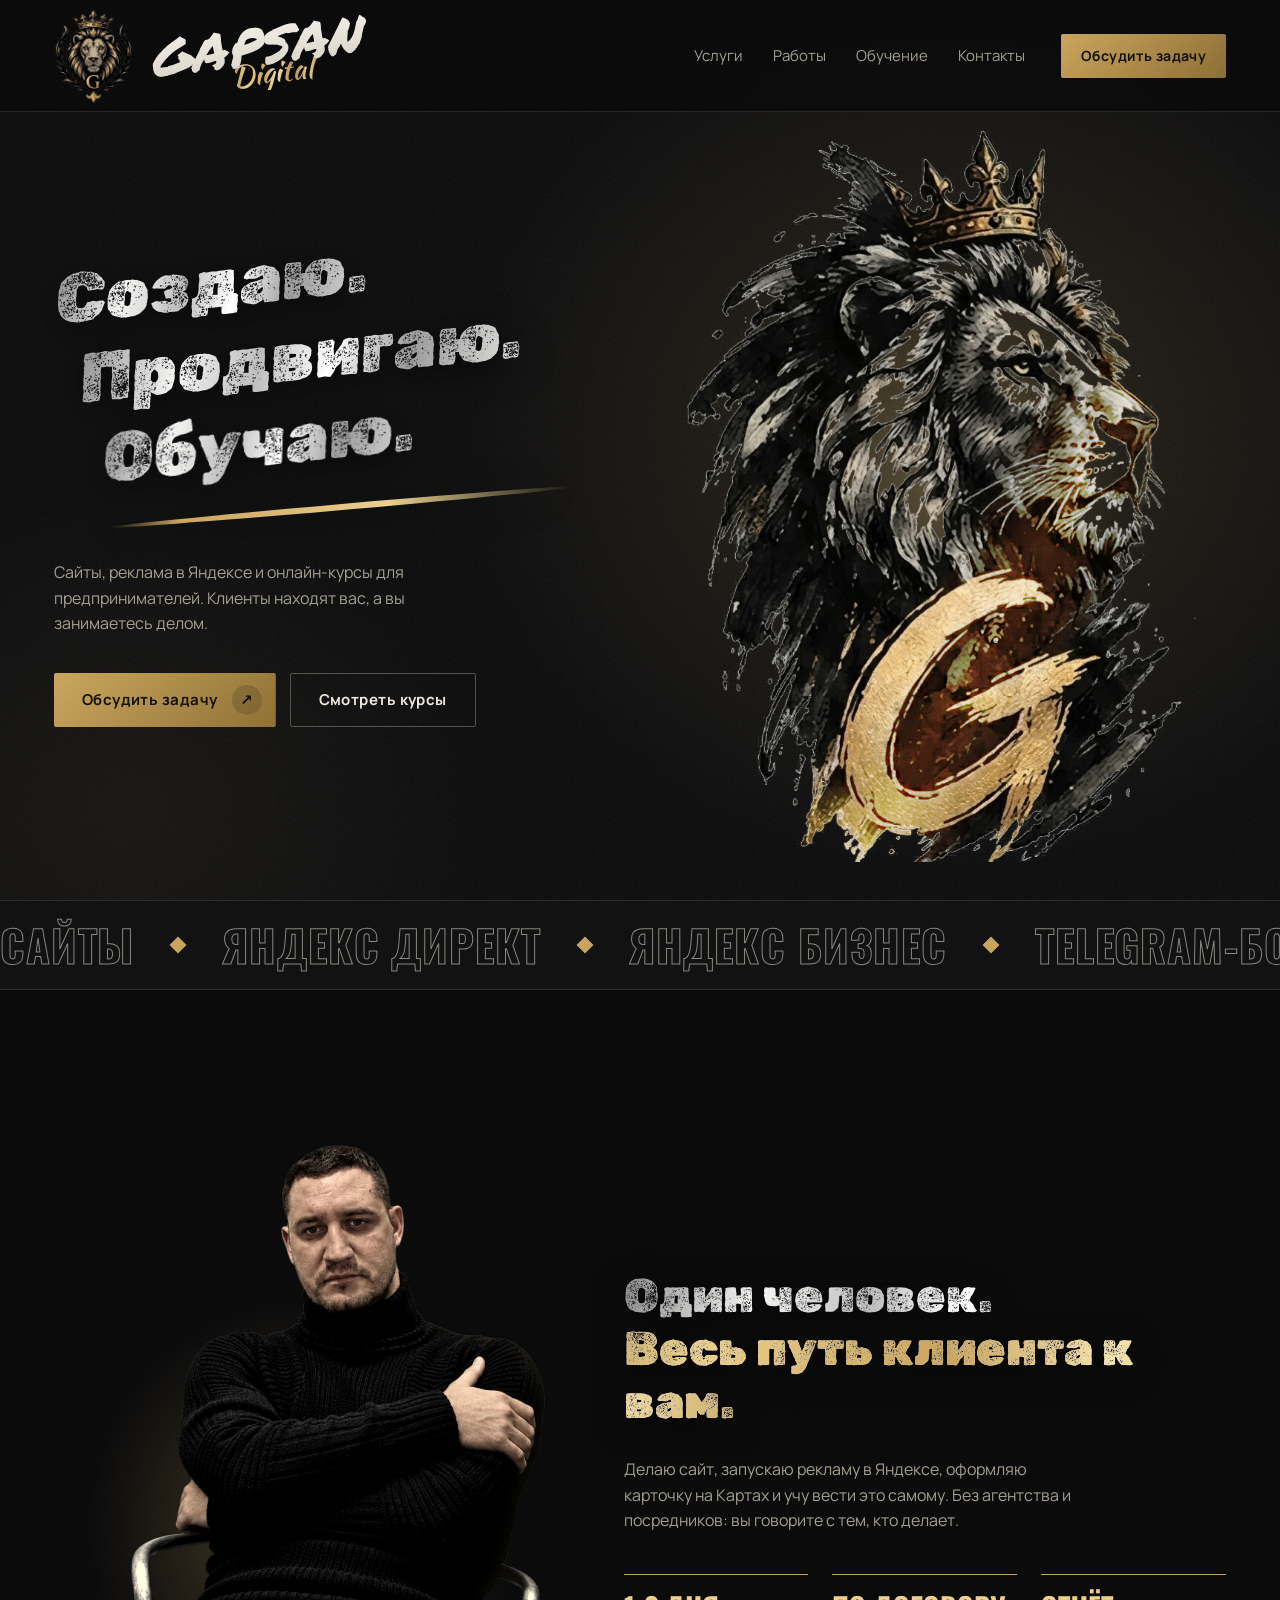
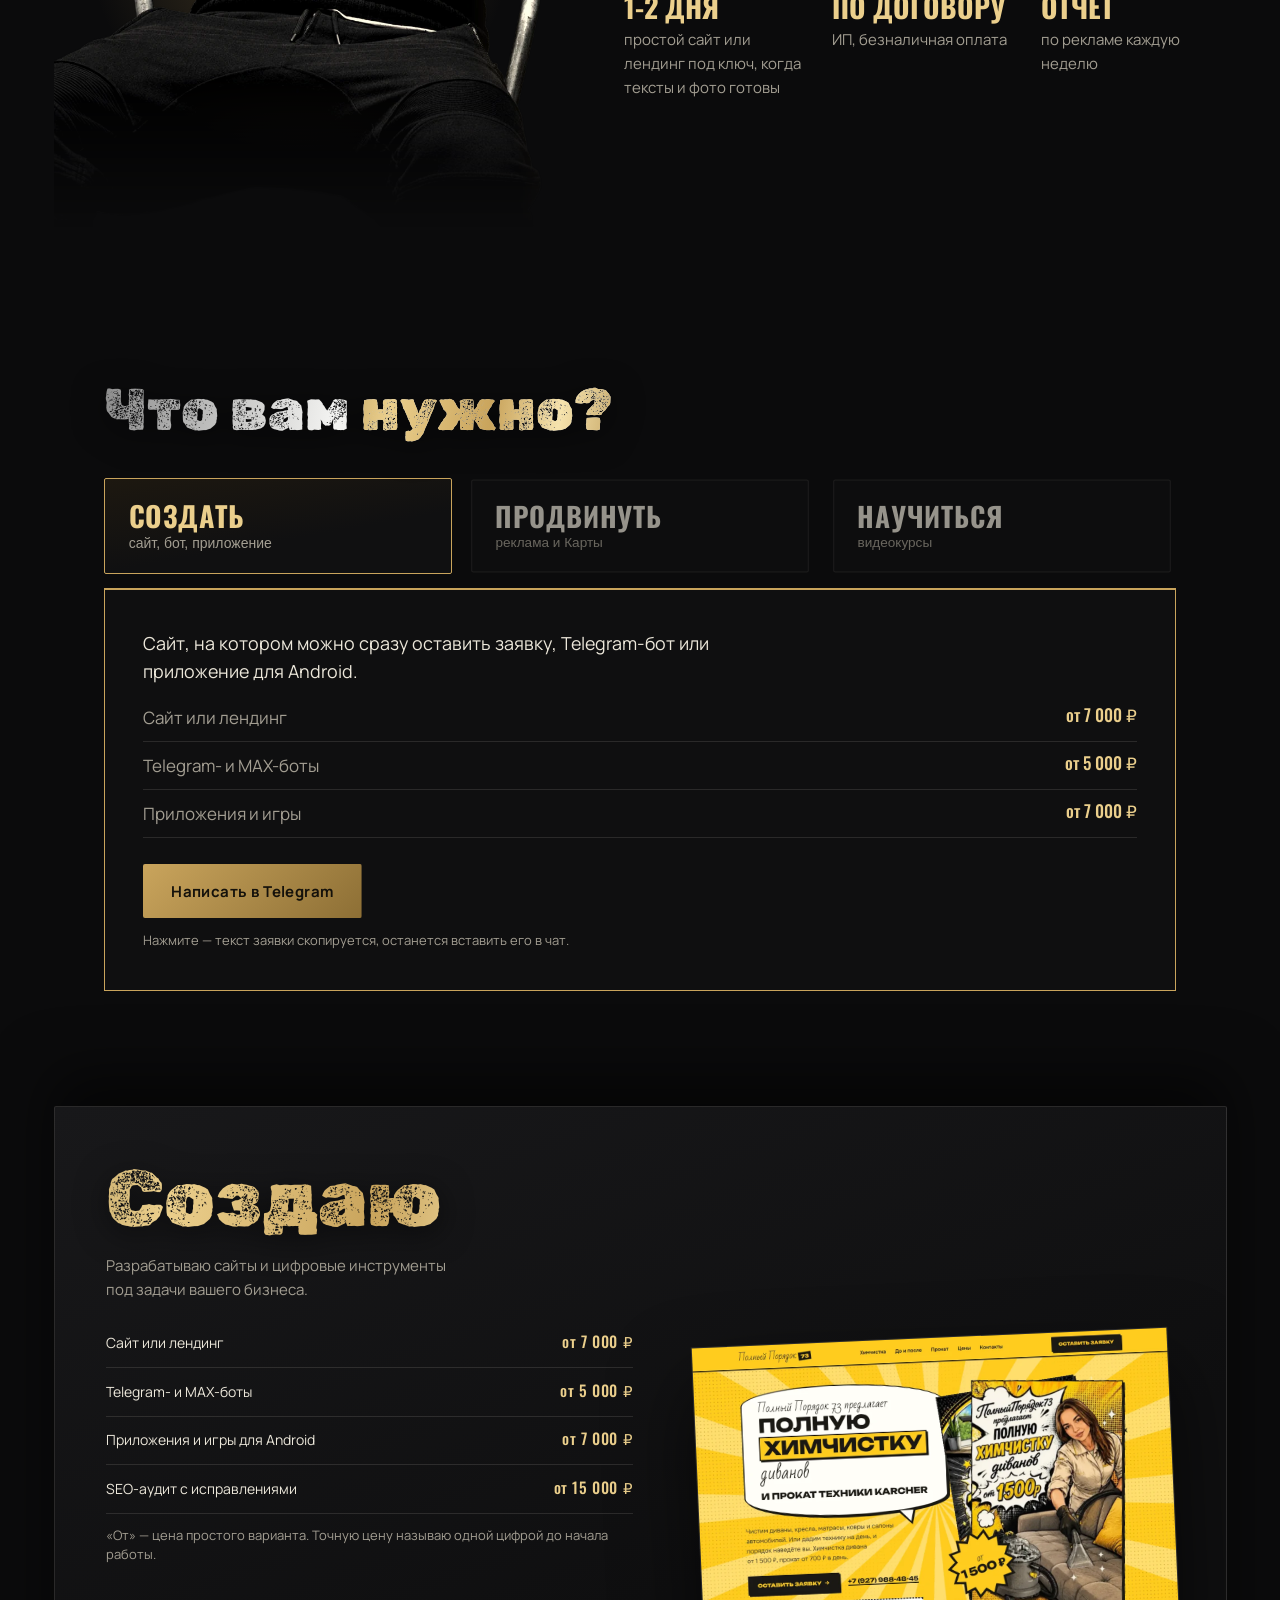
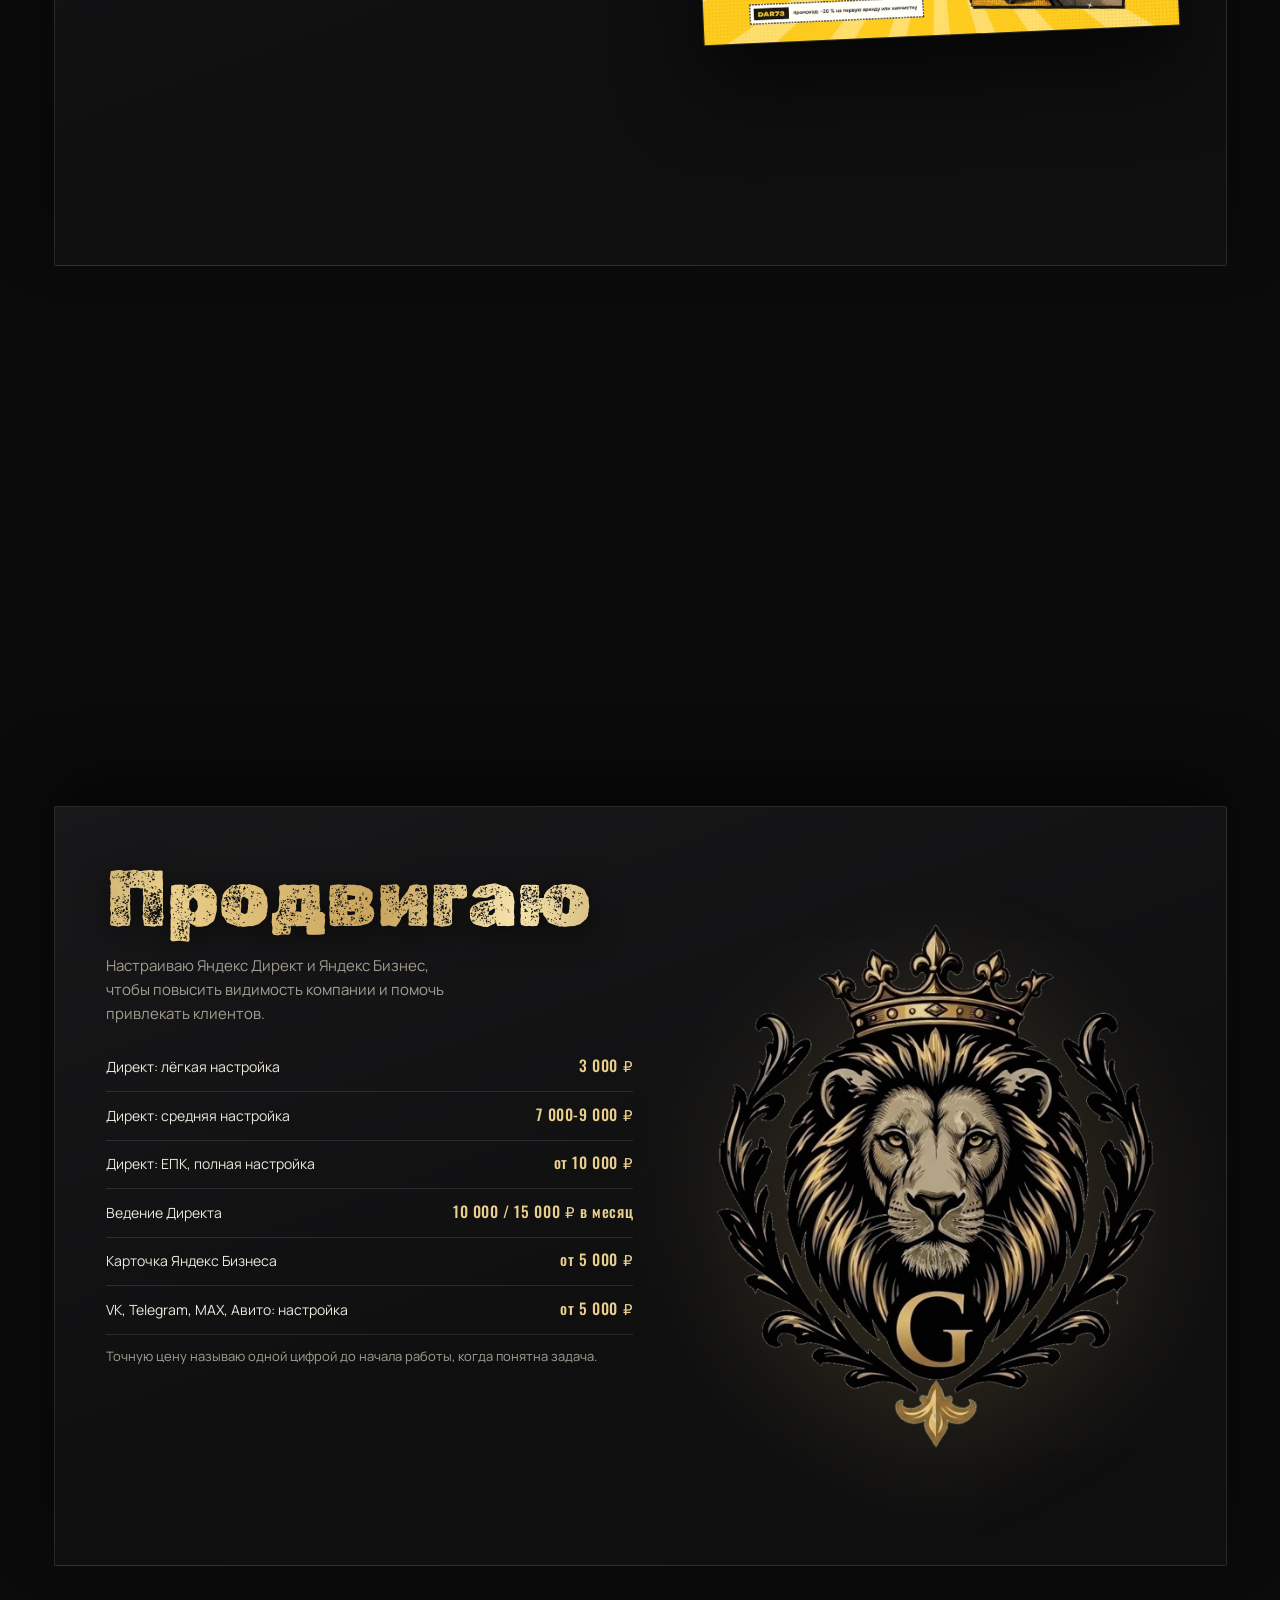
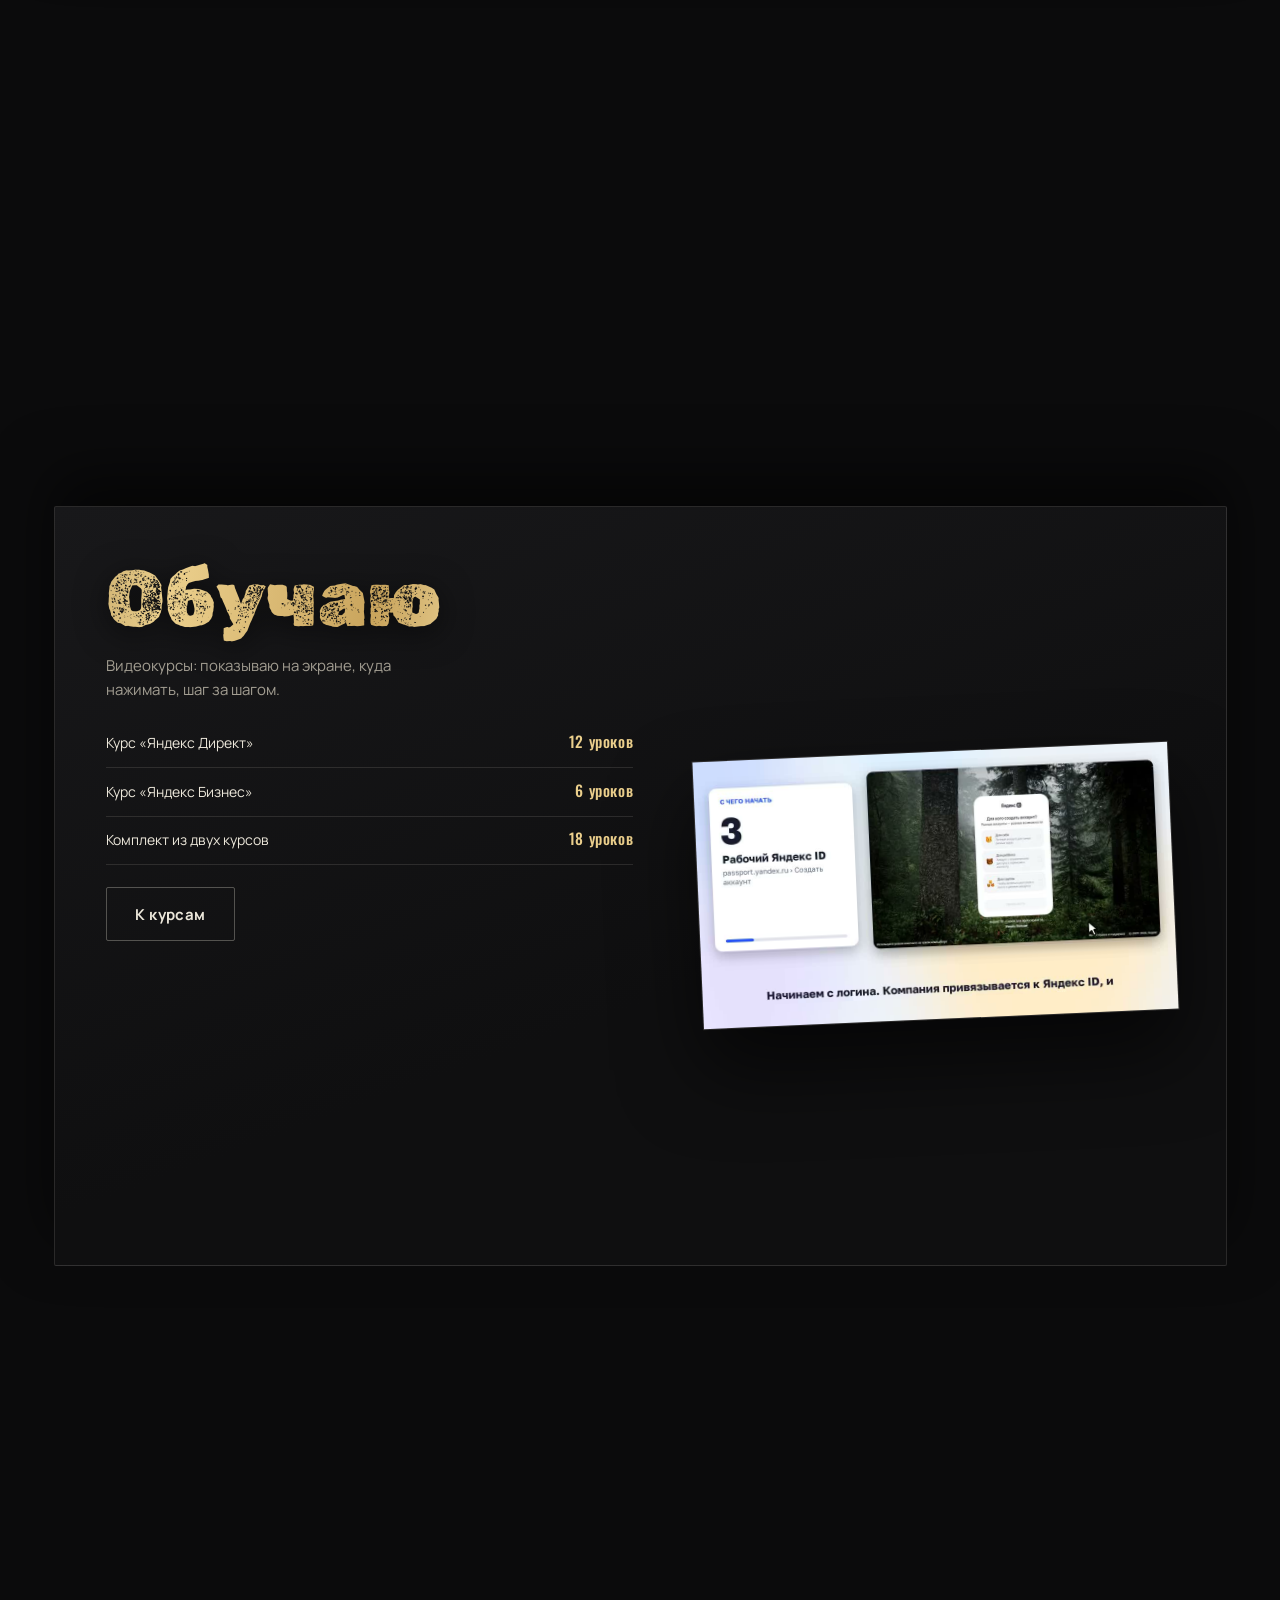
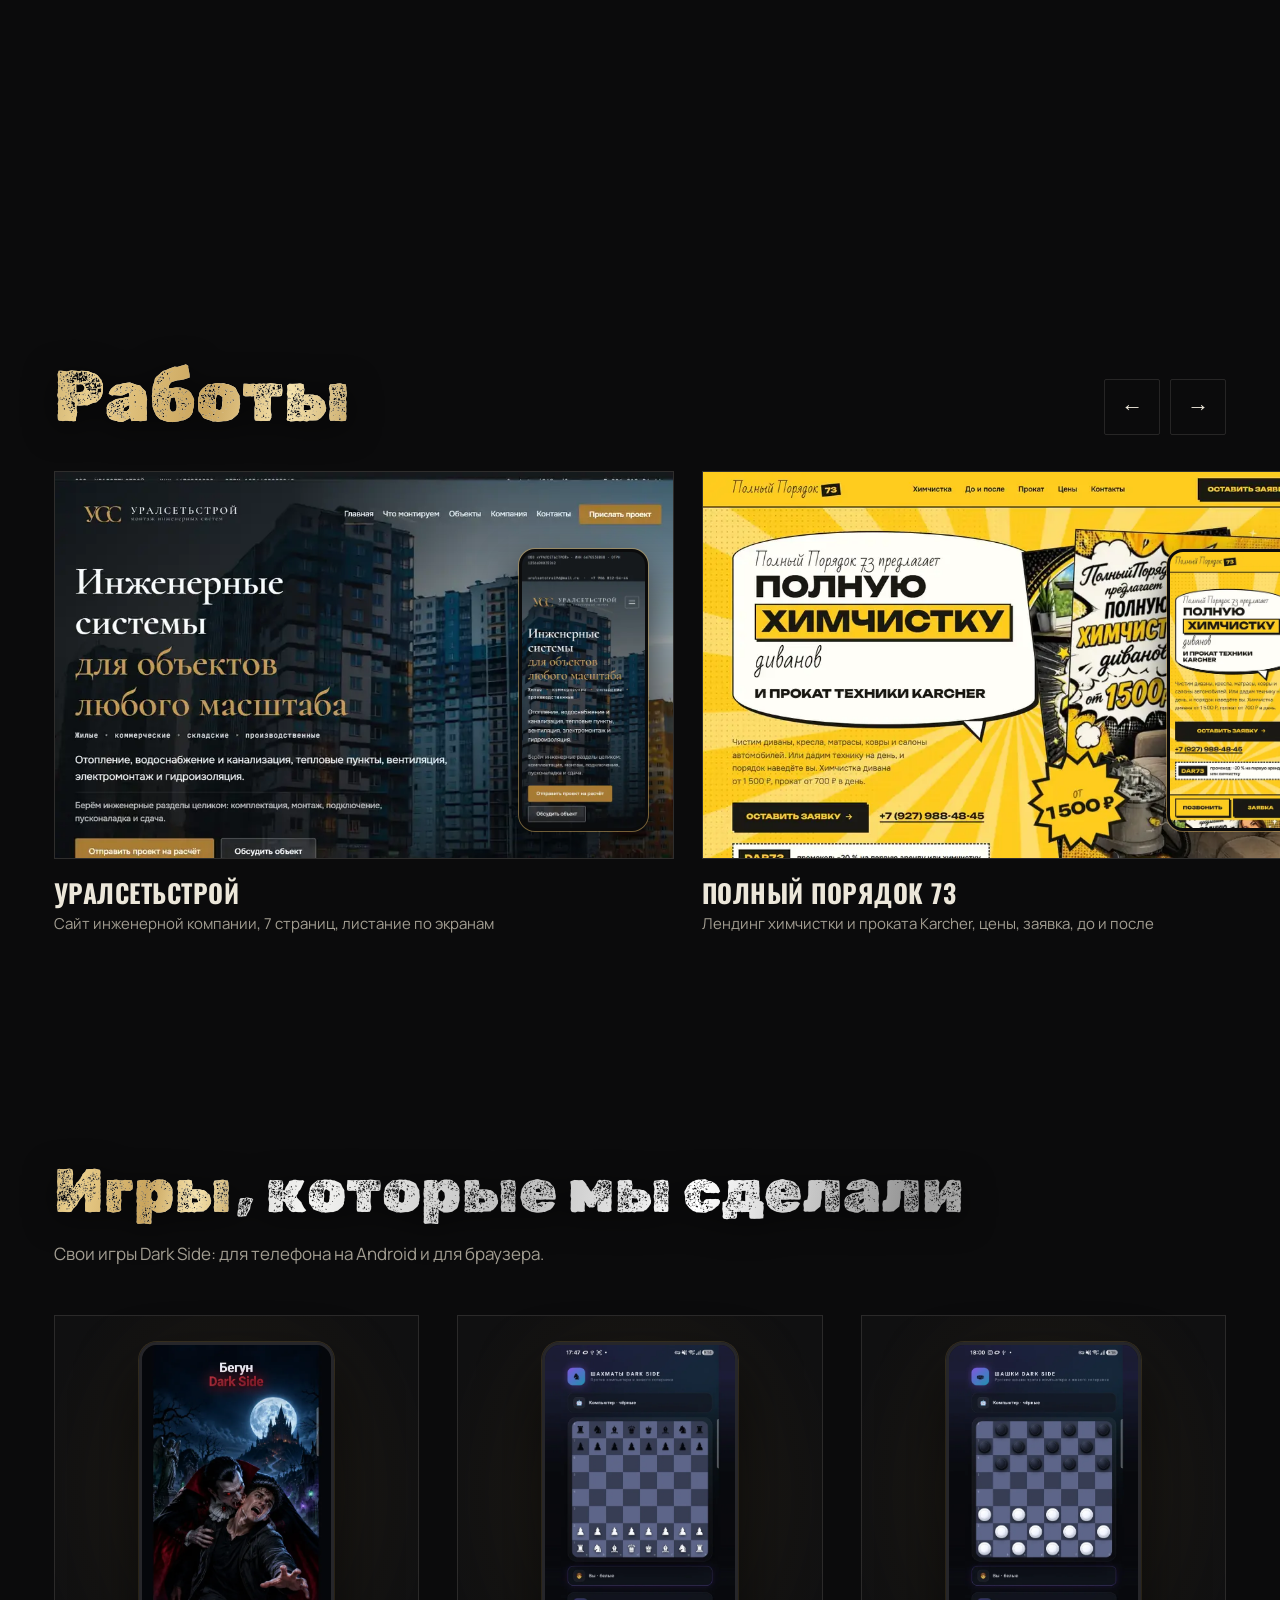
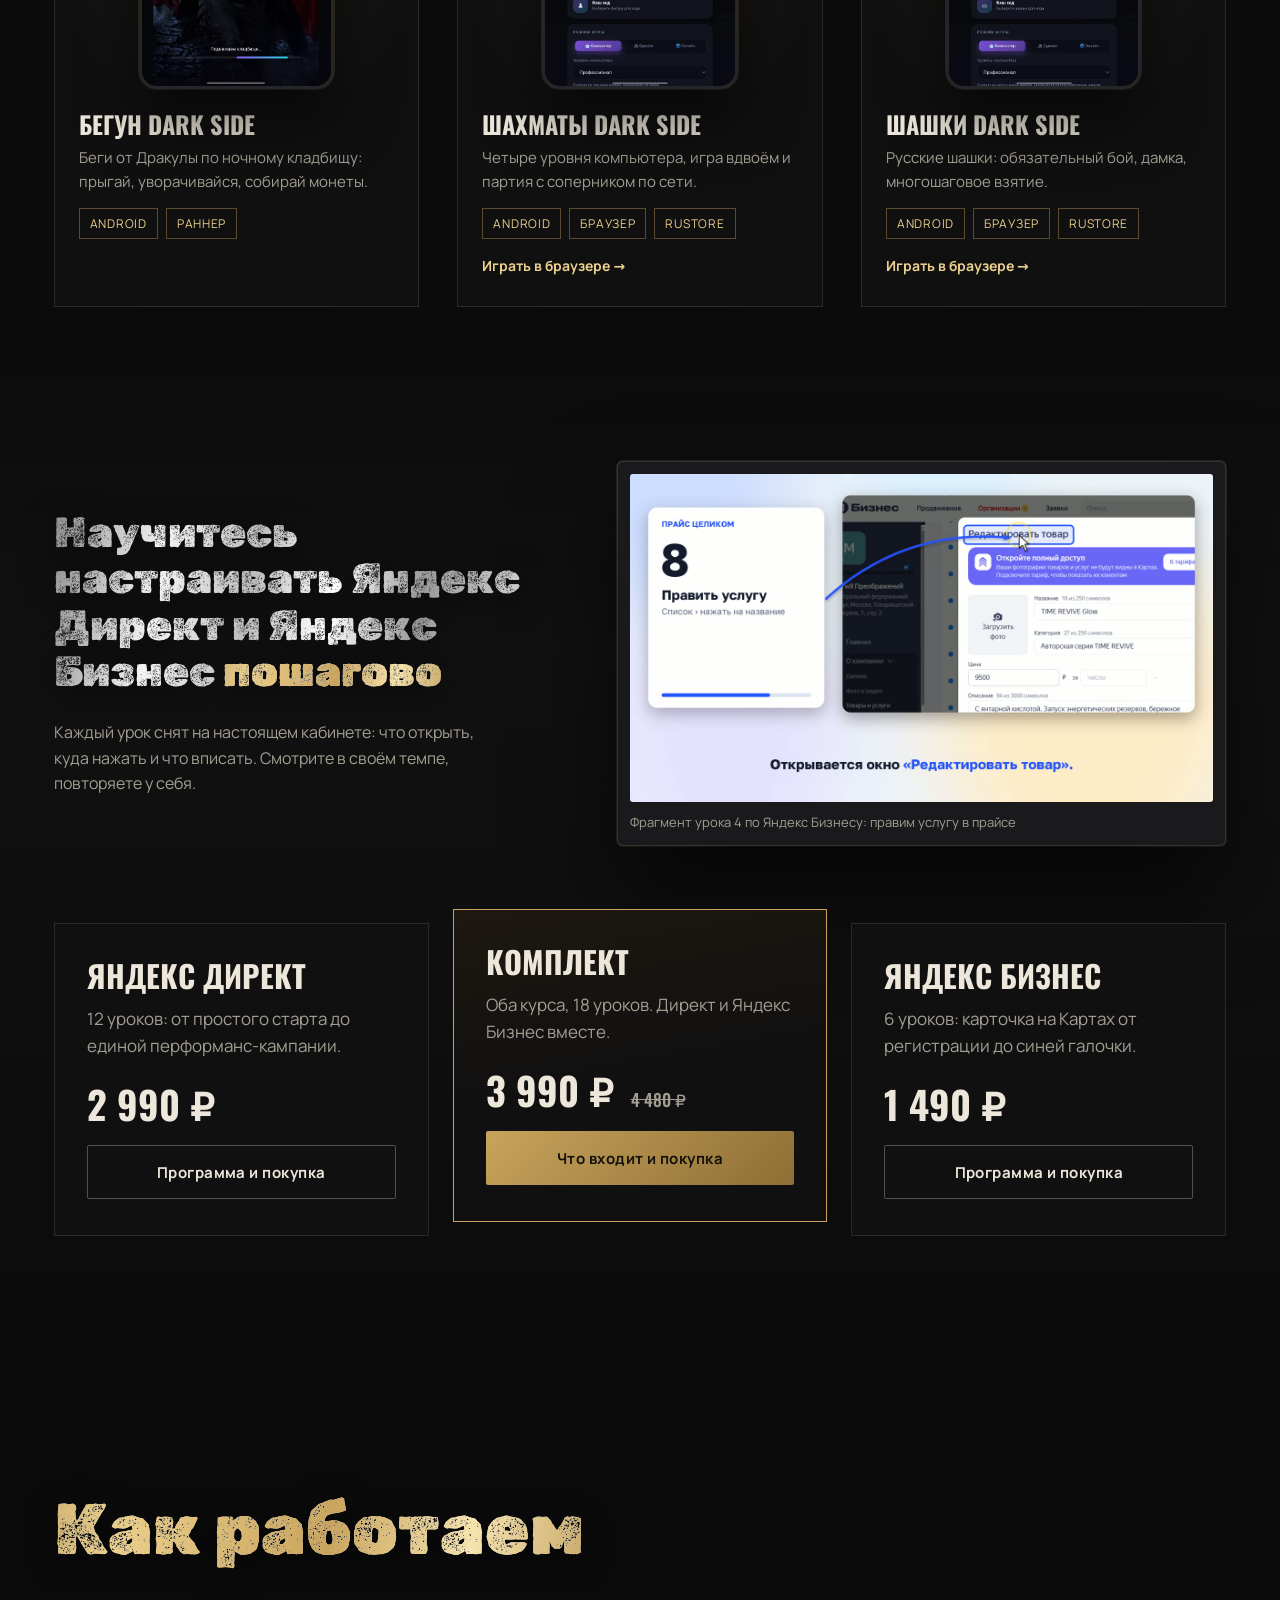
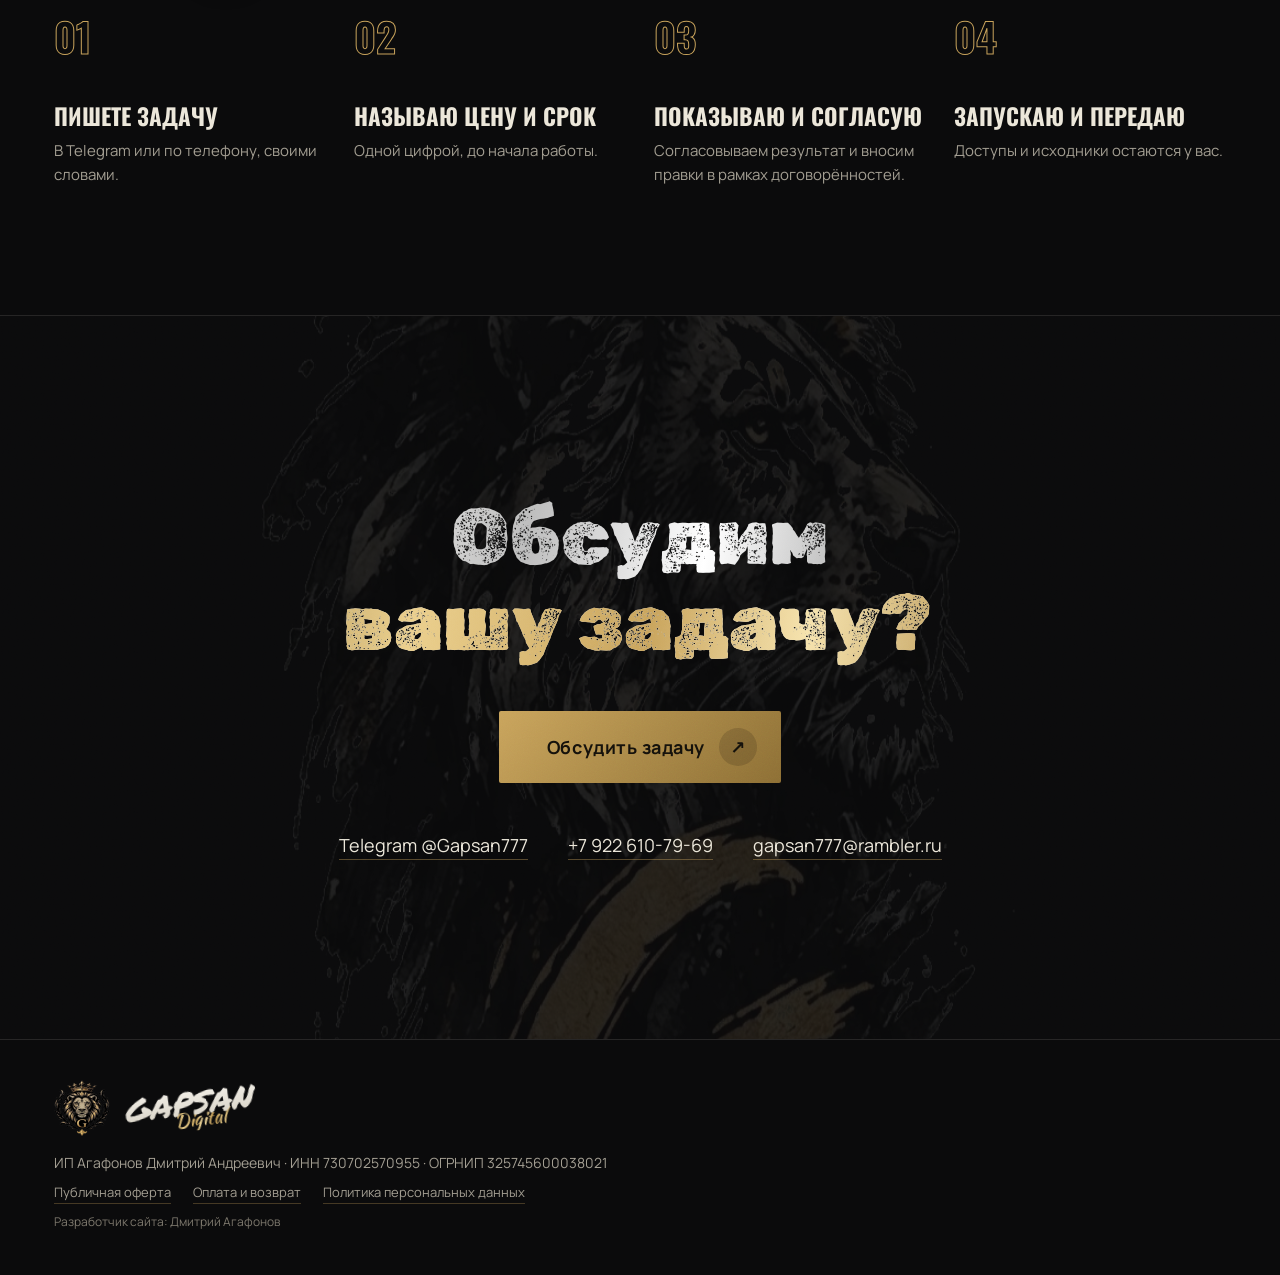
==== index.html @ 1e6dadc6 "Проект 00 — Gapsan Digital: щель над «Обучаю», фонарик без вспышки, финал без лишней перерисовки Co-" ====
<!doctype html>
<html lang="ru">
<head>
<meta charset="utf-8">
<meta name="viewport" content="width=device-width,initial-scale=1,viewport-fit=cover">
<title>Gapsan Digital · Создаю. Продвигаю. Обучаю. · Дмитрий Агафонов</title>
<meta name="description" content="Сайты, реклама в Яндекс Директе, карточки Яндекс Бизнеса, Telegram-боты и приложения. Онлайн-курсы по Директу и Яндекс Бизнесу. Дмитрий Агафонов, Gapsan Digital.">
<meta property="og:title" content="Gapsan Digital · Создаю. Продвигаю. Обучаю.">
<meta property="og:description" content="Сайты, реклама в Яндексе и онлайн-курсы для предпринимателей. Дмитрий Агафонов.">
<meta property="og:image" content="img/og.jpg">
<meta property="og:type" content="website">
<meta name="theme-color" content="#0b0b0c">
<link rel="icon" href="img/favicon.png">
<link rel="preload" href="fonts/rubikdirt-400-cyr.woff2" as="font" type="font/woff2" crossorigin>
<link rel="preload" href="img/herb.webp" as="image">
<link rel="stylesheet" href="css/site.css?v=2610t">
<script type="application/ld+json">
{"@context":"https://schema.org","@type":"ProfessionalService","name":"Gapsan Digital","founder":{"@type":"Person","name":"Дмитрий Агафонов"},
"telephone":"+79226107969","email":"gapsan777@rambler.ru","url":"https://t.me/Gapsan777",
"description":"Сайты, реклама в Яндекс Директе, карточки Яндекс Бизнеса, Telegram-боты, приложения и онлайн-курсы."}
</script>
</head>
<body>

<header class="nav" id="top">
  <a class="brand" href="#top" aria-label="Gapsan Digital, наверх">
    <span class="brand-logo"><img src="img/logo-200.png" alt="" width="64" height="76"><i class="shine-mask shine-el"></i></span>
    <span class="brand-g"><b class="shine-el shine-text">GAPSAN</b><i class="shine-el shine-text">Digital</i></span>
  </a>
  <nav class="menu" id="menu" aria-label="Разделы">
    <a href="#uslugi">Услуги</a>
    <a href="#raboty">Работы</a>
    <a href="#obuchenie">Обучение</a>
    <a href="#kontakty">Контакты</a>
  </nav>
  <a class="btn btn-gold nav-cta magnet" href="https://t.me/Gapsan777" target="_blank" rel="noopener">Обсудить задачу</a>
  <button class="burger" id="burger" aria-label="Меню" aria-expanded="false" aria-controls="menu"><i></i><i></i></button>
  <div class="progress" aria-hidden="true"><i></i></div>
</header>

<main>

<!-- ПЕРВЫЙ ЭКРАН -->
<section class="hero" aria-label="Gapsan Digital">
  <div class="hero-spot" aria-hidden="true"></div>
  <div class="hero-copy">
    <h1 class="hero-title" aria-label="Создаю. Продвигаю. Обучаю.">
      <span class="line"><span class="word shine-el shine-text" style="--l:0">Создаю.</span></span>
      <span class="line"><span class="word shine-el shine-text" style="--l:1">Продвигаю.</span></span>
      <span class="line"><span class="word shine-el shine-text" style="--l:2">Обучаю.</span></span>
    </h1>
    <p class="hero-lead reveal" style="--d:.9s">Сайты, реклама в Яндексе и онлайн-курсы для предпринимателей. Клиенты находят вас, а вы занимаетесь делом.</p>
    <div class="hero-ctas reveal" style="--d:1.05s">
      <a class="btn btn-gold magnet" href="https://t.me/Gapsan777" target="_blank" rel="noopener">Обсудить задачу<span class="btn-ic" aria-hidden="true">&#8599;</span></a>
      <a class="btn btn-line" href="#obuchenie">Смотреть курсы</a>
    </div>
  </div>
  <div class="hero-art" aria-hidden="true">
    <div class="lion-wrap" id="lion">
      <img class="lion" src="img/herb.webp" alt="" width="1009" height="1400">
      <div class="lion-shine shine-el"></div>
      <div class="lion-wake"></div>
      <canvas class="sparks"></canvas>
    </div>
  </div>
</section>

<!-- БЕГУЩАЯ СТРОКА -->
<div class="ticker" aria-hidden="true">
  <div class="ticker-track">
    <span>Сайты</span><i></i><span>Яндекс Директ</span><i></i><span>Яндекс Бизнес</span><i></i><span>Telegram-боты</span><i></i><span>Приложения и игры</span><i></i><span>Онлайн-курсы</span><i></i>
    <span>Сайты</span><i></i><span>Яндекс Директ</span><i></i><span>Яндекс Бизнес</span><i></i><span>Telegram-боты</span><i></i><span>Приложения и игры</span><i></i><span>Онлайн-курсы</span><i></i>
  </div>
</div>

<!-- КТО Я -->
<section class="about" aria-labelledby="about-h">
  <figure class="about-photo reveal">
    <div class="glow"></div>
    <img src="img/me.webp" alt="Дмитрий Агафонов, основатель Gapsan Digital" width="883" height="1224" loading="lazy">
  </figure>
  <div class="about-copy">
    <h2 id="about-h" class="reveal">Один человек.<br><span class="gtext">Весь путь клиента к вам.</span></h2>
    <p class="reveal">Делаю сайт, запускаю рекламу в Яндексе, оформляю карточку на Картах и учу вести это самому. Без агентства и посредников: вы говорите с тем, кто делает.</p>
    <ul class="facts">
      <li class="reveal"><b>1-2 дня</b><span>простой сайт или лендинг под ключ, когда тексты и фото готовы</span></li>
      <li class="reveal"><b>По договору</b><span>ИП, безналичная оплата</span></li>
      <li class="reveal"><b>Отчёт</b><span>по рекламе каждую неделю</span></li>
    </ul>
  </div>
</section>

<!-- ЧТО ВАМ НУЖНО: выбор услуги -->
<section class="pick" id="vybor" aria-labelledby="pick-h" data-on="create">
  <h2 id="pick-h" class="reveal">Что вам <span class="gtext">нужно?</span></h2>
  <div class="pick-tabs reveal" role="tablist" aria-label="Выберите задачу">
    <button role="tab" id="t-create" aria-controls="p-create" aria-selected="true" data-key="create"><b>Создать</b><span>сайт, бот, приложение</span></button>
    <button role="tab" id="t-promo" aria-controls="p-promo" aria-selected="false" tabindex="-1" data-key="promo"><b>Продвинуть</b><span>реклама и Карты</span></button>
    <button role="tab" id="t-learn" aria-controls="p-learn" aria-selected="false" tabindex="-1" data-key="learn"><b>Научиться</b><span>видеокурсы</span></button>
  </div>
  <div class="pick-panel" role="tabpanel" id="p-create" aria-labelledby="t-create">
    <p class="pick-lead">Сайт, на котором можно сразу оставить заявку, Telegram-бот или приложение для Android.</p>
    <ul class="pick-list"><li>Сайт или лендинг <b>от 7 000 ₽</b></li><li>Telegram- и MAX-боты <b>от 5 000 ₽</b></li><li>Приложения и игры <b>от 7 000 ₽</b></li></ul>
    <a class="btn btn-gold" href="https://t.me/Gapsan777" target="_blank" rel="noopener" data-brief="Здравствуйте! Нужен сайт / бот / приложение. Коротко о задаче: ">Написать в Telegram</a>
    <p class="pick-note">Нажмите — текст заявки скопируется, останется вставить его в чат.</p>
  </div>
  <div class="pick-panel" role="tabpanel" id="p-promo" aria-labelledby="t-promo" hidden>
    <p class="pick-lead">Реклама в Яндекс Директе и карточка на Яндекс Картах, чтобы клиенты находили вас сами.</p>
    <ul class="pick-list"><li>Директ: лёгкая настройка <b>3 000 ₽</b></li><li>Директ: ЕПК, полная настройка <b>от 10 000 ₽</b></li><li>Карточка Яндекс Бизнеса <b>от 5 000 ₽</b></li></ul>
    <a class="btn btn-gold" href="https://t.me/Gapsan777" target="_blank" rel="noopener" data-brief="Здравствуйте! Нужна реклама в Яндексе / карточка на Картах. Мой сайт или сфера: ">Написать в Telegram</a>
    <p class="pick-note">Нажмите — текст заявки скопируется, останется вставить его в чат.</p>
  </div>
  <div class="pick-panel" role="tabpanel" id="p-learn" aria-labelledby="t-learn" hidden>
    <p class="pick-lead">Видеоуроки на настоящем кабинете: что открыть, куда нажать и что вписать.</p>
    <ul class="pick-list"><li><a href="kurs-direkt.html">Курс «Яндекс Директ»</a> <b>2 990 ₽</b></li><li><a href="kurs-biznes.html">Курс «Яндекс Бизнес»</a> <b>1 490 ₽</b></li><li>Оба курса комплектом <b>3 990 ₽</b></li></ul>
    <a class="btn btn-gold" href="#obuchenie">Смотреть курсы</a>
  </div>
</section>

<!-- УСЛУГИ: ТРИ ПАНЕЛИ -->
<section class="stack" id="uslugi" aria-label="Услуги">
  <article class="panel">
    <div class="panel-in">
      <header class="panel-head">
        <h2 class="panel-word gtext">Создаю</h2>
        <p>Разрабатываю сайты и цифровые инструменты под задачи вашего бизнеса.</p>
      </header>
      <ul class="price">
        <li><span>Сайт или лендинг</span><b>от 7 000 ₽</b></li>
        <li><span>Telegram- и MAX-боты</span><b>от 5 000 ₽</b></li>
        <li><span>Приложения и игры для Android</span><b>от 7 000 ₽</b></li>
        <li><span>SEO-аудит с исправлениями</span><b>от 15 000 ₽</b></li>
        <li class="price-note">«От» — цена простого варианта. Точную цену называю одной цифрой до начала работы.</li>
      </ul>
      <img class="panel-pic" src="img/work/polnyy-poryadok.webp" alt="Лендинг «Полный Порядок 73»" loading="lazy" width="1200" height="750">
    </div>
  </article>
  <article class="panel">
    <div class="panel-in">
      <header class="panel-head">
        <h2 class="panel-word gtext">Продвигаю</h2>
        <p>Настраиваю Яндекс Директ и Яндекс Бизнес, чтобы повысить видимость компании и помочь привлекать клиентов.</p>
      </header>
      <ul class="price">
        <li><span>Директ: лёгкая настройка</span><b>3 000 ₽</b></li>
        <li><span>Директ: средняя настройка</span><b>7 000-9 000 ₽</b></li>
        <li><span>Директ: ЕПК, полная настройка</span><b>от 10 000 ₽</b></li>
        <li><span>Ведение Директа</span><b>10 000 / 15 000 ₽ в месяц</b></li>
        <li><span>Карточка Яндекс Бизнеса</span><b>от 5 000 ₽</b></li>
        <li><span>VK, Telegram, MAX, Авито: настройка</span><b>от 5 000 ₽</b></li>
        <li class="price-note">Точную цену называю одной цифрой до начала работы, когда понятна задача.</li>
      </ul>
      <img class="panel-pic lionmark" src="img/logo.webp" alt="" loading="lazy" width="600" height="600">
    </div>
  </article>
  <article class="panel">
    <div class="panel-in">
      <header class="panel-head">
        <h2 class="panel-word gtext">Обучаю</h2>
        <p>Видеокурсы: показываю на экране, куда нажимать, шаг за шагом.</p>
      </header>
      <ul class="price">
        <li><span>Курс «Яндекс Директ»</span><b>12 уроков</b></li>
        <li><span>Курс «Яндекс Бизнес»</span><b>6 уроков</b></li>
        <li><span>Комплект из двух курсов</span><b>18 уроков</b></li>
      </ul>
      <a class="btn btn-line" href="#obuchenie">К курсам</a>
      <img class="panel-pic" src="video/poster.jpg" alt="Кадр из урока по Яндекс Бизнесу" loading="lazy" width="960" height="540">
    </div>
  </article>
</section>

<!-- РАБОТЫ -->
<section class="works" id="raboty" aria-labelledby="works-h">
  <div class="works-head">
    <h2 id="works-h" class="reveal"><span class="gtext">Работы</span></h2>
    <div class="works-arrows">
      <button class="arrow" data-dir="-1" aria-label="Назад">&larr;</button>
      <button class="arrow" data-dir="1" aria-label="Вперёд">&rarr;</button>
    </div>
  </div>
  <div class="track" id="track">
    <a class="work" href="https://uralsetstroy.ru/" target="_blank" rel="noopener">
      <div class="work-pic scroll" style="--dur:18.4s"><img src="img/work/uralsetstroy-tall.webp" alt="Сайт «Уралсетьстрой» целиком" loading="lazy" width="960" height="7171"><span class="work-phone" aria-hidden="true"><img src="img/work/uralsetstroy-mob.webp" alt="" loading="lazy" width="300" height="14081"></span><span class="work-open">Открыть проект</span></div>
      <h3>Уралсетьстрой</h3><p>Сайт инженерной компании, 7 страниц, листание по экранам</p>
    </a>
    <a class="work" href="https://polnyiporyadok73.ru/" target="_blank" rel="noopener">
      <div class="work-pic scroll" style="--dur:14.5s"><img src="img/work/polnyy-poryadok-tall.webp" alt="Лендинг «Полный Порядок 73» целиком" loading="lazy" width="960" height="5754"><span class="work-phone" aria-hidden="true"><img src="img/work/polnyy-poryadok-mob.webp" alt="" loading="lazy" width="300" height="9579"></span><span class="work-open">Открыть проект</span></div>
      <h3>Полный Порядок 73</h3><p>Лендинг химчистки и проката Karcher, цены, заявка, до и после</p>
    </a>
    <div class="work">
      <div class="work-pic scroll" style="--dur:18.7s"><img src="img/work/gazavtoprofi-tall.webp" alt="Сайт «ГАЗ Автопрофи» целиком" loading="lazy" width="960" height="7243"><span class="work-phone" aria-hidden="true"><img src="img/work/gazavtoprofi-mob.webp" alt="" loading="lazy" width="300" height="11302"></span></div>
      <h3>ГАЗ Автопрофи</h3><p>Сайт автосервиса ГБО с калькулятором экономии на газе</p>
    </div>
  </div>
</section>

<!-- ИГРЫ: КАТАЛОГ -->
<section class="games" id="igry" aria-labelledby="games-h">
  <div class="games-head">
    <h2 id="games-h" class="reveal"><span class="gtext">Игры</span>, которые мы сделали</h2>
    <p class="reveal">Свои игры Dark Side: для телефона на Android и для браузера.</p>
  </div>
  <div class="shelf">
    <article class="game reveal">
      <div class="game-phone"><img src="img/work/runner-intro.webp" alt="Бегун Dark Side — заставка" loading="lazy" width="540" height="960"><img class="alt" src="img/work/runner-run.webp" alt="Бегун Dark Side — забег по кладбищу" loading="lazy" width="540" height="960"></div>
      <h3>Бегун Dark Side</h3>
      <p>Беги от Дракулы по ночному кладбищу: прыгай, уворачивайся, собирай монеты.</p>
      <ul class="tags"><li>Android</li><li>раннер</li></ul>
    </article>
    <a class="game reveal" href="https://ledaomy26-hash.github.io/darkside-games/" target="_blank" rel="noopener">
      <div class="game-phone"><img src="img/work/chess.webp" alt="Шахматы Dark Side — партия с компьютером" loading="lazy" width="540" height="960"><img class="alt" src="img/work/chess-online.webp" alt="Шахматы Dark Side — игра с живым соперником" loading="lazy" width="540" height="960"></div>
      <h3>Шахматы Dark Side</h3>
      <p>Четыре уровня компьютера, игра вдвоём и партия с соперником по сети.</p>
      <ul class="tags"><li>Android</li><li>браузер</li><li>RuStore</li></ul>
      <span class="game-go">Играть в браузере &rarr;</span>
    </a>
    <a class="game reveal" href="https://ledaomy26-hash.github.io/darkside-games/" target="_blank" rel="noopener">
      <div class="game-phone"><img src="img/work/checkers.webp" alt="Шашки Dark Side — партия" loading="lazy" width="540" height="960"></div>
      <h3>Шашки Dark Side</h3>
      <p>Русские шашки: обязательный бой, дамка, многошаговое взятие.</p>
      <ul class="tags"><li>Android</li><li>браузер</li><li>RuStore</li></ul>
      <span class="game-go">Играть в браузере &rarr;</span>
    </a>
  </div>
</section>

<!-- ОБУЧЕНИЕ -->
<section class="courses" id="obuchenie" aria-labelledby="courses-h">
  <div class="courses-top">
    <div>
      <h2 id="courses-h" class="reveal">Научитесь настраивать Яндекс Директ и Яндекс Бизнес <span class="gtext">пошагово</span></h2>
      <p class="reveal">Каждый урок снят на настоящем кабинете: что открыть, куда нажать и что вписать. Смотрите в своём темпе, повторяете у себя.</p>
    </div>
    <figure class="screen reveal">
      <video src="video/biznes-urok4-15s.mp4" poster="video/biznes-urok4-15s.jpg" muted loop playsinline preload="none" data-auto aria-label="Фрагмент урока 4 по Яндекс Бизнесу: правим услугу в прайсе"></video>
      <figcaption>Фрагмент урока 4 по Яндекс Бизнесу: правим услугу в прайсе</figcaption>
    </figure>
  </div>
  <div class="cards">
    <article class="card reveal">
      <h3>Яндекс Директ</h3>
      <p>12 уроков: от простого старта до единой перформанс-кампании.</p>
      <p class="cost">2 990 ₽</p>
      <a class="btn btn-line" href="kurs-direkt.html">Программа и покупка</a>
    </article>
    <article class="card best reveal">
      <h3>Комплект</h3>
      <p>Оба курса, 18 уроков. Директ и Яндекс Бизнес вместе.</p>
      <p class="cost">3 990 ₽ <s>4 480 ₽</s></p>
      <a class="btn btn-gold" href="kurs-direkt.html#komplekt">Что входит и покупка</a>
    </article>
    <article class="card reveal">
      <h3>Яндекс Бизнес</h3>
      <p>6 уроков: карточка на Картах от регистрации до синей галочки.</p>
      <p class="cost">1 490 ₽</p>
      <a class="btn btn-line" href="kurs-biznes.html">Программа и покупка</a>
    </article>
  </div>
</section>

<!-- КАК РАБОТАЕМ -->
<section class="flow" aria-labelledby="flow-h">
  <h2 id="flow-h" class="reveal"><span class="gtext">Как работаем</span></h2>
  <ol class="steps">
    <li class="reveal"><b>Пишете задачу</b><span>В Telegram или по телефону, своими словами.</span></li>
    <li class="reveal"><b>Называю цену и срок</b><span>Одной цифрой, до начала работы.</span></li>
    <li class="reveal"><b>Показываю и согласую</b><span>Согласовываем результат и вносим правки в рамках договорённостей.</span></li>
    <li class="reveal"><b>Запускаю и передаю</b><span>Доступы и исходники остаются у вас.</span></li>
  </ol>
</section>

<!-- КОНТАКТЫ -->
<section class="final" id="kontakty" aria-labelledby="final-h">
  <img class="final-lion" src="img/herb.webp" alt="" loading="lazy" width="1009" height="1400">
  <h2 id="final-h" class="reveal">Обсудим<br><span class="gtext">вашу задачу?</span></h2>
  <a class="btn btn-gold btn-xl magnet reveal" href="https://t.me/Gapsan777" target="_blank" rel="noopener">Обсудить задачу<span class="btn-ic" aria-hidden="true">&#8599;</span></a>
  <ul class="contacts reveal">
    <li><a href="https://t.me/Gapsan777" target="_blank" rel="noopener">Telegram @Gapsan777</a></li>
    <li><a href="tel:+79226107969">+7 922 610-79-69</a></li>
    <li><a href="mailto:gapsan777@rambler.ru">gapsan777@rambler.ru</a></li>
  </ul>
</section>

</main>

<footer class="foot">
  <div class="foot-brand"><img src="img/logo-96.png" alt="" width="56" height="56"><span class="brand-g foot-g"><b>GAPSAN</b><i>Digital</i></span></div>
  <p>ИП Агафонов Дмитрий Андреевич · ИНН 730702570955 · ОГРНИП 325745600038021</p>
  <nav class="foot-docs" aria-label="Документы"><a href="oferta.html">Публичная оферта</a><a href="oferta.html#vozvrat">Оплата и возврат</a><a href="politika.html">Политика персональных данных</a></nav>
  <p class="foot-dev">Разработчик сайта: Дмитрий Агафонов</p>
</footer>

<script src="js/site.js?v=2610t"></script>
</body>
</html>
---- css/site.css ----
@import url("../fonts/fonts.css");

:root{
  --bg:#0b0b0c;
  --bg-2:#121213;
  --line:rgba(236,231,218,.12);
  --text:#ece7da;
  --muted:#a39e92;
  --gold:#c9a45c;
  --gold-hi:#ebcf8c;
  --gold-lo:#8d6f35;
  --sans:"Manrope",system-ui,-apple-system,"Segoe UI",Arial,sans-serif;
  --display:"Oswald","Arial Narrow",Arial,sans-serif;
  --script:"Rubik Dirt","Arial Black",sans-serif;
  --silver:linear-gradient(100deg,#8d8d8d,#f4f4f2 22%,#bdbdbd 40%,#fff 55%,#9a9a9a 72%,#e9e9e6);
  --goldtext:linear-gradient(100deg,#8d6f35 0%,#ebcf8c 22%,#c9a45c 40%,#f6e3ad 52%,#b08a45 68%,#ebcf8c 84%,#8d6f35 100%);
  --ease:cubic-bezier(.16,1,.3,1);
  --pad:clamp(16px,4.2vw,64px);
  --nav:112px;
}
*{box-sizing:border-box}
html{color-scheme:dark;scroll-behavior:smooth;scroll-padding-top:var(--nav)}
/* обычная полоса прокрутки справа выглядела как обрезанный экран (Димон 26.10) — прячем, путь показывает линия прогресса */
html{scrollbar-width:none}html::-webkit-scrollbar{display:none}
body{margin:0;background:var(--bg);color:var(--text);font:400 17px/1.6 var(--sans);-webkit-font-smoothing:antialiased;overflow-x:clip}
/* штамп заголовка в начале удара крупнее блока и вылезал за край — страница уезжала вбок; режем по краям разделов (26.10) */
section,footer{overflow-x:clip}
img,video{max-width:100%;display:block}
a{color:inherit}
h1,h2,h3{margin:0;font-weight:700}
.gold{color:var(--gold)}
.pen{font-family:var(--script);font-weight:400;text-transform:none;letter-spacing:0}
/* золото неподвижно; переливается только при наведении (26.10, разбор ChatGPT: постоянное движение отвлекает от текста) */
.gtext{background:var(--goldtext);background-size:220% 100%;background-position:30% 0;-webkit-background-clip:text;background-clip:text;color:transparent}
.gtext:hover,a:hover .gtext{animation:textshine 2.4s ease-in-out}
@keyframes textshine{0%,100%{background-position:30% 0}50%{background-position:100% 0}}
.stroke{color:transparent;-webkit-text-stroke:1.5px rgba(236,231,218,.75)}

/* зерно плёнки — только на первом экране и в финале, не на ценах и тексте (26.10) */
.hero::after,.final::after{content:"";position:absolute;inset:0;z-index:2;pointer-events:none;opacity:.07;mix-blend-mode:overlay;
  background-image:url("data:image/svg+xml;utf8,<svg xmlns='http://www.w3.org/2000/svg' width='160' height='160'><filter id='n'><feTurbulence type='fractalNoise' baseFrequency='.85' numOctaves='3' stitchTiles='stitch'/></filter><rect width='100%' height='100%' filter='url(%23n)'/></svg>")}

/* ---------- кнопки ---------- */
.btn{display:inline-flex;align-items:center;justify-content:center;height:54px;padding:0 28px;border-radius:2px;white-space:nowrap;
  font:700 15px/1 var(--sans);letter-spacing:.03em;text-decoration:none;transition:background .25s var(--ease),color .25s var(--ease),border-color .25s var(--ease),transform .25s var(--ease)}
.btn:active{transform:translateY(1px) scale(.98)}
.btn-gold{background:linear-gradient(135deg,var(--gold-hi),var(--gold) 45%,var(--gold-lo));color:#14110b;background-size:200% 100%;background-position:100% 0}
.btn-gold:hover{background-position:0 0}
.btn-line{border:1px solid rgba(236,231,218,.3);color:var(--text)}
.btn-line:hover{border-color:var(--gold);color:var(--gold-hi)}
.btn-xl{height:72px;padding:0 48px;font-size:18px}
:focus-visible{outline:2px solid var(--gold-hi);outline-offset:3px}

/* ---------- шапка ---------- */
.nav{position:fixed;inset:0 0 auto;z-index:50;height:var(--nav);display:flex;align-items:center;gap:36px;padding:0 var(--pad);
  transition:background .35s var(--ease),border-color .35s var(--ease);border-bottom:1px solid transparent}
.nav.scrolled{background:rgba(11,11,12,.8);backdrop-filter:blur(14px);-webkit-backdrop-filter:blur(14px);border-color:var(--line)}
.brand{display:flex;align-items:center;gap:14px;text-decoration:none}
.brand-logo{position:relative;display:block;line-height:0}
.brand-logo img{width:auto;height:94px}
.brand-logo .shine-mask{position:absolute;inset:0;mix-blend-mode:color-dodge;opacity:.6;-webkit-mask:url(../img/logo-200.png) center/contain no-repeat;mask:url(../img/logo-200.png) center/contain no-repeat}
/* надпись граффити, как вариант 5 ChatGPT: белый маркер + золотая кисть */
.brand-g{display:flex;flex-direction:column;align-items:flex-start;transform:rotate(-7deg);white-space:nowrap}
.brand-g b{font:400 52px/1 "Permanent Marker","Segoe Print",cursive;transform:skewX(-10deg);padding:0 .12em;--base:linear-gradient(#f4f1ea,#d9d4c8)}
.brand-g i{font:400 30px/1 "Kaushan Script","Segoe Script",cursive;font-style:normal;margin:-.42em 0 0 2.6em;padding:0 .3em .1em .1em;--base:var(--goldtext)}
.menu{display:flex;gap:30px;margin-left:auto}
.menu a{text-decoration:none;font-size:15px;color:var(--muted);position:relative;transition:color .2s}
.menu a::after{content:"";position:absolute;left:0;right:0;bottom:-6px;height:1px;background:var(--gold);transform:scaleX(0);transform-origin:left;transition:transform .35s var(--ease)}
.menu a:hover{color:var(--text)}.menu a:hover::after{transform:scaleX(1)}
.nav-cta{height:44px;padding:0 20px;font-size:14px}
.burger{display:none;width:44px;height:44px;border:1px solid var(--line);background:none;border-radius:2px;padding:0;position:relative;cursor:pointer}
.burger i{position:absolute;left:12px;right:12px;height:1.5px;background:var(--text);transition:transform .3s var(--ease)}
.burger i:first-child{top:17px}.burger i:last-child{bottom:17px}
.burger[aria-expanded=true] i:first-child{transform:translateY(4.5px) rotate(45deg)}
.burger[aria-expanded=true] i:last-child{transform:translateY(-4.5px) rotate(-45deg)}
/* тонкая золотая линия под шапкой: сколько страницы пройдено */
.progress{position:absolute;left:0;right:0;bottom:-1px;height:2px;pointer-events:none}
.progress i{display:block;height:100%;background:linear-gradient(90deg,var(--gold-lo),var(--gold-hi));transform:scaleX(0);transform-origin:left;opacity:.85;will-change:transform}

/* ---------- первый экран ---------- */
.hero{position:relative;min-height:100dvh;display:grid;grid-template-columns:minmax(0,1fr) minmax(0,1fr);align-items:center;gap:clamp(16px,3vw,56px);
  padding:calc(var(--nav) + 12px) max(var(--pad),calc((100vw - 1440px)/2 + var(--pad))) 32px;overflow:hidden;isolation:isolate}
.hero-copy{justify-self:center;width:min(100%,600px)}
.hero::before{content:"";position:absolute;inset:0;z-index:-1;
  background:radial-gradient(55% 70% at 74% 48%,rgba(201,164,92,.16),transparent 70%),radial-gradient(40% 50% at 10% 90%,rgba(201,164,92,.06),transparent 70%)}
.hero-who{margin:0 0 22px;font:500 14px/1.2 var(--display);letter-spacing:.28em;text-transform:uppercase;color:var(--gold)}
/* «грязный штамп»: серебро, наклон и золотая черта, как вариант 6 ChatGPT */
.hero-title{position:relative;font:400 clamp(44px,min(5.4vw,10.8vh),90px)/1.02 "Rubik Dirt","Arial Black",sans-serif;filter:drop-shadow(0 6px 18px rgba(0,0,0,.7))}
.hero-title::after{content:"";position:absolute;left:.8em;right:8%;bottom:-.12em;height:.09em;border-radius:50%;
  background:linear-gradient(90deg,transparent,var(--gold) 15%,var(--gold-hi) 60%,transparent);transform:rotate(-5deg)}
.hero-title .line{display:block;padding:0 .12em 0 0}
.hero-title .word{--base:var(--silver);transform:rotate(-6deg) skewX(-8deg);transform-origin:left center;display:inline-block;padding:0 .18em .12em .02em;clip-path:inset(-30% 100% -40% -20%);transition:clip-path 1.5s cubic-bezier(.6,0,.25,1);transition-delay:calc(var(--l)*.55s + .35s)}
.loaded .hero-title .word{clip-path:inset(-30% -20% -40% -20%)}
.hero-title .line:nth-child(2){margin-left:.35em}.hero-title .line:nth-child(3){margin-left:.7em}
/* «Создаю» — проявляется слева направо (как было); «Продвигаю» — наклоняется и встаёт на место; «Обучаю» — из золотого свечения */
.hero-title .line:nth-child(2) .word{clip-path:none;opacity:0;transform:rotate(-20deg) skewX(-8deg) translate(-.4em,.5em);
  transition:opacity .7s var(--ease),transform 1.3s cubic-bezier(.34,1.4,.5,1);transition-delay:1s}
.loaded .hero-title .line:nth-child(2) .word{opacity:1;transform:rotate(-6deg) skewX(-8deg)}
.hero-title .line:nth-child(3) .word{clip-path:none;opacity:0;filter:blur(14px) drop-shadow(0 0 22px rgba(235,207,140,.95));
  transition:opacity 1.1s var(--ease),filter 1.6s var(--ease);transition-delay:1.7s}
.loaded .hero-title .line:nth-child(3) .word{opacity:1;filter:blur(0) drop-shadow(0 0 0 rgba(235,207,140,0))}
.hero-lead{max-width:36ch;margin:clamp(38px,6.5vh,64px) 0 clamp(22px,4vh,40px);font-size:clamp(16px,1.25vw,20px);color:var(--muted)}
.hero-ctas{display:flex;gap:14px;flex-wrap:wrap}
.hero-art{position:relative;height:100%;display:flex;align-items:center;justify-content:center}
.lion-wrap{position:relative;height:min(calc(100dvh - var(--nav) - 56px),860px);aspect-ratio:1009/1400;transform:translate3d(var(--mx,0),var(--my,0),0);transition:transform .9s var(--ease)}
.lion{width:100%;height:100%;object-fit:contain;
  clip-path:polygon(0 0,0 0,0 100%,0 100%);filter:blur(12px) brightness(1.4);transform:scale(1.06);
  transition:clip-path 1.9s cubic-bezier(.65,0,.2,1) .2s,filter 1.6s var(--ease) .4s,transform 2.2s var(--ease) .2s}
.loaded .lion{clip-path:polygon(0 0,130% 0,100% 100%,-30% 100%);filter:none;transform:none}
/* «золотое пробуждение»: за львом вспыхивает ореол и оседает в мягкое свечение (один раз при загрузке) */
.lion-wrap::before{content:"";position:absolute;inset:8% 4% 14%;z-index:-1;border-radius:50%;
  background:radial-gradient(closest-side,rgba(235,207,140,.55),rgba(201,164,92,.18) 55%,transparent 75%);opacity:0;transform:scale(.7)}
.loaded .lion-wrap::before{animation:halo 2.4s var(--ease) .15s forwards}
@keyframes halo{0%{opacity:0;transform:scale(.7)}45%{opacity:1;transform:scale(1.04)}100%{opacity:.45;transform:scale(1)}}
.lion-wake{position:absolute;inset:0;pointer-events:none;mix-blend-mode:color-dodge;opacity:0;
  -webkit-mask:url(../img/herb.webp) center/contain no-repeat;mask:url(../img/herb.webp) center/contain no-repeat;
  background:linear-gradient(170deg,transparent 0 35%,rgba(255,236,180,.95) 47%,rgba(235,207,140,.5) 53%,transparent 65% 100%) 0 0/100% 300% no-repeat}
.loaded .lion-wake{animation:wake 1.9s cubic-bezier(.45,0,.25,1) 2.1s both}
@keyframes wake{0%{opacity:1;background-position:0 0}85%{opacity:1}100%{opacity:0;background-position:0 100%}}
/* золотой блик пробегает только по самому льву */
.lion-shine{position:absolute;inset:0;pointer-events:none;mix-blend-mode:color-dodge;opacity:.9;
  -webkit-mask:url(../img/herb.webp) center/contain no-repeat;mask:url(../img/herb.webp) center/contain no-repeat;
}
/* один общий блик: логотип → надпись → лев и обратно. Полоса задана в координатах экрана (--s, ведёт site.js),
   каждый элемент сдвигает фон на своё место (--bx, --by), поэтому блик идёт по всем одной линией */
.shine-el{--band:linear-gradient(120deg,transparent calc(var(--s,-999px) - 90px),rgba(235,207,140,.25) calc(var(--s,-999px) - 40px),rgba(255,236,180,.95) var(--s,-999px),rgba(235,207,140,.25) calc(var(--s,-999px) + 40px),transparent calc(var(--s,-999px) + 90px))}
.shine-text{--band:linear-gradient(120deg,transparent calc(var(--s,-999px) - 130px),rgba(201,164,92,.55) calc(var(--s,-999px) - 60px),#ffe9a8 var(--s,-999px),rgba(201,164,92,.55) calc(var(--s,-999px) + 60px),transparent calc(var(--s,-999px) + 130px));
  background:var(--band),var(--base);background-size:100vw 100vh,100% 100%;background-position:var(--bx,0) var(--by,0),0 0;background-repeat:no-repeat;
  -webkit-background-clip:text;background-clip:text;color:transparent}
.lion-shine.shine-el{--band:linear-gradient(120deg,transparent calc(var(--s,-999px) - 80px),rgba(235,207,140,.55) var(--s,-999px),transparent calc(var(--s,-999px) + 80px));}
.lion-shine,.brand-logo .shine-mask{background:var(--band);background-size:100vw 100vh;background-position:var(--bx,0) var(--by,0);background-repeat:no-repeat}

/* ---------- бегущая строка ---------- */
.ticker{border-block:1px solid var(--line);overflow:hidden;padding:22px 0;background:var(--bg-2)}
.ticker-track{display:flex;align-items:center;gap:38px;width:max-content;animation:ticker 38s linear infinite}
.ticker span{font:700 clamp(28px,3.4vw,52px)/1 var(--display);text-transform:uppercase;letter-spacing:.02em;color:transparent;-webkit-text-stroke:1px rgba(236,231,218,.55);transition:color .3s}
.ticker span:hover{color:var(--gold)}
.ticker i{width:12px;height:12px;background:var(--gold);transform:rotate(45deg);flex:none}
.ticker:hover .ticker-track{animation-play-state:paused}
@keyframes ticker{to{transform:translateX(-50%)}}

/* ---------- кто я ---------- */
.about{display:grid;grid-template-columns:minmax(0,.9fr) minmax(0,1.1fr);gap:clamp(32px,6vw,110px);align-items:center;padding:clamp(80px,12vw,170px) var(--pad)}
.about-photo{position:relative;margin:0;justify-self:center;width:min(100%,520px)}
.about-photo .glow{position:absolute;inset:12% -8% 0;background:radial-gradient(closest-side,rgba(201,164,92,.32),rgba(201,164,92,.06) 60%,transparent 75%);z-index:0}
.about-photo img{position:relative;z-index:1;width:100%;height:auto;-webkit-mask:linear-gradient(#000 78%,transparent);mask:linear-gradient(#000 78%,transparent)}
.about-copy h2{font:400 clamp(34px,3.7vw,66px)/1.12 var(--script)}
.about-copy>p{max-width:46ch;margin:28px 0 40px;color:var(--muted);font-size:clamp(16px,1.2vw,19px)}
.facts{list-style:none;margin:0;padding:0;display:grid;grid-template-columns:repeat(3,minmax(0,1fr));gap:24px}
.facts li{border-top:1px solid var(--gold);padding-top:16px}
.facts b{display:block;font:700 clamp(24px,2.2vw,34px)/1.1 var(--display);text-transform:uppercase;color:var(--gold-hi)}
.facts span{display:block;margin-top:6px;font-size:15px;color:var(--muted)}

/* ---------- услуги: панели складываются стопкой ---------- */
.stack{position:relative;padding:0 var(--pad) clamp(16px,2vw,32px)}
.panel{position:sticky;top:calc(var(--nav) + 12px);height:calc(100dvh - var(--nav) - 28px);min-height:520px;margin-bottom:22px;display:flex}
.panel-in{position:relative;flex:1;display:grid;grid-template-columns:minmax(0,1.05fr) minmax(0,.95fr);grid-template-rows:auto auto 1fr;column-gap:clamp(24px,5vw,80px);
  align-content:center;padding:clamp(24px,4vw,56px);background:linear-gradient(160deg,#18181a,#0f0f10 60%);border:1px solid var(--line);border-radius:2px;overflow:hidden;
  box-shadow:0 -30px 60px rgba(0,0,0,.55)}
.panel-head{grid-column:1;grid-row:1}
.panel-word{font:400 clamp(46px,min(6.2vw,11.5vh),120px)/1.05 var(--script);padding-right:.15em}
.panel-head p{margin:12px 0 clamp(10px,2vh,22px);color:var(--muted);font-size:clamp(15px,1.15vw,19px);max-width:40ch}
.price{list-style:none;margin:0;padding:0;grid-column:1;grid-row:2}
.price li{display:flex;justify-content:space-between;align-items:baseline;gap:20px;padding:clamp(8px,1.4vh,13px) 0;border-bottom:1px solid var(--line);font-size:clamp(14px,1.05vw,17px)}
.price b{font:500 clamp(15px,1.2vw,19px)/1.2 var(--display);letter-spacing:.04em;color:var(--gold-hi);white-space:nowrap;text-align:right}
.price .price-note{display:block;border-bottom:0;padding-top:12px;font-size:13px;line-height:1.45;color:var(--muted)}
.panel .btn{grid-column:1;grid-row:3;justify-self:start;align-self:start;margin-top:22px}
.panel-pic{grid-column:2;grid-row:1/4;align-self:center;justify-self:center;width:100%;max-width:640px;max-height:calc(100dvh - var(--nav) - 140px);object-fit:contain;height:auto;
  border:1px solid var(--line);transform:rotate(-2.5deg);box-shadow:0 40px 80px rgba(0,0,0,.6);transition:transform .8s var(--ease)}
.panel:hover .panel-pic{transform:rotate(0) scale(1.02)}
.panel-pic.lionmark{border:0;box-shadow:none;max-width:440px;transform:none;opacity:.92;filter:drop-shadow(0 30px 60px rgba(201,164,92,.2))}
.panel:hover .panel-pic.lionmark{transform:scale(1.03)}
/* 26.10 по слову Димона: следующая панель наезжала сразу и закрывала текст недочитанной. Теперь под каждой панелью запас
   прокрутки — панель стоит одна, пока её читают, потом следующая плавно поднимается. Закрываемая панель уменьшается и темнеет
   ровно настолько, насколько её закрыли (--c от 0 до 1 ставит site.js); темнота — слоем ::after, а не filter: так без рывков */
/* отступ — сверху следующей панели, а не снизу своей: нижний отступ браузер считает частью прилипающей панели, и «Создаю» с
   «Продвигаю» отклеивались раньше «Обучаю» — уезжали в щели под шапкой (слово Димона 26.10) */
.panel{margin-bottom:0}
.panel+.panel{margin-top:60vh}
/* «Обучаю» тоже стоит, потом страница уходит к «Работам» (слово Димона 26.10). Отступ последней панели прилипание не держит —
   браузер отнимает его у неё, поэтому пауза — пустой вставкой под стопкой */
.stack::after{content:"";display:block;height:60vh}
.panel-in{transform:scale(calc(1 - var(--c,0) * .04));transform-origin:50% 0;will-change:transform}
.panel-in::after{content:"";position:absolute;inset:0;background:#000;opacity:calc(var(--c,0) * .45);pointer-events:none;z-index:3}

/* ---------- работы ---------- */
.works{padding:clamp(70px,10vw,140px) 0}
.works-head{display:flex;align-items:end;justify-content:space-between;padding:0 var(--pad);margin-bottom:36px}
.works-head h2,.flow h2{font:400 clamp(44px,5.6vw,98px)/1.05 var(--script);padding-right:.15em}
.works-arrows{display:flex;gap:10px}
.arrow{width:56px;height:56px;border:1px solid var(--line);background:none;color:var(--text);font-size:22px;cursor:pointer;border-radius:2px;transition:border-color .2s,color .2s}
.arrow:hover{border-color:var(--gold);color:var(--gold-hi)}
.track{display:grid;grid-auto-flow:column;grid-auto-columns:min(78vw,620px);gap:28px;overflow-x:auto;scroll-snap-type:x mandatory;scroll-padding-inline:var(--pad);padding:0 var(--pad) 18px;scrollbar-width:thin;scrollbar-color:var(--gold-lo) transparent;cursor:grab}
.track.drag{cursor:grabbing;scroll-snap-type:none}
.work{scroll-snap-align:start;text-decoration:none;display:block;user-select:none}
.work-pic{position:relative;aspect-ratio:16/10;overflow:hidden;border:1px solid var(--line);background:#141415;
  transform:perspective(1100px) rotateX(var(--rx,0deg)) rotateY(var(--ry,0deg));transition:transform .5s var(--ease)}
.work.tilt .work-pic{transition:transform .12s linear}
.work-pic img{width:100%;height:100%;object-fit:cover;object-position:top;transition:transform 1.2s var(--ease),object-position 3s var(--ease);-webkit-user-drag:none}
.work:hover .work-pic img{transform:scale(1.04)}
.work-pic::after{content:"";position:absolute;inset:0;border:1px solid var(--gold);opacity:0;transition:opacity .4s}
.work:hover .work-pic::after{opacity:1}
.work-pic.phones{display:flex;justify-content:center;align-items:center;gap:6%;background:radial-gradient(60% 80% at 50% 60%,rgba(201,164,92,.18),#121213)}
.work-pic.phones img{width:30%;height:auto;object-fit:contain;border-radius:14px;box-shadow:0 20px 40px rgba(0,0,0,.6)}
.work-pic.phones img:last-child{transform:translateY(8%)}
.work:hover .work-pic.phones img{transform:translateY(-3%)}
.work:hover .work-pic.phones img:last-child{transform:translateY(5%)}
/* длинный снимок сайта: при наведении страница сама прокручивается сверху вниз, в конце — «Открыть проект» */
/* снимки сайтов целиком, до подвала; время --dur у каждого своё по длине страницы — скорость у всех одна (≈230 px/с) */
.work-pic.scroll img{object-position:50% 0;transition:object-position var(--dur,12s) cubic-bezier(.3,0,.7,1),transform 1.2s var(--ease)}
.work-open{position:absolute;left:14px;bottom:14px;z-index:1;padding:9px 14px;background:rgba(11,11,12,.85);border:1px solid var(--gold);color:var(--gold-hi);
  font:700 13px/1 var(--sans);letter-spacing:.04em;opacity:0;transform:translateY(8px);transition:opacity .35s var(--ease),transform .35s var(--ease)}
@media (hover:hover){
  .work:hover .work-pic.scroll img{object-position:50% 100%;transform:none}
  .work:hover .work-open{opacity:1;transform:none;transition-delay:calc(var(--dur,12s) - .6s)}
}
@media (hover:none){.work-open{opacity:1;transform:none}}
.work h3{margin-top:20px;font:700 clamp(24px,2vw,32px)/1.1 var(--display);text-transform:uppercase;letter-spacing:.02em}

/* ---------- что вам нужно: выбор услуги ---------- */
.pick{padding:0 var(--pad) clamp(70px,9vw,130px);max-width:1180px;margin:0 auto}
.pick h2{font:400 clamp(40px,4.6vw,80px)/1.05 var(--script);background:var(--silver);-webkit-background-clip:text;background-clip:text;color:transparent;filter:drop-shadow(0 6px 16px rgba(0,0,0,.6));padding-right:.15em}
.pick-tabs{display:grid;grid-template-columns:repeat(3,minmax(0,1fr));gap:14px;margin:36px 0 0}
.pick-tabs button{display:flex;flex-direction:column;align-items:flex-start;gap:6px;padding:22px 24px;background:#101011;border:1px solid var(--line);border-radius:2px;color:var(--text);
  cursor:pointer;text-align:left;transition:border-color .3s var(--ease),background .3s var(--ease),transform .4s var(--ease),opacity .3s}
.pick-tabs b{font:700 clamp(24px,2.2vw,34px)/1 var(--display);text-transform:uppercase;letter-spacing:.02em}
.pick-tabs span{font-size:14px;color:var(--muted)}
.pick-tabs button:hover{border-color:rgba(201,164,92,.5)}
.pick-tabs [aria-selected=true]{border-color:var(--gold);background:linear-gradient(170deg,#1d1810,#101011 60%)}
.pick-tabs [aria-selected=true] b{color:var(--gold-hi)}
.pick-tabs [aria-selected=false]{opacity:.62;transform:scale(.97)}
.pick-panel{margin-top:14px;padding:clamp(24px,3vw,40px);border:1px solid var(--gold);border-top-width:2px;background:#0f0f10;animation:pickin .45s var(--ease)}
@keyframes pickin{from{opacity:0;transform:translateY(10px)}to{opacity:1;transform:none}}
.pick-lead{margin:0 0 18px;font-size:clamp(17px,1.4vw,21px);max-width:52ch}
.pick-list{list-style:none;margin:0 0 26px;padding:0;display:grid;gap:10px}
.pick-list li{display:flex;justify-content:space-between;gap:16px;padding-bottom:10px;border-bottom:1px solid var(--line);color:var(--muted)}
.pick-list b{font:500 17px/1.3 var(--display);color:var(--gold-hi);white-space:nowrap}
.pick-list a{color:var(--text)}
.pick-note{margin:12px 0 0;font-size:13px;color:var(--muted)}

/* ---------- ссылки на документы в подвале ---------- */
.foot-docs{display:flex;flex-wrap:wrap;gap:6px 22px;font-size:13px}
.foot-docs a{color:var(--muted);text-decoration:none;border-bottom:1px solid rgba(201,164,92,.3)}
.foot-docs a:hover{color:var(--gold-hi)}
.work p{margin:6px 0 0;color:var(--muted);font-size:15px}

/* ---------- обучение ---------- */
.courses{padding:clamp(70px,10vw,150px) var(--pad);background:linear-gradient(#0b0b0c,#111112 30%,#0b0b0c)}
.courses-top{display:grid;grid-template-columns:minmax(0,.9fr) minmax(0,1.1fr);gap:clamp(28px,5vw,80px);align-items:center;margin-bottom:clamp(40px,6vw,80px)}
.courses h2{font:400 clamp(32px,3.3vw,60px)/1.1 var(--script)}
.courses-top p{max-width:44ch;margin:24px 0 0;color:var(--muted);font-size:clamp(16px,1.2vw,19px)}
.screen{margin:0;padding:12px;background:#1a1a1c;border:1px solid var(--line);border-radius:6px;box-shadow:0 50px 100px rgba(0,0,0,.6),0 0 0 1px rgba(201,164,92,.15);transform:perspective(1400px) rotateY(-8deg) rotateX(3deg);transition:transform .9s var(--ease)}
@media (hover:hover){.screen:hover{transform:perspective(1400px) rotateY(0) rotateX(0)}}
.screen video{width:100%;aspect-ratio:16/9;object-fit:cover;border-radius:3px;background:#000}
.screen figcaption{margin-top:10px;font-size:13px;color:var(--muted)}
.cards{display:grid;grid-template-columns:repeat(3,minmax(0,1fr));gap:24px;align-items:stretch}
.card{position:relative;display:flex;flex-direction:column;padding:36px 32px;border:1px solid var(--line);background:#101011;transition:border-color .3s,transform .5s var(--ease)}
@media (hover:hover){.cards .card:hover{border-color:rgba(201,164,92,.6);transform:translateY(-6px)}}
.card h3{font:700 clamp(28px,2.4vw,38px)/1 var(--display);text-transform:uppercase}
.card p{margin:14px 0 0;color:var(--muted)}
.card .cost{margin-top:auto;padding-top:26px;color:var(--text);font:700 clamp(34px,3vw,48px)/1 var(--display)}
.card .cost s{font-size:.45em;color:var(--muted);margin-left:8px;font-weight:500}
.card .btn{margin-top:22px}
.card.best{border-color:var(--gold);background:linear-gradient(170deg,#1d1810,#101011 55%)}
.cards .card.best.in{transform:translateY(-14px)}
@media (hover:hover){.cards .card.best:hover{transform:translateY(-20px)}}

/* ---------- как работаем ---------- */
.flow{padding:clamp(70px,10vw,140px) var(--pad)}
.steps{list-style:none;margin:48px 0 0;padding:0;display:grid;grid-template-columns:repeat(4,minmax(0,1fr));gap:28px;counter-reset:s}
.steps li{position:relative;padding-top:64px;counter-increment:s}
.steps li::before{content:"0" counter(s);position:absolute;top:0;left:0;font:700 40px/1 var(--display);color:transparent;-webkit-text-stroke:1px var(--gold)}
.steps li::after{content:"";position:absolute;top:56px;left:0;right:-28px;height:1px;background:var(--gold);transform:scaleX(0);transform-origin:left;transition:transform 1.2s var(--ease) .3s}
.steps li.in::after{transform:scaleX(1)}
.steps b{display:block;margin-top:24px;font:700 clamp(22px,1.8vw,28px)/1.1 var(--display);text-transform:uppercase}
.steps span{display:block;margin-top:10px;color:var(--muted);font-size:15px}

/* ---------- финал ---------- */
.final{position:relative;overflow:hidden;text-align:center;padding:clamp(90px,14vw,200px) var(--pad);border-top:1px solid var(--line)}
/* финальный лев: проступает, когда раздел на экране, и чуть смещается за курсором (--fx/--fy из site.js) */
.final-lion{position:absolute;left:50%;top:50%;width:min(80vw,760px);transform:translate(-50%,-50%) translate(var(--fx,0px),var(--fy,0px)) scale(var(--fs,1.06));opacity:0;pointer-events:none;
  transition:opacity 1.8s cubic-bezier(.23,1,.32,1),transform 1.2s cubic-bezier(.23,1,.32,1);will-change:transform,opacity}
.final.on .final-lion{opacity:.12;--fs:1}
.final h2{position:relative;font:400 clamp(42px,6.2vw,116px)/1.08 var(--script);margin-bottom:44px}
.final .btn{position:relative}
.contacts{position:relative;list-style:none;margin:48px 0 0;padding:0;display:flex;flex-wrap:wrap;justify-content:center;gap:14px 40px;font-size:18px}
.contacts a{text-decoration:none;border-bottom:1px solid rgba(201,164,92,.4);padding-bottom:2px;transition:color .2s,border-color .2s}
.contacts a:hover{color:var(--gold-hi);border-color:var(--gold-hi)}

/* ---------- подвал ---------- */
.foot{padding:40px var(--pad) 44px;border-top:1px solid var(--line);display:grid;gap:8px;color:var(--muted);font-size:14px}
.foot-brand{display:flex;align-items:center;gap:12px;font:500 16px/1 var(--display);letter-spacing:.16em;text-transform:uppercase;color:var(--text);margin-bottom:8px}
/* подвал — та же надпись граффити, что в шапке (без бегущего блика) */
.foot-g{margin:6px 0 4px}
.foot-g b,.foot-g i{background:var(--base);-webkit-background-clip:text;background-clip:text;color:transparent;letter-spacing:normal;text-transform:none}
.foot-g b{font-size:32px}.foot-g i{font-size:19px}
.foot p{margin:0}
.foot-dev{font-size:12px;color:#7d786d}

/* большие заголовки — «грязный штамп» серебром, как на первом экране; золотые части — .gtext */
.about-copy h2,.works-head h2,.flow h2,.courses h2,.final h2{background:var(--silver);-webkit-background-clip:text;background-clip:text;color:transparent}
.about-copy h2,.panel-word,.works-head h2,.flow h2,.courses h2,.final h2{filter:drop-shadow(0 6px 16px rgba(0,0,0,.6))}
.gtext{padding-right:.06em}

/* ---------- появление при прокрутке ---------- */
/* 26.10: кривая мягче (easeOutCubic вместо expo — та проходила почти весь путь за первые 0,2 с, подъём не успевал заметить) */
.reveal{opacity:0;transform:translateY(36px);transition:opacity 1.1s cubic-bezier(.33,1,.68,1),transform 1.1s cubic-bezier(.33,1,.68,1);transition-delay:var(--d,0s)}
.reveal.in{opacity:1;transform:none}
/* у карточек курсов, игр и экрана свои переходы (наведение) затирали появление: прозрачность прыгала сразу, подъём — резко
   за 0,5 с. Пока блок появляется — плавный переход; когда встал (site.js ставит .settled) — снова быстрый отклик на наведение */
.card.reveal,.game.reveal,.screen.reveal{transition:border-color .3s,opacity 1.1s cubic-bezier(.33,1,.68,1) var(--d,0s),transform 1.1s cubic-bezier(.33,1,.68,1) var(--d,0s)}
.card.reveal.in.settled,.game.reveal.in.settled{transition:border-color .3s,transform .5s var(--ease)}
.screen.reveal.in.settled{transition:transform .9s var(--ease)}
.hero .reveal{transition-delay:var(--d,1.6s)}
.loaded .hero .reveal{opacity:1;transform:none}

/* ---------- экраны ниже ---------- */
@media (max-height:780px) and (min-width:901px){
  .hero-title{font-size:clamp(42px,min(5.2vw,10.4vh),86px)}
  .lion-wrap{height:min(80dvh,820px)}
}
@media (max-width:1100px){
  .menu{gap:20px}
  .facts{grid-template-columns:1fr 1fr}
}
@media (max-width:900px){
  :root{--nav:84px}
  .burger{display:block}
  .nav{gap:12px}
  .nav-cta{margin-left:auto;height:40px;padding:0 14px;font-size:13px}
  .brand{gap:10px}.brand-logo img{height:68px}.brand-g b{font-size:34px}.brand-g i{font-size:19px}
  .menu{position:fixed;inset:var(--nav) 0 auto;flex-direction:column;gap:0;margin:0;padding:8px var(--pad) 24px;background:rgba(11,11,12,.97);border-bottom:1px solid var(--line);
    transform:translateY(-12px);opacity:0;visibility:hidden;transition:opacity .3s var(--ease),transform .3s var(--ease),visibility .3s}
  .menu.open{opacity:1;transform:none;visibility:visible}
  .menu a{opacity:0;transform:translateY(14px);transition:opacity .35s var(--ease),transform .45s var(--ease),color .2s}
  .menu.open a{opacity:1;transform:none}
  .menu.open a:nth-child(2){transition-delay:.05s}.menu.open a:nth-child(3){transition-delay:.1s}.menu.open a:nth-child(4){transition-delay:.15s}
  .menu a{padding:16px 0;font:700 26px/1 var(--display);text-transform:uppercase;color:var(--text);border-bottom:1px solid var(--line)}
  .hero{grid-template-columns:1fr;padding-top:calc(var(--nav) + 8px);min-height:auto}
  .hero-copy{justify-self:stretch;width:auto}
  .hero-art{justify-content:center}
  .hero-art{order:-1;height:auto;margin:0 calc(var(--pad)*-1)}
  .lion-wrap{height:min(36dvh,340px)}
  .pick-tabs{grid-template-columns:1fr}
  .pick-tabs [aria-selected=false]{transform:none}
  .hero-title{font-size:clamp(40px,11.2vw,84px)}
  .hero-title .line:nth-child(2){margin-left:.25em}.hero-title .line:nth-child(3){margin-left:.5em}
  .about{grid-template-columns:1fr}
  .about-photo{width:min(86%,420px)}
  .facts{grid-template-columns:1fr}
  /* услуги стопкой и на телефоне (26.10): панели прилипают под шапкой, следующая наезжает на предыдущую */
  .panel{position:sticky;top:calc(var(--nav) + 10px);min-height:0;height:auto;margin-bottom:0}
  .panel+.panel{margin-top:50vh}
  .stack::after{height:50vh}
  .panel-in{grid-template-columns:1fr;grid-template-rows:auto}
  .panel-head,.price,.panel .btn{grid-row:auto}
  .panel-pic{display:none}
  .panel:hover .panel-pic{transform:none}
  .works-arrows{display:none}
  .courses-top{grid-template-columns:1fr}
  .screen{transform:none}
  .cards{grid-template-columns:1fr}
  .card.best{order:-1}.cards .card.best.in{transform:none}
  .steps{grid-template-columns:1fr 1fr;gap:36px 20px}
  .steps li::after{right:0}
}
@media (max-width:520px){
  .nav-cta{display:none}
  .burger{margin-left:auto}
  .steps{grid-template-columns:1fr;position:relative;padding-left:30px}
  .steps::before{content:"";position:absolute;left:6px;top:8px;bottom:8px;width:1px;background:linear-gradient(var(--gold-hi),var(--gold));transform:scaleY(var(--p,0));transform-origin:top}
  .steps li::after{display:none}
  .price li{flex-direction:column;align-items:flex-start;gap:4px}
  .price b{text-align:left}
  .btn-xl{width:100%;padding:0 20px}
  .hero-ctas .btn{flex:1 1 100%}
}
@media (prefers-reduced-motion:reduce){
  *,*::before,*::after{animation:none!important;transition:none!important;scroll-behavior:auto!important}
  .hero-title .word,.lion,.reveal,.game{clip-path:none!important;transform:none!important;opacity:1!important;filter:none!important}
  .lion-wrap::before{opacity:.45!important;transform:none!important}
  h2.reveal,.menu a{opacity:1!important;transform:none!important}
}

/* ===================== внутренние страницы: курсы и документы (26.10) ===================== */
.page{padding:calc(var(--nav) + clamp(28px,5vw,64px)) var(--pad) clamp(70px,9vw,120px);max-width:1180px;margin:0 auto}
.crumbs{margin:0 0 26px;font-size:14px;color:var(--muted)}
.crumbs a{color:var(--muted)}
.course-top{display:grid;grid-template-columns:minmax(0,1fr) minmax(0,1fr);gap:clamp(28px,5vw,72px);align-items:center}
.course-tag{margin:0 0 14px;font:500 14px/1.2 var(--display);letter-spacing:.24em;text-transform:uppercase;color:var(--gold)}
.course-top h1{font:400 clamp(44px,5.4vw,92px)/1.02 var(--script);background:var(--silver);-webkit-background-clip:text;background-clip:text;color:transparent;filter:drop-shadow(0 6px 16px rgba(0,0,0,.6));padding-right:.15em}
.course-top .screen{transform-origin:right center}
.course-lead{margin:22px 0 0;color:var(--muted);font-size:clamp(16px,1.25vw,20px);max-width:44ch}
.course-facts{list-style:none;margin:28px 0 0;padding:0;display:flex;flex-wrap:wrap;gap:10px}
.course-facts li{padding:9px 14px;border:1px solid var(--line);font-size:14px;color:var(--text)}
.course-buy{display:flex;align-items:center;flex-wrap:wrap;gap:18px 26px;margin-top:30px}
.course-buy .cost{font:700 clamp(36px,3.4vw,54px)/1 var(--display)}
.course-buy .cost s{font-size:.42em;color:var(--muted);margin-left:8px;font-weight:500}
.course-sec{margin-top:clamp(64px,8vw,110px)}
.course-sec>h2{font:400 clamp(34px,3.6vw,60px)/1.08 var(--script);background:var(--silver);-webkit-background-clip:text;background-clip:text;color:transparent;filter:drop-shadow(0 6px 16px rgba(0,0,0,.6));padding-right:.15em;margin-bottom:28px}
.two{display:grid;grid-template-columns:repeat(2,minmax(0,1fr));gap:24px}
.box{padding:28px 30px;border:1px solid var(--line);background:#101011}
.box h3{font:700 clamp(22px,1.9vw,28px)/1.1 var(--display);text-transform:uppercase;margin-bottom:12px}
.box ul{margin:0;padding-left:20px;color:var(--muted)}
.box li+li{margin-top:6px}
.lessons{list-style:none;margin:0;padding:0;border-top:1px solid var(--line)}
.lessons .grp{padding:22px 0 8px;font:500 13px/1.2 var(--display);letter-spacing:.22em;text-transform:uppercase;color:var(--gold)}
.lessons li:not(.grp){display:grid;grid-template-columns:56px minmax(0,1fr) auto;gap:16px;align-items:baseline;padding:14px 0;border-bottom:1px solid var(--line)}
.lessons .n{font:700 22px/1 var(--display);color:transparent;-webkit-text-stroke:1px var(--gold)}
.lessons .t{color:var(--text)}
.lessons .d{font:500 15px/1 var(--display);color:var(--muted);letter-spacing:.04em}
.lessons-sum{margin:14px 0 0;color:var(--muted);font-size:14px}
.get{list-style:none;margin:0;padding:0;display:grid;grid-template-columns:repeat(4,minmax(0,1fr));gap:22px;counter-reset:g}
.get li{position:relative;padding-top:58px;counter-increment:g;color:var(--muted)}
.get li::before{content:"0" counter(g);position:absolute;top:0;left:0;font:700 36px/1 var(--display);color:transparent;-webkit-text-stroke:1px var(--gold)}
.get b{display:block;color:var(--text);font:700 20px/1.15 var(--display);text-transform:uppercase;margin-bottom:6px}
.honest{margin-top:28px;padding:20px 24px;border-left:2px solid var(--gold);background:#101011;color:var(--muted);font-size:15px}
.faq details{border-bottom:1px solid var(--line)}
.faq summary{cursor:pointer;list-style:none;padding:20px 40px 20px 0;position:relative;font:700 clamp(18px,1.5vw,22px)/1.25 var(--display);text-transform:uppercase}
.faq summary::-webkit-details-marker{display:none}
.faq summary::after{content:"+";position:absolute;right:6px;top:50%;transform:translateY(-50%);font:400 28px/1 var(--sans);color:var(--gold);transition:transform .3s var(--ease)}
.faq details[open] summary::after{transform:translateY(-50%) rotate(45deg)}
.faq details p{margin:0 0 20px;color:var(--muted);max-width:70ch}
.bundle{display:grid;grid-template-columns:minmax(0,1.2fr) auto;gap:24px;align-items:center;padding:clamp(26px,3.5vw,44px);border:1px solid var(--gold);background:linear-gradient(170deg,#1d1810,#101011 60%)}
.bundle h2{font:700 clamp(28px,2.6vw,40px)/1.05 var(--display);text-transform:uppercase}
.bundle p{margin:10px 0 0;color:var(--muted)}
.bundle .cost{font:700 clamp(34px,3vw,48px)/1 var(--display);text-align:right}
.bundle .cost .was{display:block;font-size:.4em;color:var(--muted);font-weight:500;margin-top:6px}
.bundle .btn{margin-top:16px}
.other{margin-top:28px;color:var(--muted)}
/* документы */
.doc{max-width:820px}
.doc h1{font:400 clamp(36px,4vw,64px)/1.08 var(--script);background:var(--silver);-webkit-background-clip:text;background-clip:text;color:transparent;padding-right:.15em;margin-bottom:10px}
.doc .date{color:var(--muted);font-size:14px;margin:0 0 34px}
.doc h2{font:700 clamp(19px,1.6vw,23px)/1.3 var(--display);text-transform:uppercase;margin:40px 0 12px;color:var(--gold-hi);scroll-margin-top:calc(var(--nav) + 20px)}
.doc p,.doc li{color:var(--muted)}
.doc li+li{margin-top:6px}
.doc table{width:100%;border-collapse:collapse;font-size:15px}
.doc td{padding:9px 12px 9px 0;border-bottom:1px solid var(--line);vertical-align:top;color:var(--muted)}
.doc td:first-child{color:var(--text);width:38%}
@media (max-width:900px){
  .course-top,.two{grid-template-columns:1fr}
  .get{grid-template-columns:1fr 1fr}
  .bundle{grid-template-columns:1fr}.bundle .cost{text-align:left}
}
@media (max-width:520px){
  .get{grid-template-columns:1fr}
  .lessons li:not(.grp){grid-template-columns:40px minmax(0,1fr);}
  .lessons .d{grid-column:2}
}

/* ---------- игры: каталог ---------- */
.games{padding:clamp(40px,6vw,90px) var(--pad) clamp(10px,2vw,30px)}
.games-head h2{font:400 clamp(40px,4.8vw,84px)/1.05 var(--script);background:var(--silver);-webkit-background-clip:text;background-clip:text;color:transparent;filter:drop-shadow(0 6px 16px rgba(0,0,0,.6));padding-right:.15em}
.games-head p{margin:16px 0 0;color:var(--muted);max-width:52ch}
.shelf{display:grid;grid-template-columns:repeat(3,minmax(0,1fr));gap:clamp(18px,3vw,40px);margin-top:48px}
.game{display:block;text-decoration:none;padding:26px 24px 28px;border:1px solid var(--line);background:radial-gradient(80% 60% at 50% 30%,rgba(201,164,92,.12),#101011 70%);transition:border-color .3s,transform .5s var(--ease)}
@media (hover:hover){.shelf .game:hover{border-color:rgba(201,164,92,.6);transform:translateY(-6px)}}
.game-phone{position:relative;width:min(62%,230px);margin:0 auto 22px;aspect-ratio:9/16;border-radius:18px;overflow:hidden;border:3px solid #26262a;box-shadow:0 30px 60px rgba(0,0,0,.6),0 0 0 1px rgba(201,164,92,.2)}
.game-phone img{position:absolute;inset:0;width:100%;height:100%;object-fit:cover;transition:opacity .6s var(--ease),transform .9s var(--ease)}
.game-phone .alt{opacity:0}
@media (hover:hover){.game:hover .game-phone .alt{opacity:1}.game:hover .game-phone img{transform:scale(1.04)}}
.game.auto .game-phone .alt{opacity:1}
.game h3{font:700 clamp(22px,1.9vw,28px)/1.1 var(--display);text-transform:uppercase}
.game p{margin:8px 0 0;color:var(--muted);font-size:15px}
.tags{list-style:none;margin:14px 0 0;padding:0;display:flex;flex-wrap:wrap;gap:8px}
.tags li{padding:5px 10px;border:1px solid rgba(201,164,92,.4);font-size:12px;letter-spacing:.06em;text-transform:uppercase;color:var(--gold-hi)}
.game-go{display:inline-block;margin-top:16px;font-weight:700;font-size:14px;color:var(--gold-hi)}
@media (max-width:900px){.shelf{grid-template-columns:1fr}.game-phone{width:min(56%,220px)}}

/* видео урока: на телефоне не играет само — по нажатию (бережёт трафик) */
.screen{position:relative}
.play{position:absolute;left:50%;top:calc(50% - 14px);transform:translate(-50%,-50%);width:72px;height:72px;border-radius:50%;border:0;cursor:pointer;
  background:rgba(11,11,12,.75);box-shadow:0 0 0 1px var(--gold);display:grid;place-items:center}
.play::before{content:"";margin-left:5px;border-left:20px solid var(--gold-hi);border-top:12px solid transparent;border-bottom:12px solid transparent}

/* переход из меню: заголовок раздела — сразу под шапкой, а не в середине экрана (Димон 26.10) */
.works{scroll-margin-top:calc(16px - clamp(70px,10vw,140px))}
.courses{scroll-margin-top:calc(16px - clamp(70px,10vw,150px))}
.final{scroll-margin-top:calc(16px - clamp(90px,14vw,200px))}

/* в карточке «Работ» — телефон с мобильной версией того же сайта; при наведении листается вместе с экраном компьютера (Димон 26.10, вариант А) */
.work-phone{position:absolute;right:4%;bottom:7%;z-index:1;width:21%;aspect-ratio:9/19.5;border-radius:16px;overflow:hidden;
  border:3px solid #0b0b0c;box-shadow:0 0 0 1px rgba(201,164,92,.55),0 18px 40px rgba(0,0,0,.65);background:#0b0b0c;
  transform:translateZ(30px);transition:transform .5s var(--ease)}
.work-phone img{width:100%;height:100%;object-fit:cover;object-position:50% 0;transition:object-position var(--dur,12s) cubic-bezier(.3,0,.7,1)}
@media (hover:hover){.work:hover .work-phone img{object-position:50% 100%}.work:hover .work-phone{transform:translateZ(30px) translateY(-4px)}}

/* ===================== движение 26.10: штамп, золото по прокрутке, касания, авто-показ на телефоне ===================== */
/* заголовки разделов появляются как удар штампа (у них «грязный штамп») */
:is(.about-copy,.works-head,.flow,.courses-top,.final,.pick,.games-head) h2.reveal{opacity:0;transform:scale(1.14) rotate(-1.5deg);transition:none}
:is(.about-copy,.works-head,.flow,.courses-top,.final,.pick,.games-head) h2.reveal.in{animation:stamp 1.15s linear both;animation-delay:var(--d,0s)}
/* 26.10: штамп виден целиком — заносится (проступает и опускается), удар с лёгким вдавливанием, отскок, оседает */
@keyframes stamp{
  0%{opacity:0;transform:scale(1.22) rotate(-2.5deg);animation-timing-function:linear}
  42%{opacity:1;transform:scale(.965) rotate(.3deg);animation-timing-function:cubic-bezier(.33,1,.68,1)}
  64%{transform:scale(1.012) rotate(0);animation-timing-function:cubic-bezier(.65,0,.35,1)}
  100%{opacity:1;transform:none}}
/* «Обсудим» в финале наливается золотом по мере прокрутки. 26.10 (слово Димона «внизу подтормаживает»): раньше золото было
   фоном самого заголовка и на каждом шаге прокрутки перерисовывался весь заголовок вместе с тенью (трассировка: отрисовка в
   2,5 раза дольше). Теперь золотая копия рисуется один раз и открывается двумя встречными сдвигами (site.js) — без перерисовки;
   тень у этого заголовка убрана: на почти чёрном фоне её не видно, а перерисовку она тянула */
.final h2{filter:none}
.final h2 .fill{position:absolute;inset:0;overflow:hidden;pointer-events:none;will-change:transform;transform:translateX(-100%)}
.final h2 .fill-in{display:block;will-change:transform;transform:translateX(100%);
  background:linear-gradient(90deg,#ebcf8c,#c9a45c);-webkit-background-clip:text;background-clip:text;color:transparent}
.final h2 .fill .gtext{visibility:hidden}
/* касание на телефоне: карточки и кнопки чуть проседают, как физическая кнопка */
@media (hover:none){
  .card,.game,.work,.pick-tabs button,.btn{transition:transform .14s cubic-bezier(.23,1,.32,1)}
  .card:active,.game:active,.work:active,.pick-tabs button:active{transform:scale(.98)}
  .btn:active{transform:scale(.97)}
}
/* телефон: превью сайта само листается, когда карточка на экране */
.work.auto .work-pic.scroll img,.work.auto .work-phone img{object-position:50% 100%}
.work.auto .work-open{opacity:1;transform:none;transition-delay:calc(var(--dur,12s) - .6s)}

/* ===================== компьютер 26.10: искры, прожектор, нить, обводка, кнопки, переходы ===================== */
/* золотые искры поднимаются от буквы G (рисует site.js, только пока первый экран на виду) */
.sparks{position:absolute;inset:0;width:100%;height:100%;pointer-events:none}
/* золотой «прожектор» за курсором на первом экране */
/* 26.10 (слово Димона «фонарик не сразу, потом вспыхивает»): раньше включался до того, как узнал место курсора, — загорался в
   центре и прыгал к мышке, и каждое движение перерисовывало свечение на весь экран. Теперь пятно — готовый слой: ставится под
   курсор, потом плавно включается; движется переносом (transform), без перерисовки */
.hero-spot{position:absolute;inset:0;z-index:-1;pointer-events:none;overflow:hidden;opacity:0;transition:opacity .45s cubic-bezier(.23,1,.32,1)}
.hero-spot i{position:absolute;left:-420px;top:-420px;width:840px;height:840px;will-change:transform;
  background:radial-gradient(circle closest-side,rgba(235,207,140,.11),rgba(201,164,92,.04) 45%,transparent 70%)}
.hero.lit .hero-spot{opacity:1}
/* «Как работаем» на компьютере: одна золотая нить через все шаги, рисуется прокруткой; номер шага загорается, когда нить дошла */
@media (min-width:901px){
  .steps{position:relative}
  .steps::before{content:"";position:absolute;left:0;right:0;top:56px;height:1px;background:linear-gradient(90deg,var(--gold-lo),var(--gold-hi));transform:scaleX(var(--p,0));transform-origin:left}
  .steps li::after{display:none}
}
.steps li::before{transition:color .5s cubic-bezier(.23,1,.32,1)}
.steps li.lit::before{color:var(--gold)}
/* карточки курсов: при наведении по рамке обегает золотой блик */
@property --a{syntax:"<angle>";inherits:false;initial-value:0deg}
.cards .card::after{content:"";position:absolute;inset:-1px;padding:1px;pointer-events:none;opacity:0;transition:opacity .3s ease;
  background:conic-gradient(from var(--a),transparent 0 62%,rgba(235,207,140,.4) 74%,#ffe9a8 82%,transparent 92%);
  -webkit-mask:linear-gradient(#000 0 0) content-box,linear-gradient(#000 0 0);-webkit-mask-composite:xor;mask-composite:exclude}
@media (hover:hover){.cards .card:hover::after{opacity:1;animation:orbit 2.6s linear infinite}}
@keyframes orbit{to{--a:360deg}}
/* кнопки: стрелка в своём кружке сдвигается, по золотой кнопке пробегает блеск */
.btn-ic{display:inline-grid;place-items:center;width:30px;height:30px;margin:0 -14px 0 14px;border-radius:50%;background:rgba(20,17,11,.16);font-size:15px;line-height:1;
  transition:transform .25s cubic-bezier(.23,1,.32,1)}
.btn-xl .btn-ic{width:38px;height:38px;margin-right:-24px;font-size:18px}
.btn-gold{position:relative;overflow:hidden;isolation:isolate}
.btn-gold::after{content:"";position:absolute;inset:0;z-index:-1;pointer-events:none;background:linear-gradient(110deg,transparent 30%,rgba(255,250,230,.55) 50%,transparent 70%);transform:translateX(-130%)}
@media (hover:hover) and (pointer:fine){
  .btn:hover .btn-ic{transform:translate(2px,-2px) scale(1.06)}
  .btn-gold:hover::after{transform:translateX(130%);transition:transform .8s cubic-bezier(.23,1,.32,1)}
}
/* переход между страницами сайта — мягкое перетекание (браузеры с View Transitions; остальные открывают как обычно) */
@view-transition{navigation:auto}
::view-transition-old(root){animation:vt-out .28s cubic-bezier(.23,1,.32,1) both}
::view-transition-new(root){animation:vt-in .42s cubic-bezier(.23,1,.32,1) both}
@keyframes vt-out{to{opacity:0;transform:translateY(-8px)}}
@keyframes vt-in{from{opacity:0;transform:translateY(12px)}}
@media (prefers-reduced-motion:reduce){
  @view-transition{navigation:none}
  .sparks,.hero-spot{display:none}
  .final-lion{opacity:.1!important;transform:translate(-50%,-50%)!important}
}
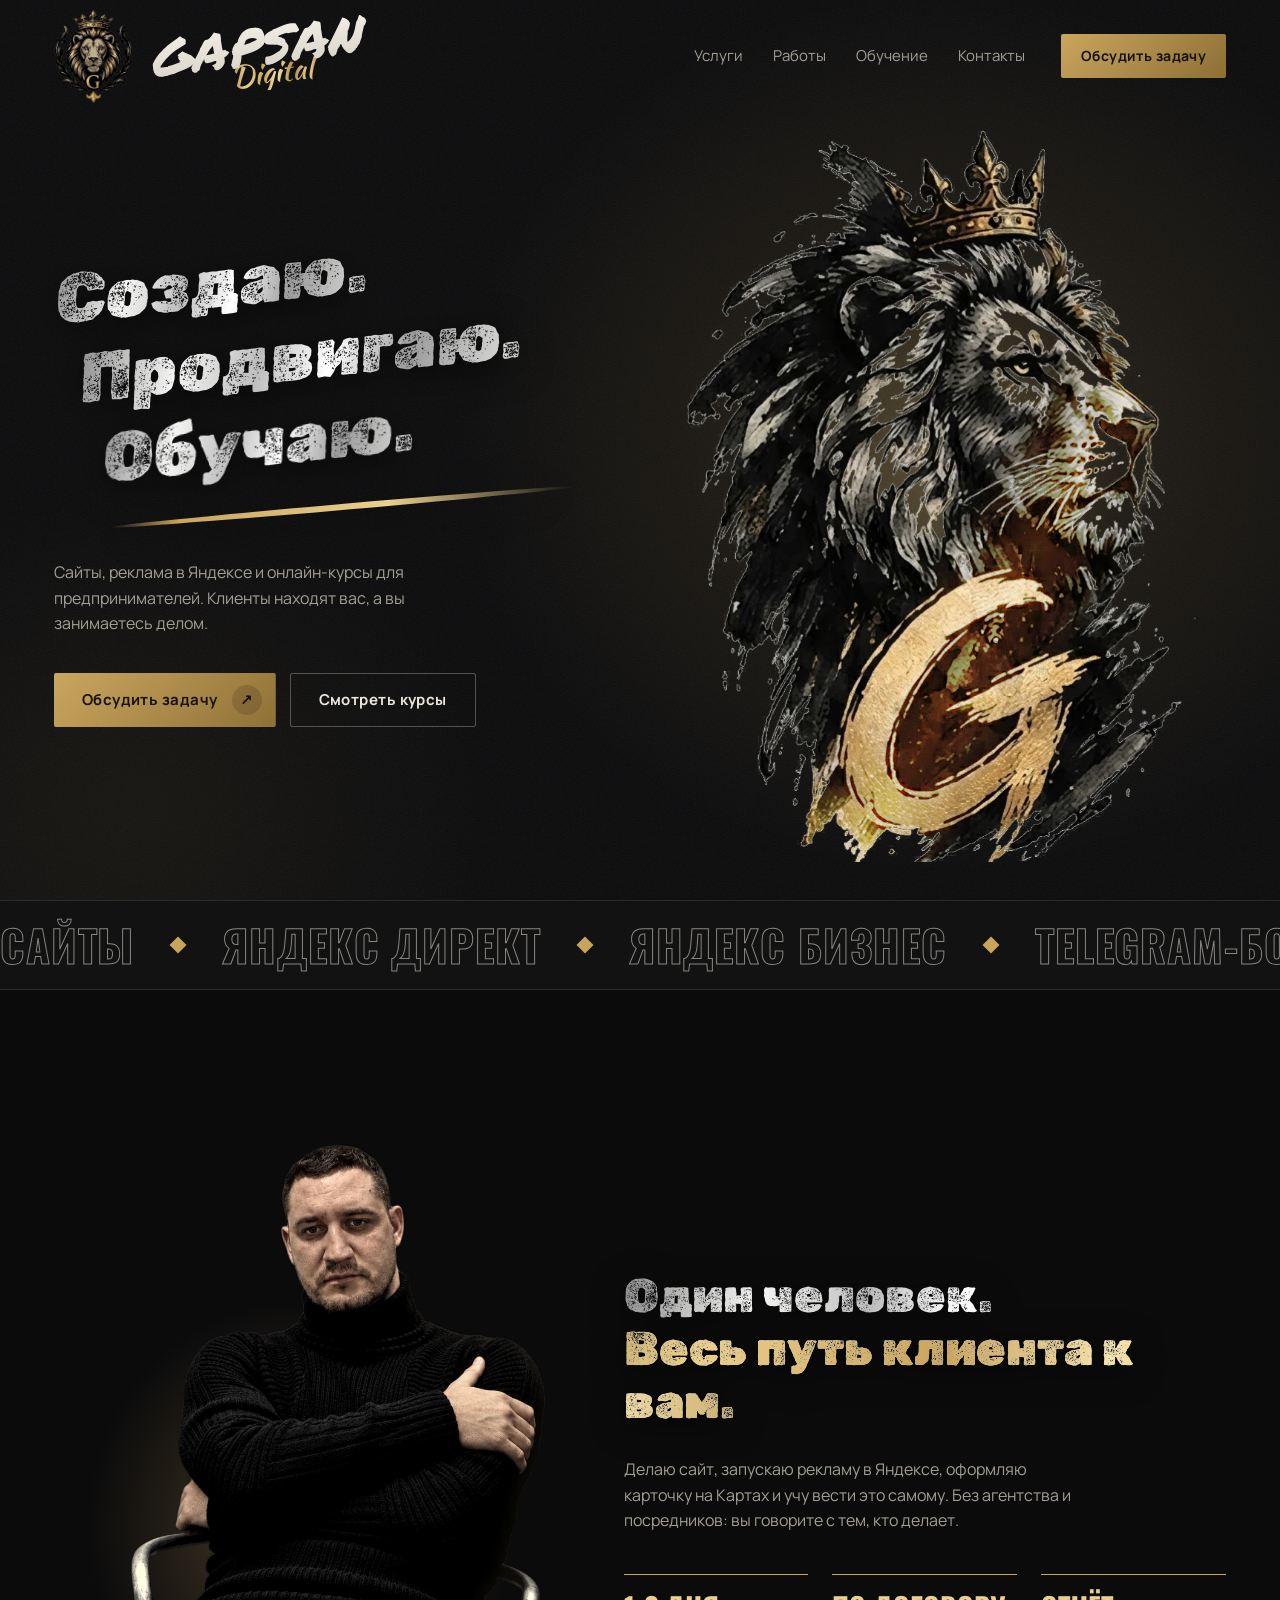
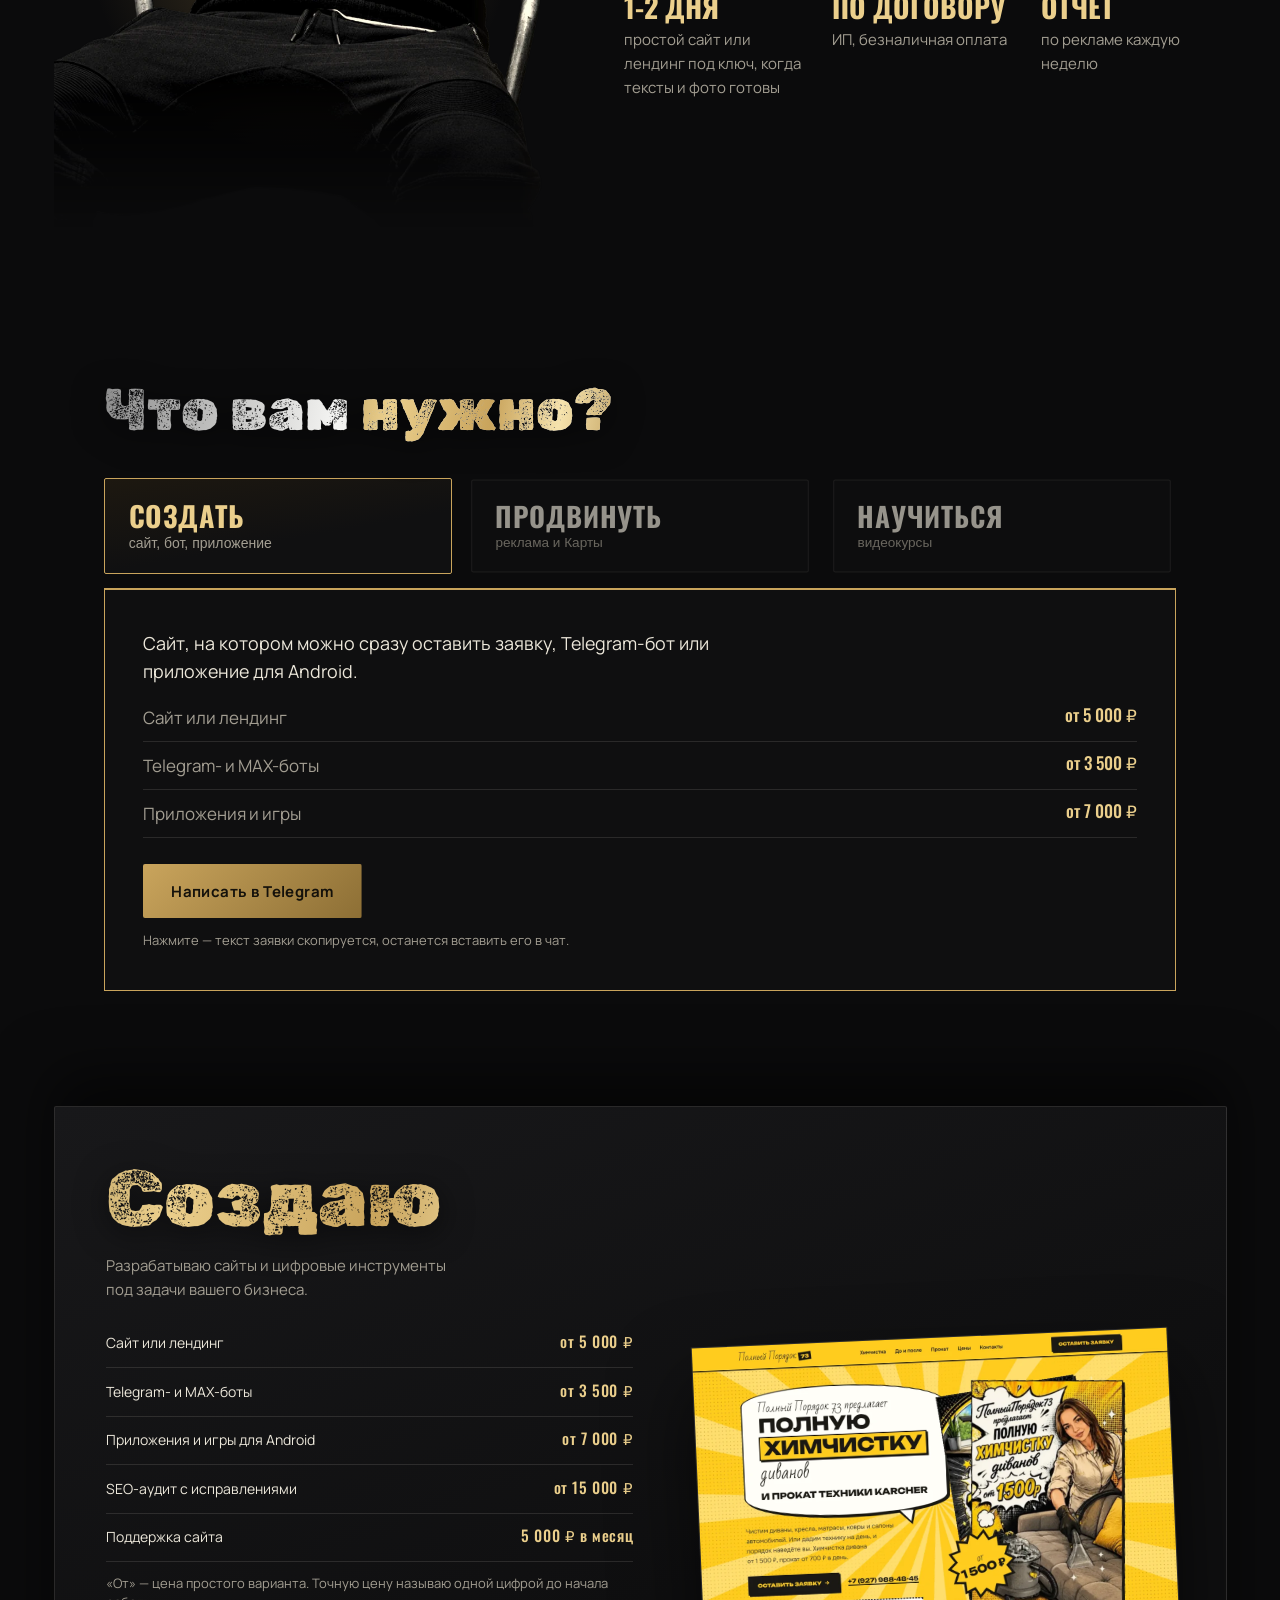
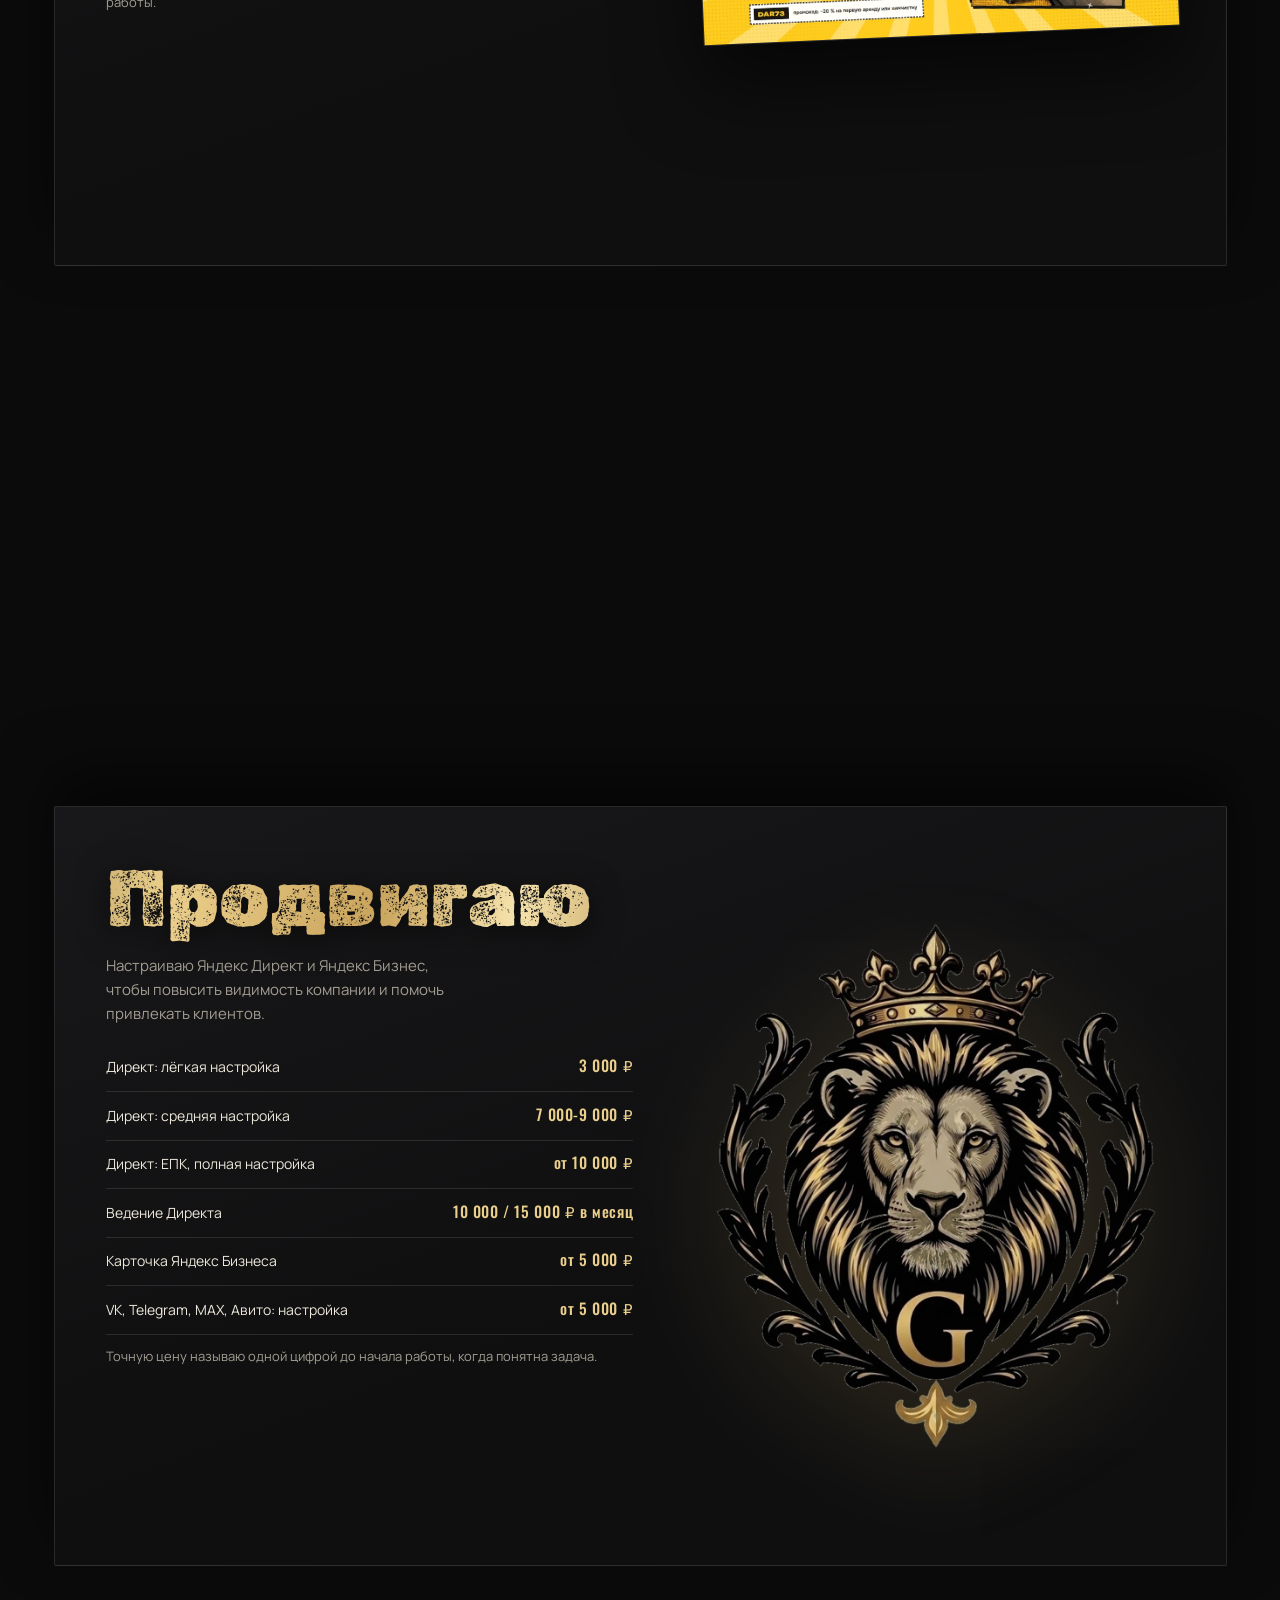
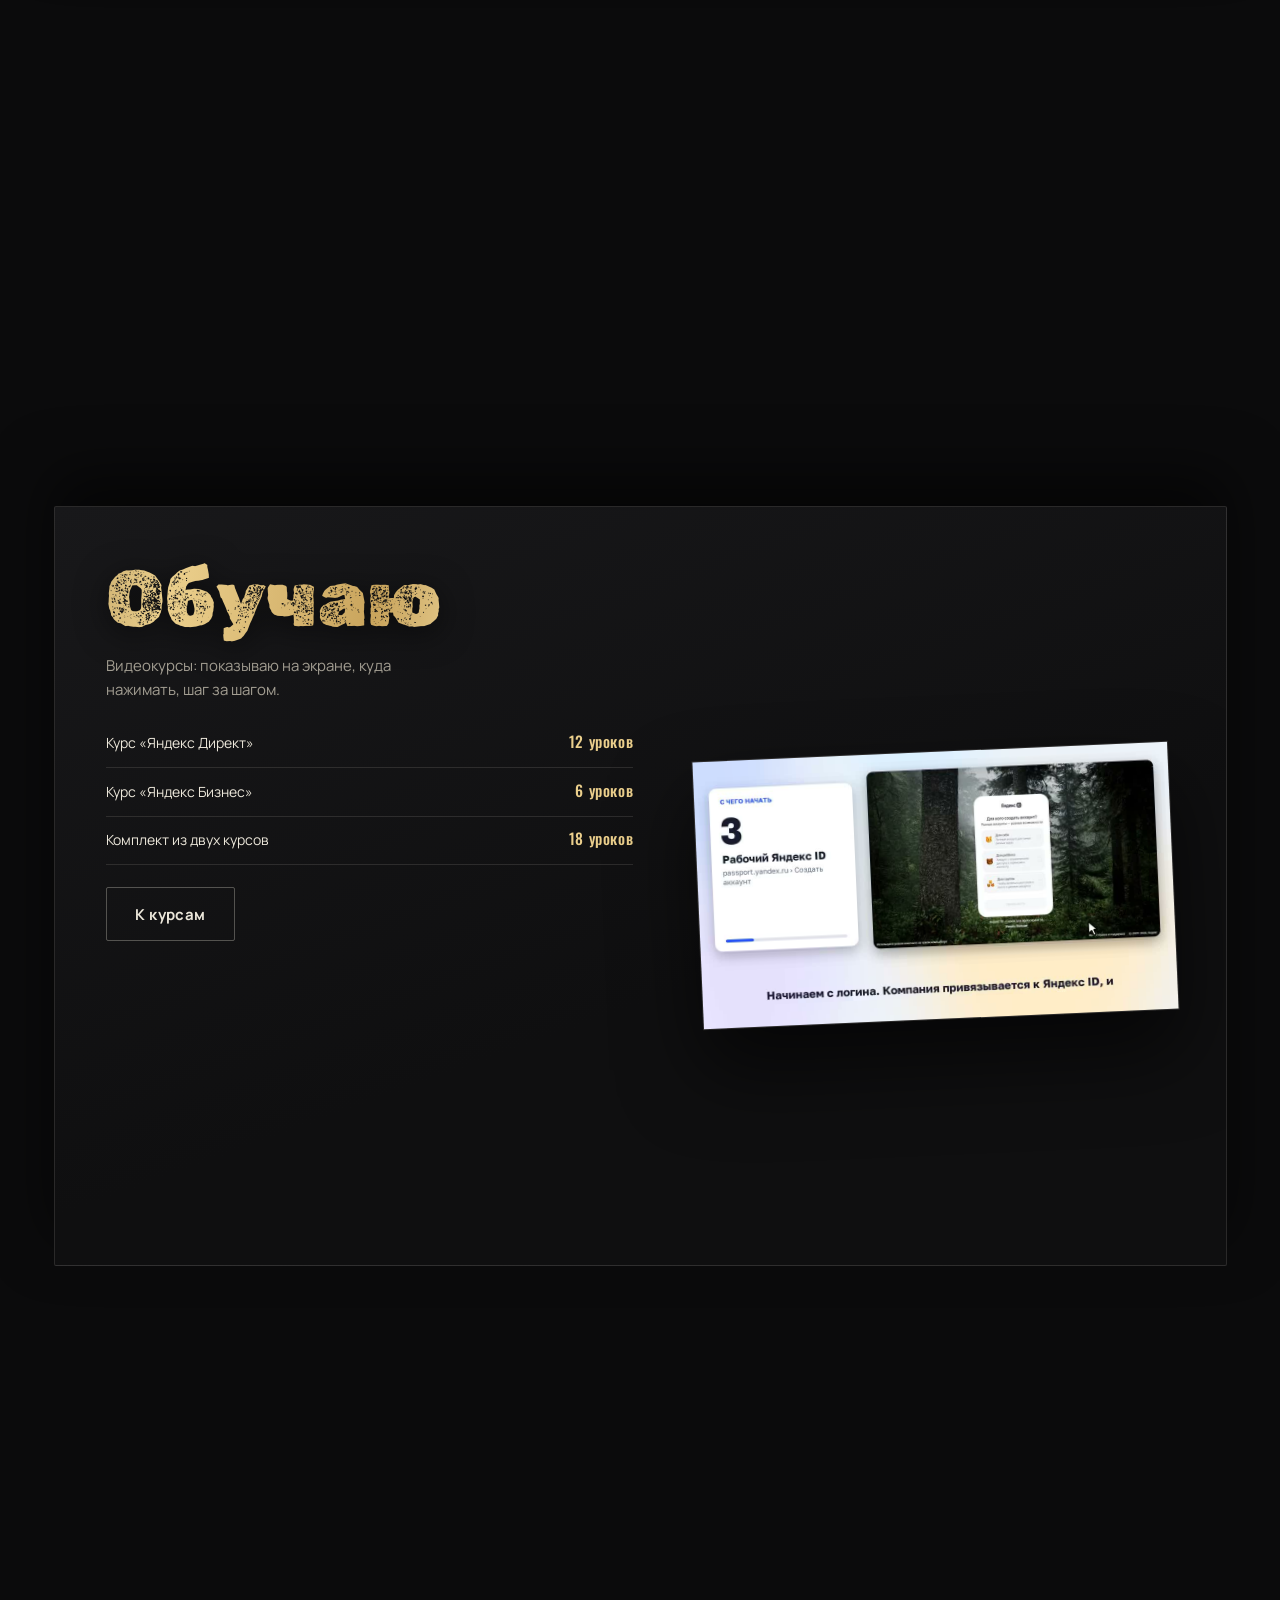
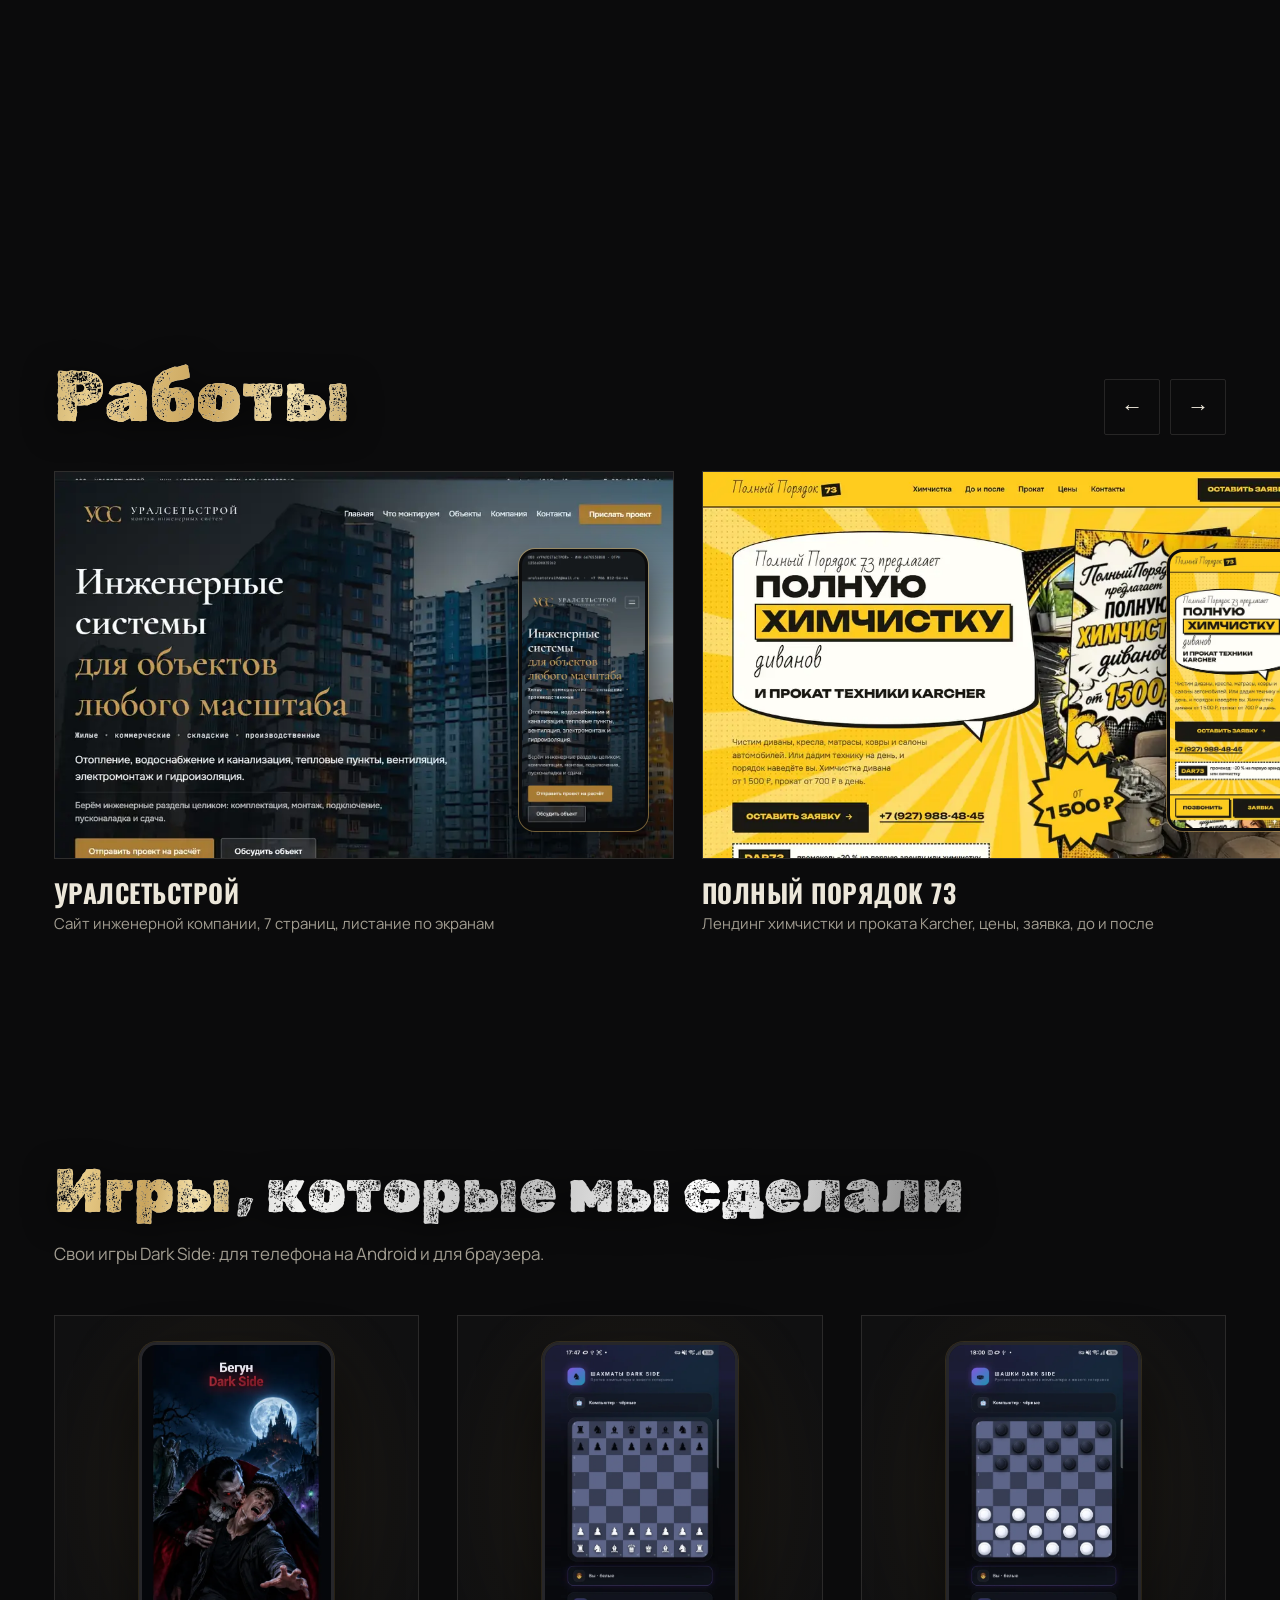
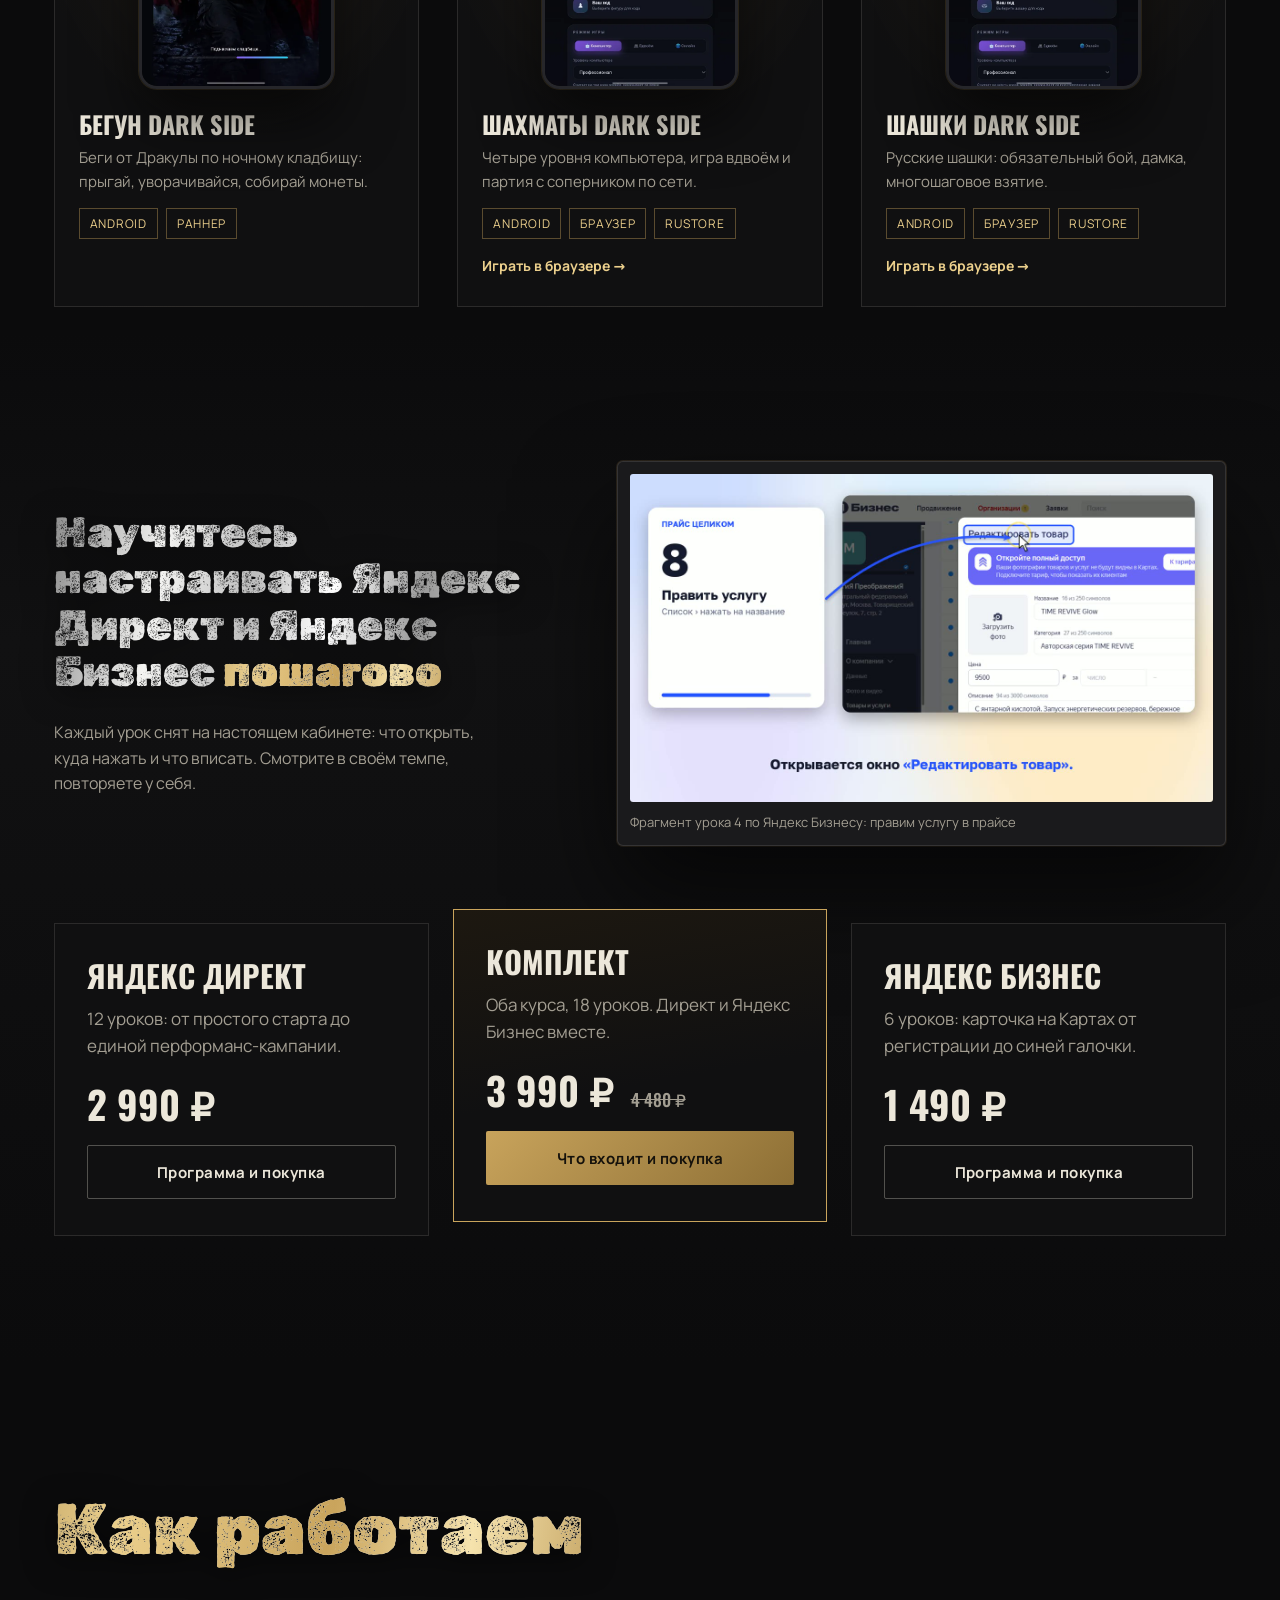
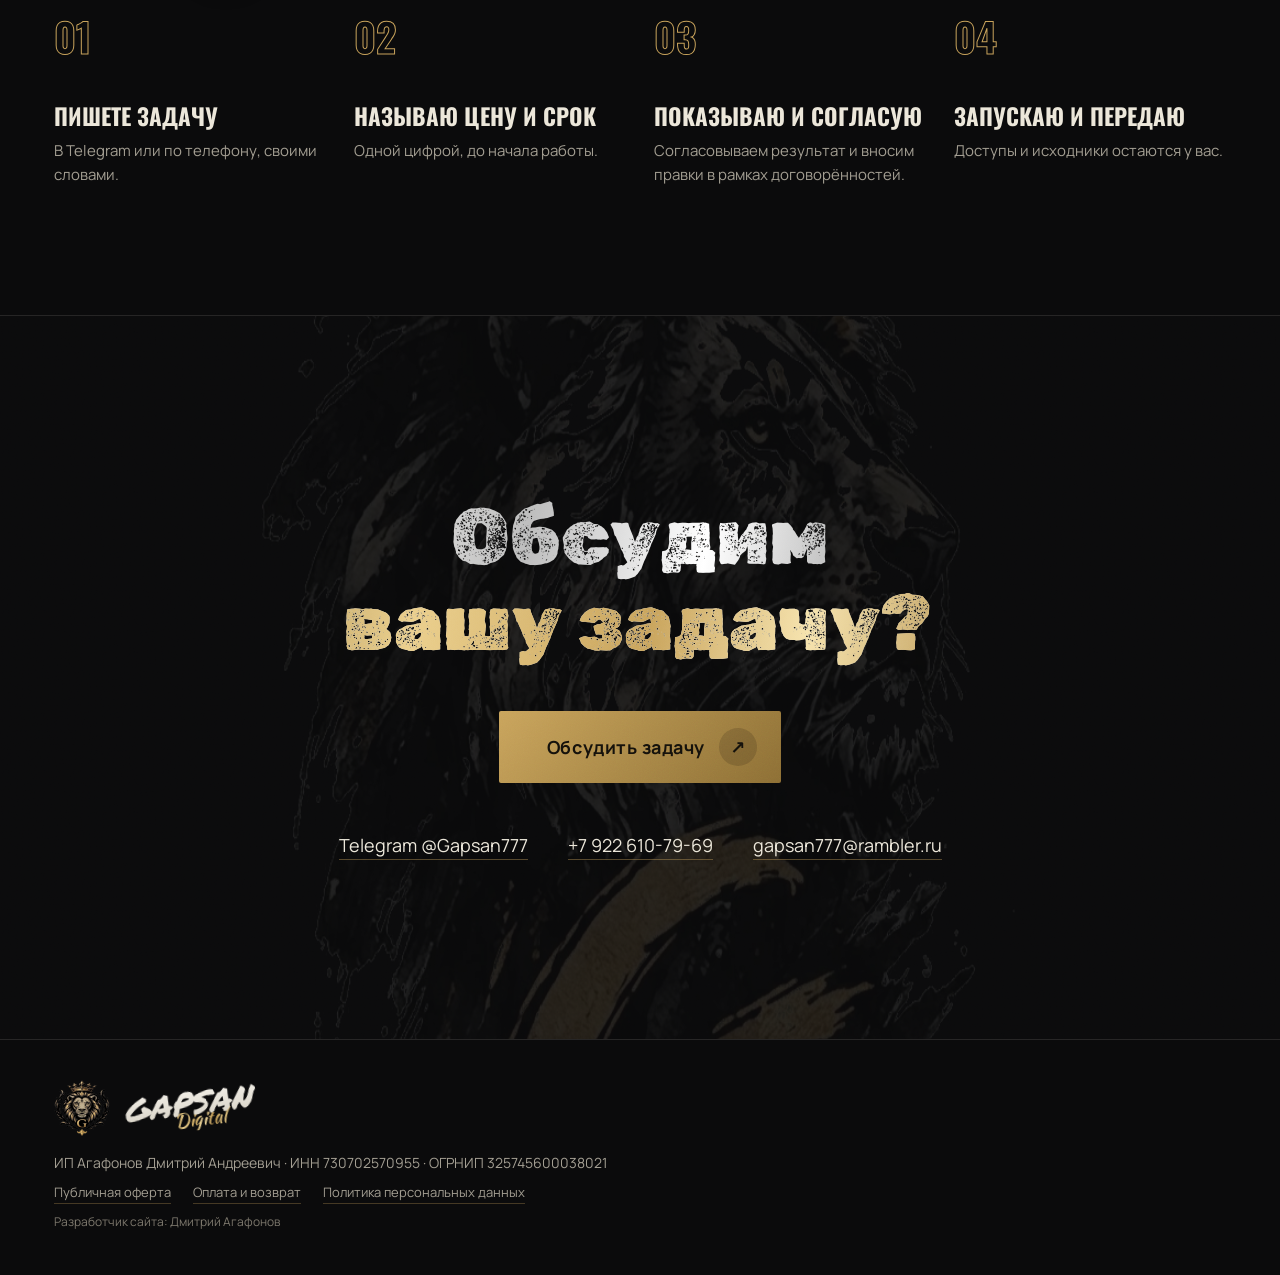
==== commit cc79fb2f: "Проект 00 — Gapsan Digital: прайс 28.10 (сайт и лендинг от 5 000, боты от 3 500, поддержка сайта 5 0" ====
--- a/index.html
+++ b/index.html
@@ -100,7 +100,7 @@
   </div>
   <div class="pick-panel" role="tabpanel" id="p-create" aria-labelledby="t-create">
     <p class="pick-lead">Сайт, на котором можно сразу оставить заявку, Telegram-бот или приложение для Android.</p>
-    <ul class="pick-list"><li>Сайт или лендинг <b>от 7 000 ₽</b></li><li>Telegram- и MAX-боты <b>от 5 000 ₽</b></li><li>Приложения и игры <b>от 7 000 ₽</b></li></ul>
+    <ul class="pick-list"><li>Сайт или лендинг <b>от 5 000 ₽</b></li><li>Telegram- и MAX-боты <b>от 3 500 ₽</b></li><li>Приложения и игры <b>от 7 000 ₽</b></li></ul>
     <a class="btn btn-gold" href="https://t.me/Gapsan777" target="_blank" rel="noopener" data-brief="Здравствуйте! Нужен сайт / бот / приложение. Коротко о задаче: ">Написать в Telegram</a>
     <p class="pick-note">Нажмите — текст заявки скопируется, останется вставить его в чат.</p>
   </div>
@@ -126,10 +126,11 @@
         <p>Разрабатываю сайты и цифровые инструменты под задачи вашего бизнеса.</p>
       </header>
       <ul class="price">
-        <li><span>Сайт или лендинг</span><b>от 7 000 ₽</b></li>
-        <li><span>Telegram- и MAX-боты</span><b>от 5 000 ₽</b></li>
+        <li><span>Сайт или лендинг</span><b>от 5 000 ₽</b></li>
+        <li><span>Telegram- и MAX-боты</span><b>от 3 500 ₽</b></li>
         <li><span>Приложения и игры для Android</span><b>от 7 000 ₽</b></li>
         <li><span>SEO-аудит с исправлениями</span><b>от 15 000 ₽</b></li>
+        <li><span>Поддержка сайта</span><b>5 000 ₽ в месяц</b></li>
         <li class="price-note">«От» — цена простого варианта. Точную цену называю одной цифрой до начала работы.</li>
       </ul>
       <img class="panel-pic" src="img/work/polnyy-poryadok.webp" alt="Лендинг «Полный Порядок 73»" loading="lazy" width="1200" height="750">
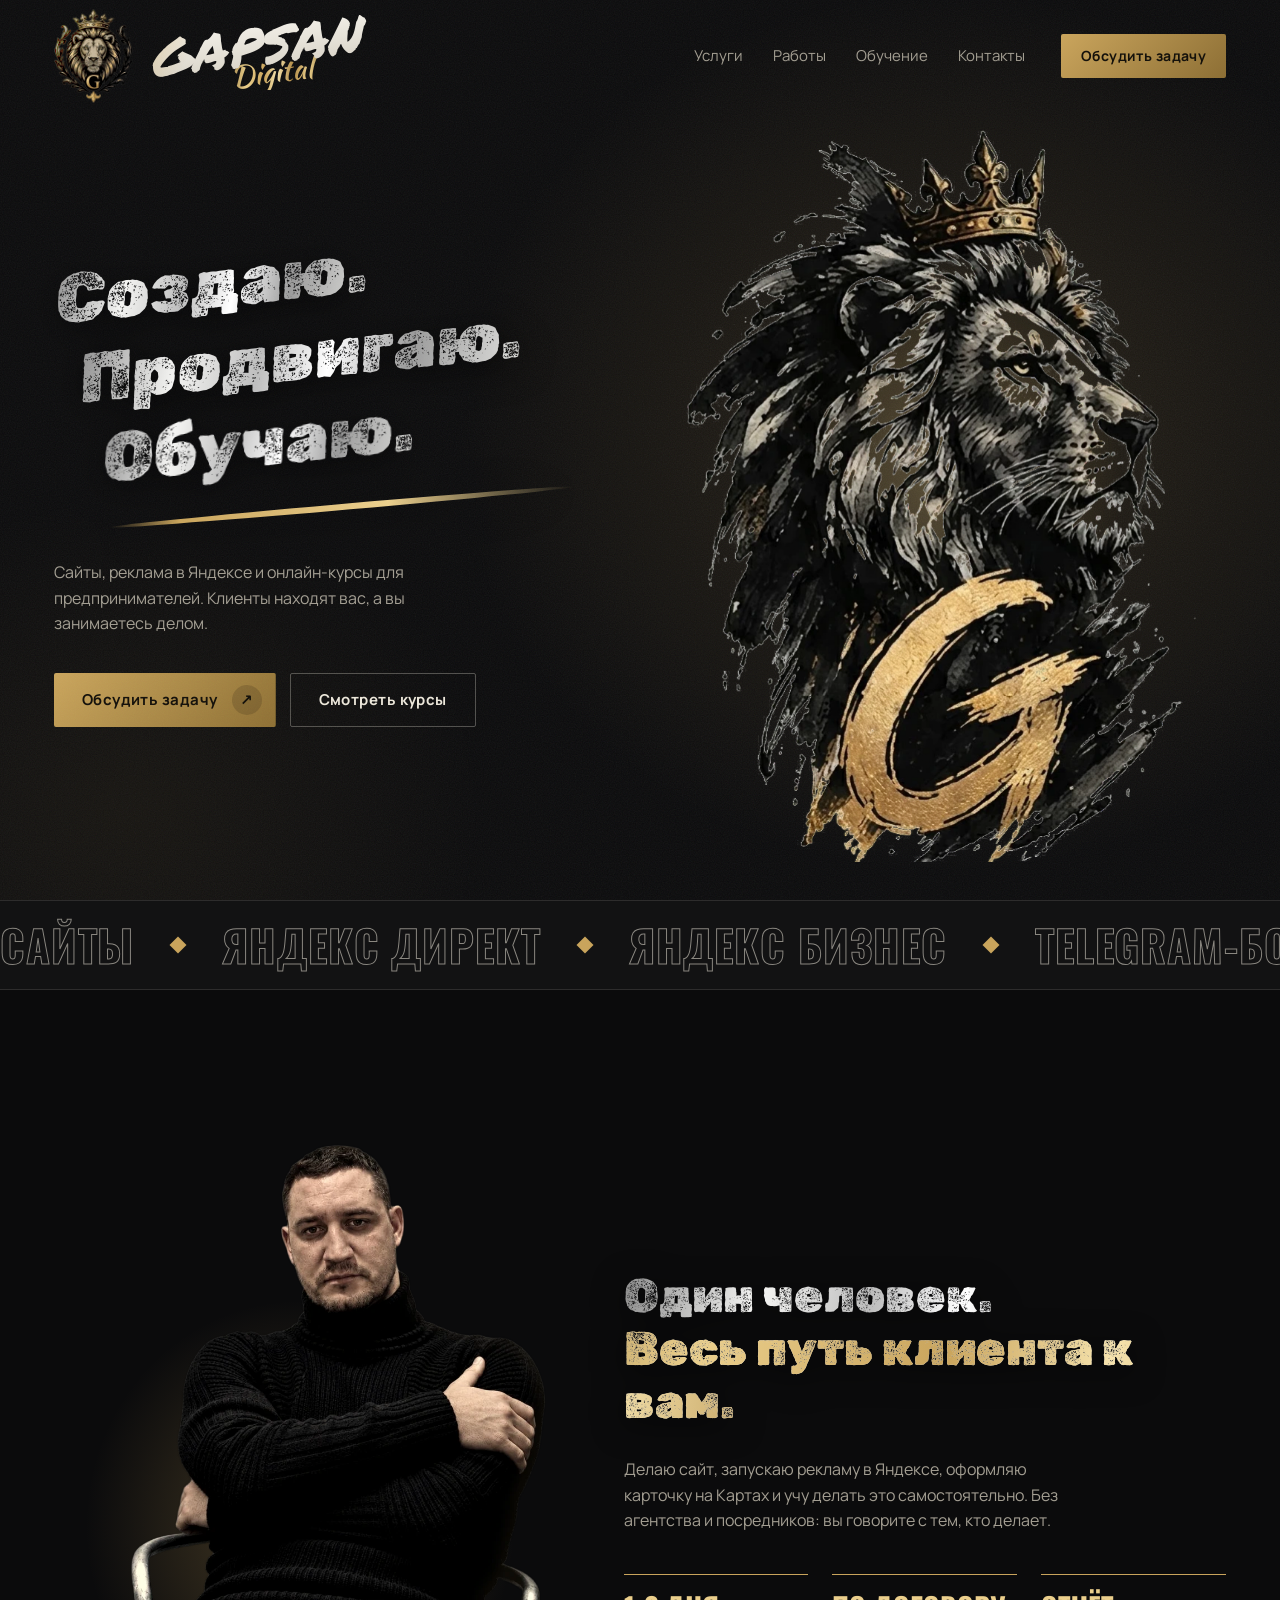
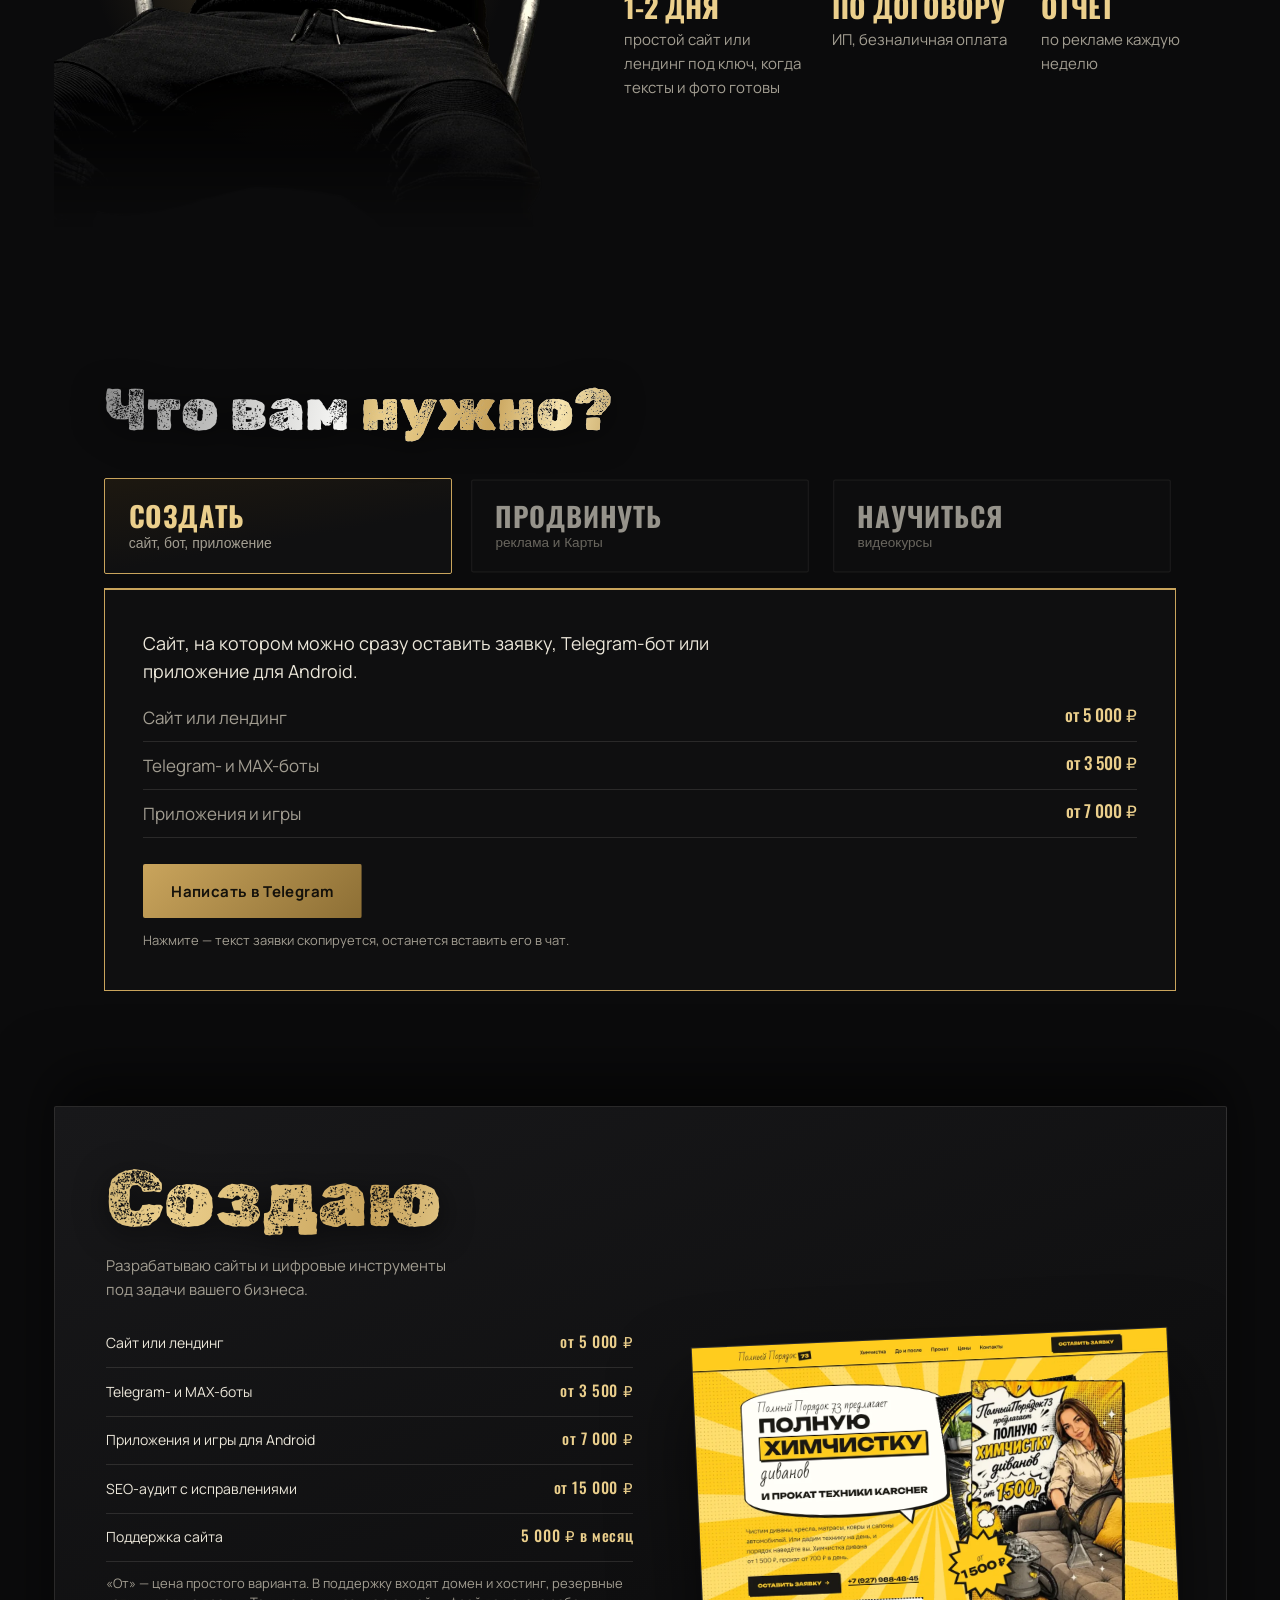
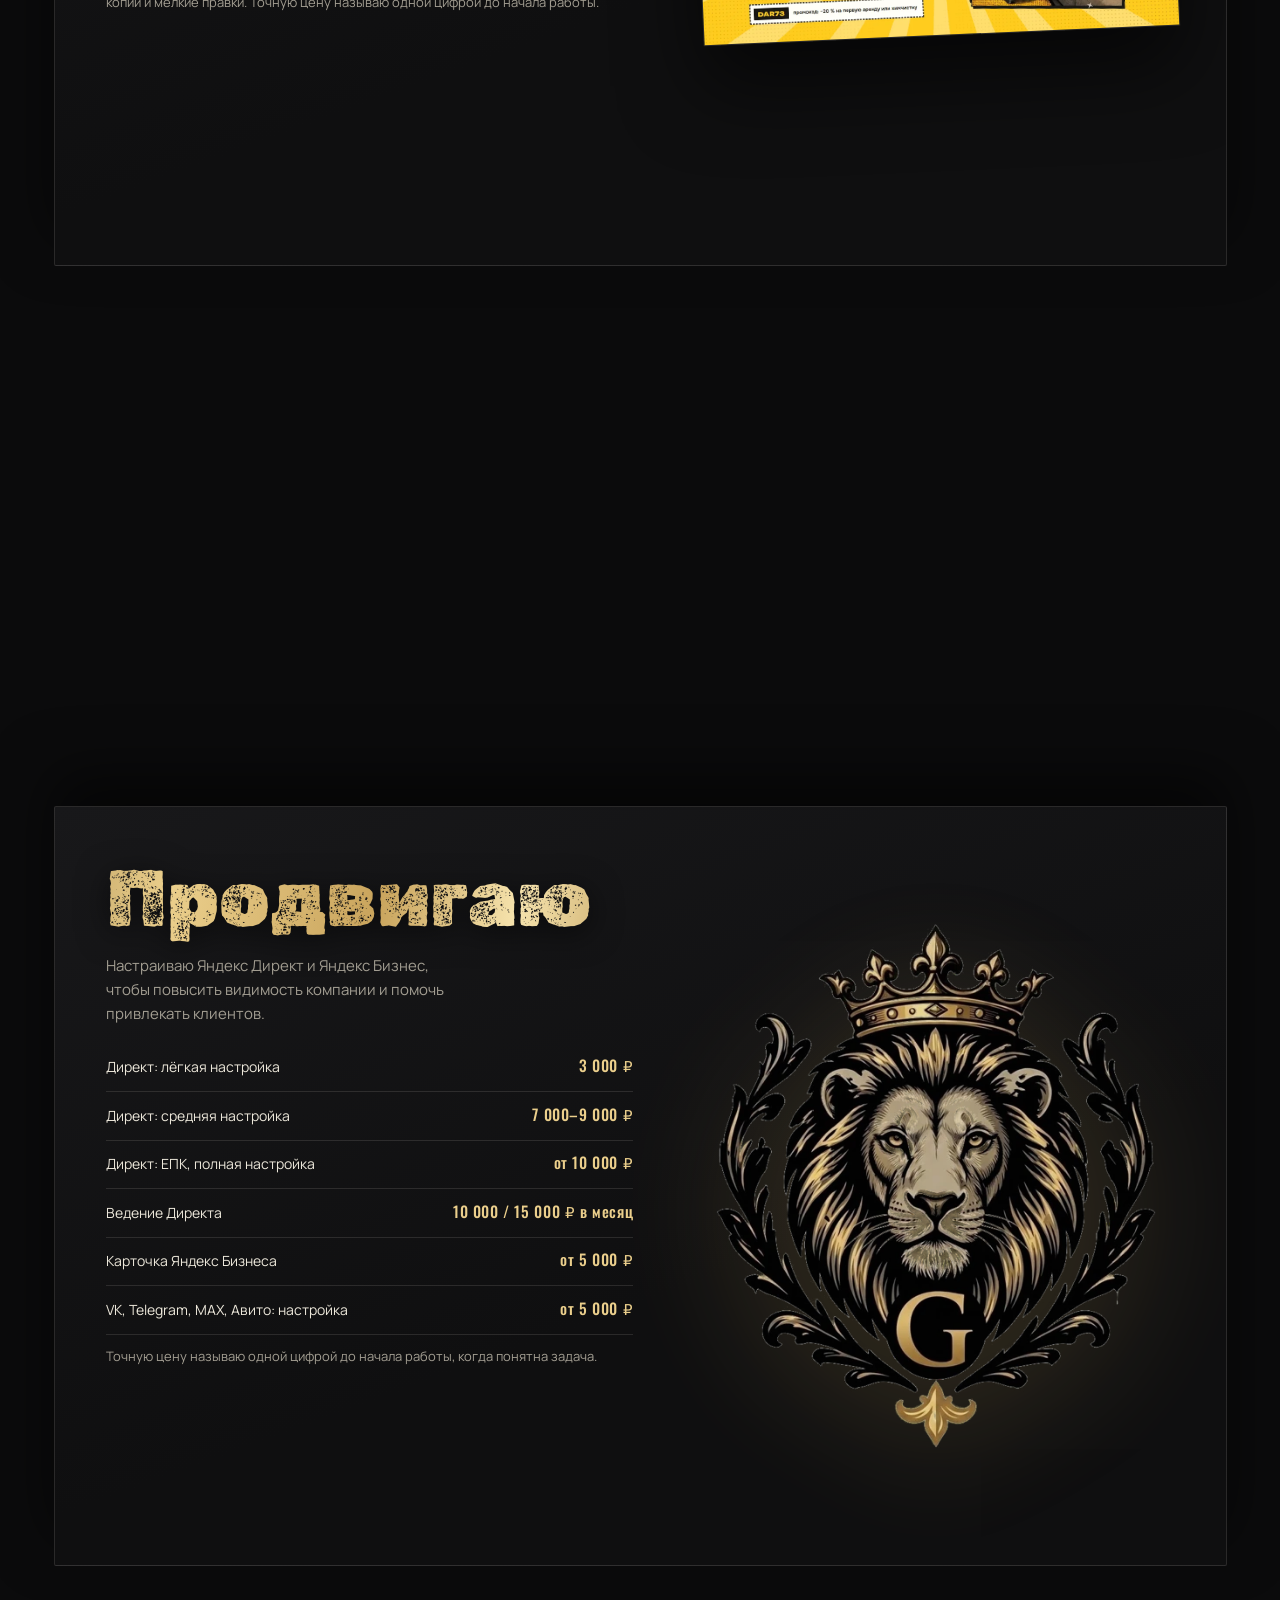
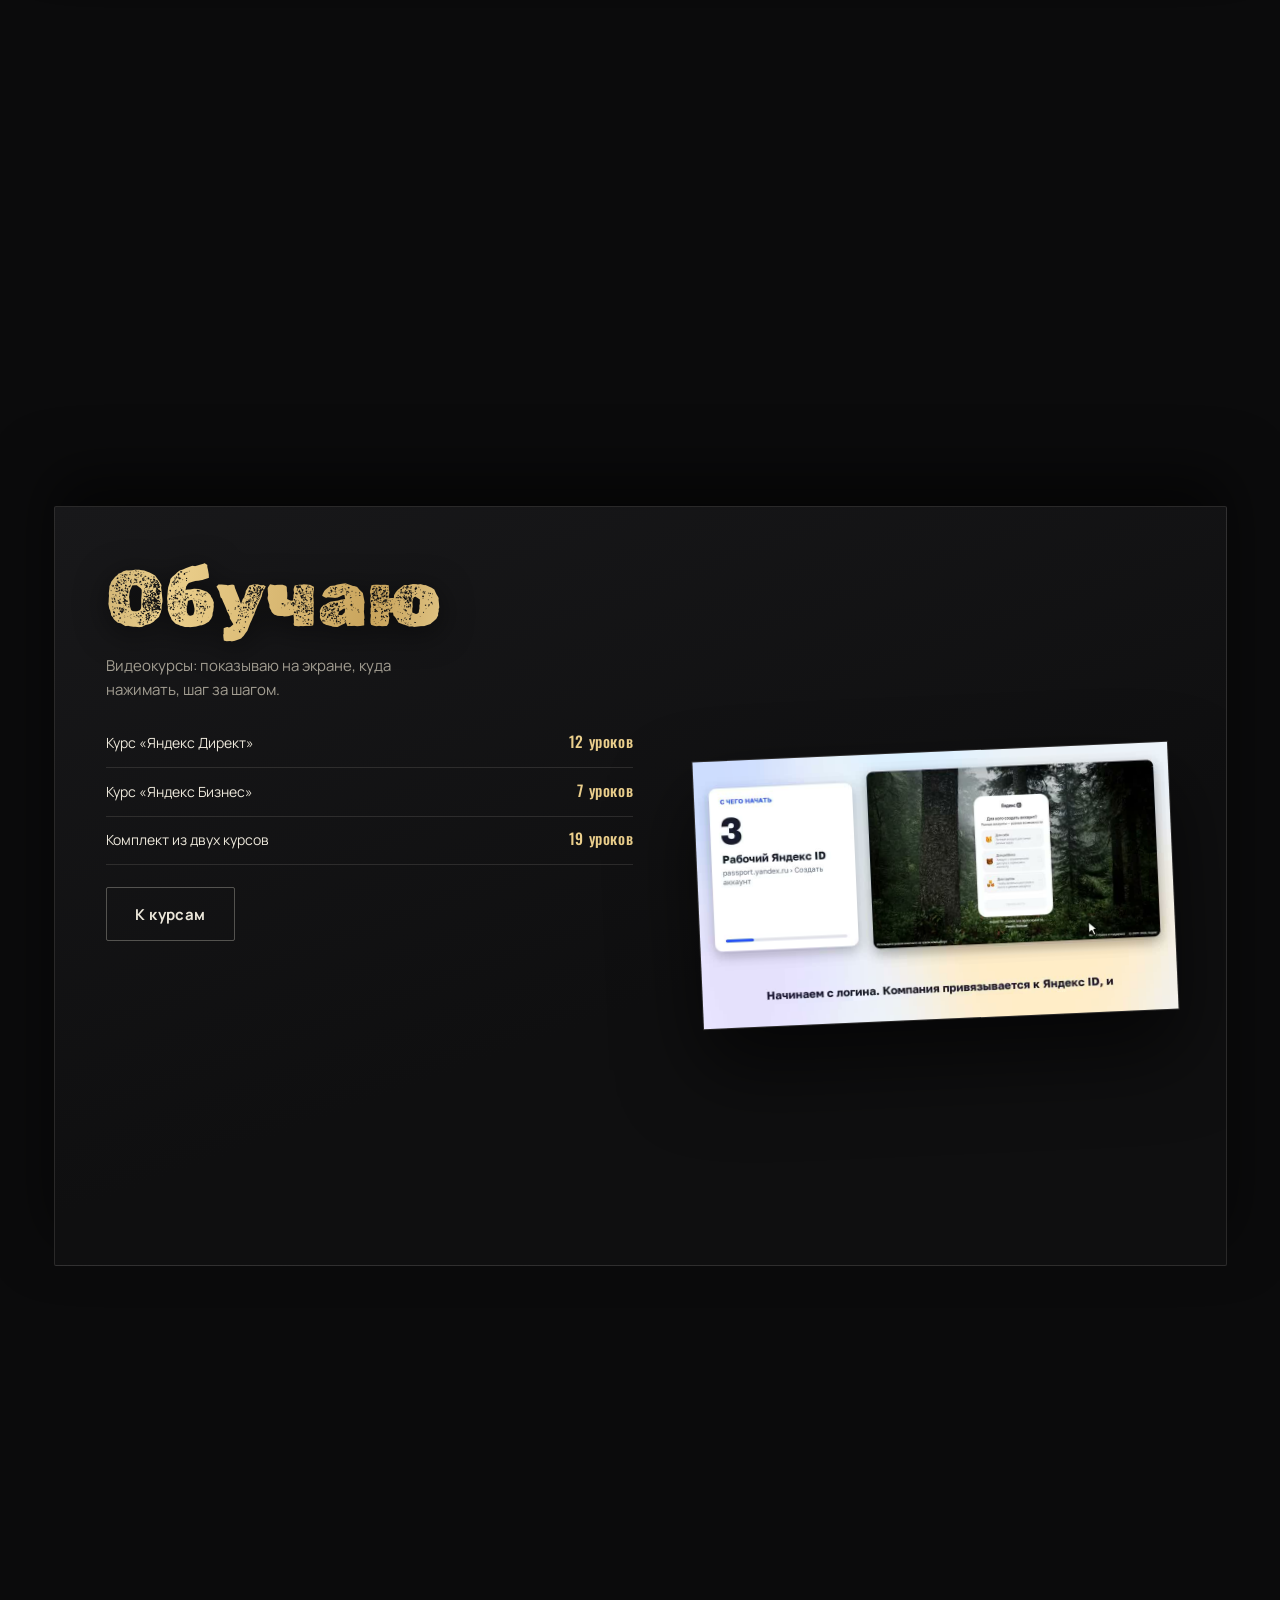
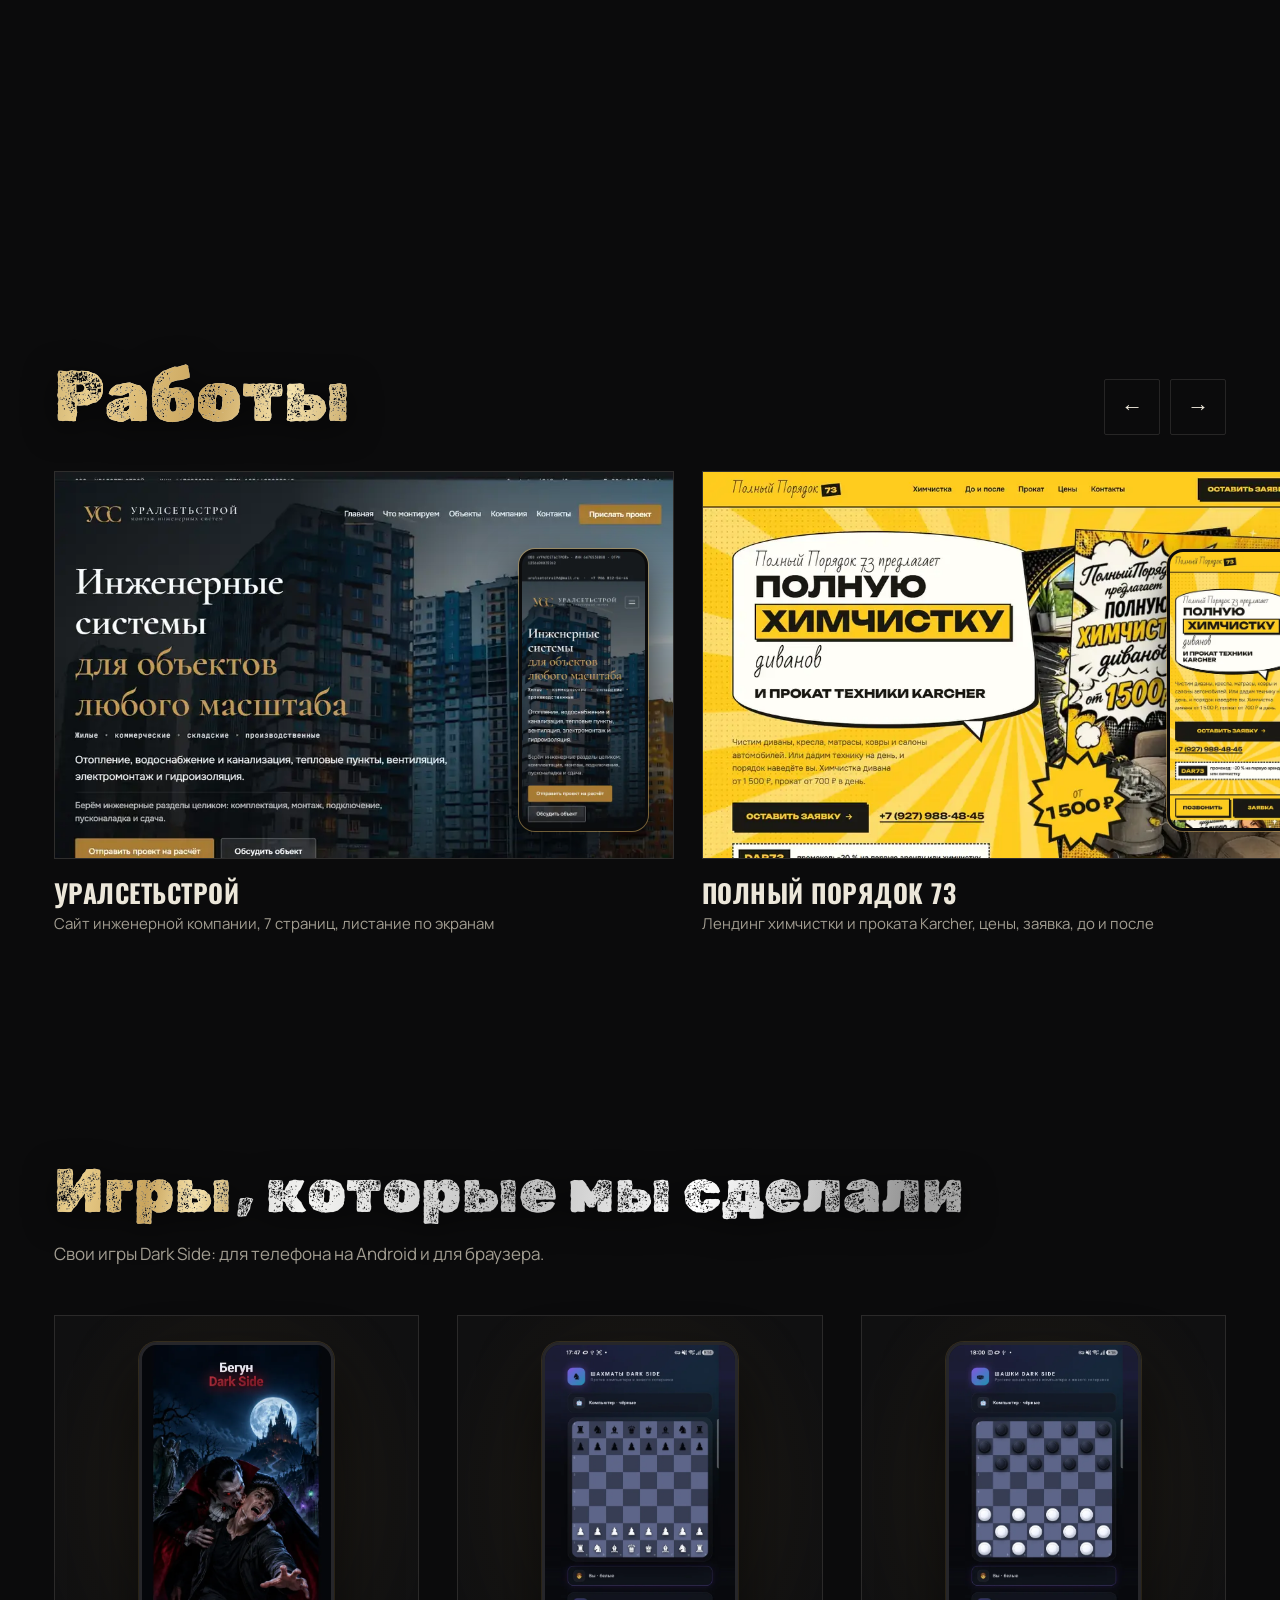
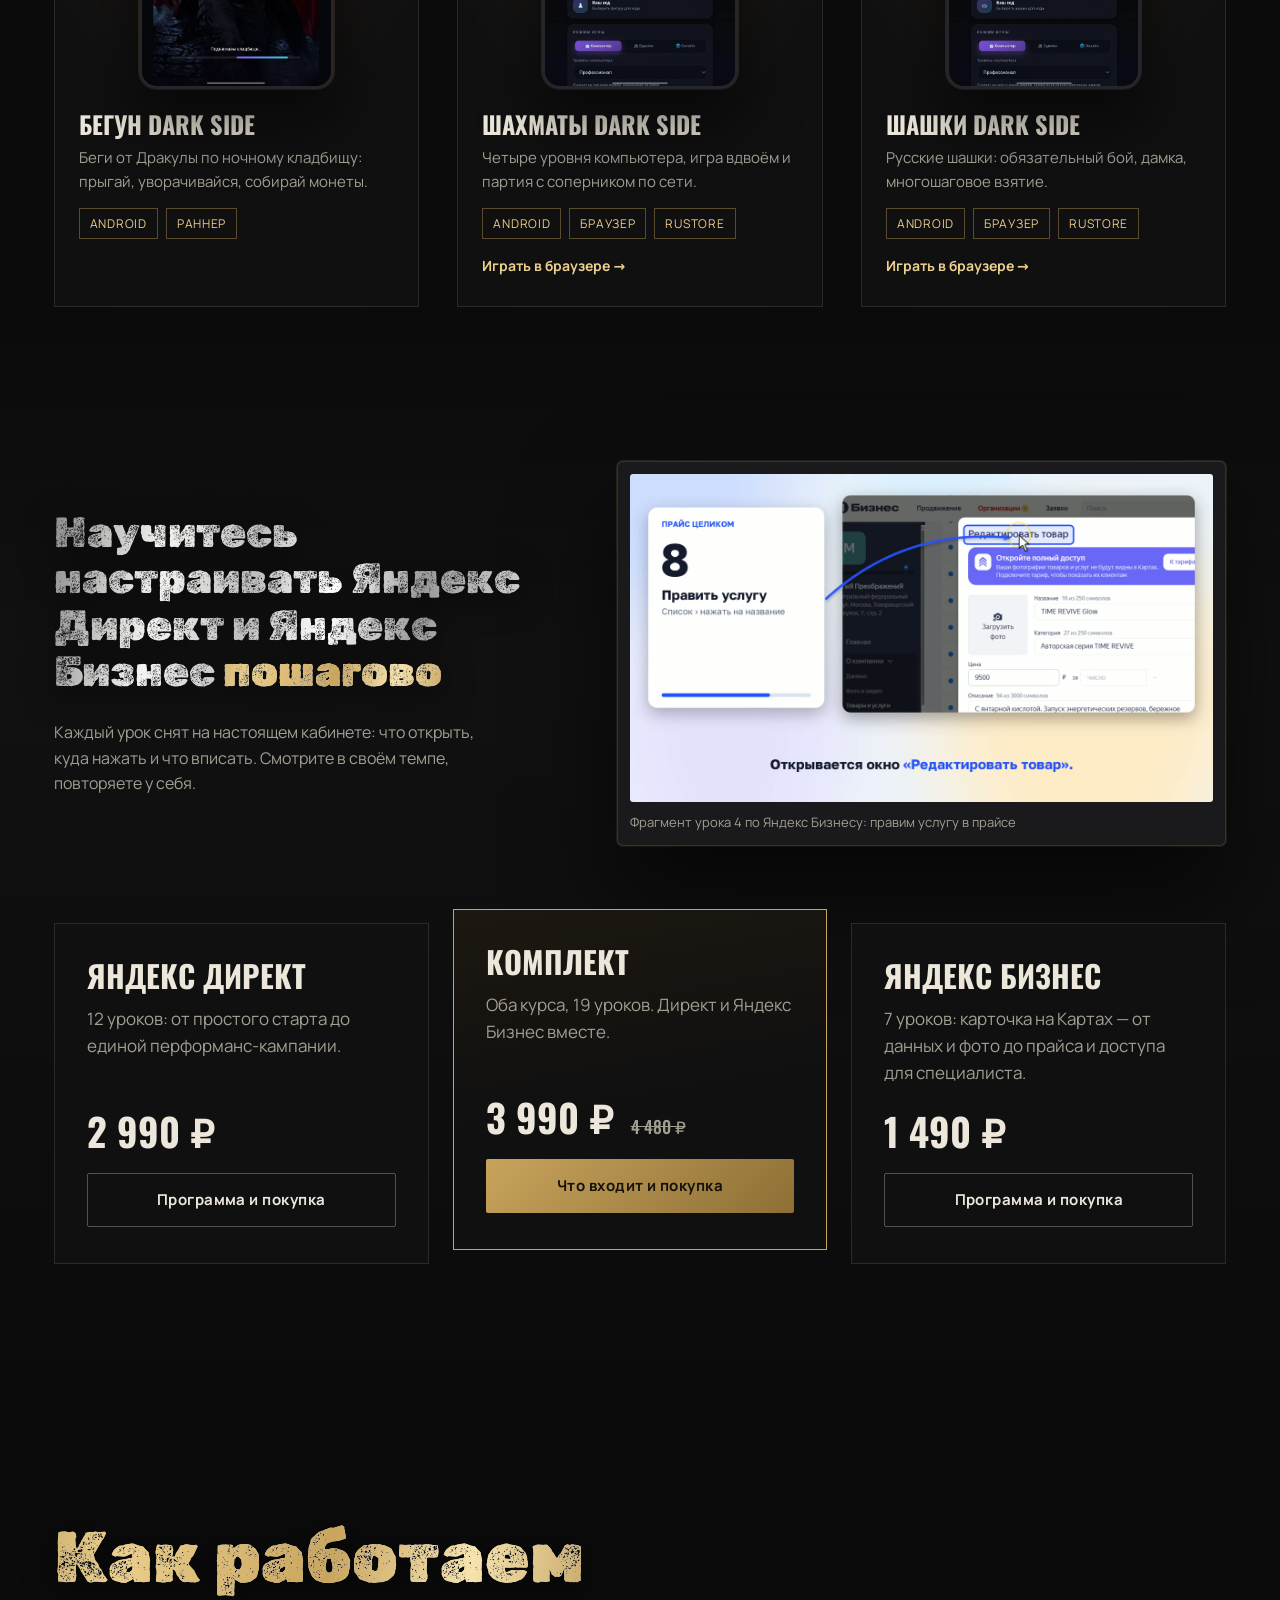
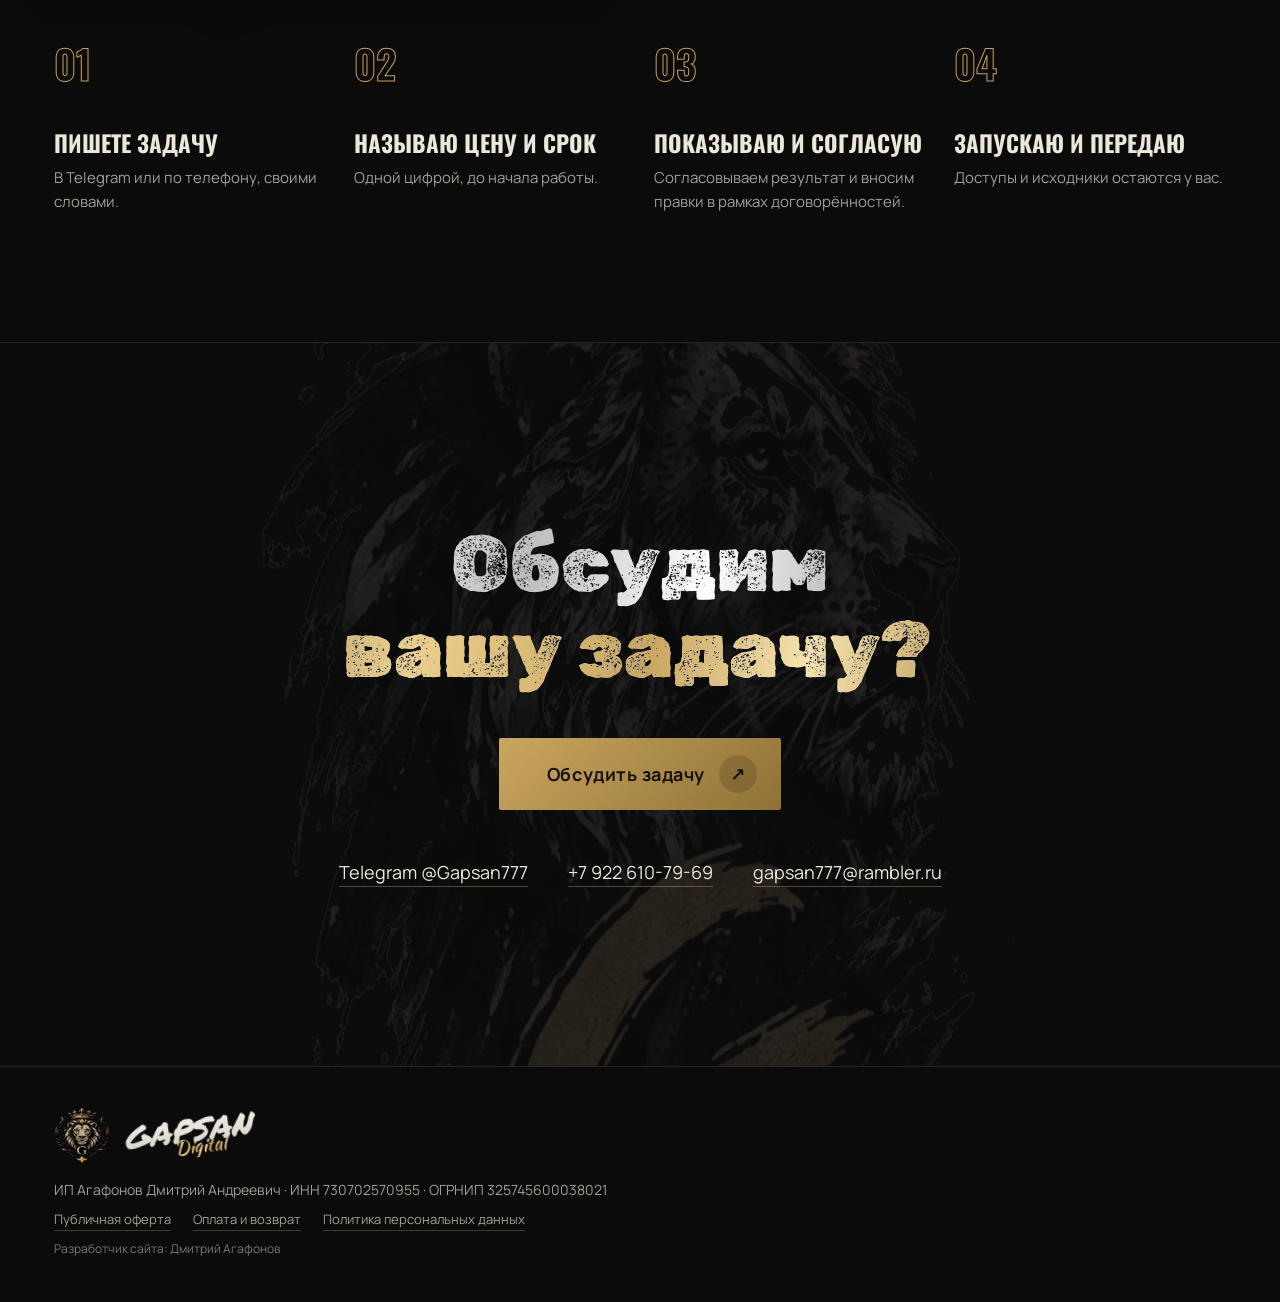
==== commit 72734867: "Проект 00 — Gapsan Digital: курс Бизнеса 7 уроков, комплект 19, длительности Директа по готовым виде" ====
--- a/index.html
+++ b/index.html
@@ -81,7 +81,7 @@
   </figure>
   <div class="about-copy">
     <h2 id="about-h" class="reveal">Один человек.<br><span class="gtext">Весь путь клиента к вам.</span></h2>
-    <p class="reveal">Делаю сайт, запускаю рекламу в Яндексе, оформляю карточку на Картах и учу вести это самому. Без агентства и посредников: вы говорите с тем, кто делает.</p>
+    <p class="reveal">Делаю сайт, запускаю рекламу в Яндексе, оформляю карточку на Картах и учу делать это самостоятельно. Без агентства и посредников: вы говорите с тем, кто делает.</p>
     <ul class="facts">
       <li class="reveal"><b>1-2 дня</b><span>простой сайт или лендинг под ключ, когда тексты и фото готовы</span></li>
       <li class="reveal"><b>По договору</b><span>ИП, безналичная оплата</span></li>
@@ -105,7 +105,7 @@
     <p class="pick-note">Нажмите — текст заявки скопируется, останется вставить его в чат.</p>
   </div>
   <div class="pick-panel" role="tabpanel" id="p-promo" aria-labelledby="t-promo" hidden>
-    <p class="pick-lead">Реклама в Яндекс Директе и карточка на Яндекс Картах, чтобы клиенты находили вас сами.</p>
+    <p class="pick-lead">Реклама в Яндекс Директе и карточка на Яндекс Картах, чтобы клиентам было проще вас найти.</p>
     <ul class="pick-list"><li>Директ: лёгкая настройка <b>3 000 ₽</b></li><li>Директ: ЕПК, полная настройка <b>от 10 000 ₽</b></li><li>Карточка Яндекс Бизнеса <b>от 5 000 ₽</b></li></ul>
     <a class="btn btn-gold" href="https://t.me/Gapsan777" target="_blank" rel="noopener" data-brief="Здравствуйте! Нужна реклама в Яндексе / карточка на Картах. Мой сайт или сфера: ">Написать в Telegram</a>
     <p class="pick-note">Нажмите — текст заявки скопируется, останется вставить его в чат.</p>
@@ -131,7 +131,7 @@
         <li><span>Приложения и игры для Android</span><b>от 7 000 ₽</b></li>
         <li><span>SEO-аудит с исправлениями</span><b>от 15 000 ₽</b></li>
         <li><span>Поддержка сайта</span><b>5 000 ₽ в месяц</b></li>
-        <li class="price-note">«От» — цена простого варианта. Точную цену называю одной цифрой до начала работы.</li>
+        <li class="price-note">«От» — цена простого варианта. В поддержку входят домен и хостинг, резервные копии и мелкие правки. Точную цену называю одной цифрой до начала работы.</li>
       </ul>
       <img class="panel-pic" src="img/work/polnyy-poryadok.webp" alt="Лендинг «Полный Порядок 73»" loading="lazy" width="1200" height="750">
     </div>
@@ -144,7 +144,7 @@
       </header>
       <ul class="price">
         <li><span>Директ: лёгкая настройка</span><b>3 000 ₽</b></li>
-        <li><span>Директ: средняя настройка</span><b>7 000-9 000 ₽</b></li>
+        <li><span>Директ: средняя настройка</span><b>7 000–9 000 ₽</b></li>
         <li><span>Директ: ЕПК, полная настройка</span><b>от 10 000 ₽</b></li>
         <li><span>Ведение Директа</span><b>10 000 / 15 000 ₽ в месяц</b></li>
         <li><span>Карточка Яндекс Бизнеса</span><b>от 5 000 ₽</b></li>
@@ -162,8 +162,8 @@
       </header>
       <ul class="price">
         <li><span>Курс «Яндекс Директ»</span><b>12 уроков</b></li>
-        <li><span>Курс «Яндекс Бизнес»</span><b>6 уроков</b></li>
-        <li><span>Комплект из двух курсов</span><b>18 уроков</b></li>
+        <li><span>Курс «Яндекс Бизнес»</span><b>7 уроков</b></li>
+        <li><span>Комплект из двух курсов</span><b>19 уроков</b></li>
       </ul>
       <a class="btn btn-line" href="#obuchenie">К курсам</a>
       <img class="panel-pic" src="video/poster.jpg" alt="Кадр из урока по Яндекс Бизнесу" loading="lazy" width="960" height="540">
@@ -247,13 +247,13 @@
     </article>
     <article class="card best reveal">
       <h3>Комплект</h3>
-      <p>Оба курса, 18 уроков. Директ и Яндекс Бизнес вместе.</p>
+      <p>Оба курса, 19 уроков. Директ и Яндекс Бизнес вместе.</p>
       <p class="cost">3 990 ₽ <s>4 480 ₽</s></p>
       <a class="btn btn-gold" href="kurs-direkt.html#komplekt">Что входит и покупка</a>
     </article>
     <article class="card reveal">
       <h3>Яндекс Бизнес</h3>
-      <p>6 уроков: карточка на Картах от регистрации до синей галочки.</p>
+      <p>7 уроков: карточка на Картах — от данных и фото до прайса и доступа для специалиста.</p>
       <p class="cost">1 490 ₽</p>
       <a class="btn btn-line" href="kurs-biznes.html">Программа и покупка</a>
     </article>
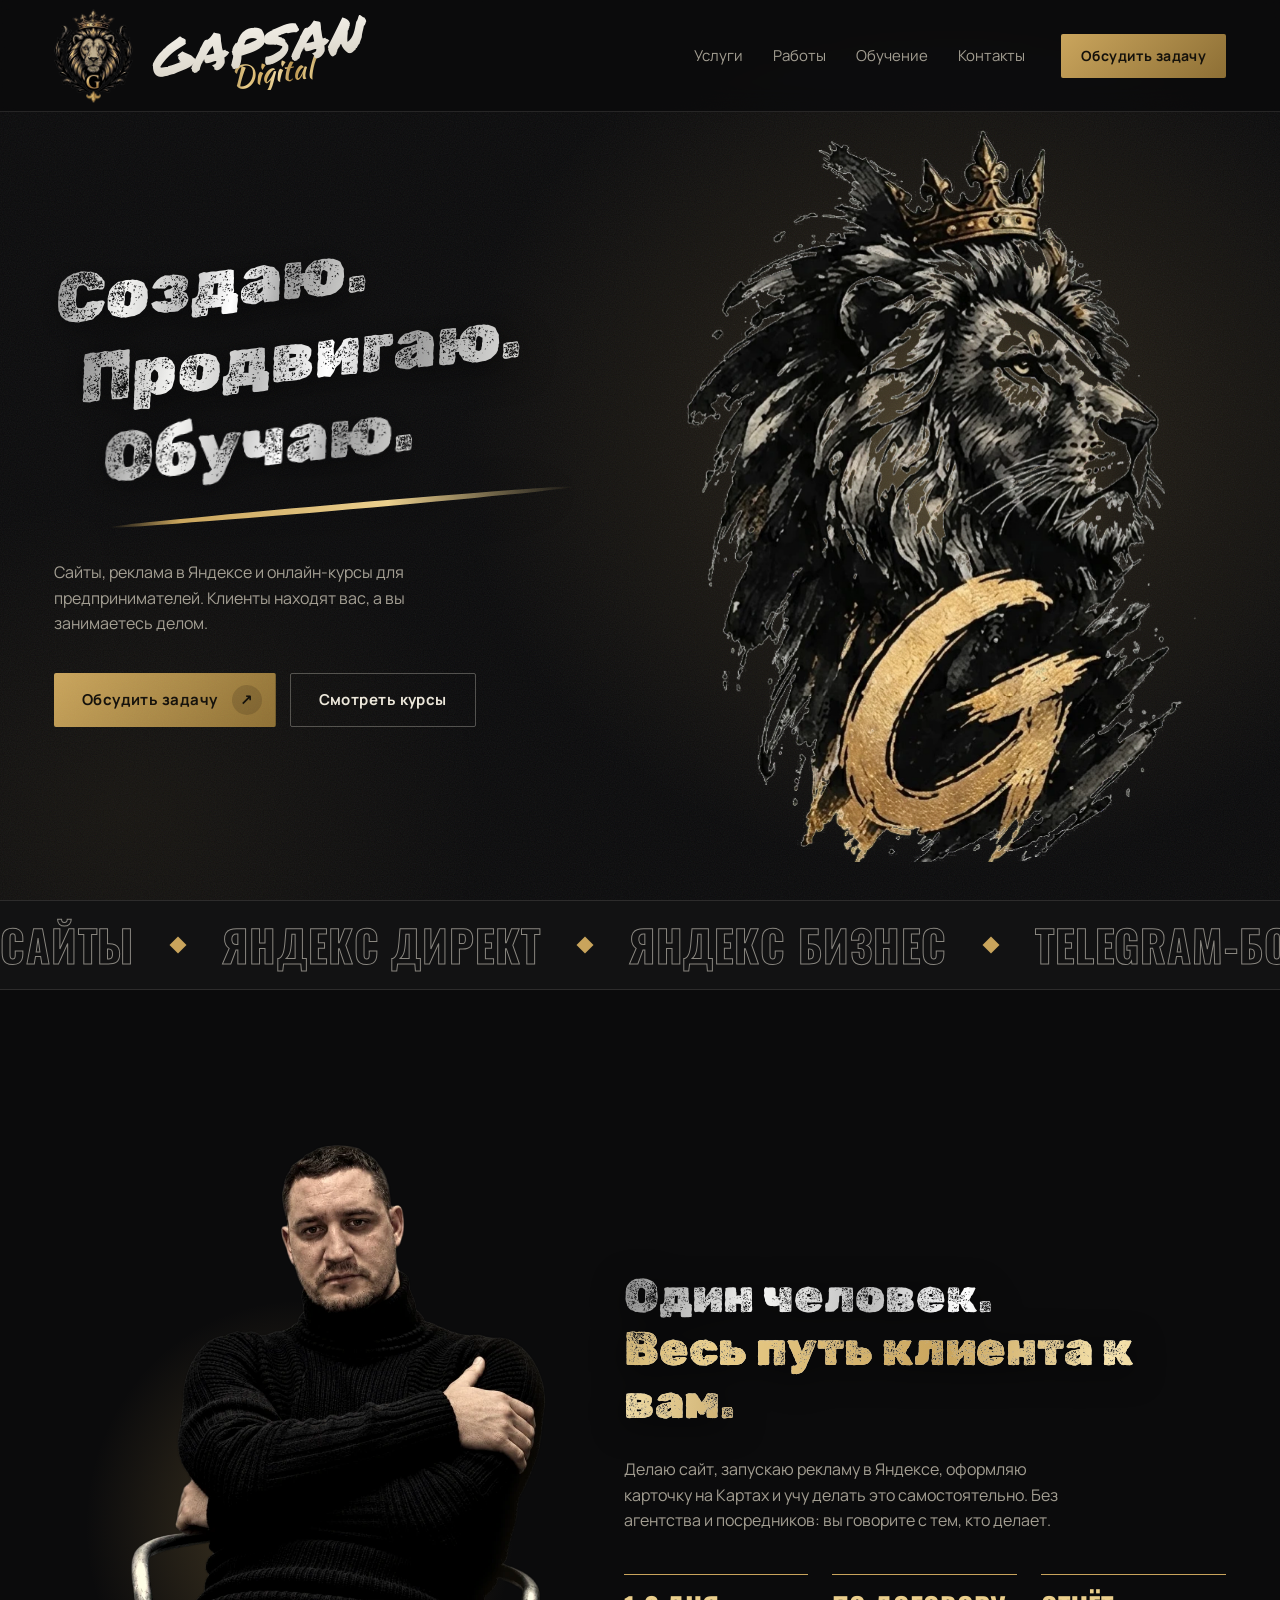
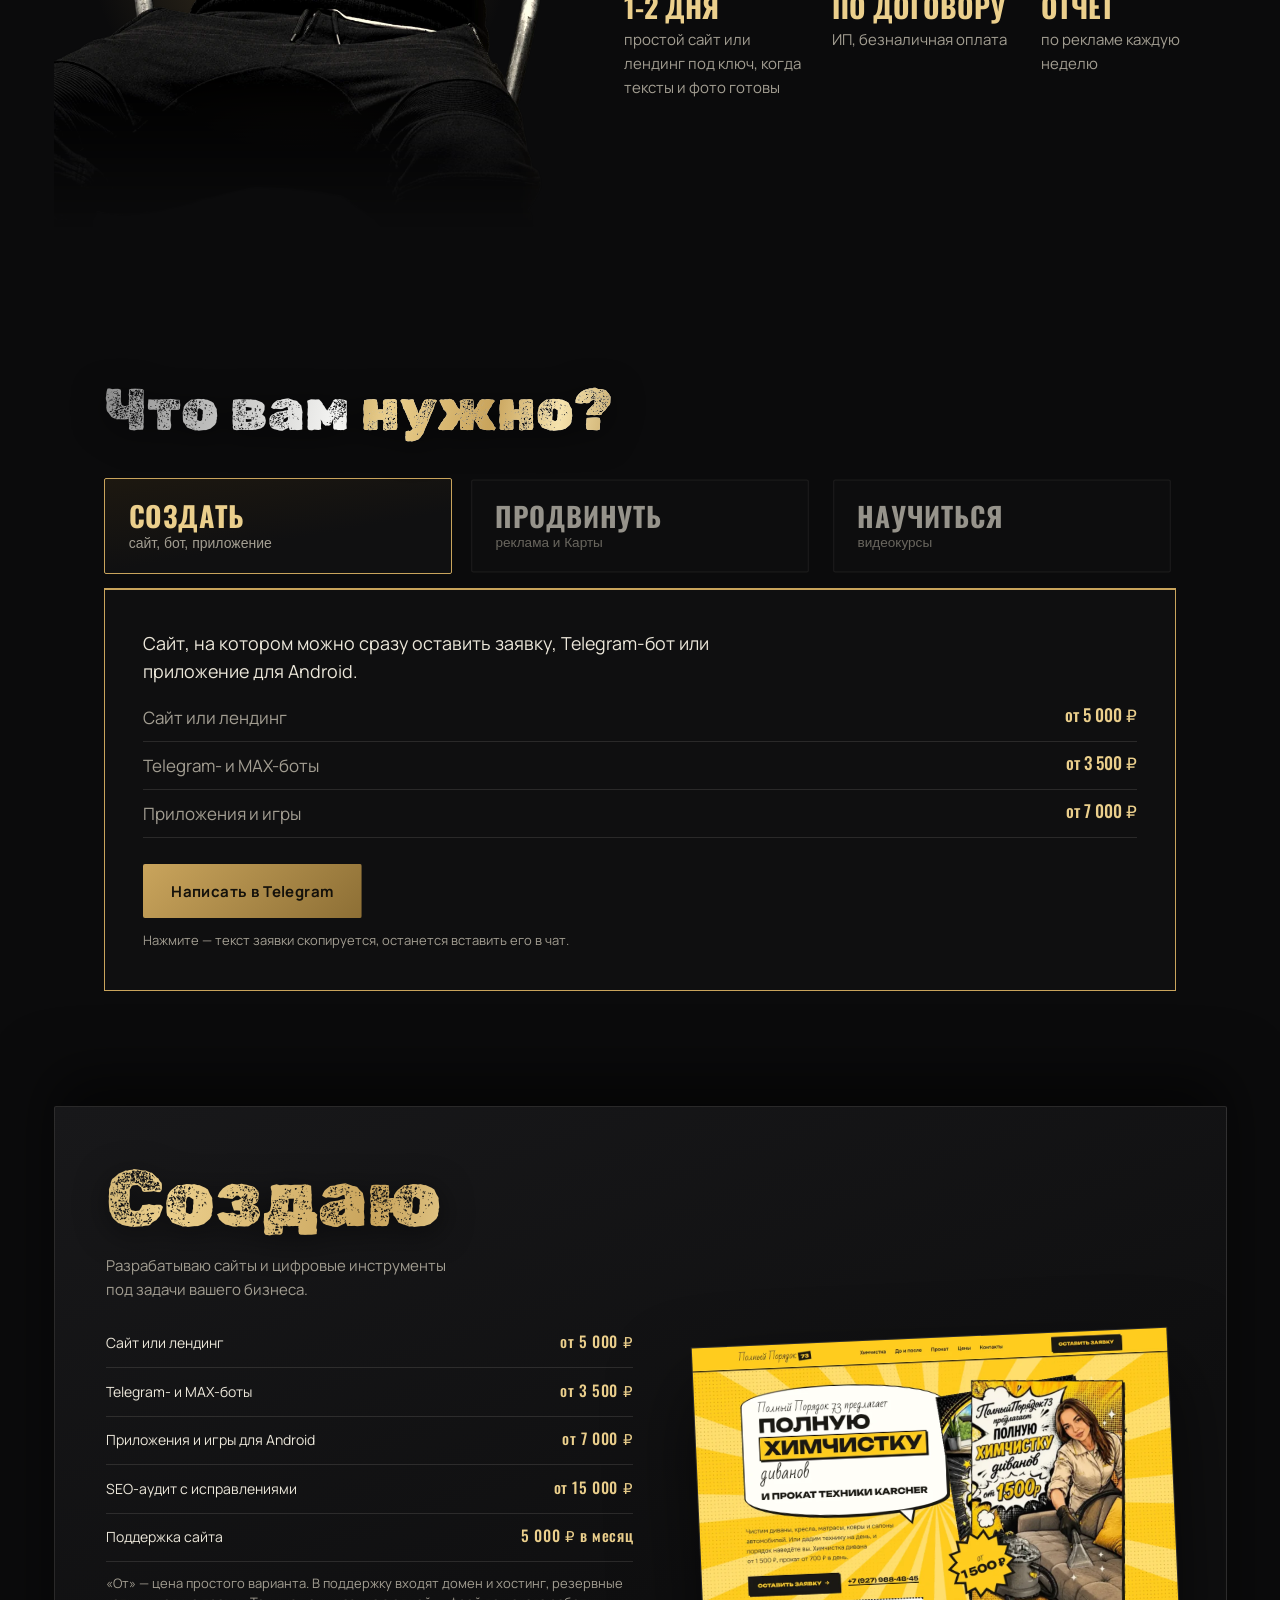
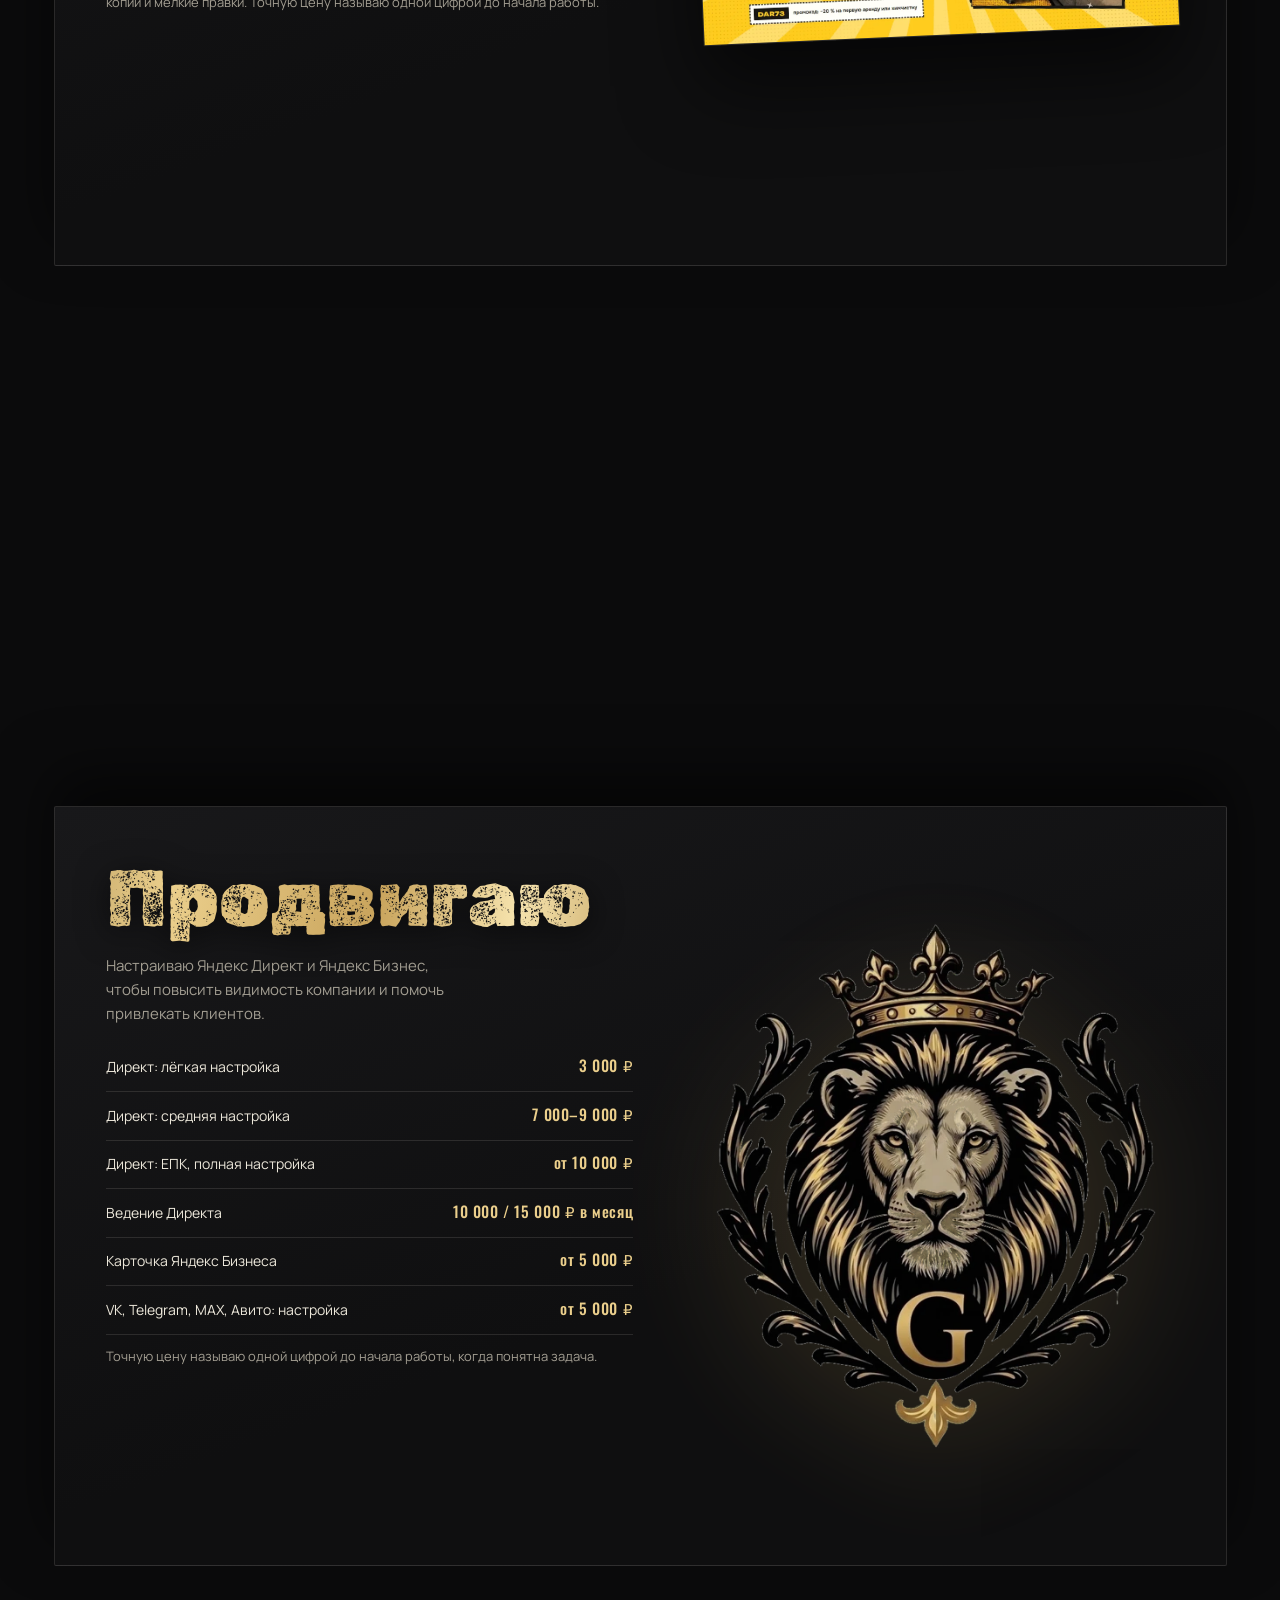
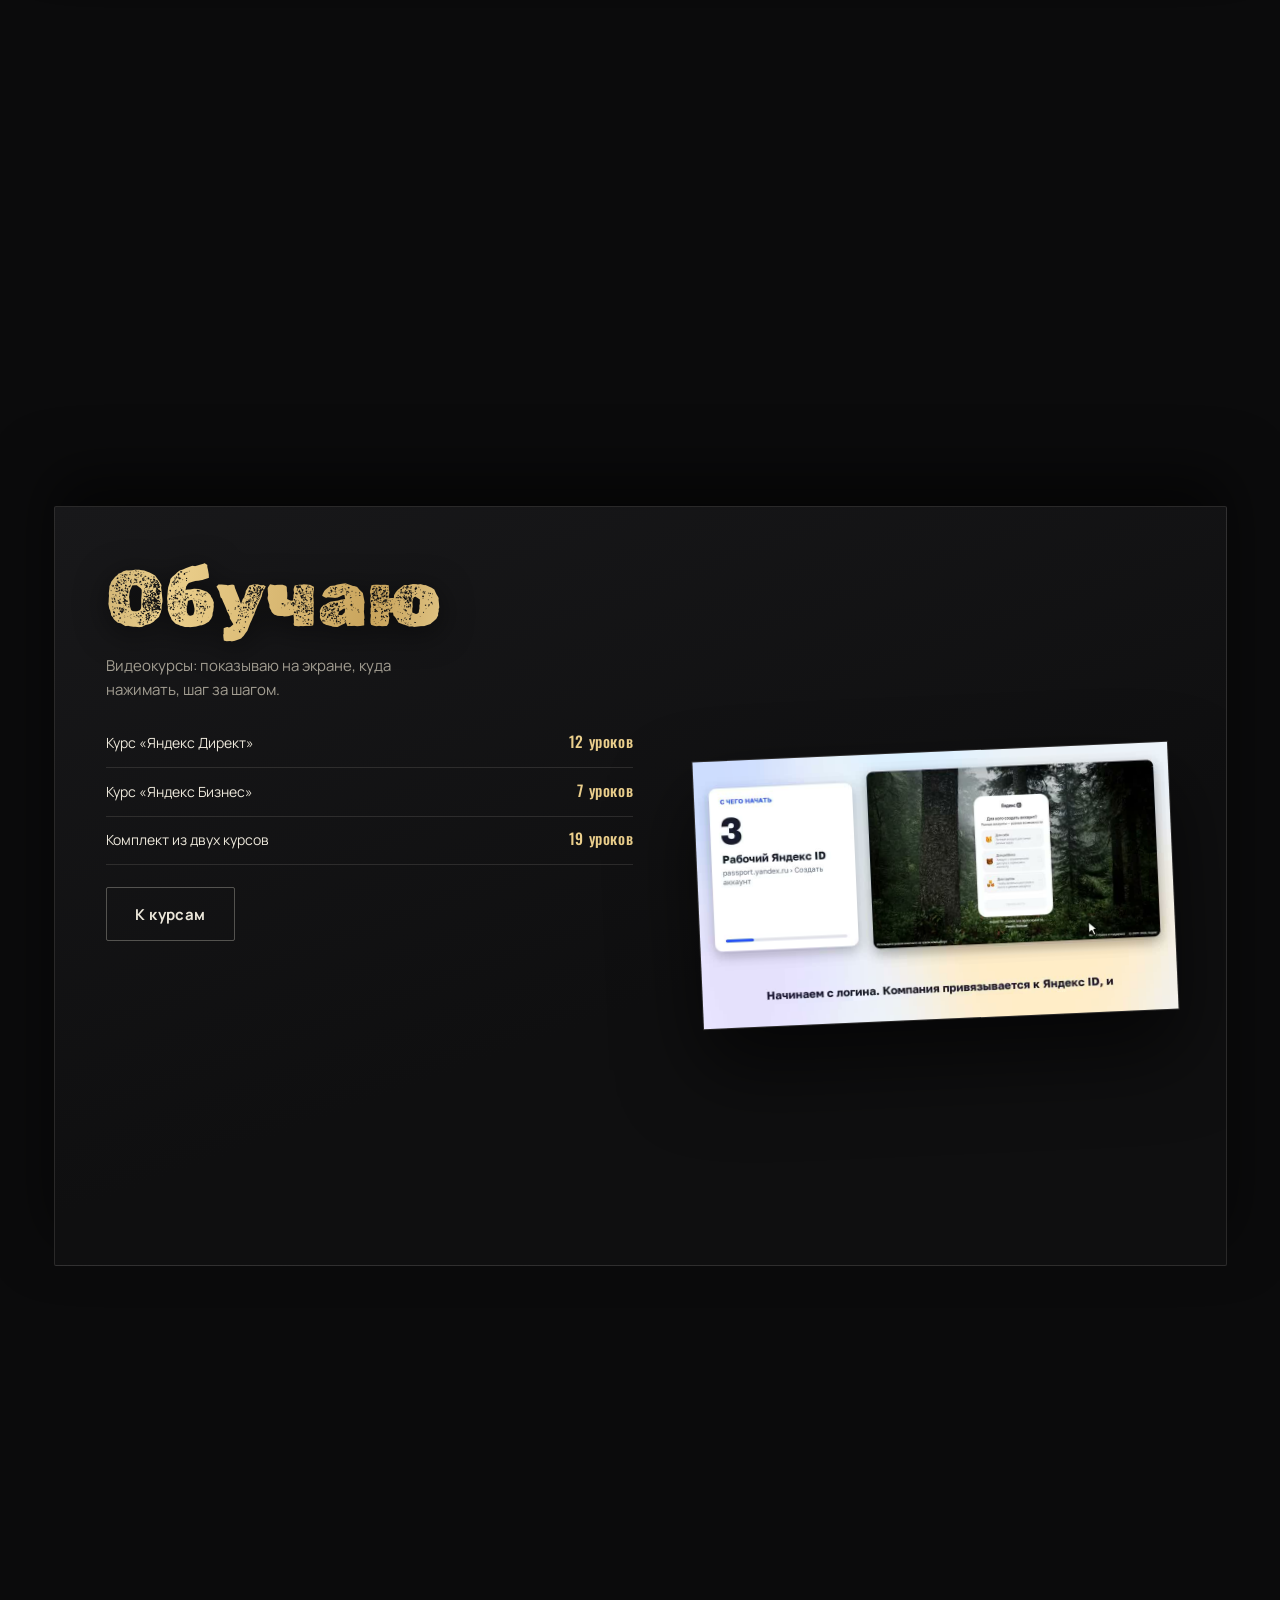
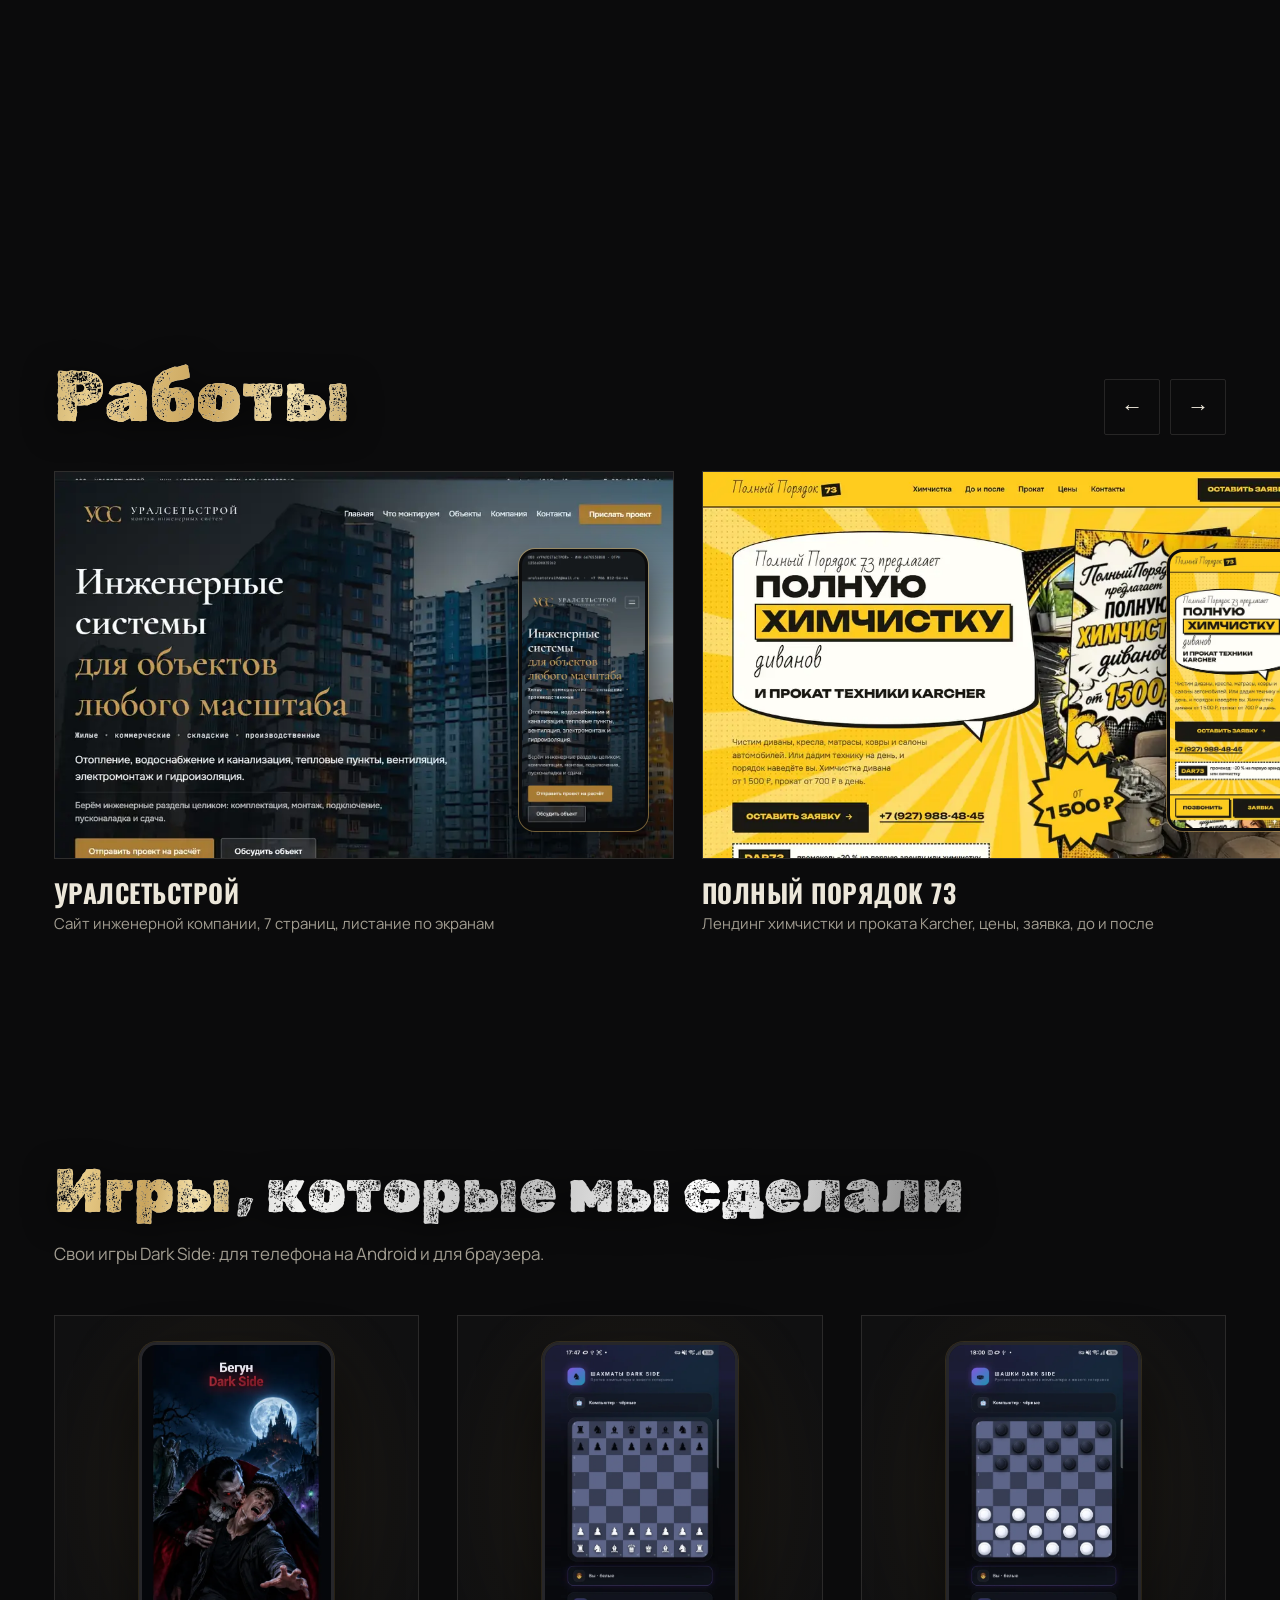
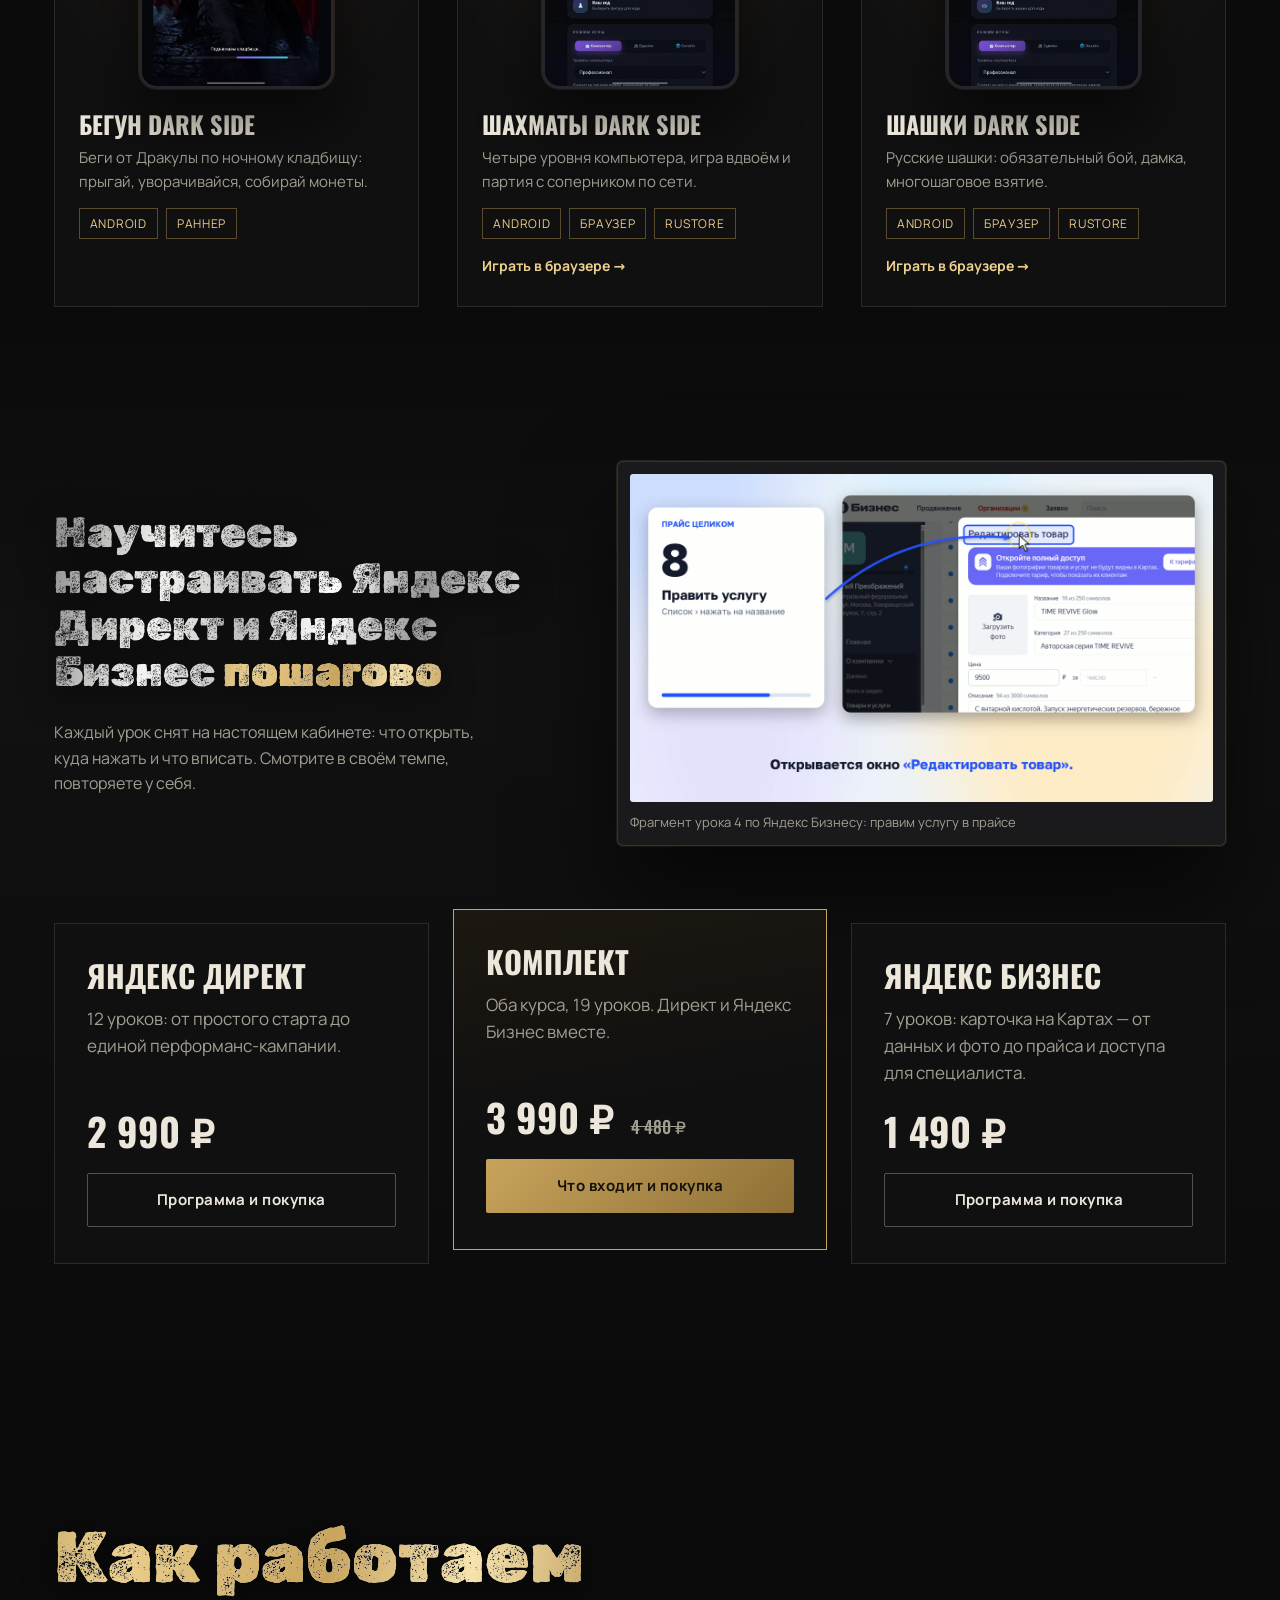
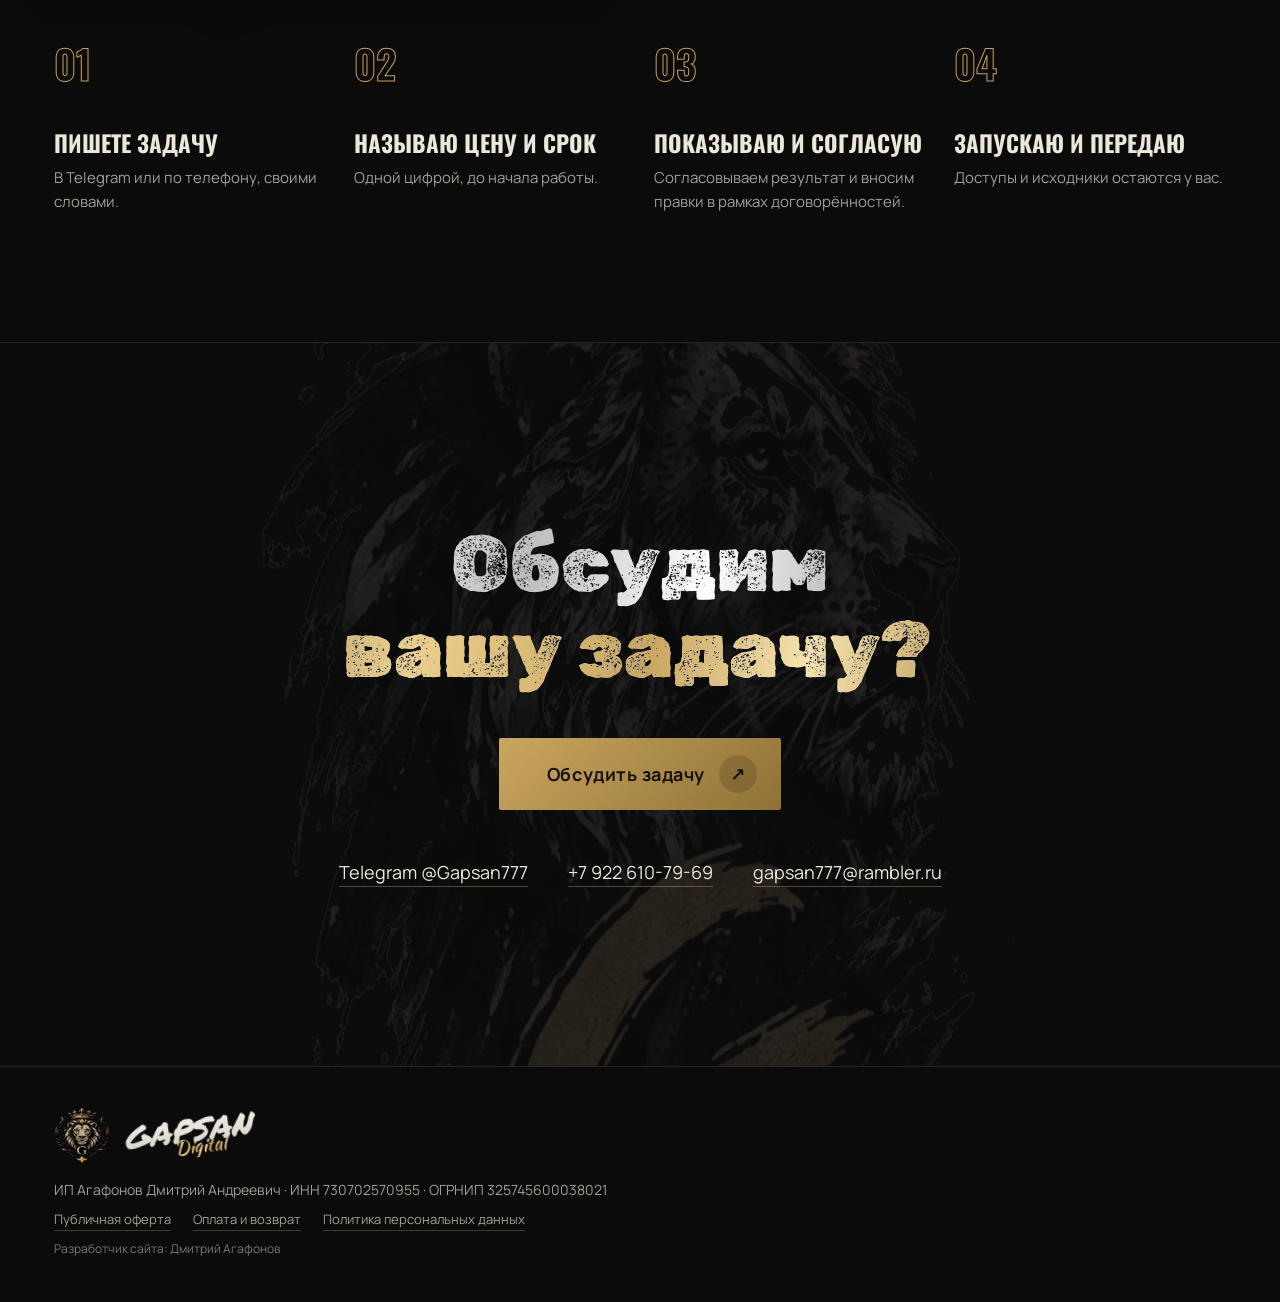
==== commit 9bfd6adf: "Проект 00 — Gapsan Digital: iPhone — сайт не дёргается при протяжке за низ (overscroll none, svh, пе" ====
--- a/index.html
+++ b/index.html
@@ -13,7 +13,7 @@
 <link rel="icon" href="img/favicon.png">
 <link rel="preload" href="fonts/rubikdirt-400-cyr.woff2" as="font" type="font/woff2" crossorigin>
 <link rel="preload" href="img/herb.webp" as="image">
-<link rel="stylesheet" href="css/site.css?v=2610t">
+<link rel="stylesheet" href="css/site.css?v=2810a">
 <script type="application/ld+json">
 {"@context":"https://schema.org","@type":"ProfessionalService","name":"Gapsan Digital","founder":{"@type":"Person","name":"Дмитрий Агафонов"},
 "telephone":"+79226107969","email":"gapsan777@rambler.ru","url":"https://t.me/Gapsan777",
@@ -292,6 +292,6 @@
   <p class="foot-dev">Разработчик сайта: Дмитрий Агафонов</p>
 </footer>
 
-<script src="js/site.js?v=2610t"></script>
+<script src="js/site.js?v=2810a"></script>
 </body>
 </html>
--- a/css/site.css
+++ b/css/site.css
@@ -20,6 +20,8 @@
 }
 *{box-sizing:border-box}
 html{color-scheme:dark;scroll-behavior:smooth;scroll-padding-top:var(--nav)}
+/* iPhone: «пружина» при протяжке за низ страницы + прыгающая панель Safari меняли высоту экрана — сайт дёргался (Салов, 28.10) */
+html,body{overscroll-behavior-y:none}
 /* обычная полоса прокрутки справа выглядела как обрезанный экран (Димон 26.10) — прячем, путь показывает линия прогресса */
 html{scrollbar-width:none}html::-webkit-scrollbar{display:none}
 body{margin:0;background:var(--bg);color:var(--text);font:400 17px/1.6 var(--sans);-webkit-font-smoothing:antialiased;overflow-x:clip}
@@ -78,7 +80,7 @@
 .progress i{display:block;height:100%;background:linear-gradient(90deg,var(--gold-lo),var(--gold-hi));transform:scaleX(0);transform-origin:left;opacity:.85;will-change:transform}
 
 /* ---------- первый экран ---------- */
-.hero{position:relative;min-height:100dvh;display:grid;grid-template-columns:minmax(0,1fr) minmax(0,1fr);align-items:center;gap:clamp(16px,3vw,56px);
+.hero{position:relative;min-height:100svh;display:grid;grid-template-columns:minmax(0,1fr) minmax(0,1fr);align-items:center;gap:clamp(16px,3vw,56px);
   padding:calc(var(--nav) + 12px) max(var(--pad),calc((100vw - 1440px)/2 + var(--pad))) 32px;overflow:hidden;isolation:isolate}
 .hero-copy{justify-self:center;width:min(100%,600px)}
 .hero::before{content:"";position:absolute;inset:0;z-index:-1;
@@ -102,7 +104,7 @@
 .hero-lead{max-width:36ch;margin:clamp(38px,6.5vh,64px) 0 clamp(22px,4vh,40px);font-size:clamp(16px,1.25vw,20px);color:var(--muted)}
 .hero-ctas{display:flex;gap:14px;flex-wrap:wrap}
 .hero-art{position:relative;height:100%;display:flex;align-items:center;justify-content:center}
-.lion-wrap{position:relative;height:min(calc(100dvh - var(--nav) - 56px),860px);aspect-ratio:1009/1400;transform:translate3d(var(--mx,0),var(--my,0),0);transition:transform .9s var(--ease)}
+.lion-wrap{position:relative;height:min(calc(100svh - var(--nav) - 56px),860px);aspect-ratio:1009/1400;transform:translate3d(var(--mx,0),var(--my,0),0);transition:transform .9s var(--ease)}
 .lion{width:100%;height:100%;object-fit:contain;
   clip-path:polygon(0 0,0 0,0 100%,0 100%);filter:blur(12px) brightness(1.4);transform:scale(1.06);
   transition:clip-path 1.9s cubic-bezier(.65,0,.2,1) .2s,filter 1.6s var(--ease) .4s,transform 2.2s var(--ease) .2s}
@@ -153,7 +155,7 @@
 
 /* ---------- услуги: панели складываются стопкой ---------- */
 .stack{position:relative;padding:0 var(--pad) clamp(16px,2vw,32px)}
-.panel{position:sticky;top:calc(var(--nav) + 12px);height:calc(100dvh - var(--nav) - 28px);min-height:520px;margin-bottom:22px;display:flex}
+.panel{position:sticky;top:calc(var(--nav) + 12px);height:calc(100svh - var(--nav) - 28px);min-height:520px;margin-bottom:22px;display:flex}
 .panel-in{position:relative;flex:1;display:grid;grid-template-columns:minmax(0,1.05fr) minmax(0,.95fr);grid-template-rows:auto auto 1fr;column-gap:clamp(24px,5vw,80px);
   align-content:center;padding:clamp(24px,4vw,56px);background:linear-gradient(160deg,#18181a,#0f0f10 60%);border:1px solid var(--line);border-radius:2px;overflow:hidden;
   box-shadow:0 -30px 60px rgba(0,0,0,.55)}
@@ -165,7 +167,7 @@
 .price b{font:500 clamp(15px,1.2vw,19px)/1.2 var(--display);letter-spacing:.04em;color:var(--gold-hi);white-space:nowrap;text-align:right}
 .price .price-note{display:block;border-bottom:0;padding-top:12px;font-size:13px;line-height:1.45;color:var(--muted)}
 .panel .btn{grid-column:1;grid-row:3;justify-self:start;align-self:start;margin-top:22px}
-.panel-pic{grid-column:2;grid-row:1/4;align-self:center;justify-self:center;width:100%;max-width:640px;max-height:calc(100dvh - var(--nav) - 140px);object-fit:contain;height:auto;
+.panel-pic{grid-column:2;grid-row:1/4;align-self:center;justify-self:center;width:100%;max-width:640px;max-height:calc(100svh - var(--nav) - 140px);object-fit:contain;height:auto;
   border:1px solid var(--line);transform:rotate(-2.5deg);box-shadow:0 40px 80px rgba(0,0,0,.6);transition:transform .8s var(--ease)}
 .panel:hover .panel-pic{transform:rotate(0) scale(1.02)}
 .panel-pic.lionmark{border:0;box-shadow:none;max-width:440px;transform:none;opacity:.92;filter:drop-shadow(0 30px 60px rgba(201,164,92,.2))}
@@ -317,7 +319,7 @@
 /* ---------- экраны ниже ---------- */
 @media (max-height:780px) and (min-width:901px){
   .hero-title{font-size:clamp(42px,min(5.2vw,10.4vh),86px)}
-  .lion-wrap{height:min(80dvh,820px)}
+  .lion-wrap{height:min(80svh,820px)}
 }
 @media (max-width:1100px){
   .menu{gap:20px}
@@ -340,7 +342,7 @@
   .hero-copy{justify-self:stretch;width:auto}
   .hero-art{justify-content:center}
   .hero-art{order:-1;height:auto;margin:0 calc(var(--pad)*-1)}
-  .lion-wrap{height:min(36dvh,340px)}
+  .lion-wrap{height:min(36svh,340px)}
   .pick-tabs{grid-template-columns:1fr}
   .pick-tabs [aria-selected=false]{transform:none}
   .hero-title{font-size:clamp(40px,11.2vw,84px)}
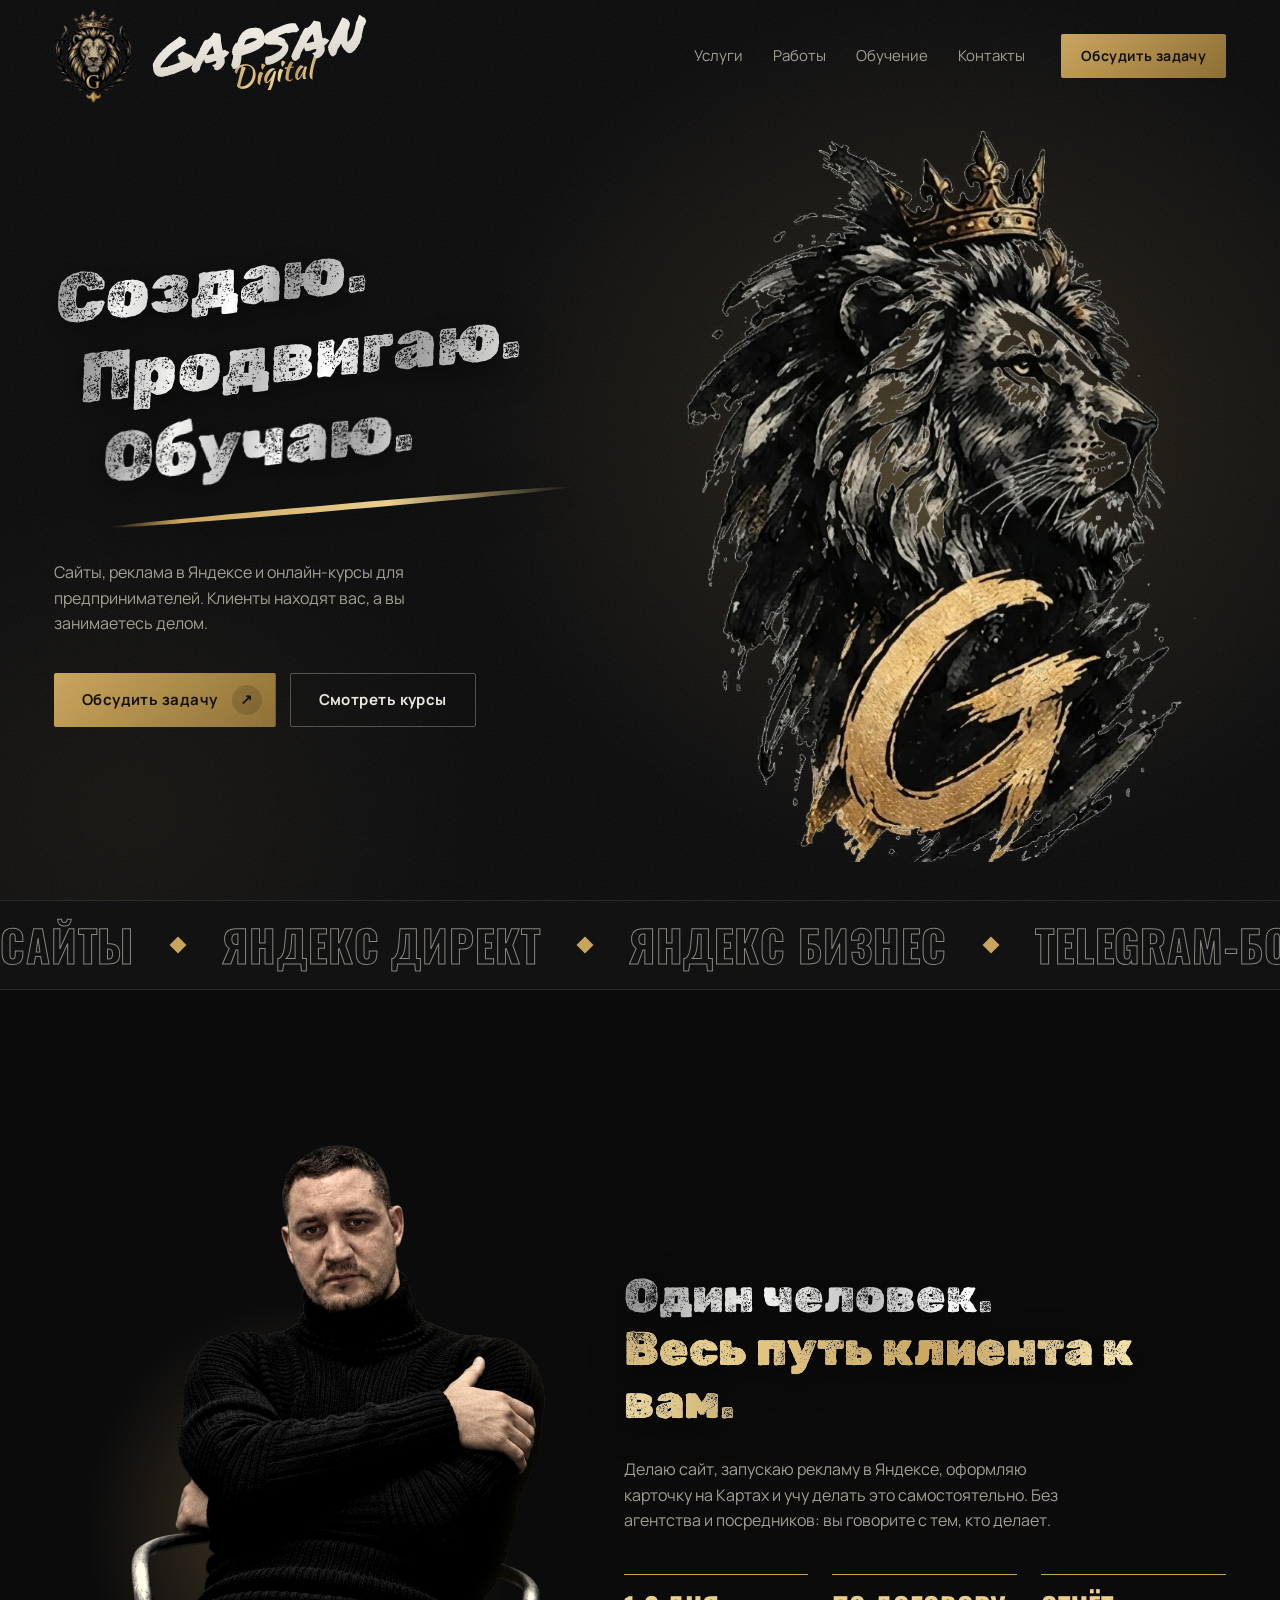
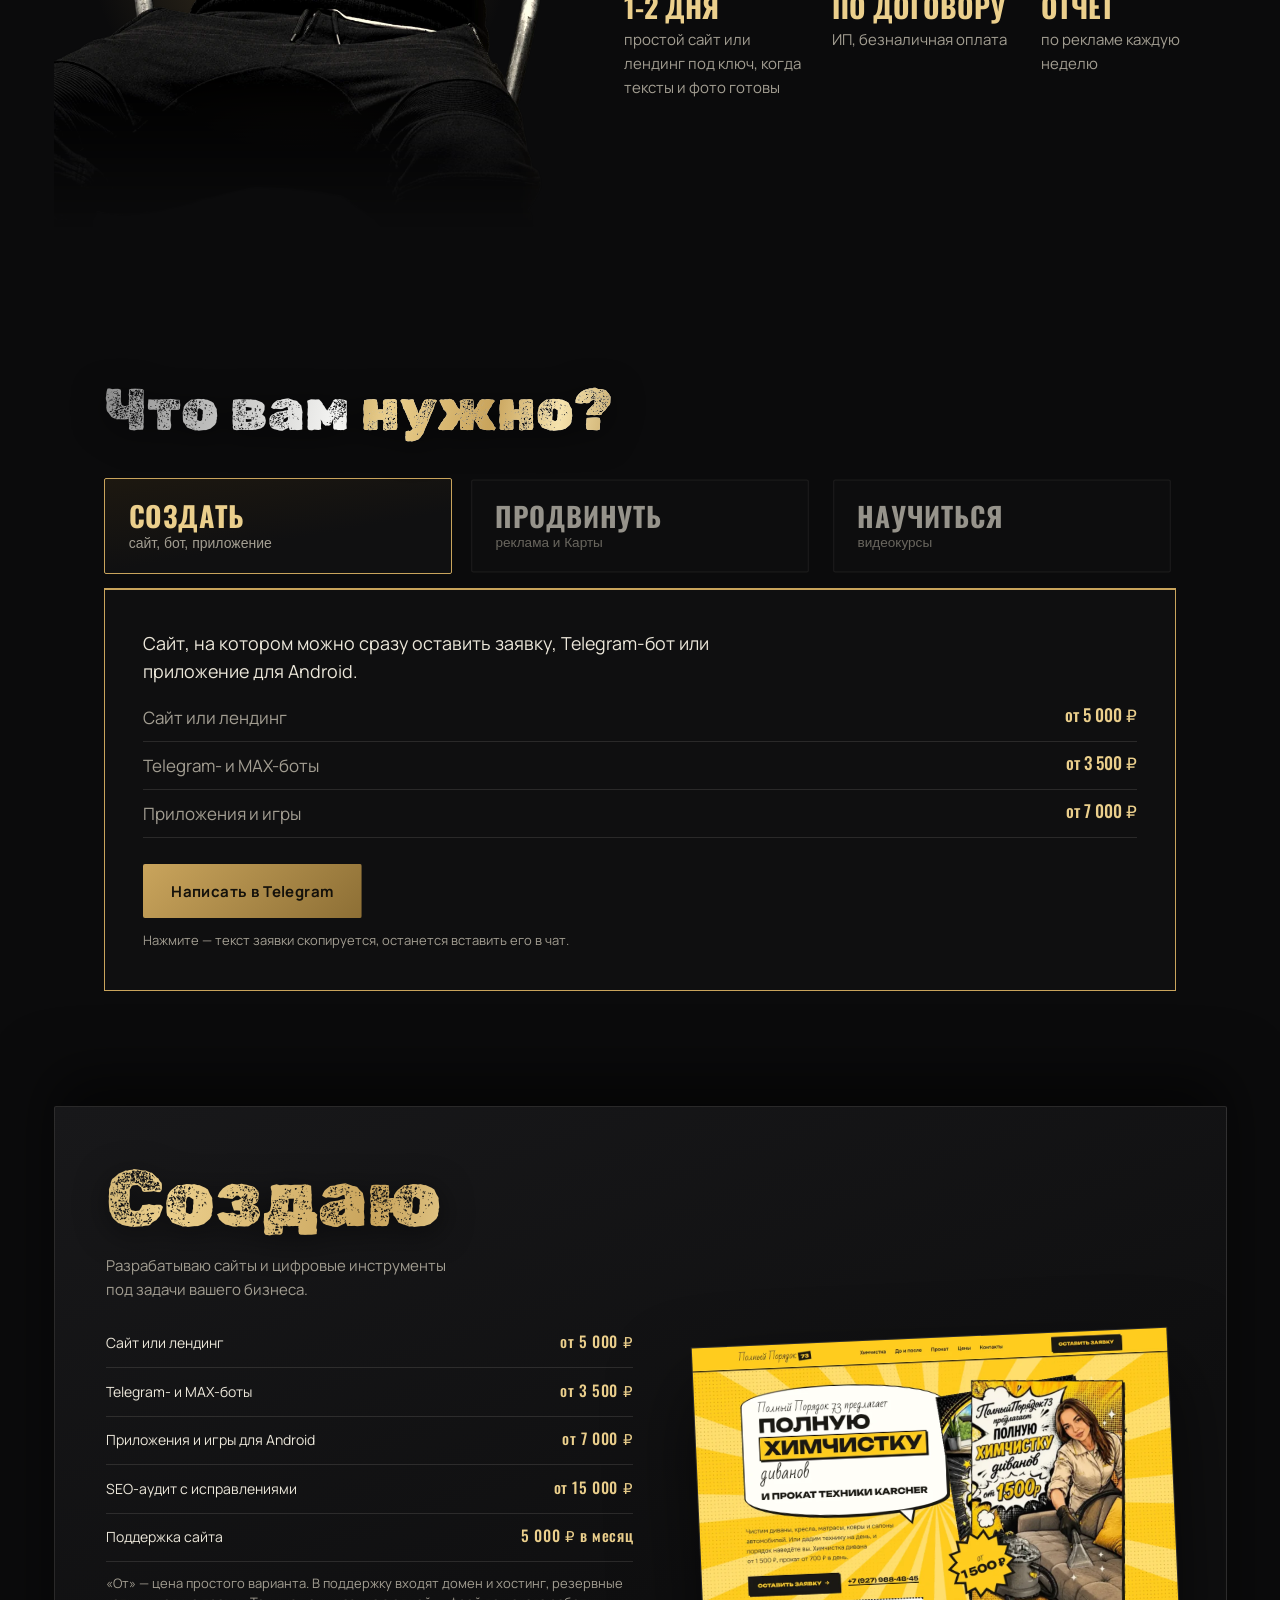
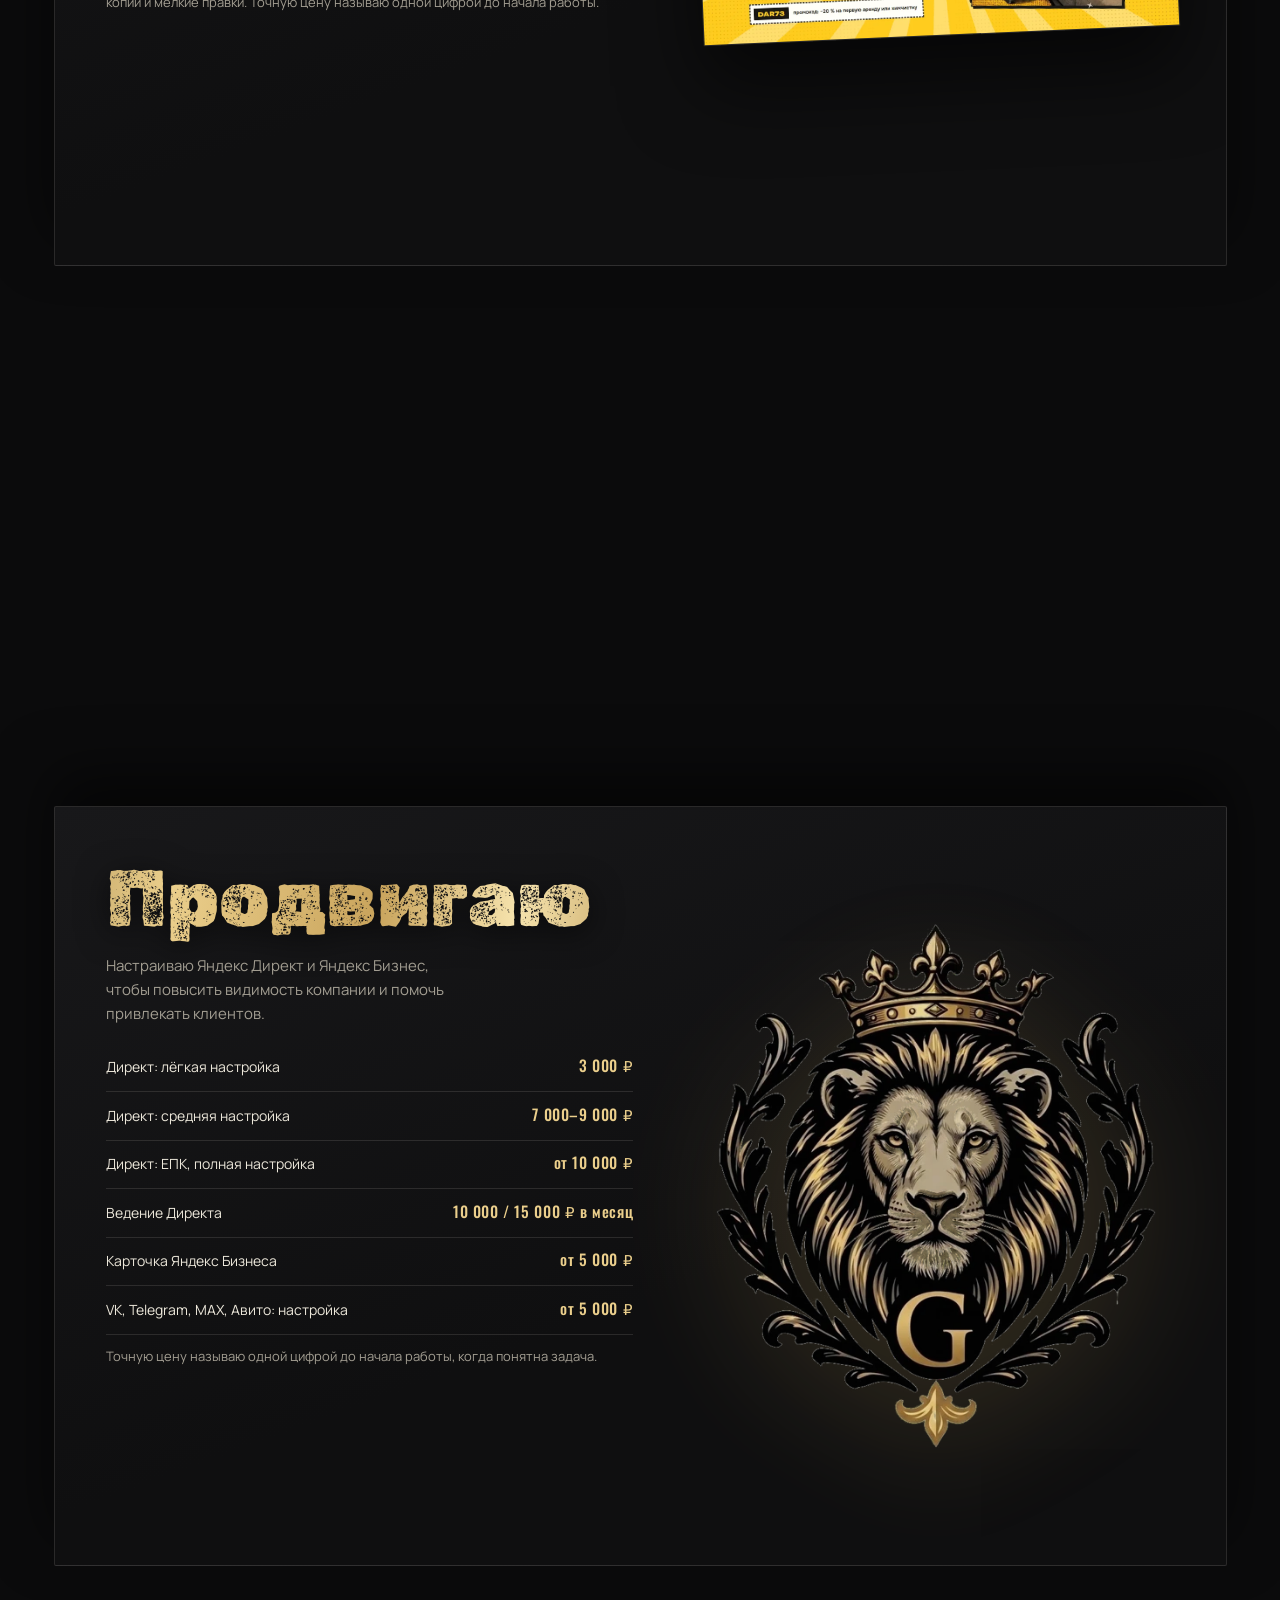
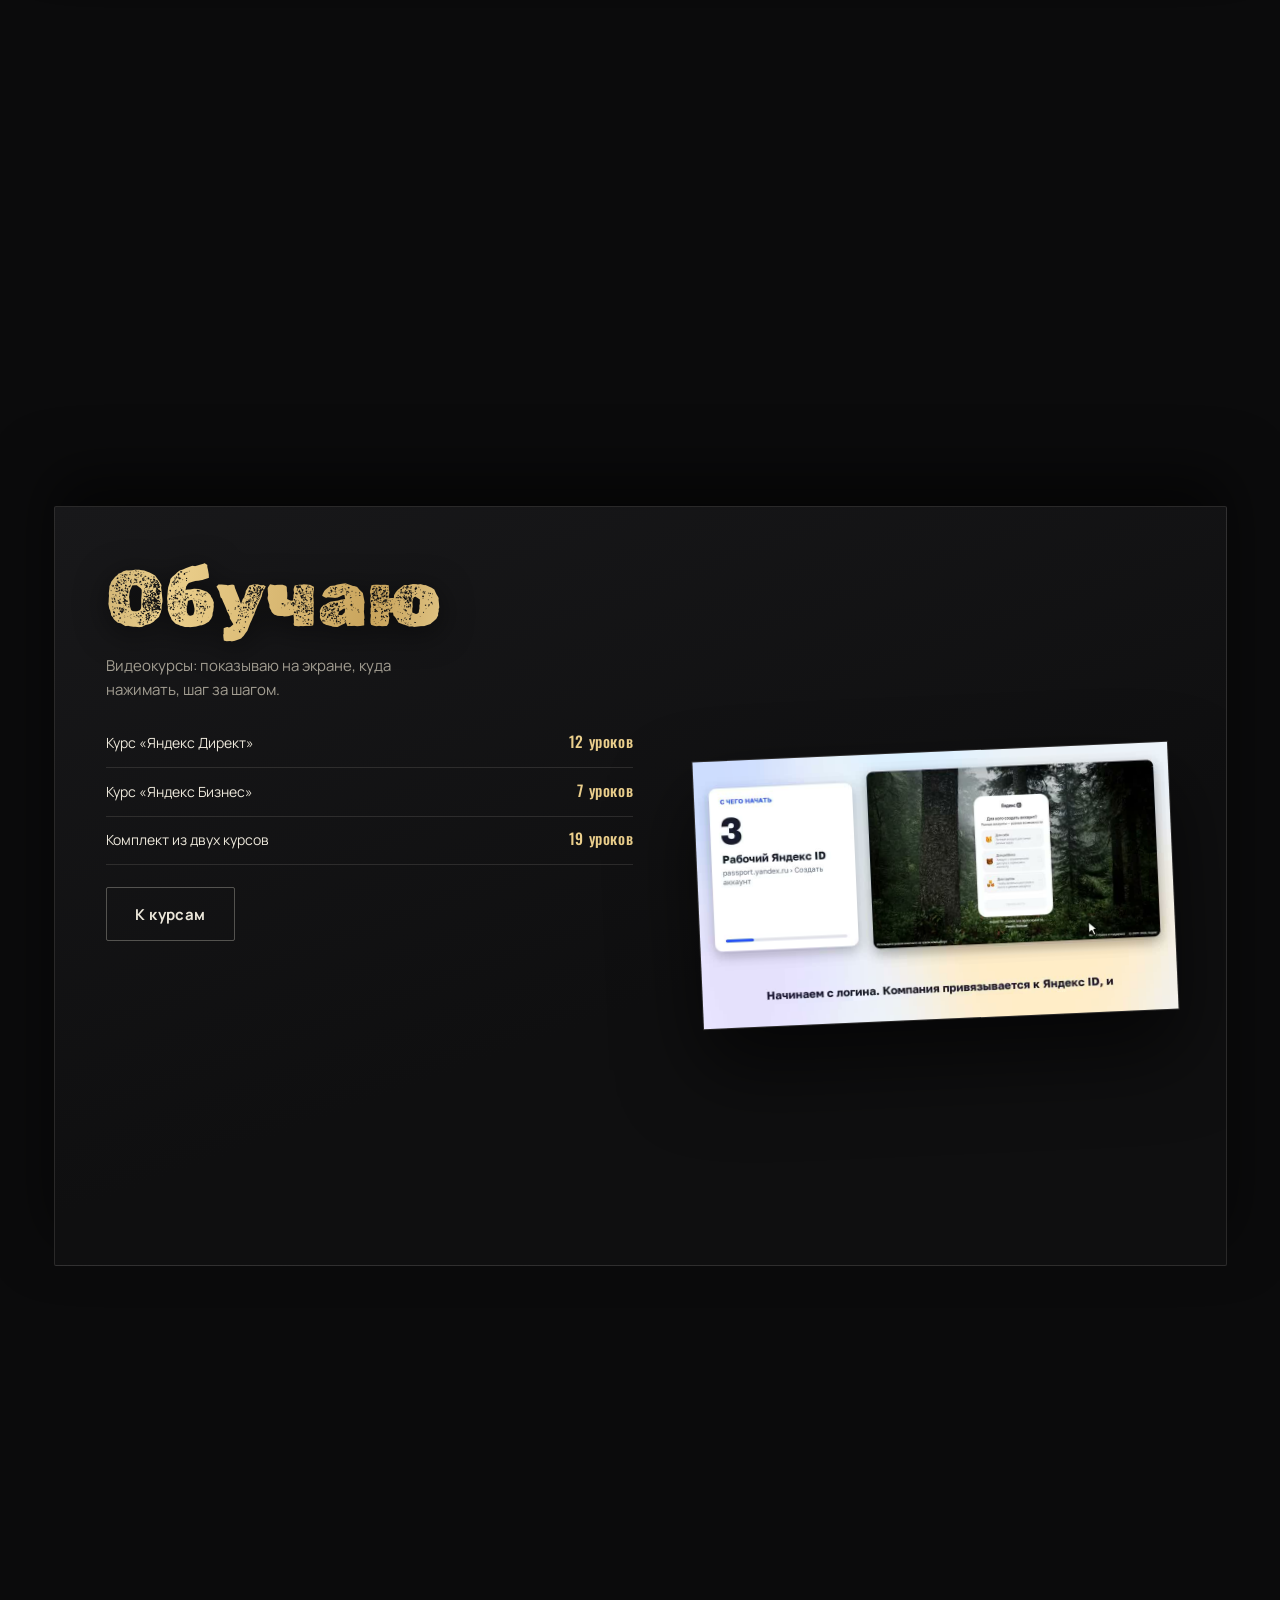
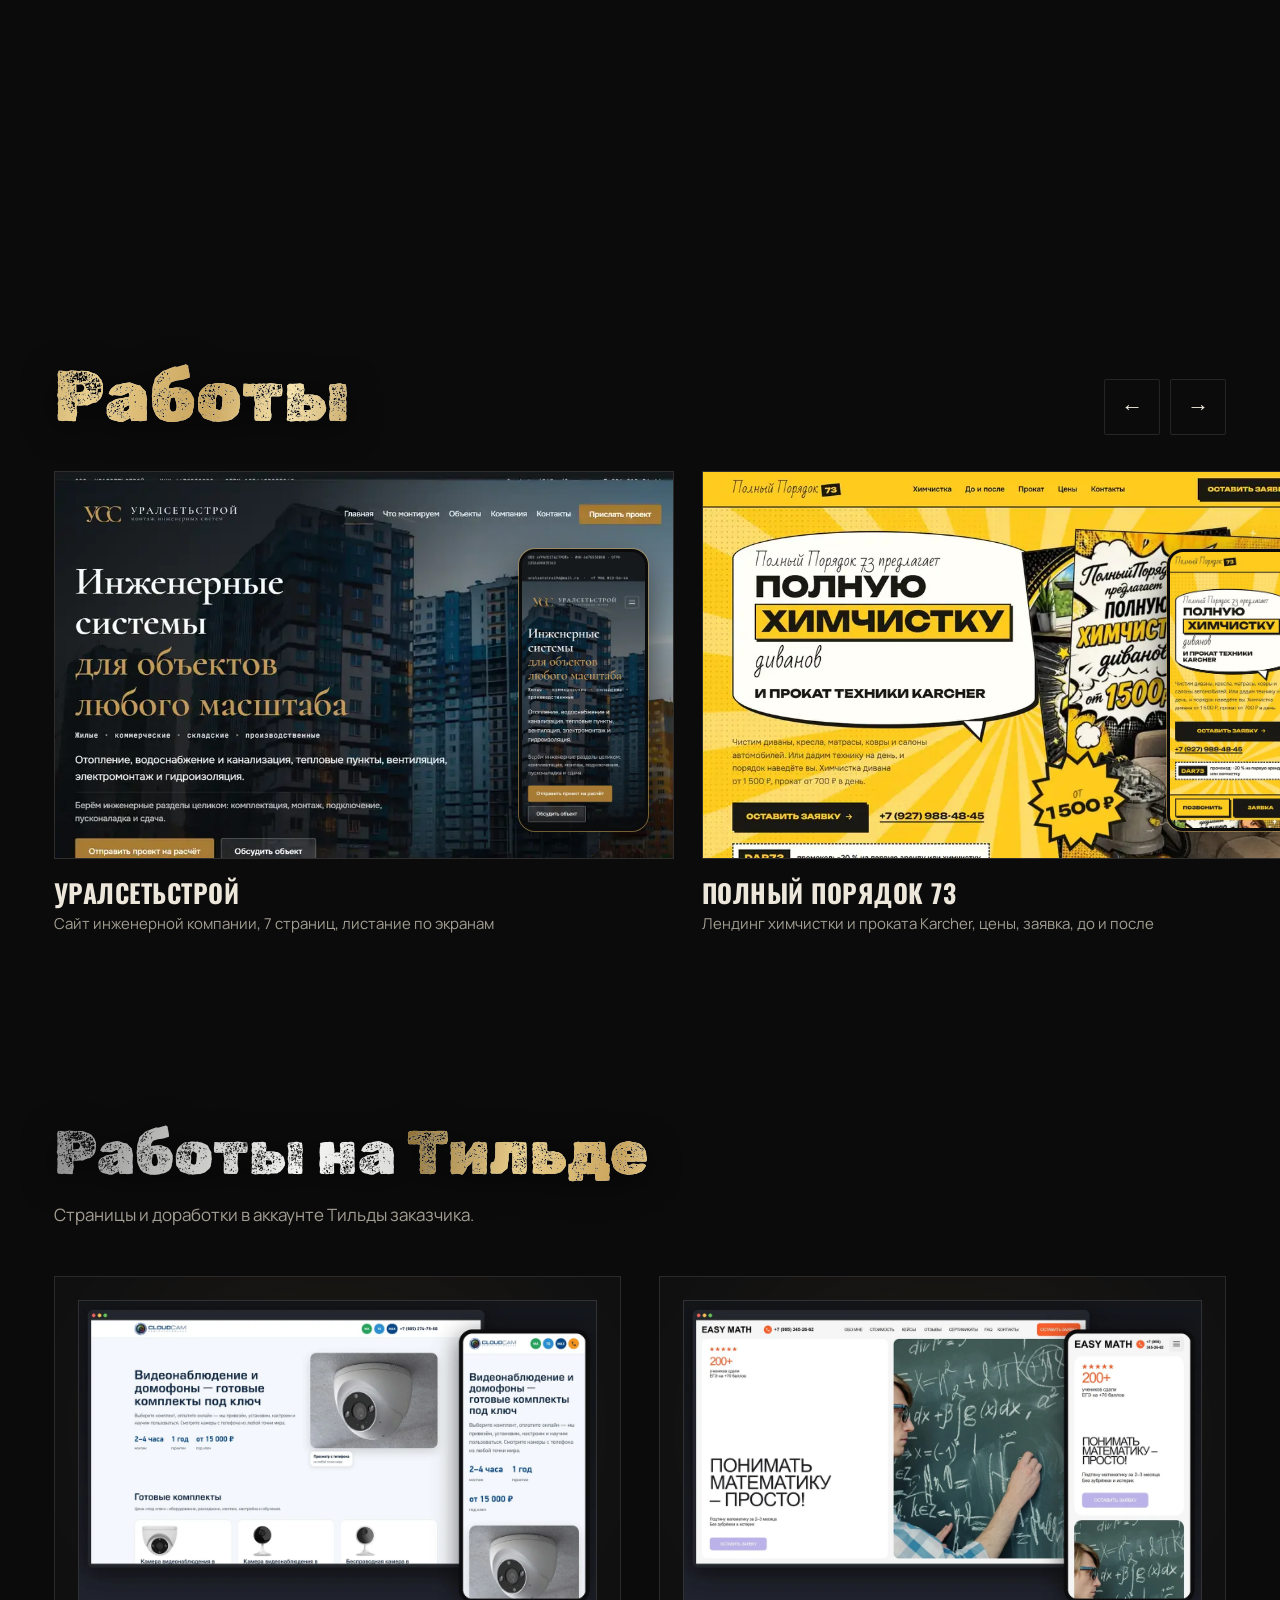
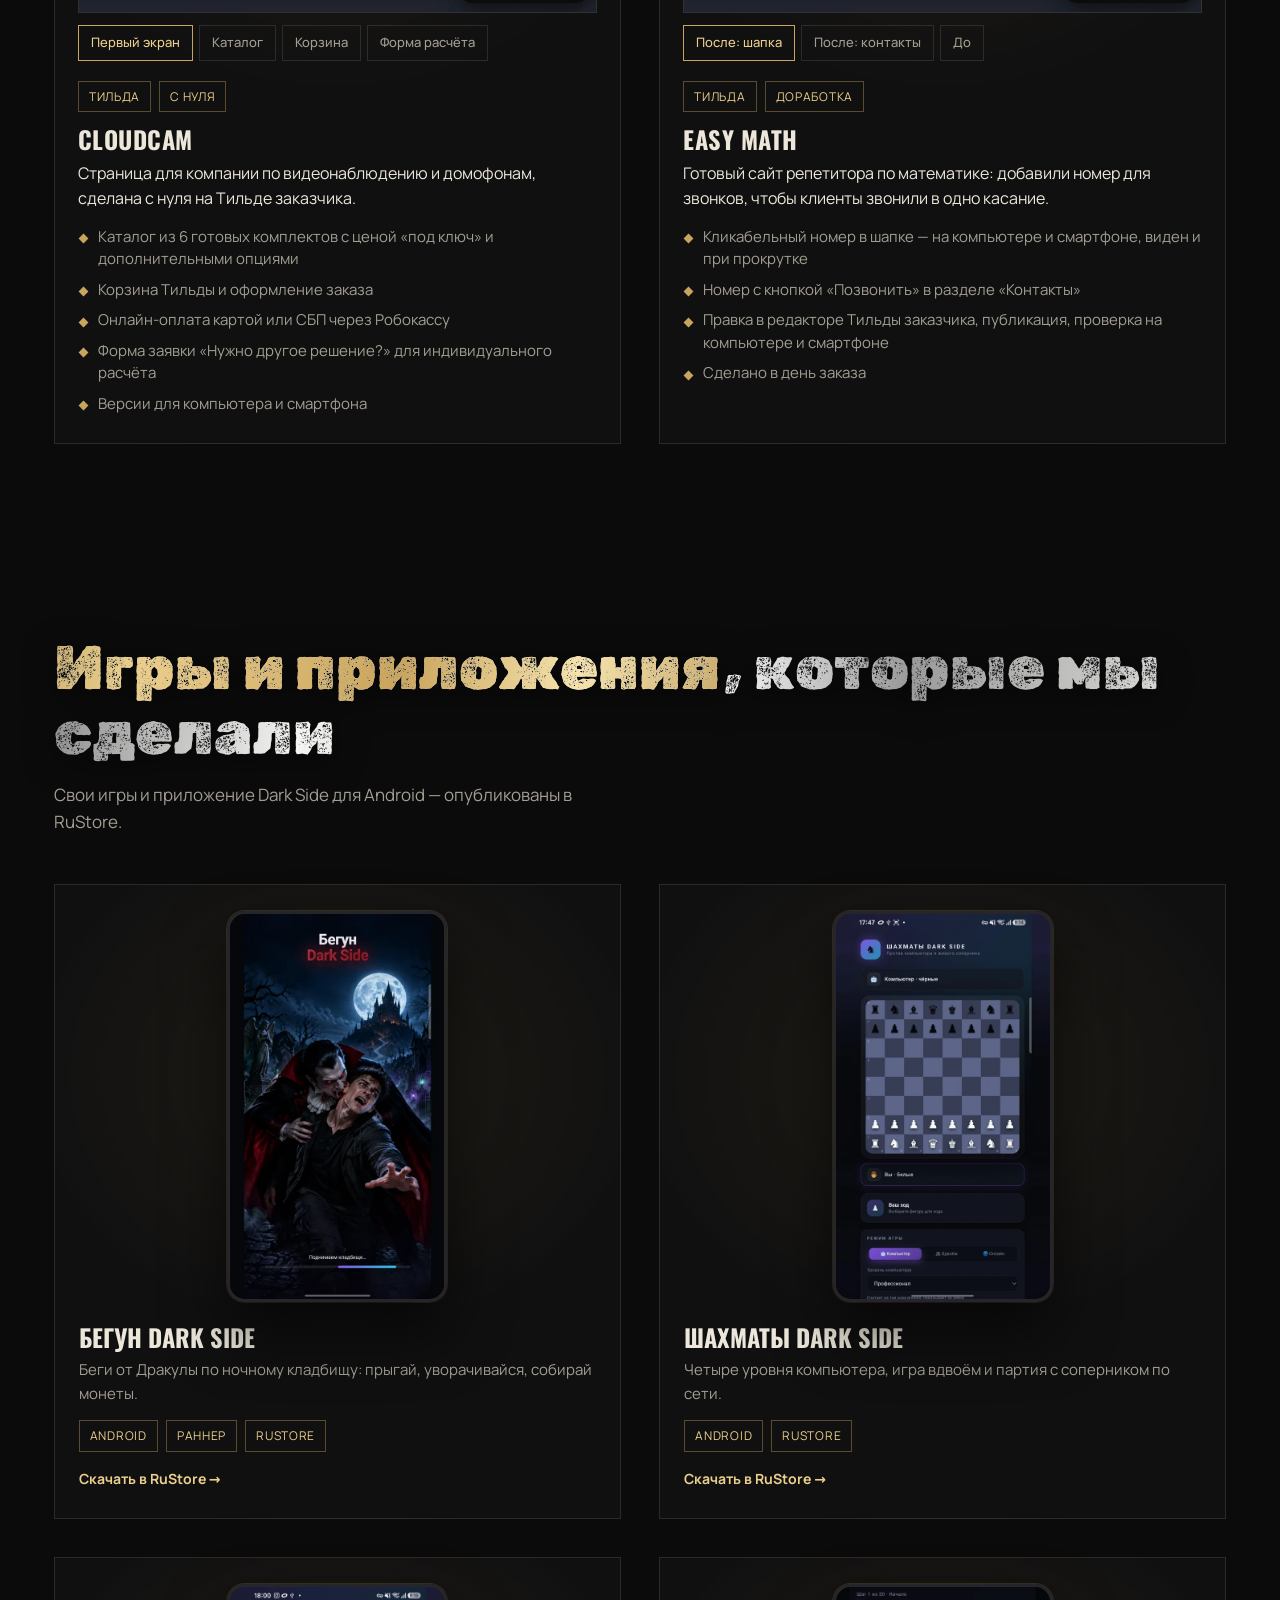
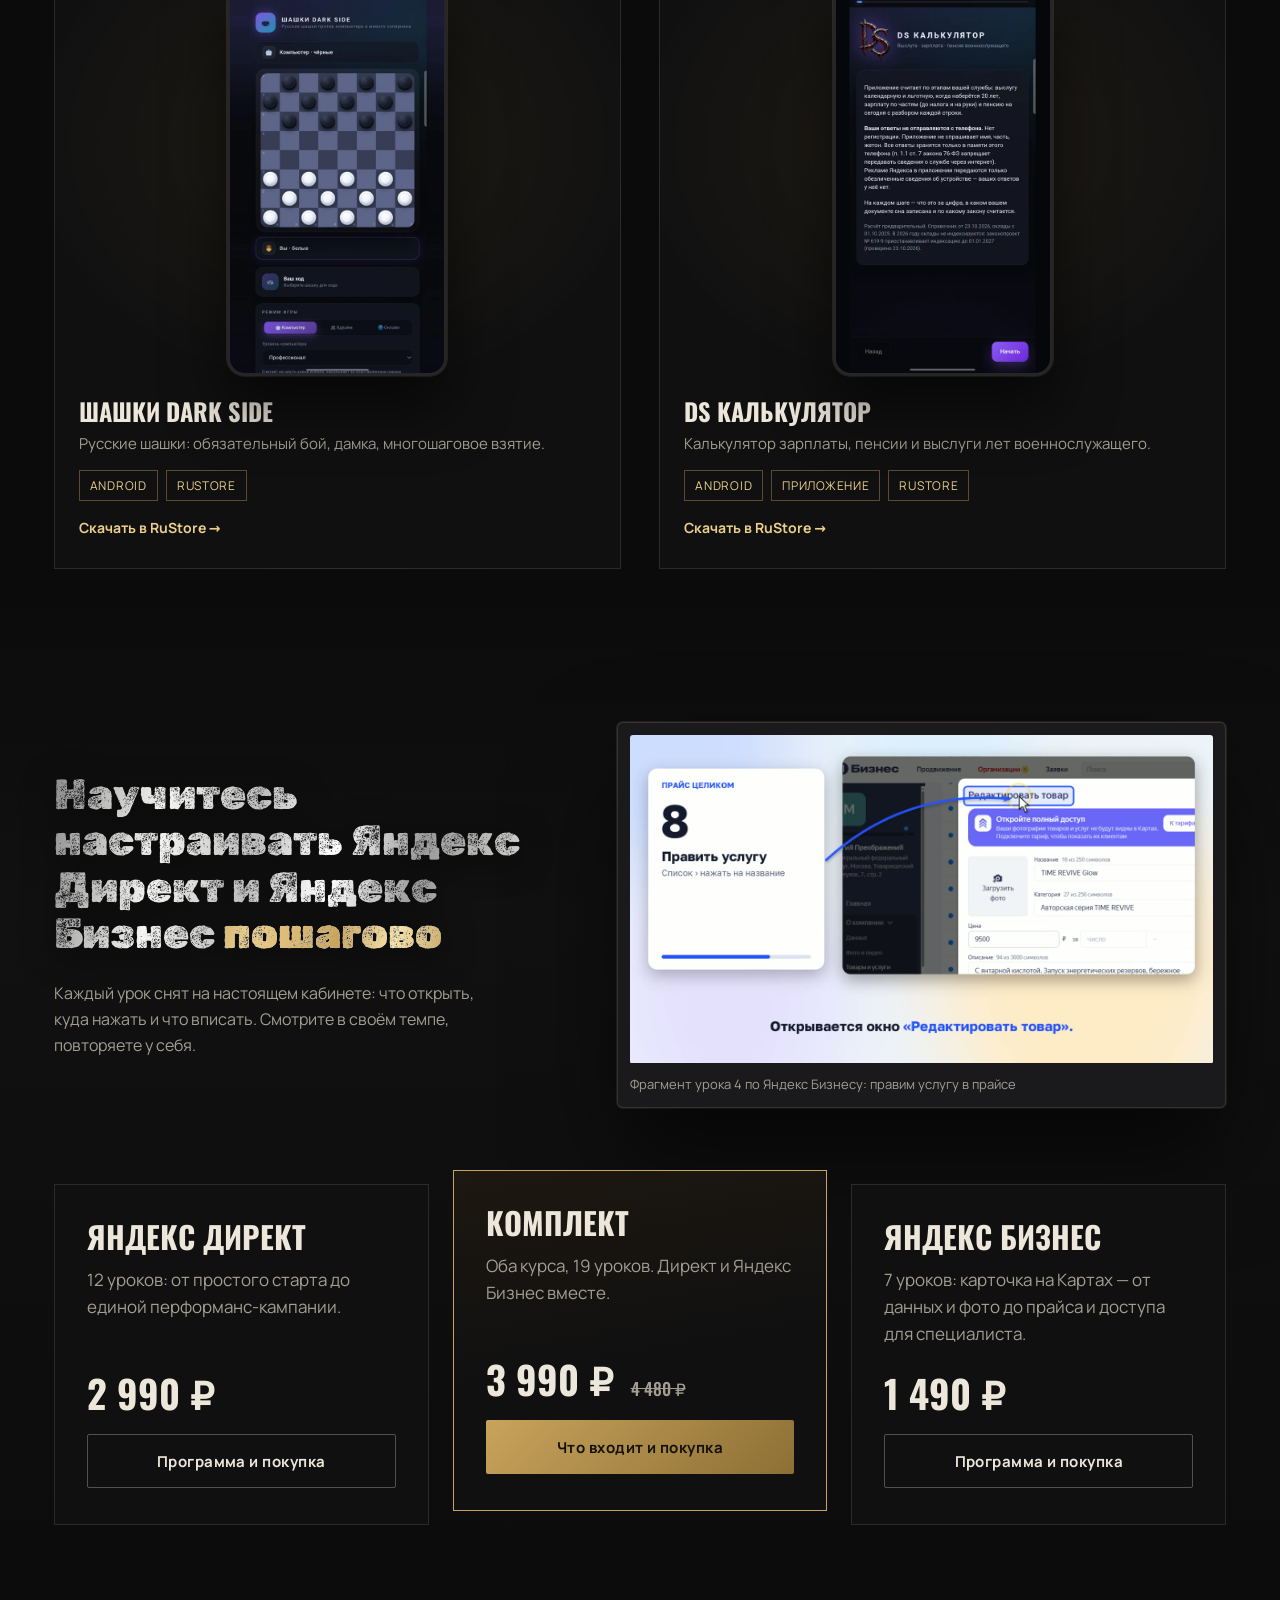
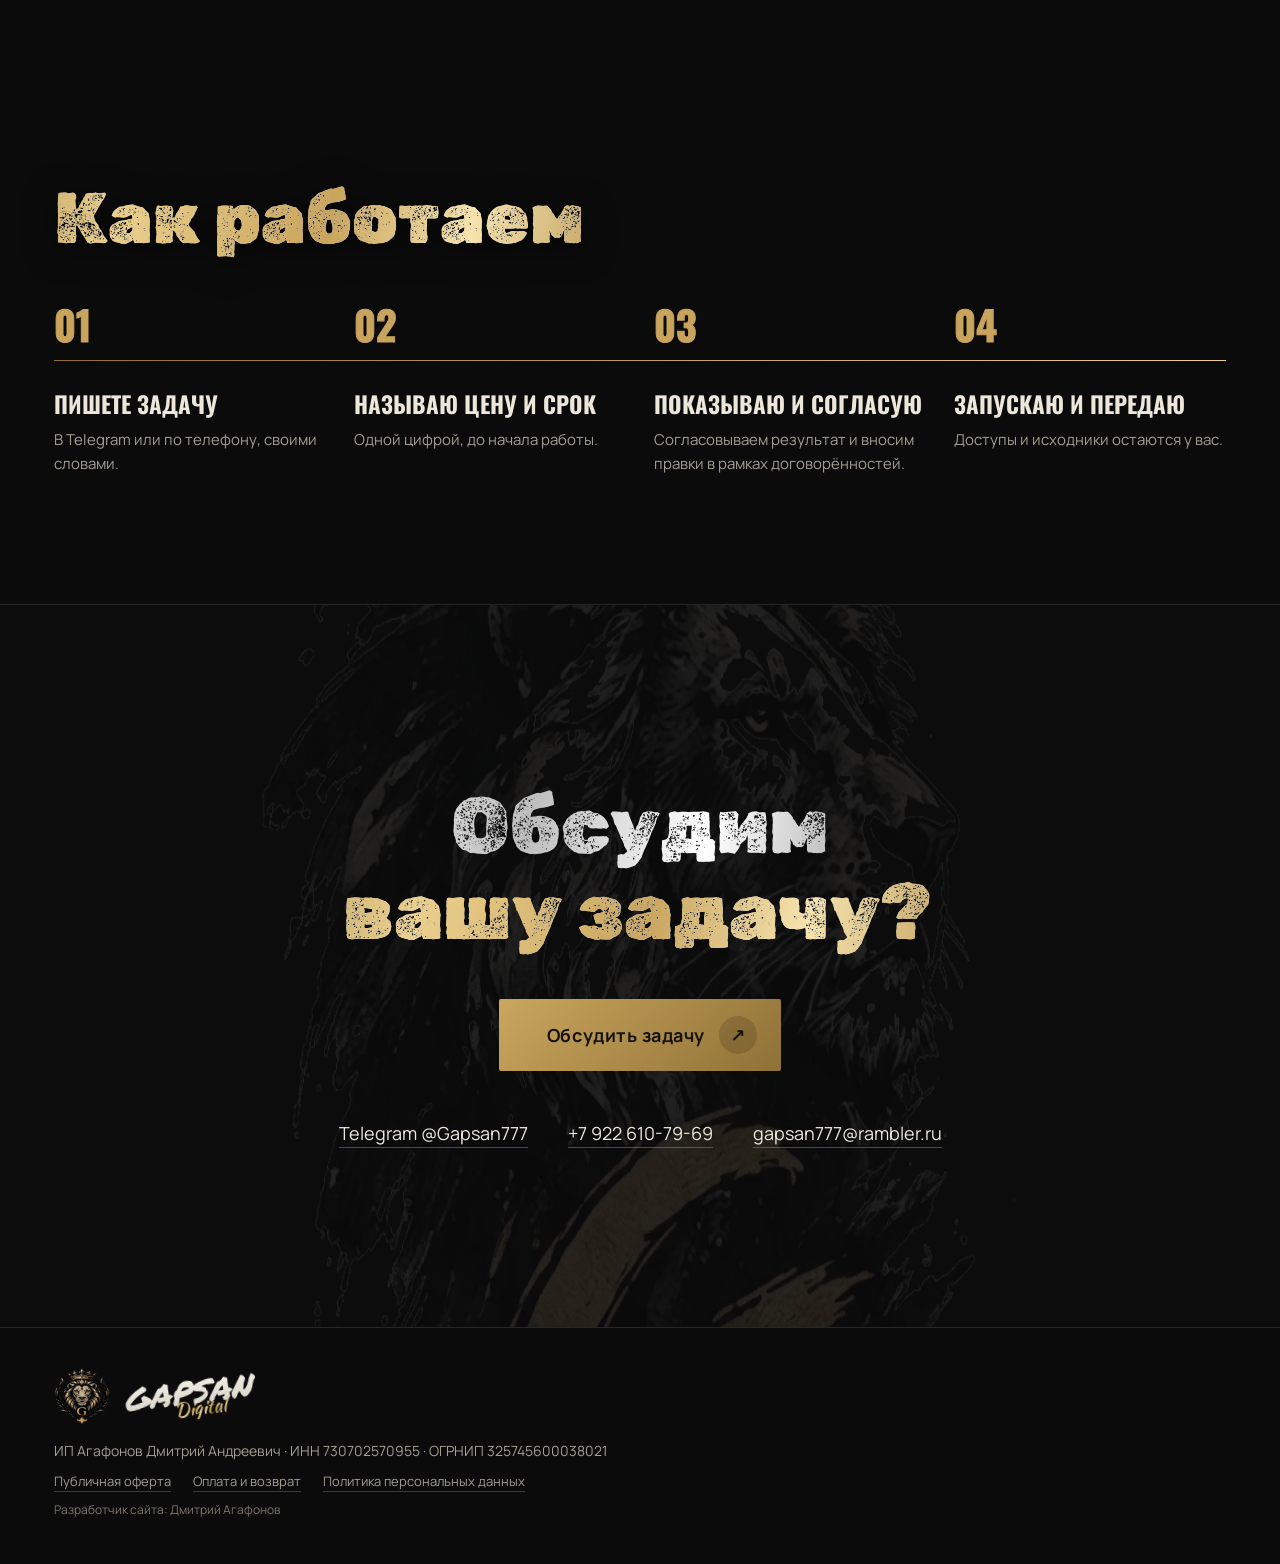
==== commit c379cd25: "Проект 00 — Gapsan Digital: раздел «Работы на Тильде», «Игры и приложения» со ссылками на RuStore, л" ====
--- a/index.html
+++ b/index.html
@@ -14,6 +14,7 @@
 <link rel="preload" href="fonts/rubikdirt-400-cyr.woff2" as="font" type="font/woff2" crossorigin>
 <link rel="preload" href="img/herb.webp" as="image">
 <link rel="stylesheet" href="css/site.css?v=2810a">
+<link rel="stylesheet" href="css/tilda-draft.css?v=0511a">
 <script type="application/ld+json">
 {"@context":"https://schema.org","@type":"ProfessionalService","name":"Gapsan Digital","founder":{"@type":"Person","name":"Дмитрий Агафонов"},
 "telephone":"+79226107969","email":"gapsan777@rambler.ru","url":"https://t.me/Gapsan777",
@@ -196,33 +197,91 @@
   </div>
 </section>
 
+<!-- РАБОТЫ НА ТИЛЬДЕ (05.11) -->
+<section class="tworks" id="tilda" aria-labelledby="tilda-h">
+  <div class="tworks-head">
+    <h2 id="tilda-h" class="reveal">Работы на <span class="gtext">Тильде</span></h2>
+    <p class="reveal">Страницы и доработки в аккаунте Тильды заказчика.</p>
+  </div>
+  <div class="tgrid">
+    <article class="tcase reveal" data-frames>
+      <div class="tcase-pic">
+        <img class="on" src="img/work/tilda-cloudcam-1.webp" alt="CloudCam: первый экран страницы на компьютере и телефоне" loading="lazy" width="1280" height="770">
+        <img src="img/work/tilda-cloudcam-2.webp" alt="CloudCam: каталог готовых комплектов с ценой и кнопкой «Купить»" loading="lazy" width="1280" height="770">
+        <img src="img/work/tilda-cloudcam-3.webp" alt="CloudCam: корзина Тильды с оформлением заказа" loading="lazy" width="1280" height="770">
+        <img src="img/work/tilda-cloudcam-4.webp" alt="CloudCam: форма заявки «Нужно другое решение?»" loading="lazy" width="1280" height="770">
+      </div>
+      <div class="tcase-frames" role="group" aria-label="Снимки CloudCam">
+        <button type="button" aria-pressed="true">Первый экран</button><button type="button" aria-pressed="false">Каталог</button><button type="button" aria-pressed="false">Корзина</button><button type="button" aria-pressed="false">Форма расчёта</button>
+      </div>
+      <ul class="tags"><li>Тильда</li><li>С нуля</li></ul>
+      <h3>CloudCam</h3>
+      <p class="tcase-lead">Страница для компании по видеонаблюдению и домофонам, сделана с нуля на Тильде заказчика.</p>
+      <ul class="tcase-list">
+        <li>Каталог из 6 готовых комплектов с ценой «под ключ» и дополнительными опциями</li>
+        <li>Корзина Тильды и оформление заказа</li>
+        <li>Онлайн-оплата картой или СБП через Робокассу</li>
+        <li>Форма заявки «Нужно другое решение?» для индивидуального расчёта</li>
+        <li>Версии для компьютера и смартфона</li>
+      </ul>
+    </article>
+    <article class="tcase reveal" data-frames>
+      <div class="tcase-pic">
+        <img class="on" src="img/work/tilda-easymath-2.webp" alt="Easy Math после доработки: номер телефона в шапке на компьютере и телефоне" loading="lazy" width="1280" height="770">
+        <img src="img/work/tilda-easymath-3.webp" alt="Easy Math после доработки: номер с кнопкой «Позвонить» в контактах" loading="lazy" width="1280" height="770">
+        <img src="img/work/tilda-easymath-1.webp" alt="Easy Math до доработки: шапка без номера телефона" loading="lazy" width="1280" height="770">
+      </div>
+      <div class="tcase-frames" role="group" aria-label="Снимки Easy Math">
+        <button type="button" aria-pressed="true">После: шапка</button><button type="button" aria-pressed="false">После: контакты</button><button type="button" aria-pressed="false">До</button>
+      </div>
+      <ul class="tags"><li>Тильда</li><li>Доработка</li></ul>
+      <h3>Easy Math</h3>
+      <p class="tcase-lead">Готовый сайт репетитора по математике: добавили номер для звонков, чтобы клиенты звонили в одно касание.</p>
+      <ul class="tcase-list">
+        <li>Кликабельный номер в шапке — на компьютере и смартфоне, виден и при прокрутке</li>
+        <li>Номер с кнопкой «Позвонить» в разделе «Контакты»</li>
+        <li>Правка в редакторе Тильды заказчика, публикация, проверка на компьютере и смартфоне</li>
+        <li>Сделано в день заказа</li>
+      </ul>
+    </article>
+  </div>
+</section>
+
 <!-- ИГРЫ: КАТАЛОГ -->
 <section class="games" id="igry" aria-labelledby="games-h">
   <div class="games-head">
-    <h2 id="games-h" class="reveal"><span class="gtext">Игры</span>, которые мы сделали</h2>
-    <p class="reveal">Свои игры Dark Side: для телефона на Android и для браузера.</p>
-  </div>
-  <div class="shelf">
+    <h2 id="games-h" class="reveal"><span class="gtext">Игры и приложения</span>, которые мы сделали</h2>
+    <p class="reveal">Свои игры и приложение Dark Side для Android — опубликованы в RuStore.</p>
+  </div>
+  <div class="shelf shelf-4">
     <article class="game reveal">
       <div class="game-phone"><img src="img/work/runner-intro.webp" alt="Бегун Dark Side — заставка" loading="lazy" width="540" height="960"><img class="alt" src="img/work/runner-run.webp" alt="Бегун Dark Side — забег по кладбищу" loading="lazy" width="540" height="960"></div>
       <h3>Бегун Dark Side</h3>
       <p>Беги от Дракулы по ночному кладбищу: прыгай, уворачивайся, собирай монеты.</p>
-      <ul class="tags"><li>Android</li><li>раннер</li></ul>
-    </article>
-    <a class="game reveal" href="https://ledaomy26-hash.github.io/darkside-games/" target="_blank" rel="noopener">
+      <ul class="tags"><li>Android</li><li>раннер</li><li>RuStore</li></ul>
+      <div class="game-links"><a class="game-go" href="https://www.rustore.ru/catalog/app/com.darkside.runner" target="_blank" rel="noopener">Скачать в RuStore &rarr;</a></div>
+    </article>
+    <article class="game reveal">
       <div class="game-phone"><img src="img/work/chess.webp" alt="Шахматы Dark Side — партия с компьютером" loading="lazy" width="540" height="960"><img class="alt" src="img/work/chess-online.webp" alt="Шахматы Dark Side — игра с живым соперником" loading="lazy" width="540" height="960"></div>
       <h3>Шахматы Dark Side</h3>
       <p>Четыре уровня компьютера, игра вдвоём и партия с соперником по сети.</p>
-      <ul class="tags"><li>Android</li><li>браузер</li><li>RuStore</li></ul>
-      <span class="game-go">Играть в браузере &rarr;</span>
-    </a>
-    <a class="game reveal" href="https://ledaomy26-hash.github.io/darkside-games/" target="_blank" rel="noopener">
+      <ul class="tags"><li>Android</li><li>RuStore</li></ul>
+      <div class="game-links"><a class="game-go" href="https://www.rustore.ru/catalog/app/com.darkside.chess" target="_blank" rel="noopener">Скачать в RuStore &rarr;</a></div>
+    </article>
+    <article class="game reveal">
       <div class="game-phone"><img src="img/work/checkers.webp" alt="Шашки Dark Side — партия" loading="lazy" width="540" height="960"></div>
       <h3>Шашки Dark Side</h3>
       <p>Русские шашки: обязательный бой, дамка, многошаговое взятие.</p>
-      <ul class="tags"><li>Android</li><li>браузер</li><li>RuStore</li></ul>
-      <span class="game-go">Играть в браузере &rarr;</span>
-    </a>
+      <ul class="tags"><li>Android</li><li>RuStore</li></ul>
+      <div class="game-links"><a class="game-go" href="https://www.rustore.ru/catalog/app/com.darkside.checkers" target="_blank" rel="noopener">Скачать в RuStore &rarr;</a></div>
+    </article>
+    <article class="game reveal">
+      <div class="game-phone"><img src="img/work/calc-intro.webp" alt="DS Калькулятор — выслуга, зарплата и пенсия военнослужащего" loading="lazy" width="540" height="960"><img class="alt" src="img/work/calc-step.webp" alt="DS Калькулятор — этап «Где проходила служба»" loading="lazy" width="540" height="960"></div>
+      <h3>DS Калькулятор</h3>
+      <p>Калькулятор зарплаты, пенсии и выслуги лет военнослужащего.</p>
+      <ul class="tags"><li>Android</li><li>приложение</li><li>RuStore</li></ul>
+      <div class="game-links"><a class="game-go" href="https://www.rustore.ru/catalog/app/ru.kalkulyator.vysluga" target="_blank" rel="noopener">Скачать в RuStore &rarr;</a></div>
+    </article>
   </div>
 </section>
 
@@ -293,5 +352,6 @@
 </footer>
 
 <script src="js/site.js?v=2810a"></script>
+<script src="js/tilda-draft.js?v=0511b"></script>
 </body>
 </html>
--- a/css/tilda-draft.css
+++ b/css/tilda-draft.css
@@ -0,0 +1,38 @@
+/* ЧЕРНОВИК 05.11: раздел «Работы на Тильде» — отдельным файлом, основной site.css не тронут */
+.tworks{padding:clamp(20px,3vw,40px) var(--pad) clamp(70px,9vw,130px);scroll-margin-top:var(--nav)}
+.tworks-head h2{font:400 clamp(40px,4.8vw,84px)/1.05 var(--script);background:var(--silver);-webkit-background-clip:text;background-clip:text;color:transparent;filter:drop-shadow(0 6px 16px rgba(0,0,0,.6));padding-right:.15em}
+.tworks-head h2 .gtext{background:var(--goldtext);background-size:220% 100%;-webkit-background-clip:text;background-clip:text}
+.tworks-head p{margin:16px 0 0;color:var(--muted);max-width:52ch}
+.tgrid{display:grid;grid-template-columns:repeat(2,minmax(0,1fr));gap:clamp(18px,3vw,40px);margin-top:48px}
+.tcase{padding:clamp(16px,1.8vw,24px) clamp(16px,1.8vw,24px) 28px;border:1px solid var(--line);background:radial-gradient(80% 50% at 50% 20%,rgba(201,164,92,.10),#101011 70%);transition:border-color .3s,transform .5s var(--ease)}
+@media (hover:hover){.tgrid .tcase:hover{border-color:rgba(201,164,92,.6)}}
+.tcase-pic{position:relative;aspect-ratio:1280/770;overflow:hidden;border:1px solid var(--line);background:#16181d}
+.tcase-pic img{position:absolute;inset:0;width:100%;height:100%;object-fit:cover;opacity:0;transition:opacity .45s var(--ease)}
+.tcase-pic img.on{opacity:1}
+.tcase-frames{display:flex;flex-wrap:wrap;gap:6px;margin-top:12px}
+.tcase-frames button{min-height:36px;padding:6px 12px;border:1px solid var(--line);background:none;color:var(--muted);font:500 13px/1.2 var(--sans);cursor:pointer;transition:border-color .2s,color .2s}
+.tcase-frames button:hover{color:var(--text);border-color:rgba(201,164,92,.5)}
+.tcase-frames button[aria-pressed=true]{border-color:var(--gold);color:var(--gold-hi)}
+.tcase .tags{margin-top:20px}
+.tcase h3{margin-top:14px;font:700 clamp(22px,1.9vw,28px)/1.1 var(--display);text-transform:uppercase;letter-spacing:.02em}
+.tcase-lead{margin:8px 0 0;color:var(--text);font-size:16px}
+.tcase-list{margin:14px 0 0;padding:0;list-style:none;display:grid;gap:8px}
+.tcase-list li{position:relative;padding-left:20px;color:var(--muted);font-size:15px;line-height:1.5}
+.tcase-list li::before{content:"";position:absolute;left:2px;top:.62em;width:7px;height:7px;background:var(--gold);transform:rotate(45deg)}
+@media (max-width:900px){.tgrid{grid-template-columns:1fr}}
+@media (prefers-reduced-motion:reduce){.tcase-pic img{transition:none}}
+.tworks-head h2.reveal{opacity:0;transform:scale(1.14) rotate(-1.5deg);transition:none}
+.tworks-head h2.reveal.in{animation:stamp 1.15s linear both;animation-delay:var(--d,0s)}
+.tcase.reveal{transition:border-color .3s,opacity 1.1s cubic-bezier(.33,1,.68,1) var(--d,0s),transform 1.1s cubic-bezier(.33,1,.68,1) var(--d,0s)}
+
+/* Игры и приложения — 4 карточки и ссылки RuStore (черновик 05.11) */
+.shelf-4{grid-template-columns:repeat(4,minmax(0,1fr))}
+.shelf-4 .game{display:flex;flex-direction:column}
+.shelf-4 .game-phone{width:min(70%,220px)}
+.game-links{margin-top:auto;padding-top:16px;display:flex;flex-wrap:wrap;gap:6px 18px}
+.game-links .game-go{margin-top:0;text-decoration:none}
+.game-links .game-go:hover{text-decoration:underline;text-underline-offset:4px}
+.game-links .game-go:focus-visible{outline:2px solid var(--gold-hi);outline-offset:3px}
+@media (max-width:1280px){.shelf-4{grid-template-columns:repeat(2,minmax(0,1fr))}}
+@media (max-width:900px){.shelf-4{grid-template-columns:1fr}.shelf-4 .game-phone{width:min(56%,220px)}}
+@media (min-width:901px){.shelf-4 .game-links{flex-direction:column;align-items:flex-start;justify-content:flex-start}}
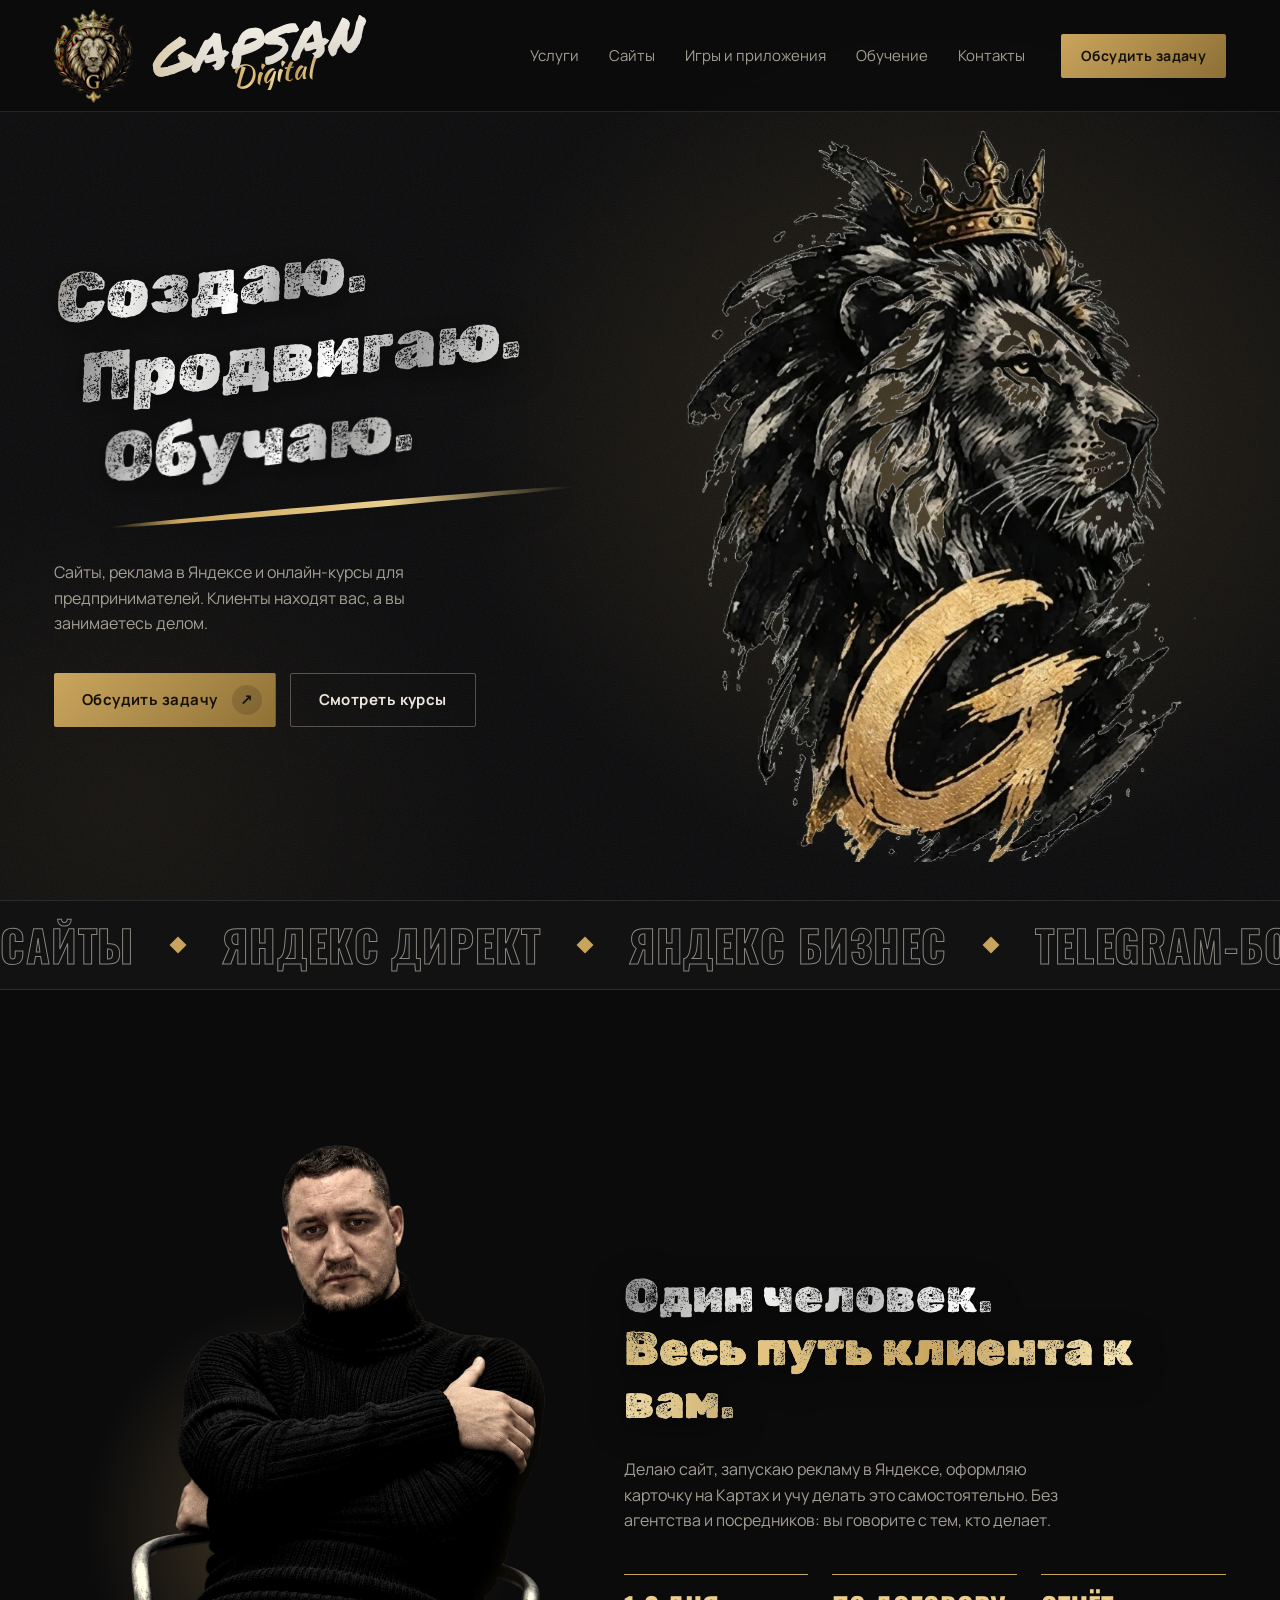
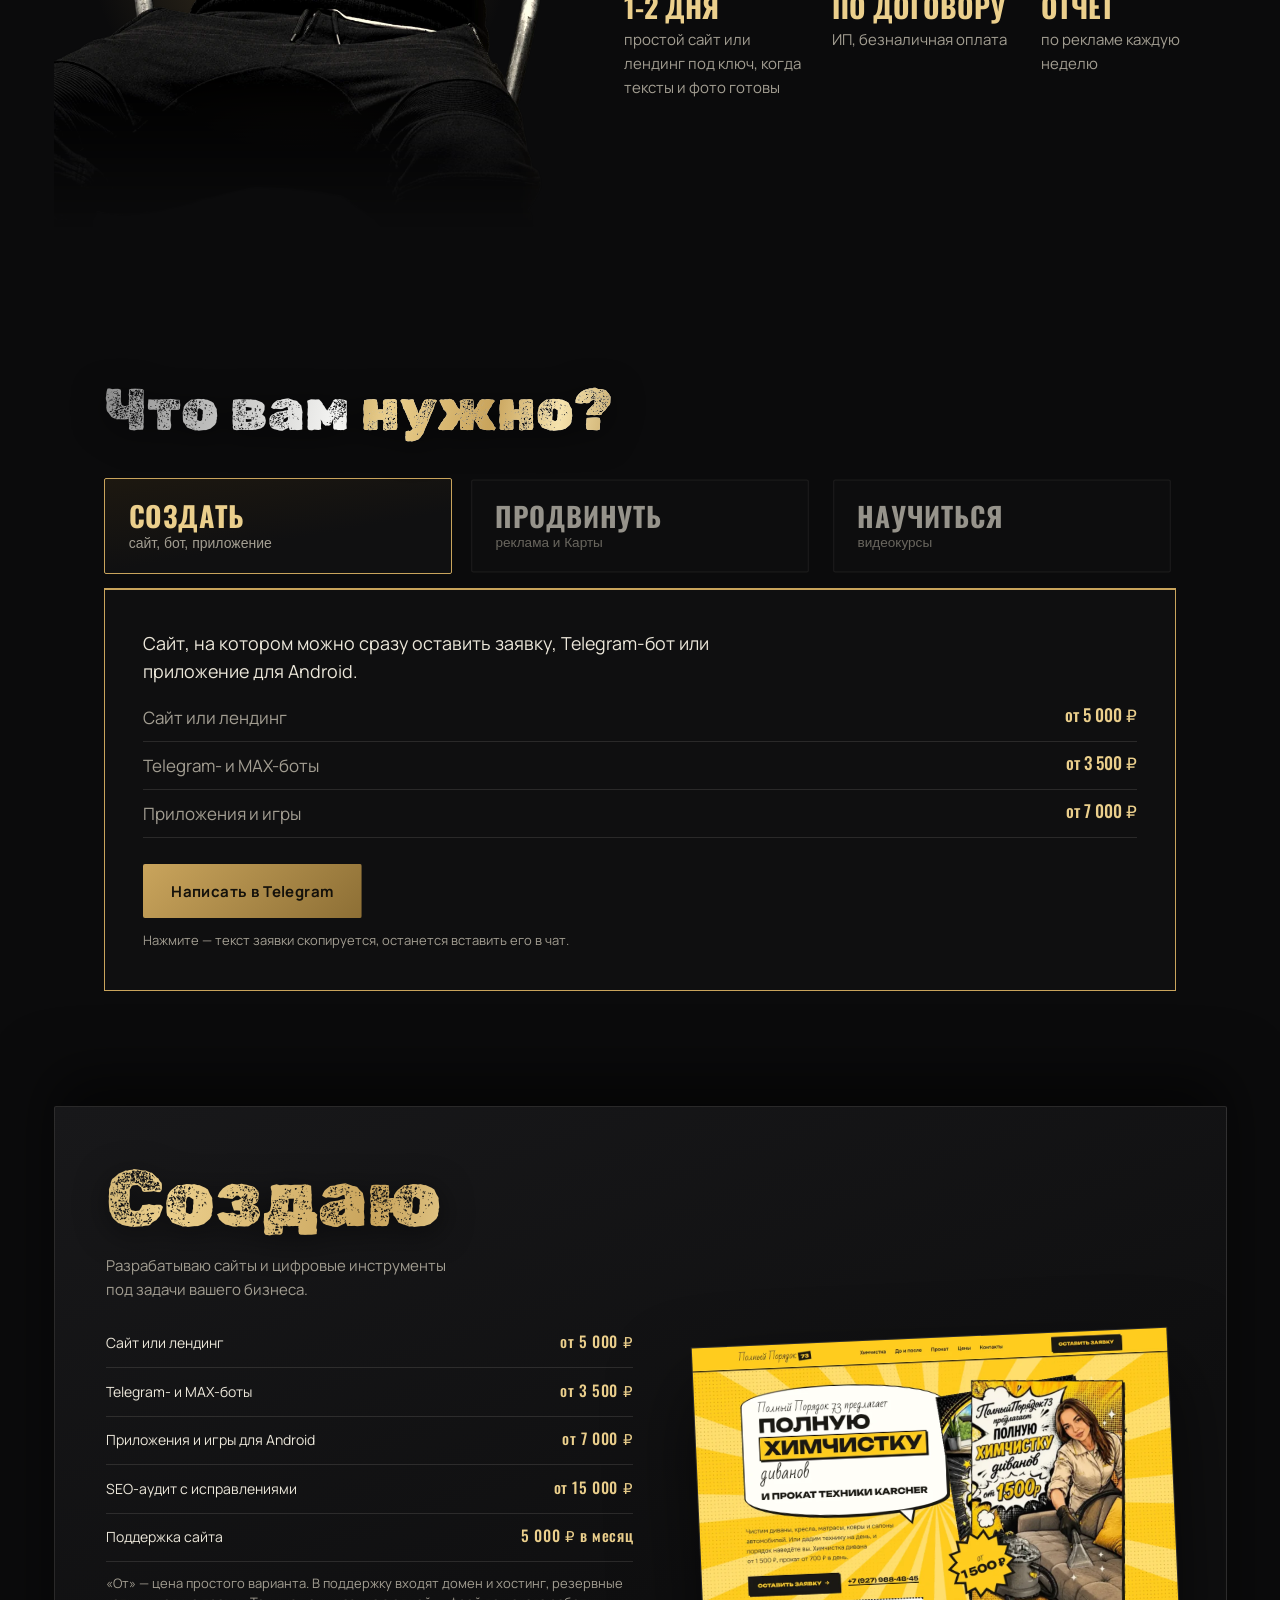
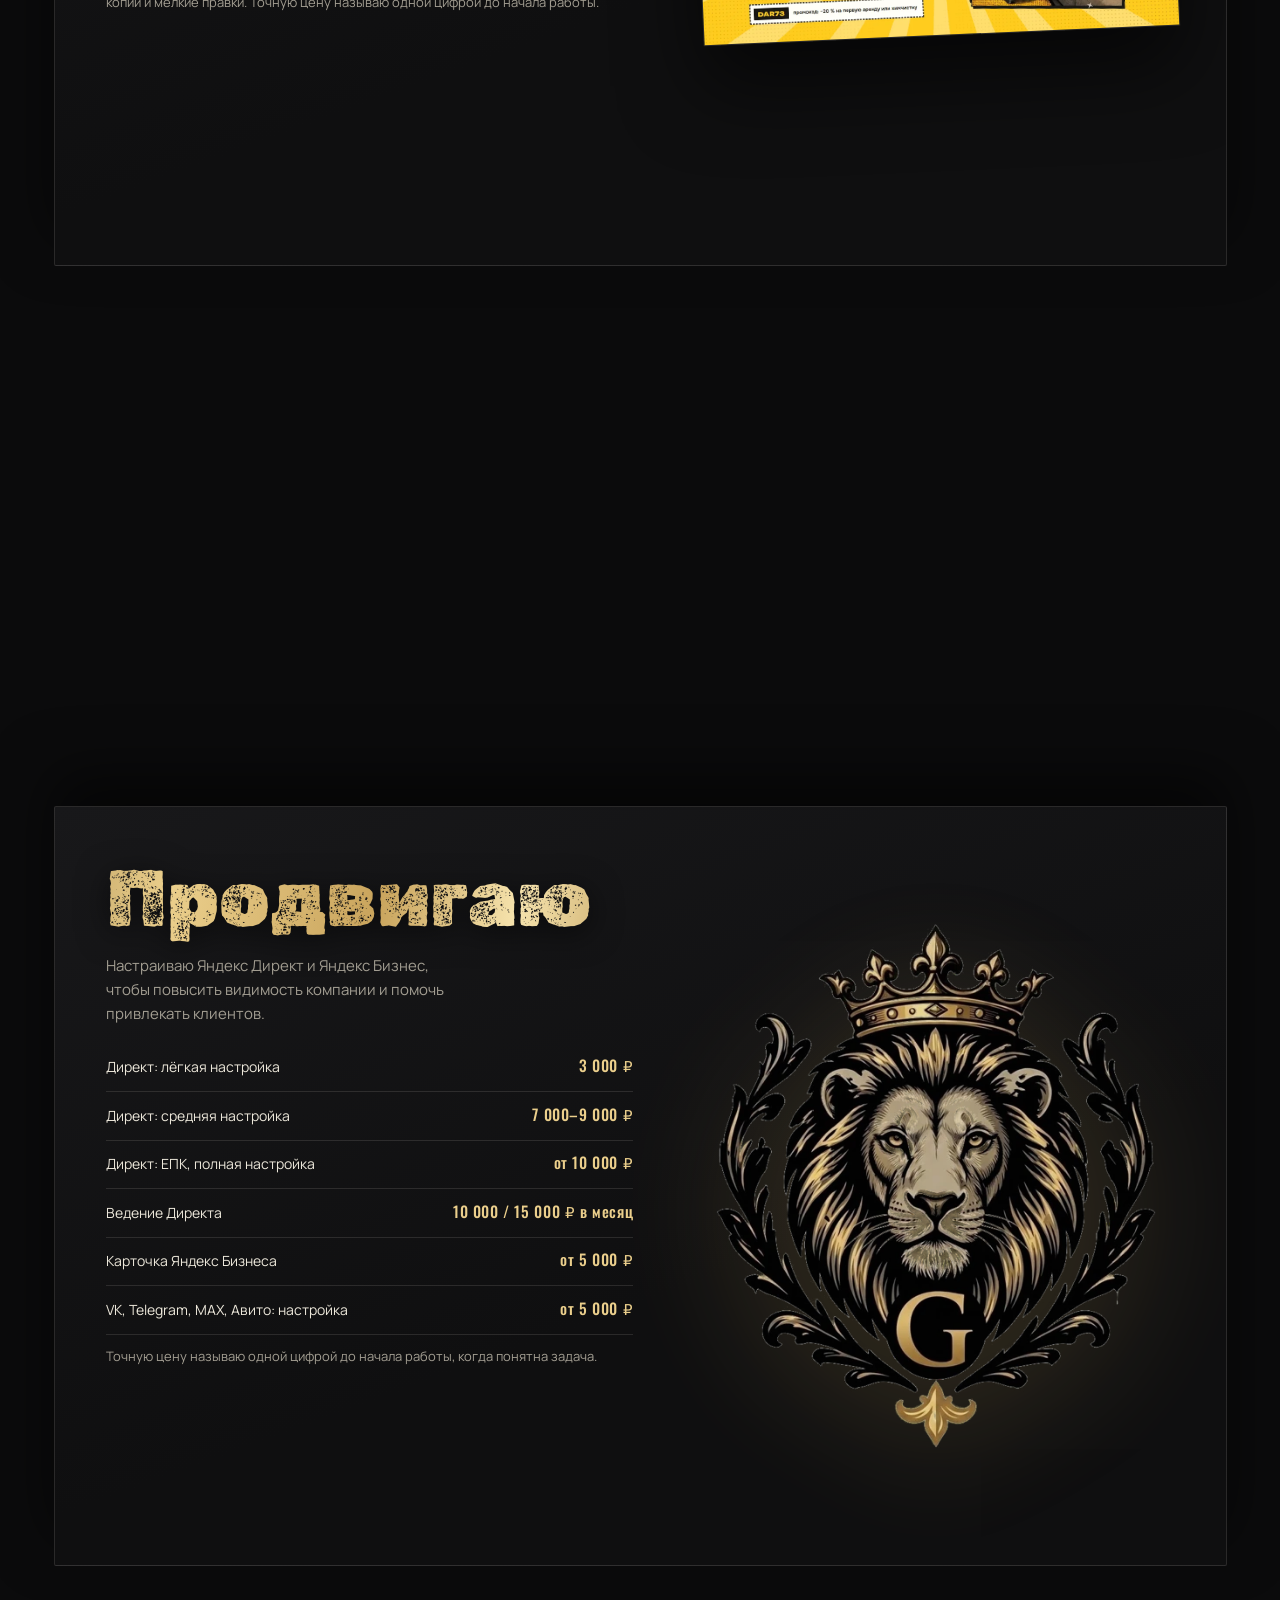
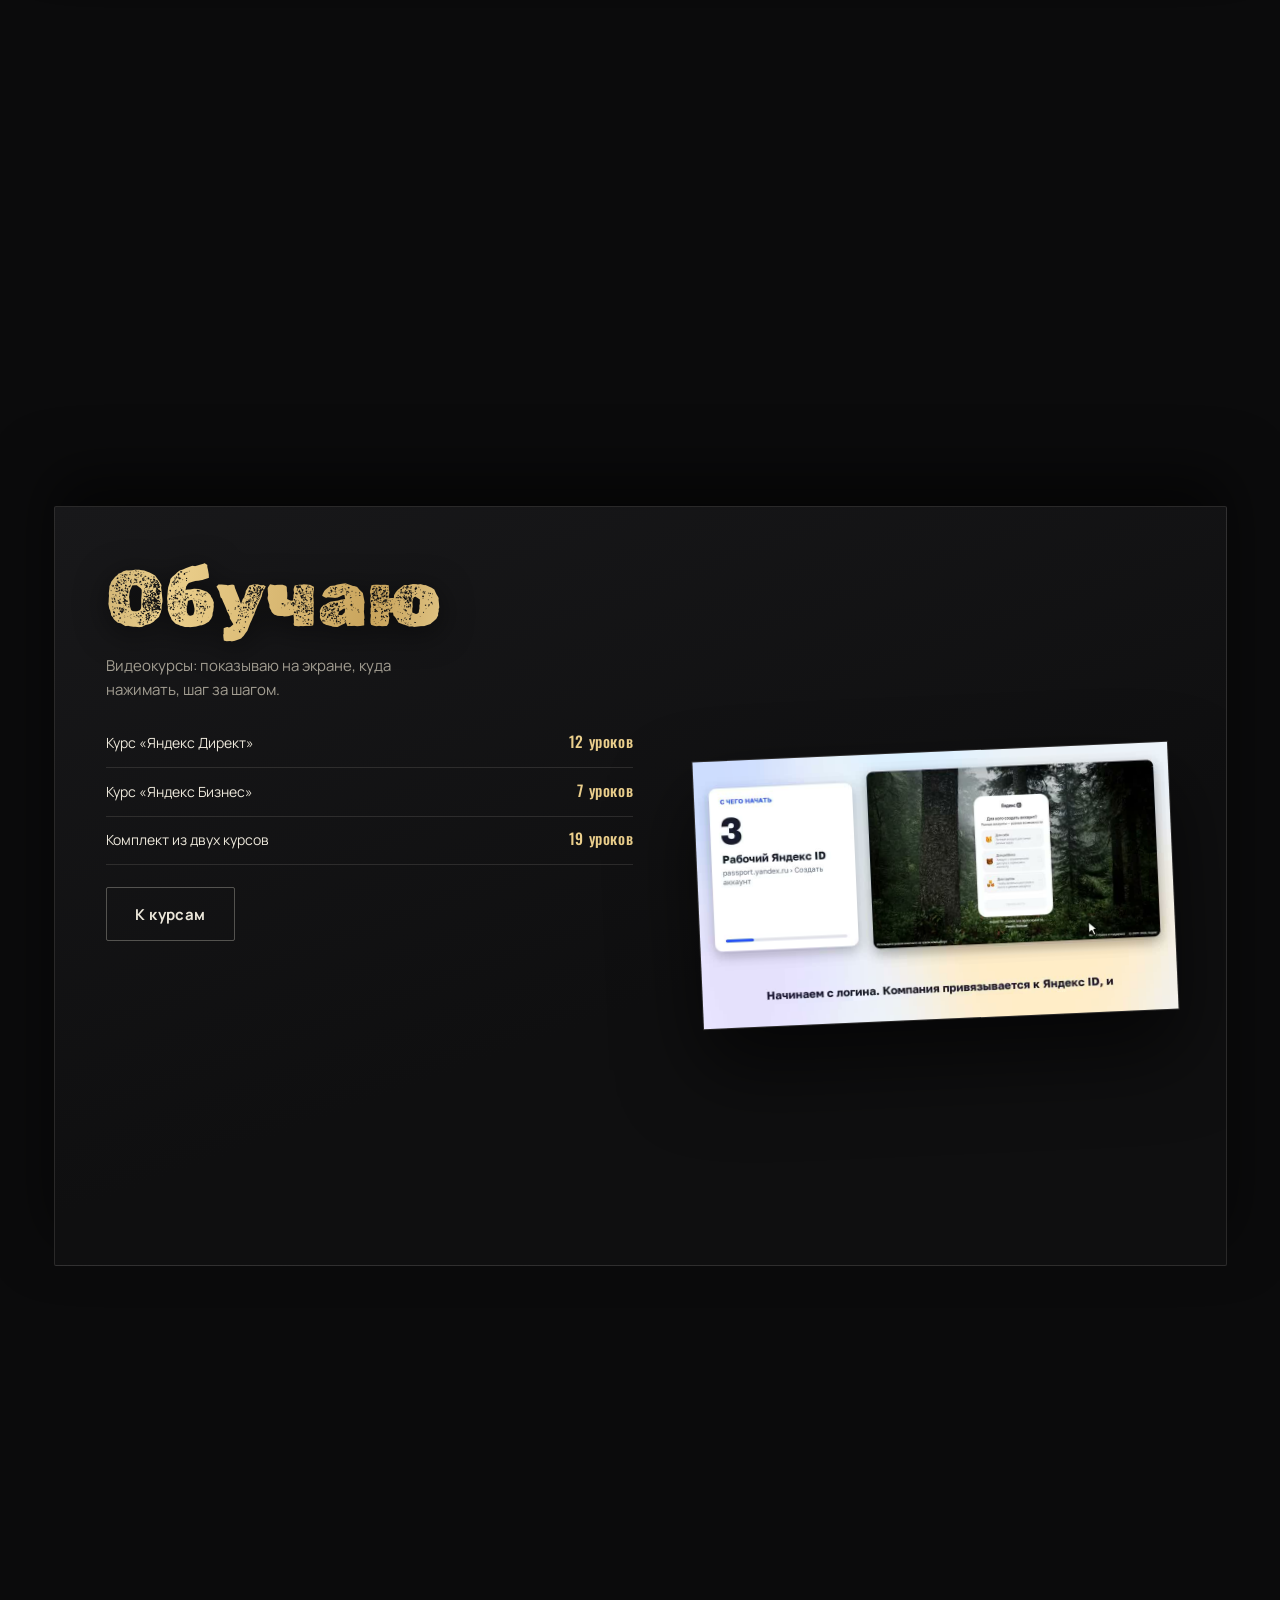
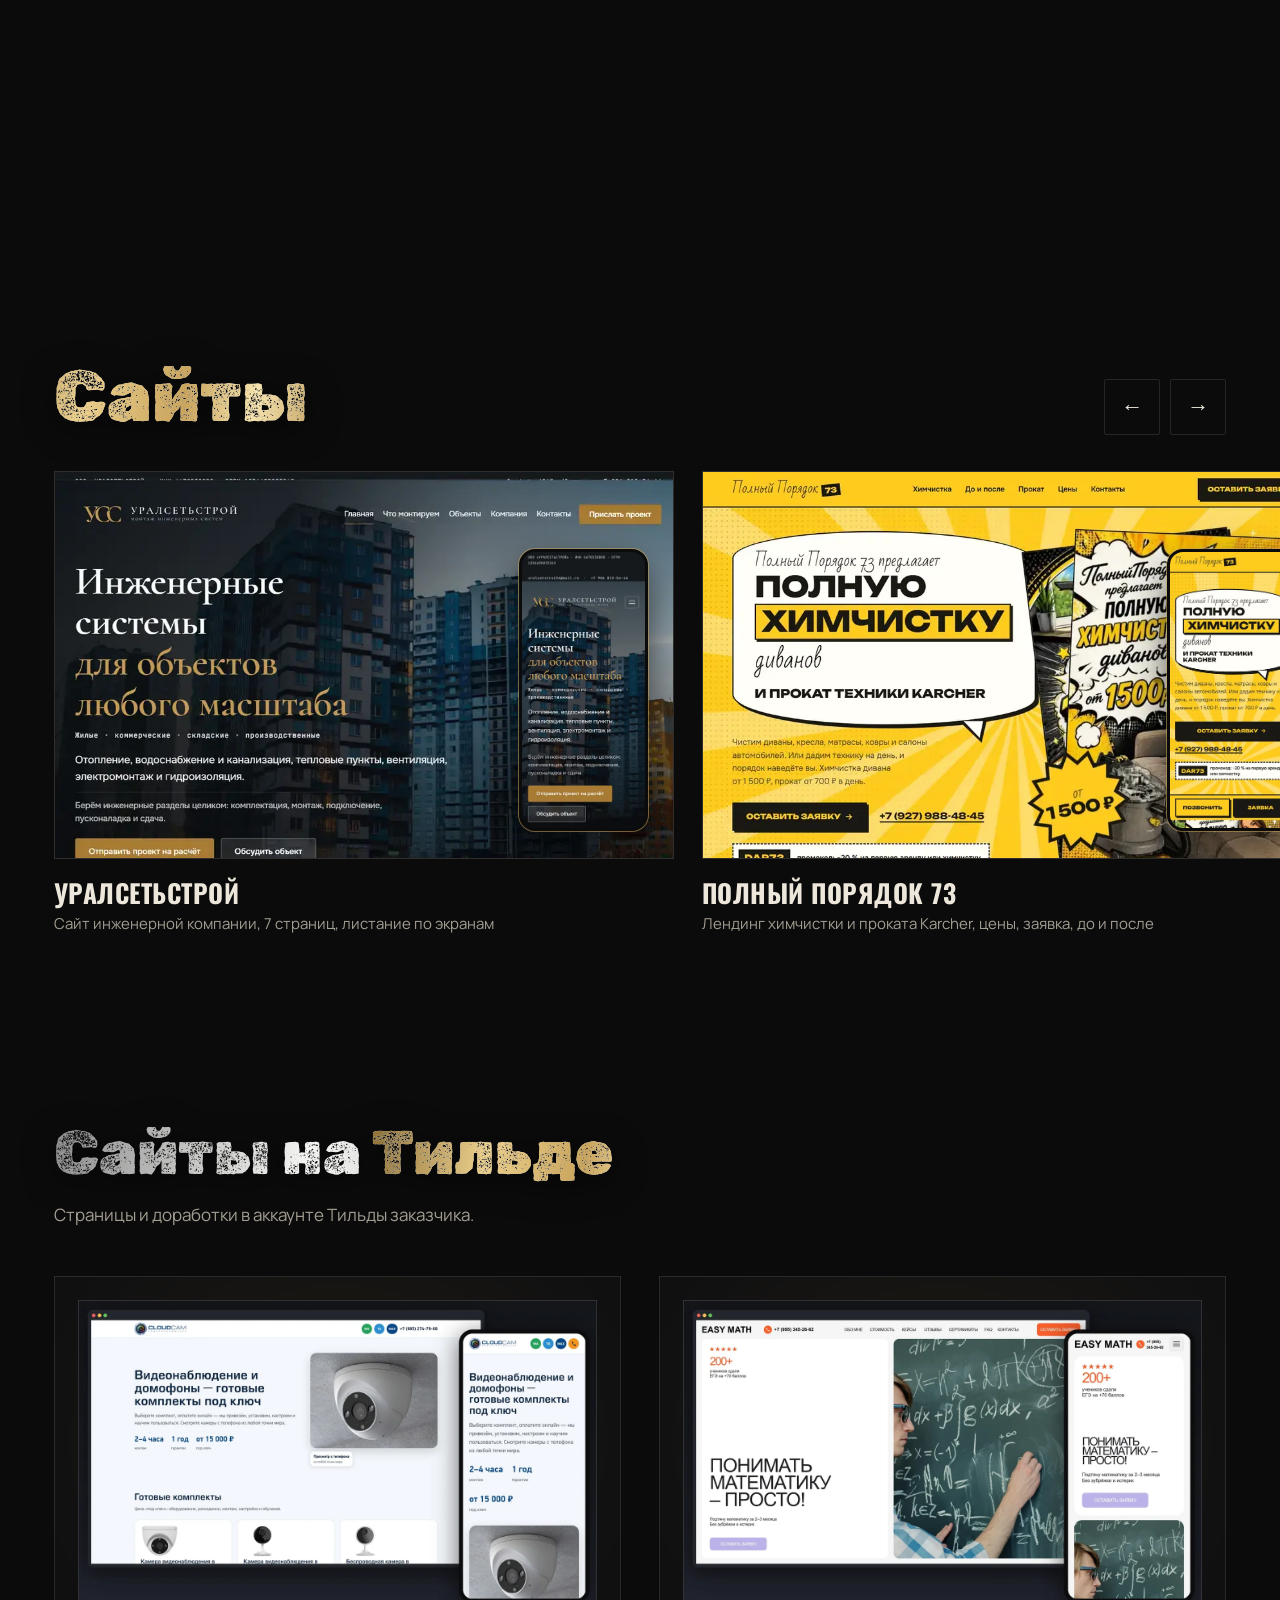
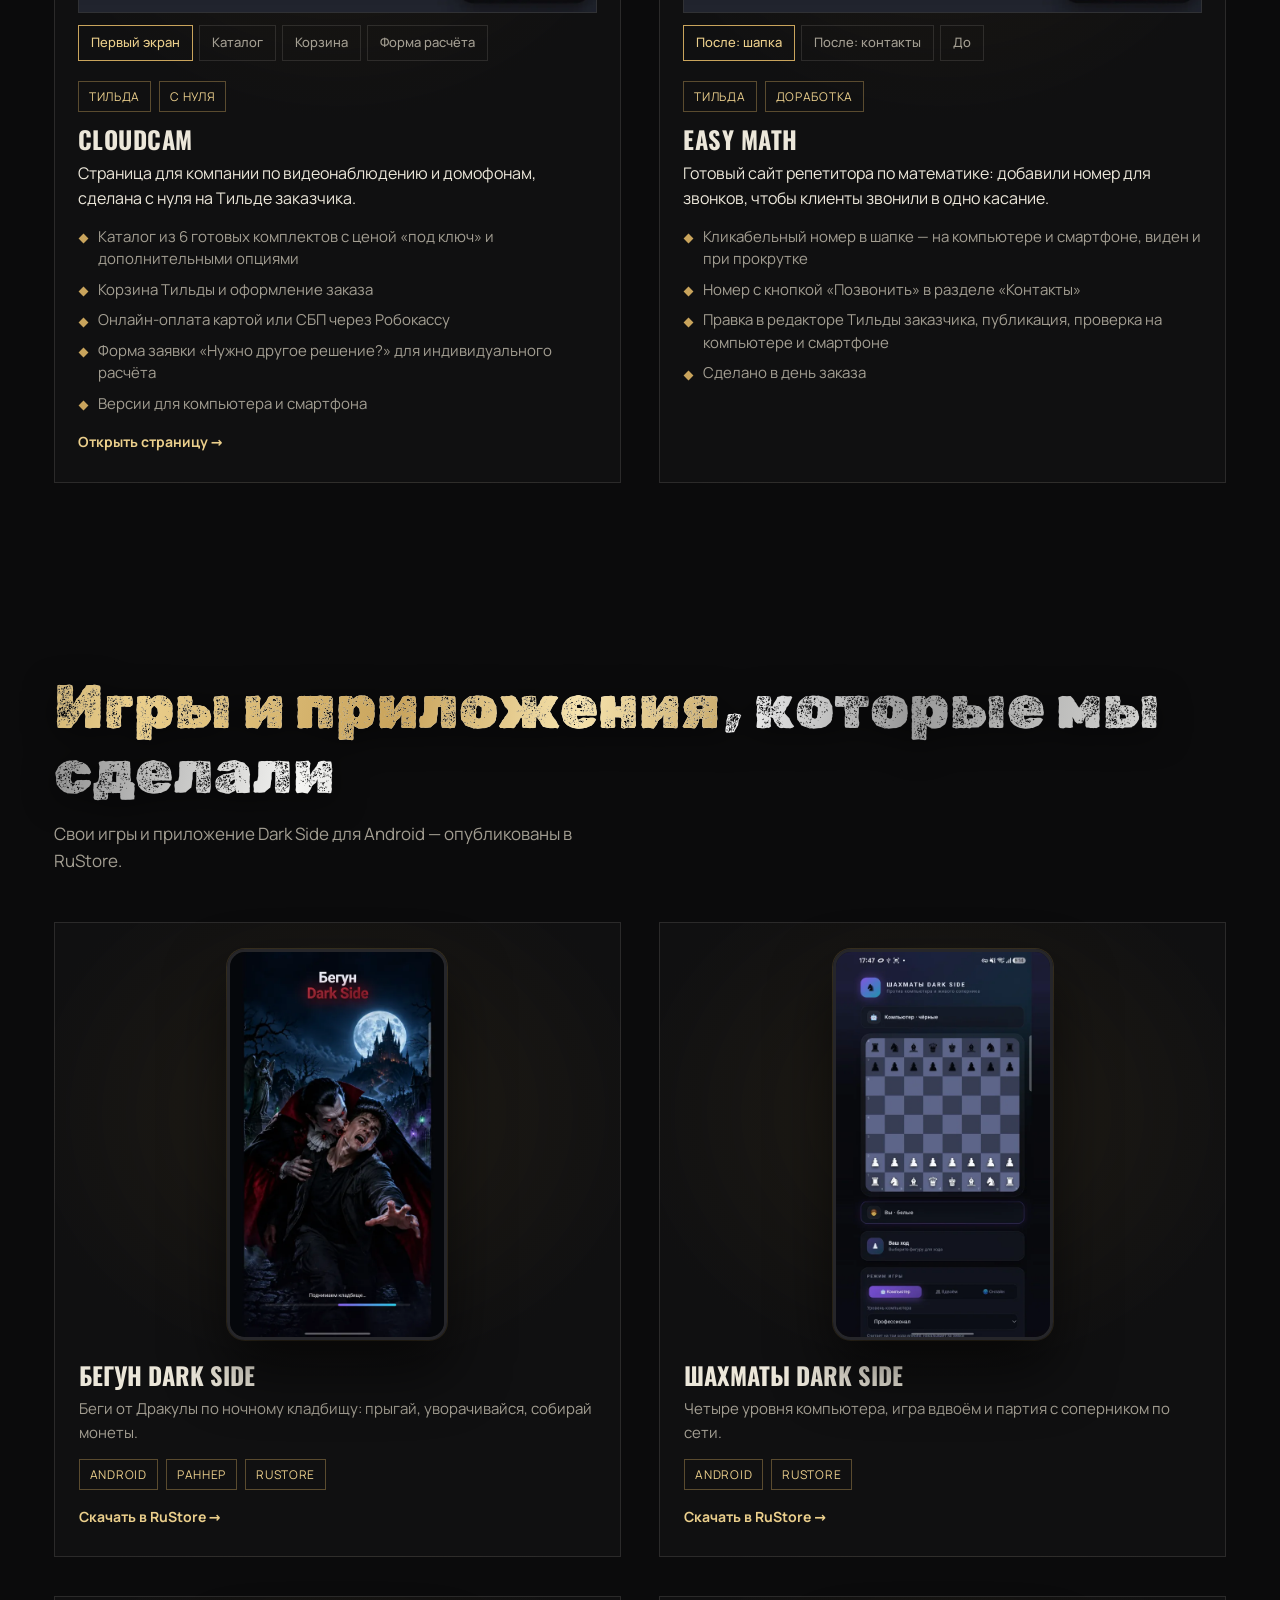
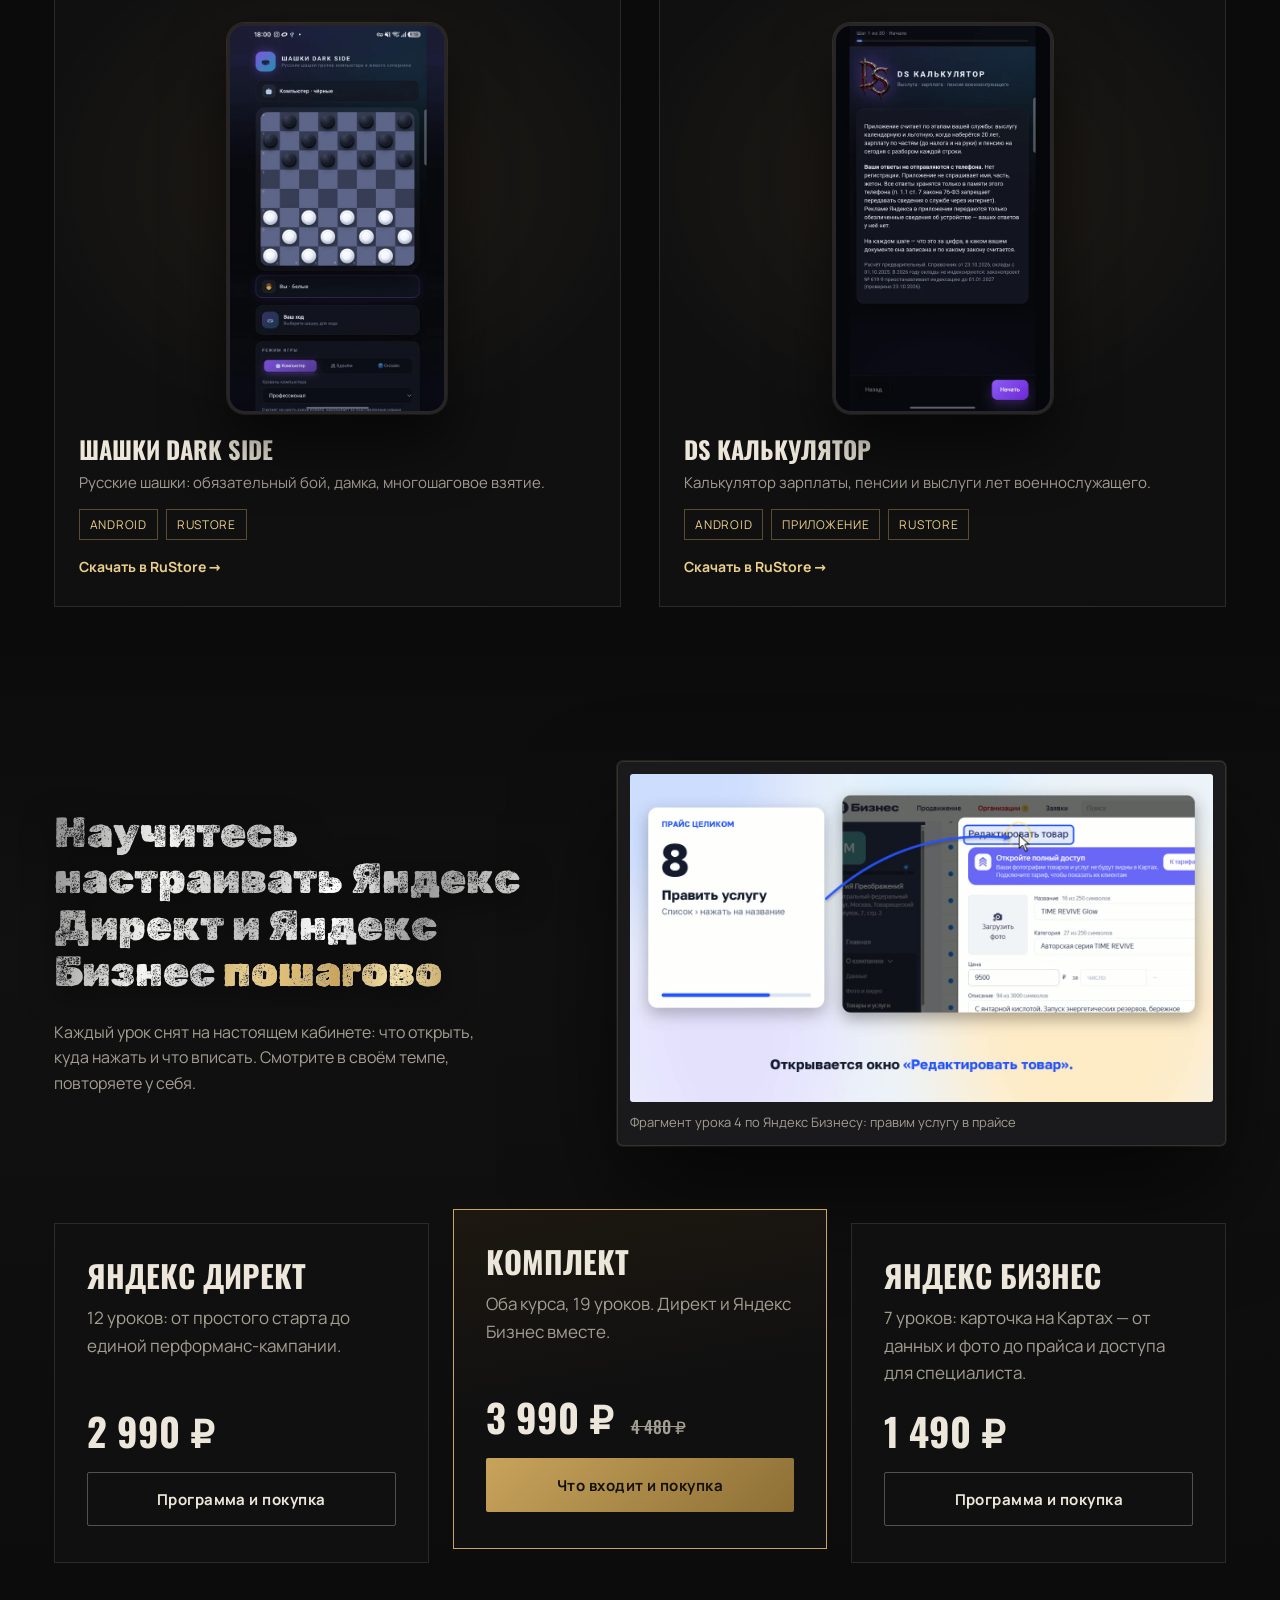
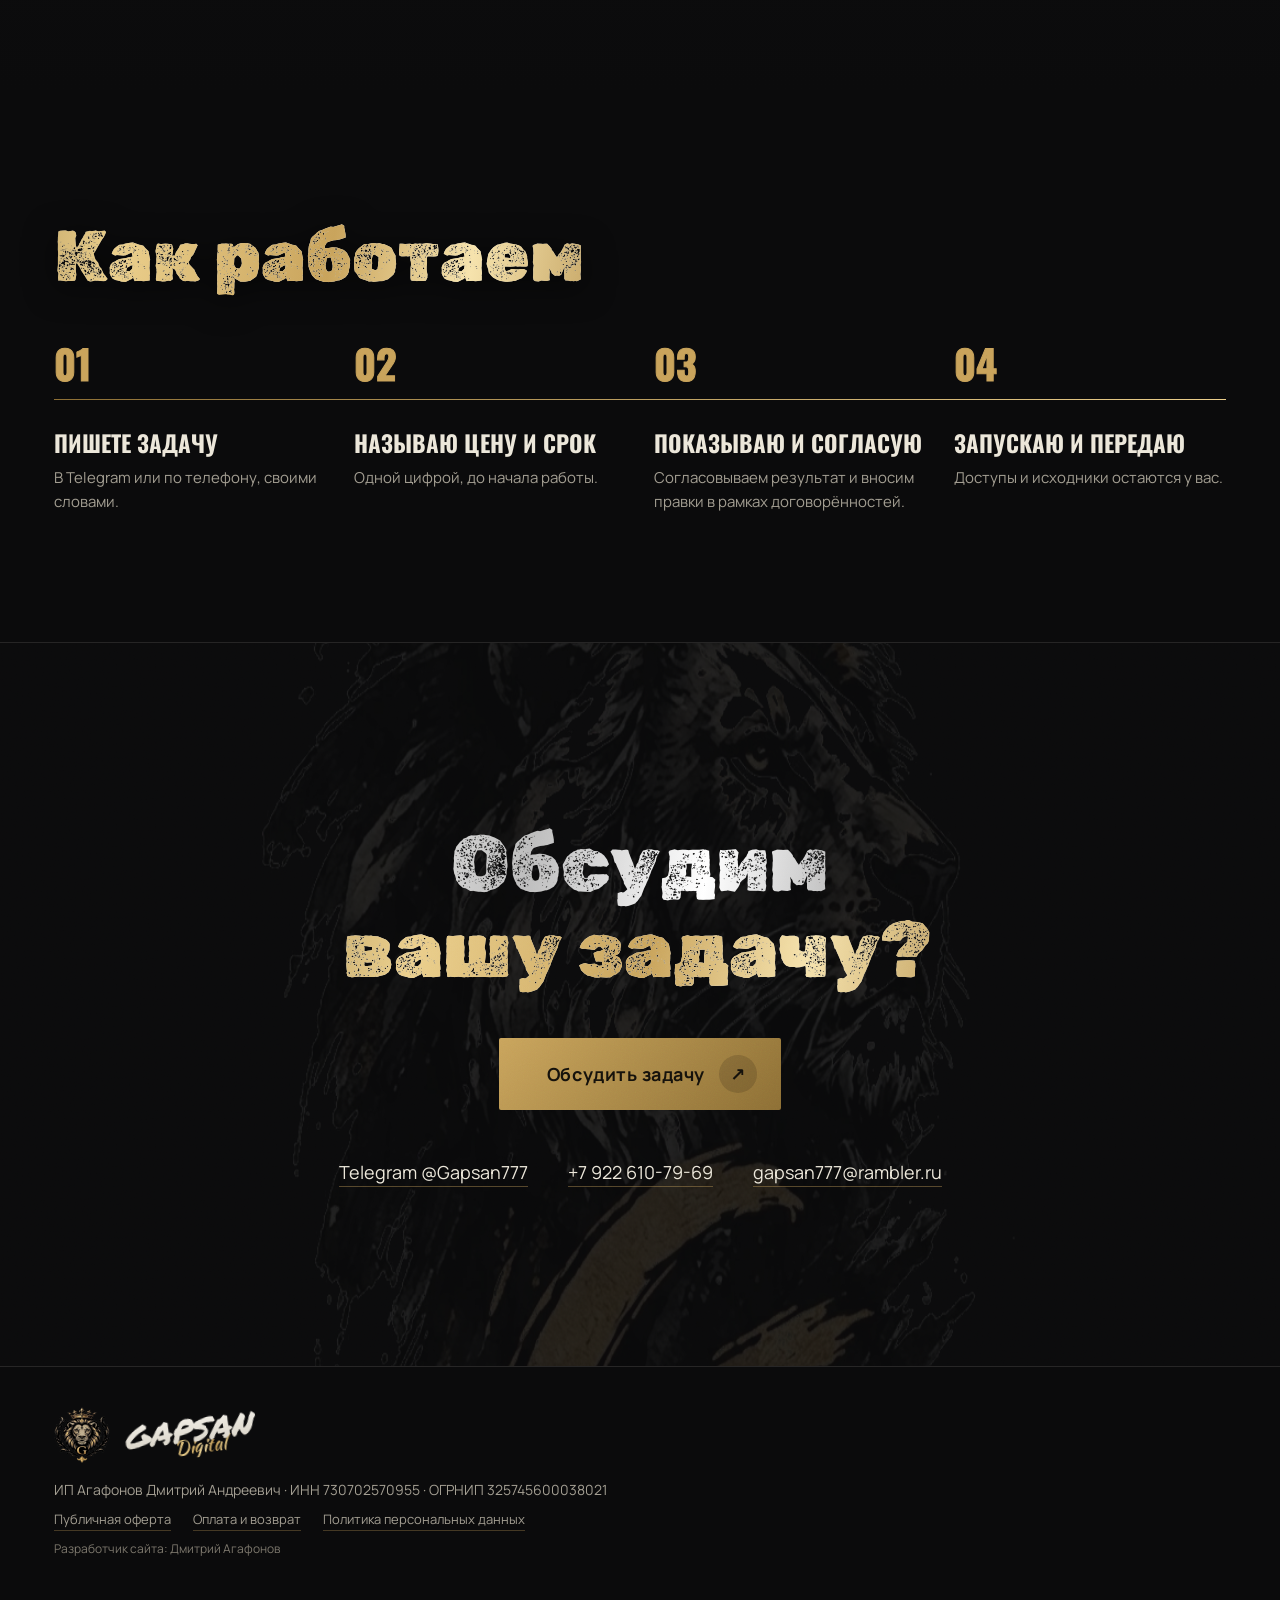
==== commit f42e1071: "Проект 00 — Gapsan Digital: меню «Сайты» и «Игры и приложения», заголовки «Сайты» и «Сайты на Тильде" ====
--- a/index.html
+++ b/index.html
@@ -30,7 +30,8 @@
   </a>
   <nav class="menu" id="menu" aria-label="Разделы">
     <a href="#uslugi">Услуги</a>
-    <a href="#raboty">Работы</a>
+    <a href="#raboty">Сайты</a>
+    <a href="#igry">Игры и приложения</a>
     <a href="#obuchenie">Обучение</a>
     <a href="#kontakty">Контакты</a>
   </nav>
@@ -175,7 +176,7 @@
 <!-- РАБОТЫ -->
 <section class="works" id="raboty" aria-labelledby="works-h">
   <div class="works-head">
-    <h2 id="works-h" class="reveal"><span class="gtext">Работы</span></h2>
+    <h2 id="works-h" class="reveal"><span class="gtext">Сайты</span></h2>
     <div class="works-arrows">
       <button class="arrow" data-dir="-1" aria-label="Назад">&larr;</button>
       <button class="arrow" data-dir="1" aria-label="Вперёд">&rarr;</button>
@@ -200,7 +201,7 @@
 <!-- РАБОТЫ НА ТИЛЬДЕ (05.11) -->
 <section class="tworks" id="tilda" aria-labelledby="tilda-h">
   <div class="tworks-head">
-    <h2 id="tilda-h" class="reveal">Работы на <span class="gtext">Тильде</span></h2>
+    <h2 id="tilda-h" class="reveal">Сайты на <span class="gtext">Тильде</span></h2>
     <p class="reveal">Страницы и доработки в аккаунте Тильды заказчика.</p>
   </div>
   <div class="tgrid">
@@ -224,6 +225,7 @@
         <li>Форма заявки «Нужно другое решение?» для индивидуального расчёта</li>
         <li>Версии для компьютера и смартфона</li>
       </ul>
+      <div class="game-links"><a class="game-go" href="https://videonablydenie-msk.ru/komplekty" target="_blank" rel="noopener">Открыть страницу →</a></div>
     </article>
     <article class="tcase reveal" data-frames>
       <div class="tcase-pic">
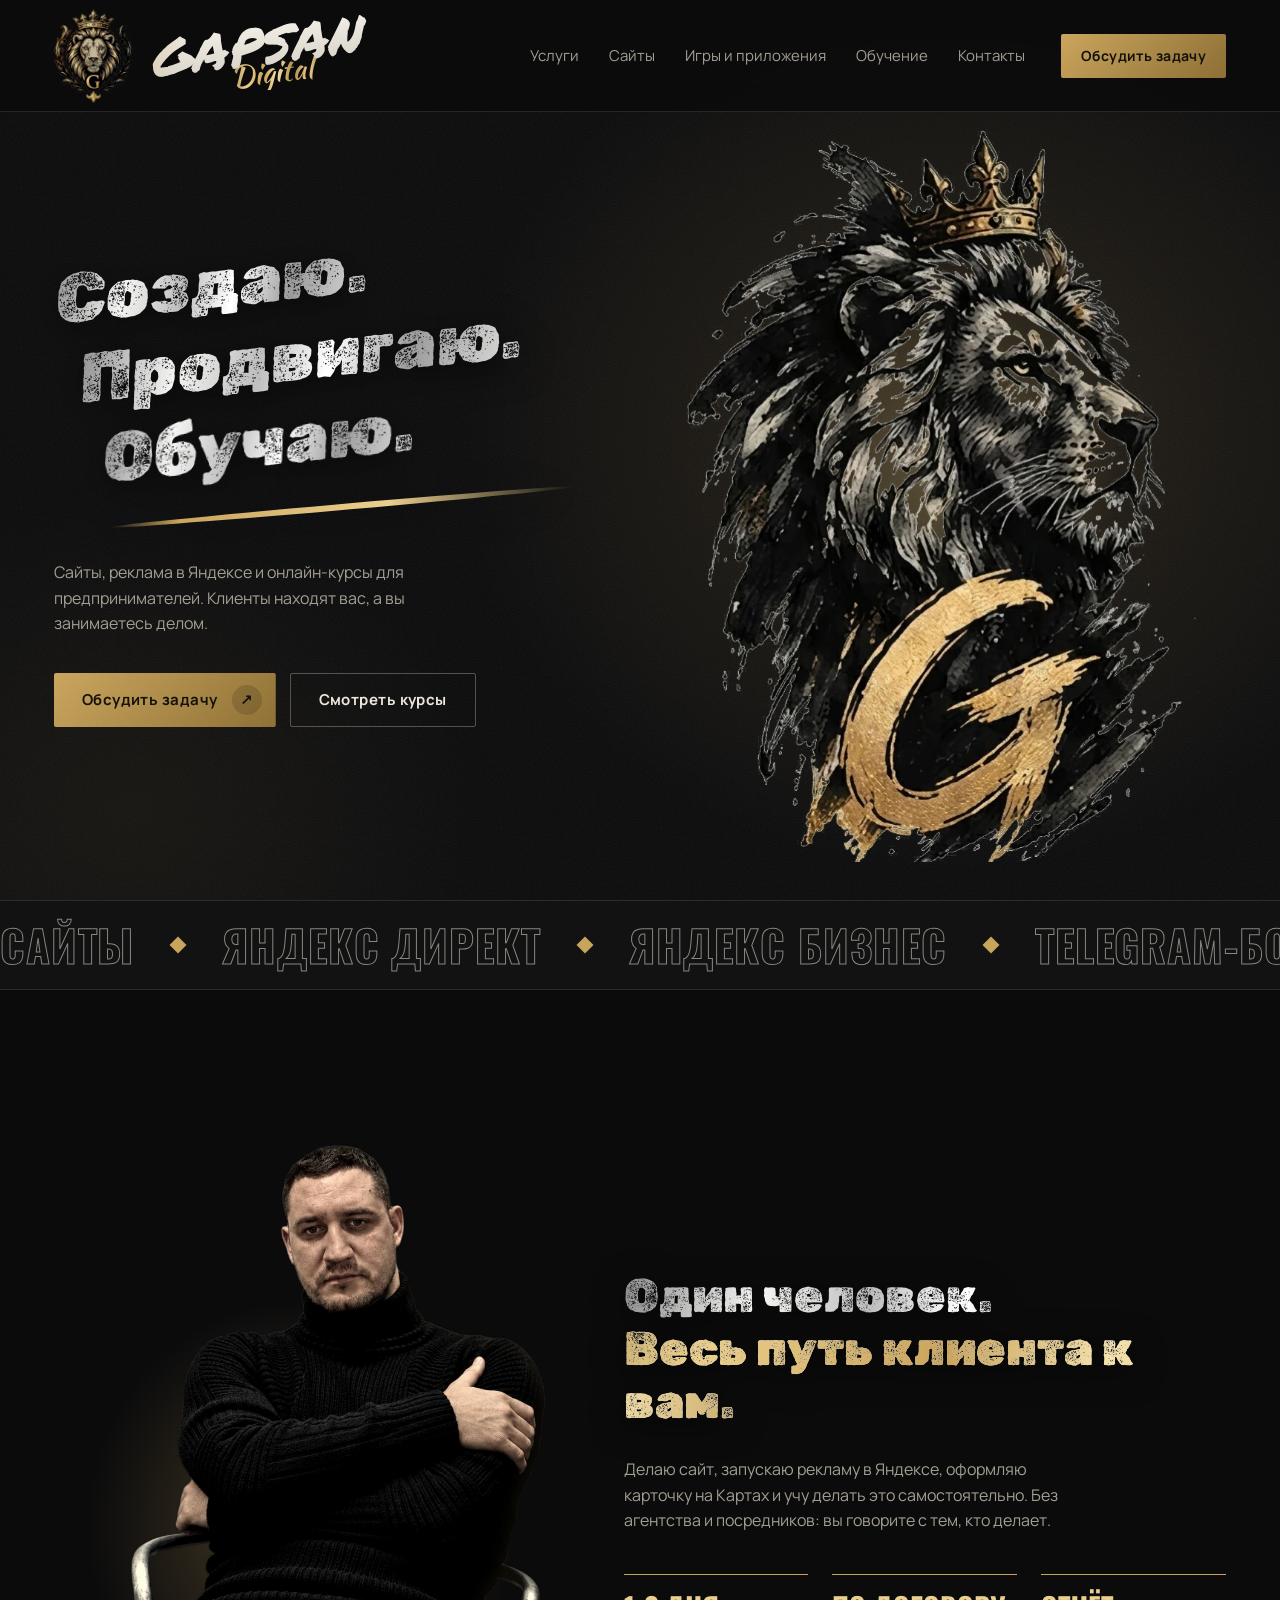
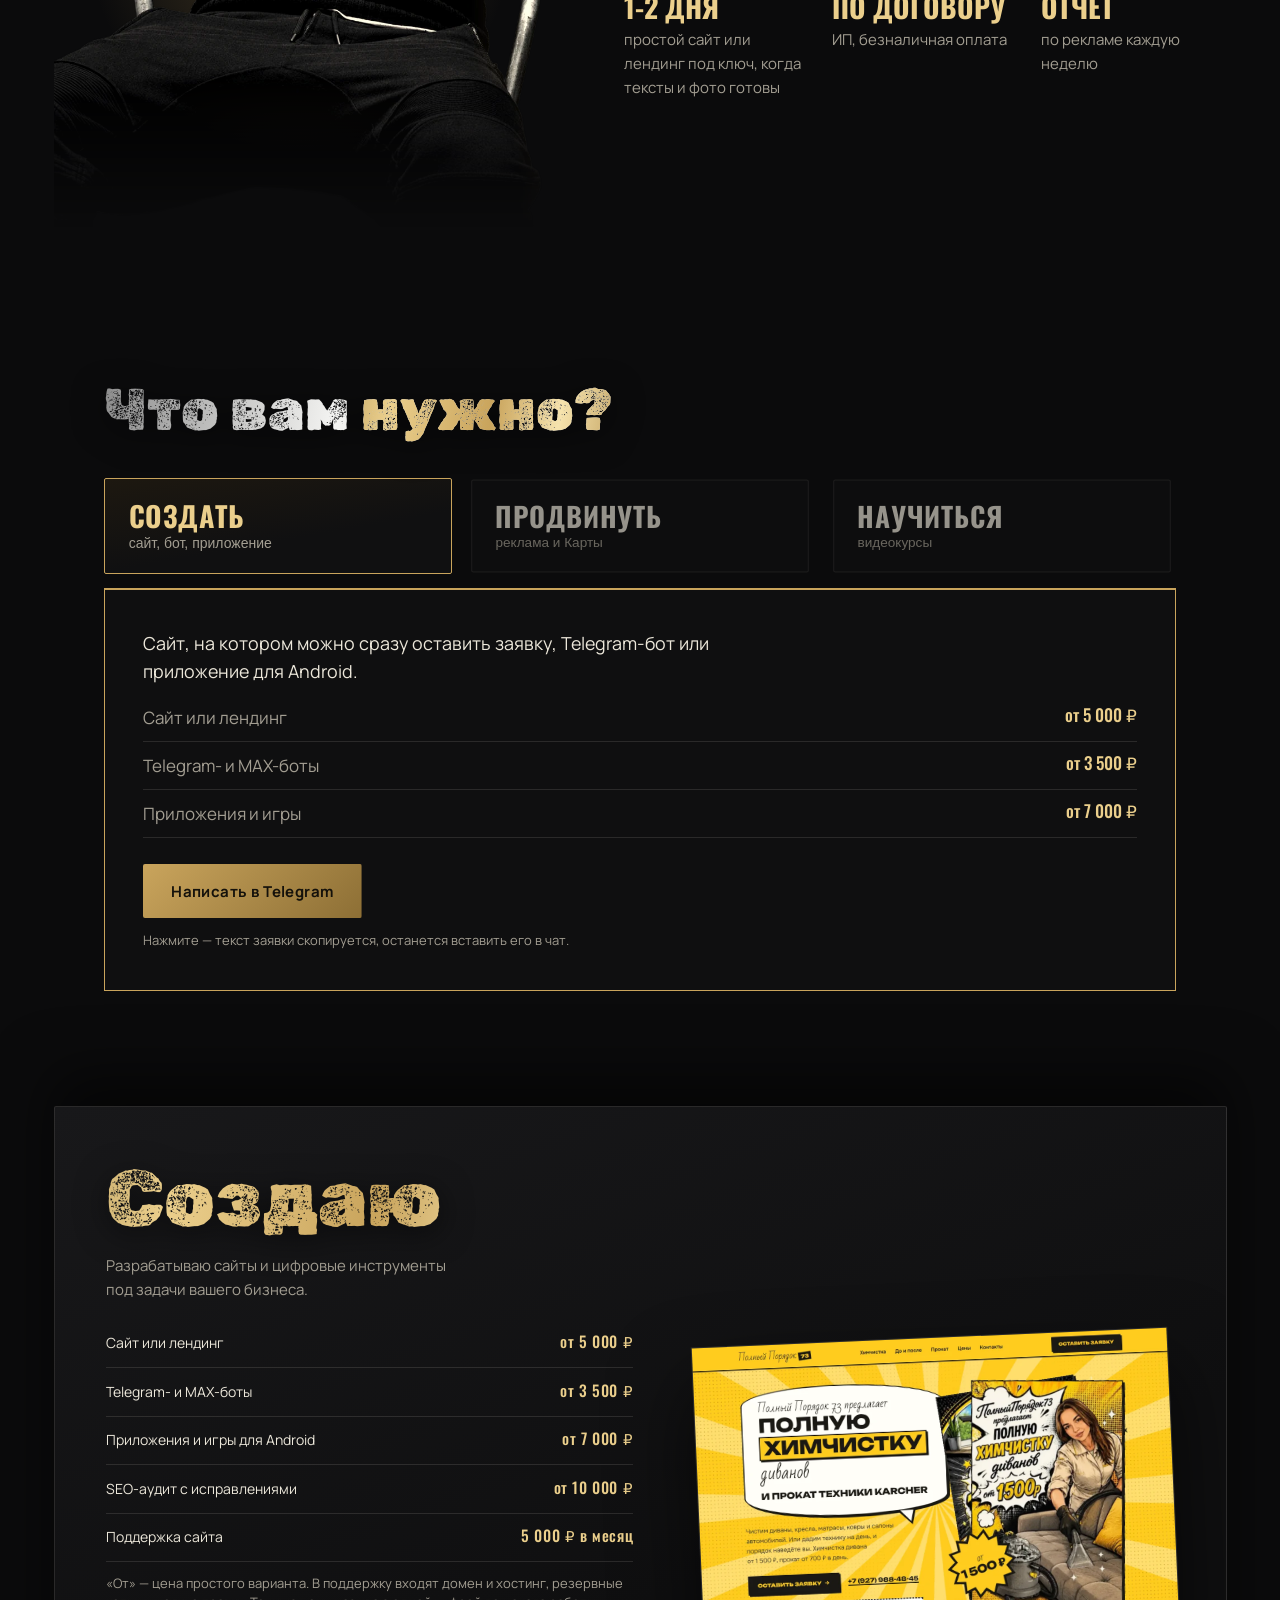
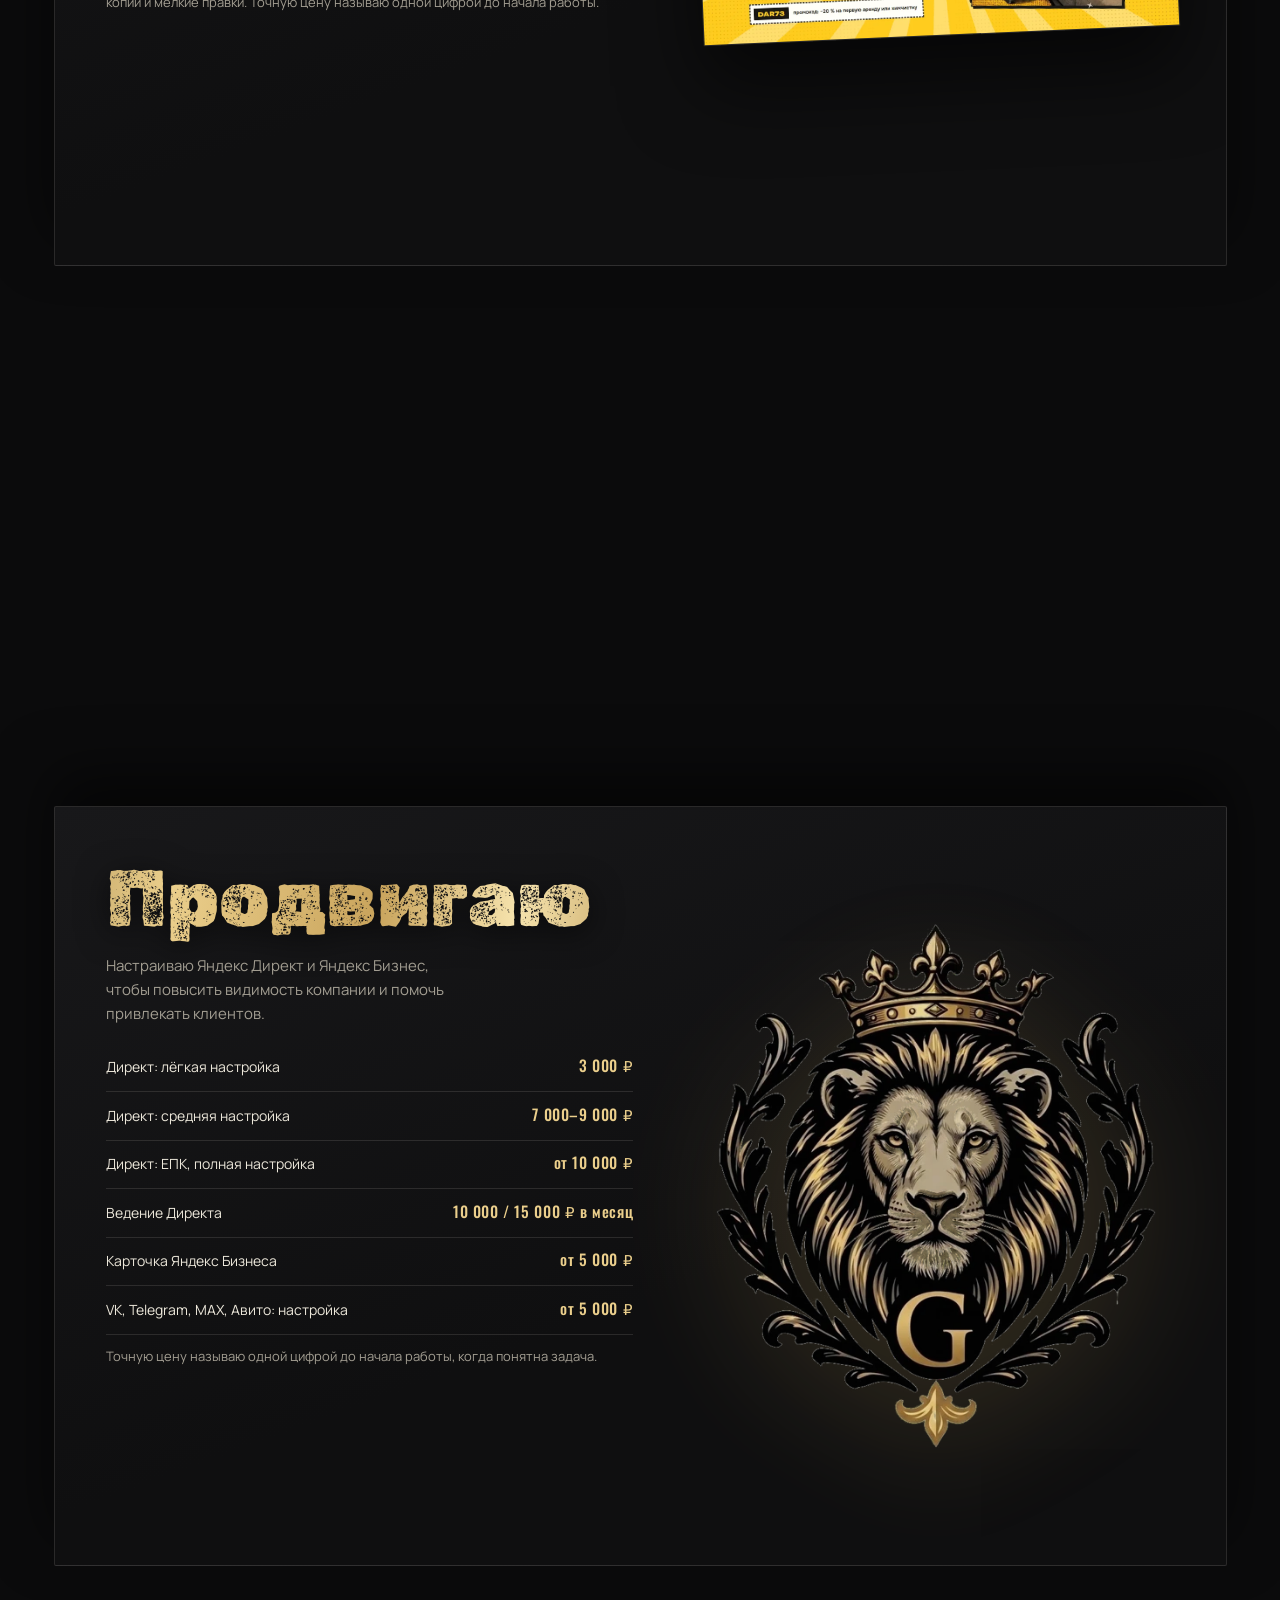
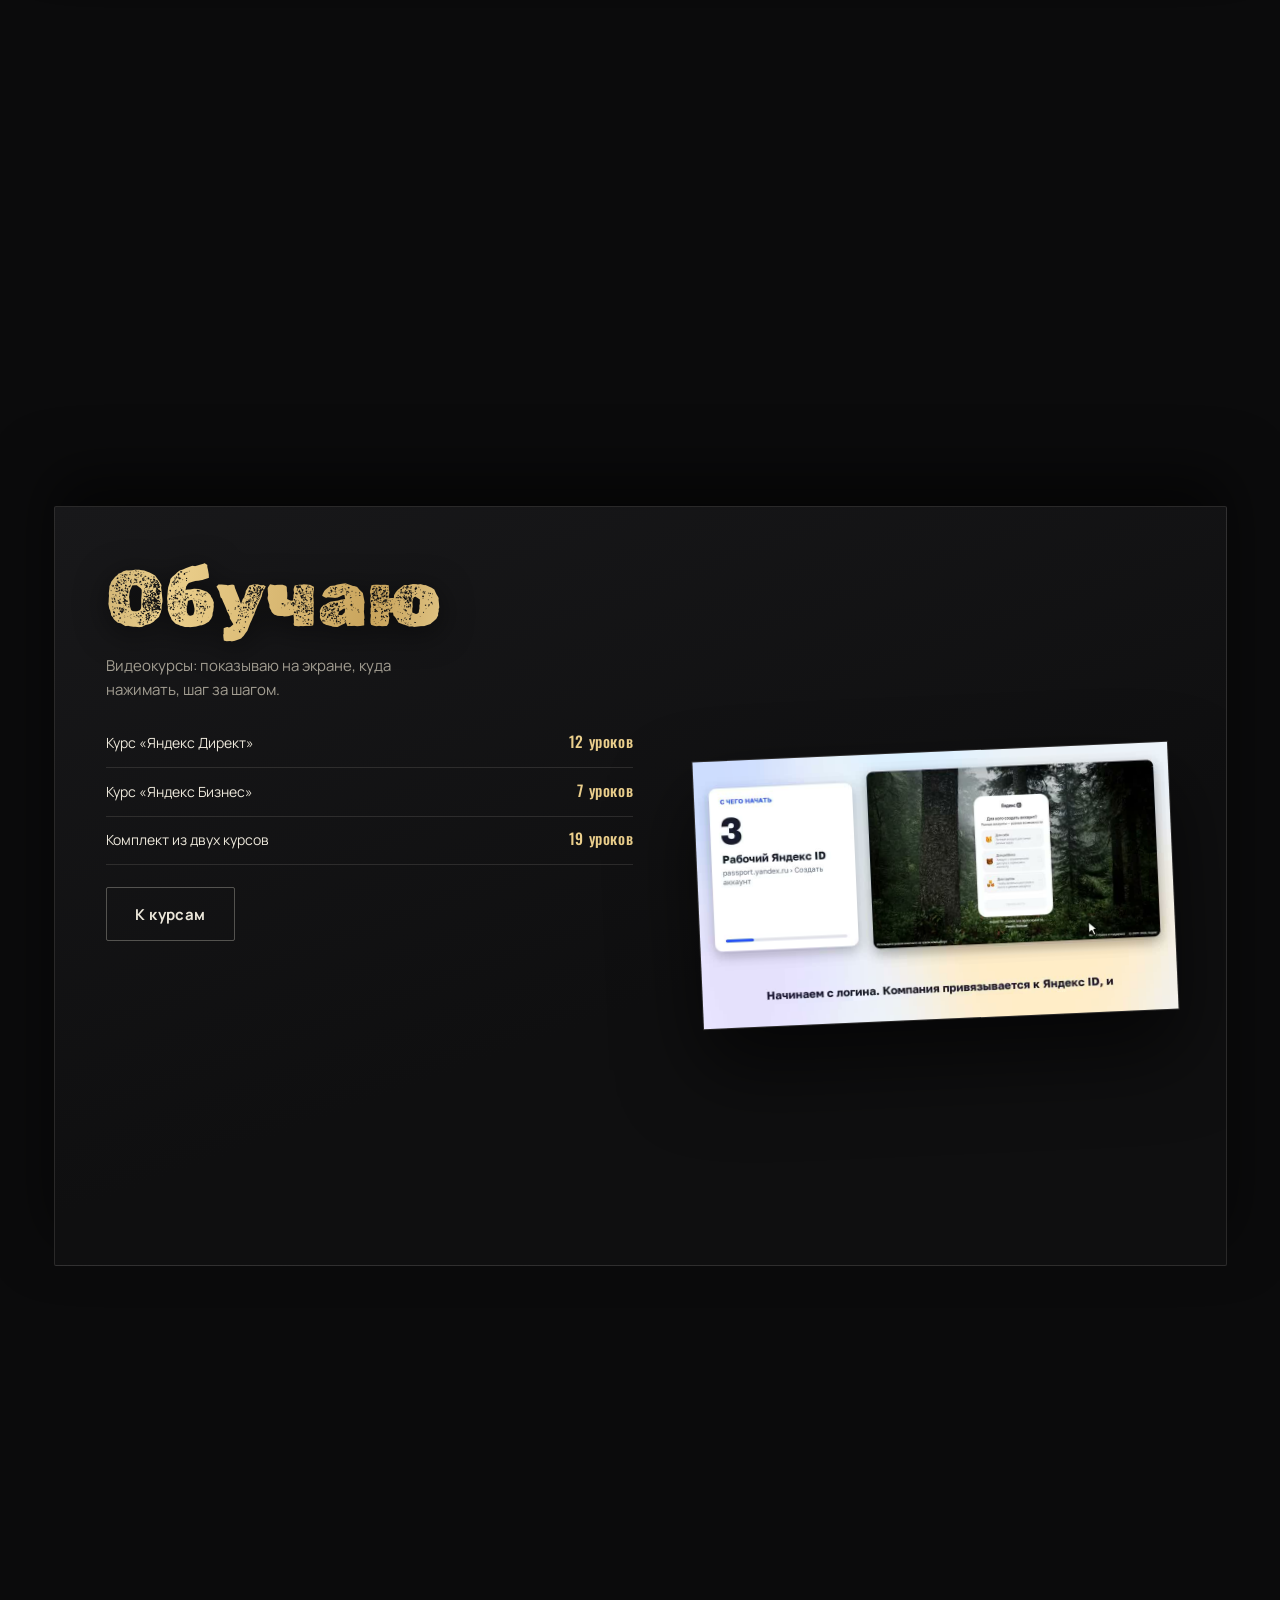
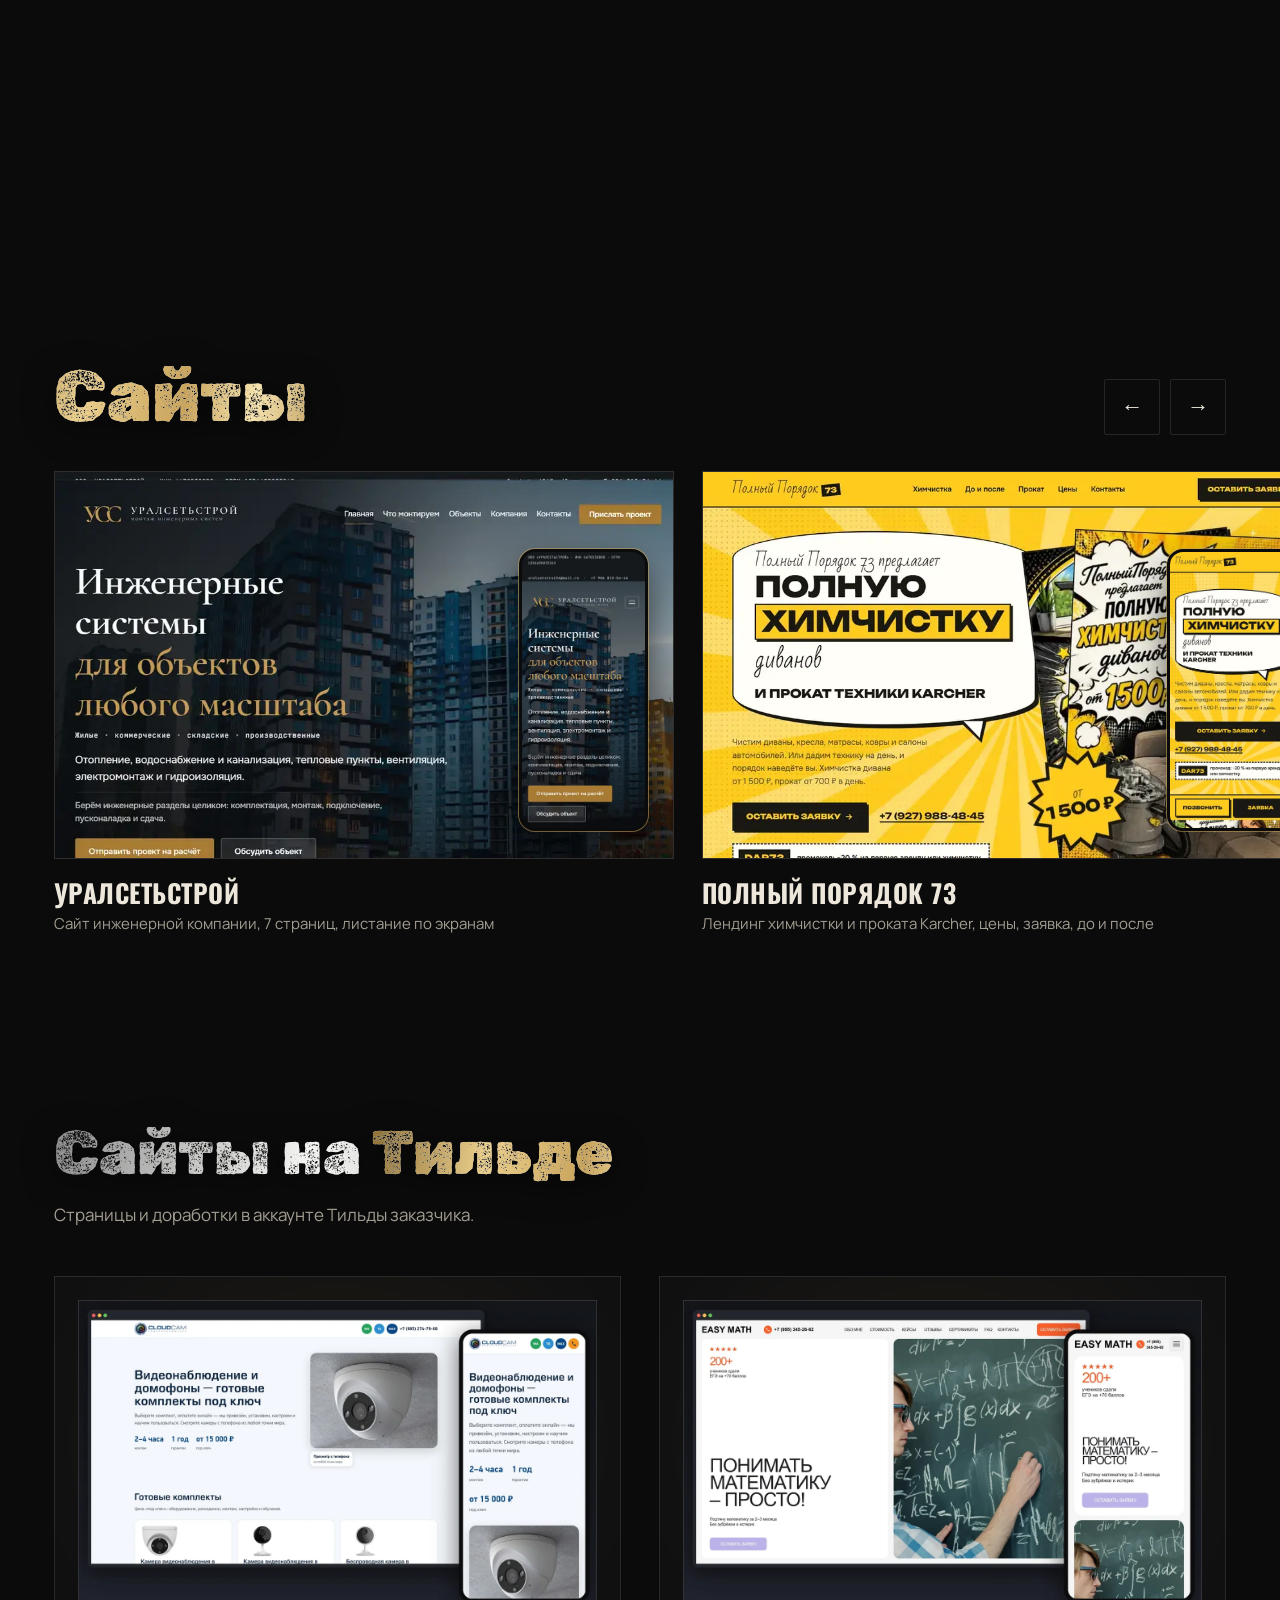
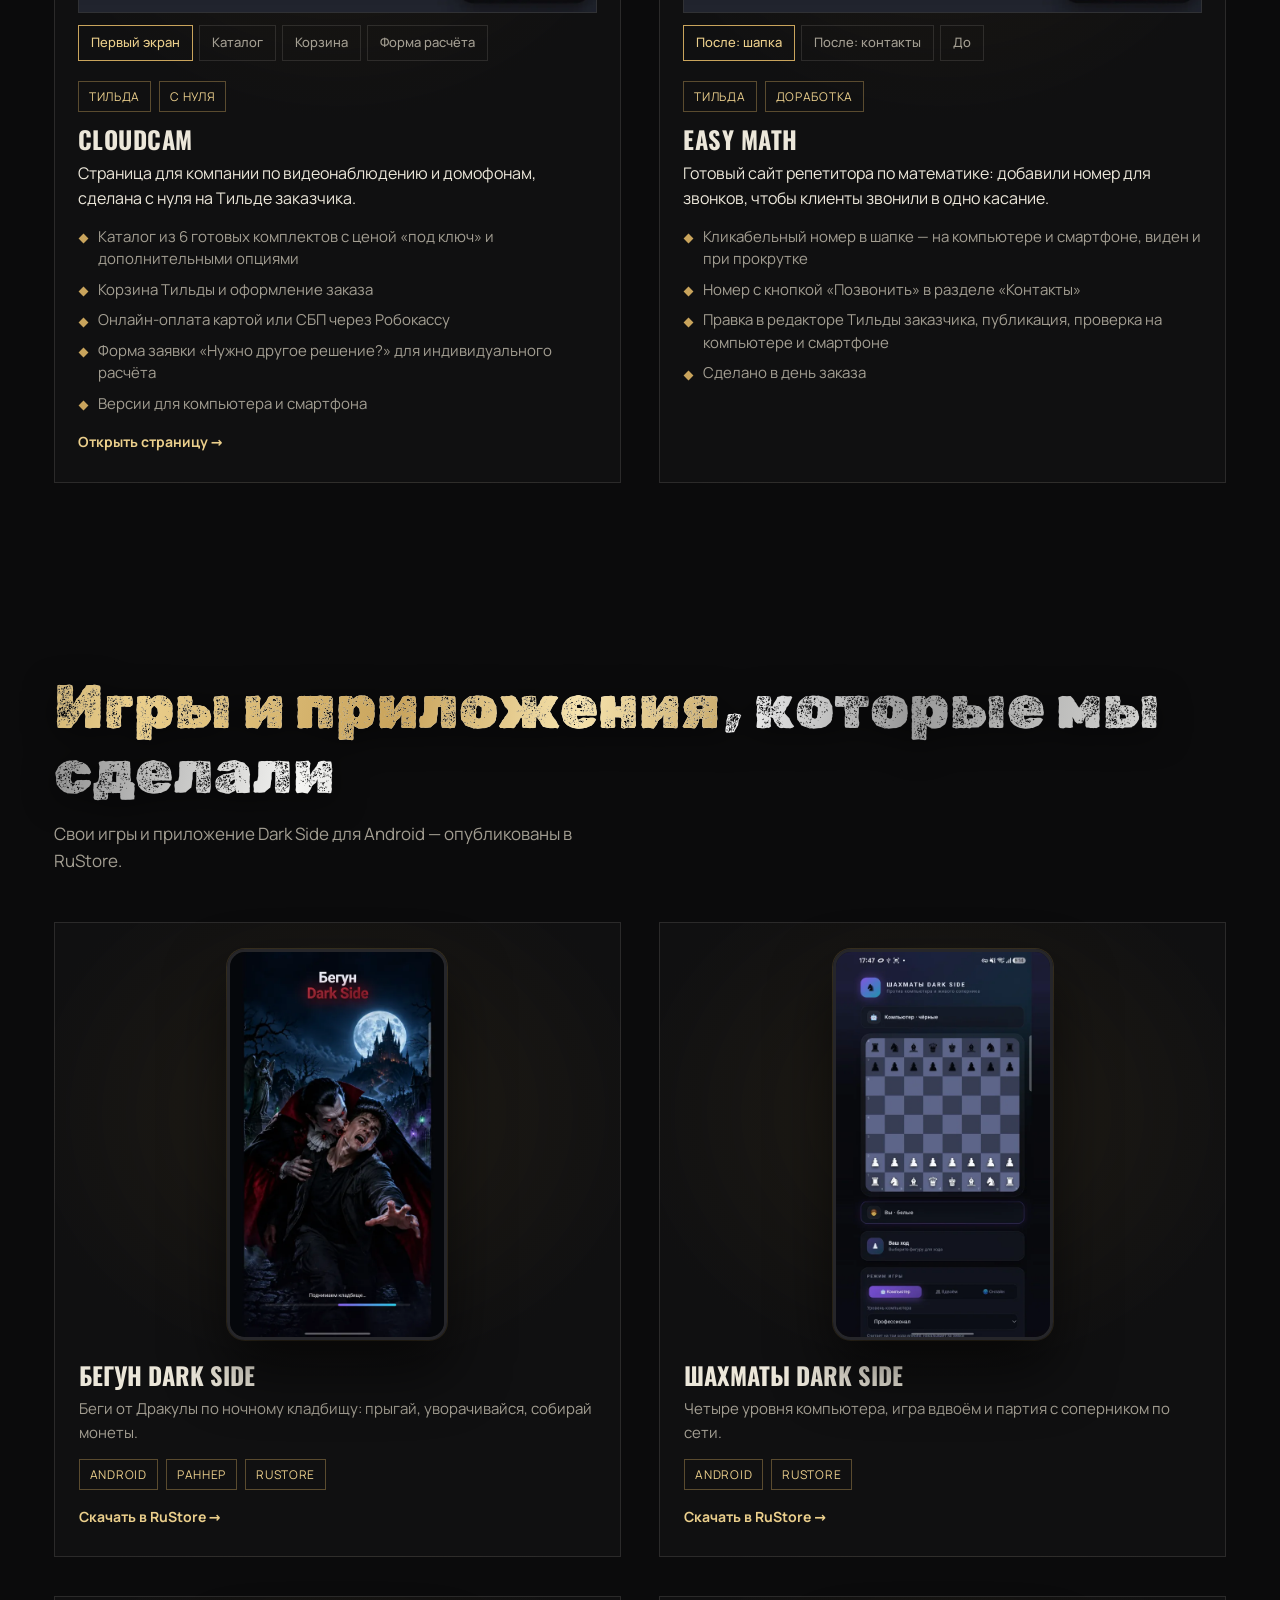
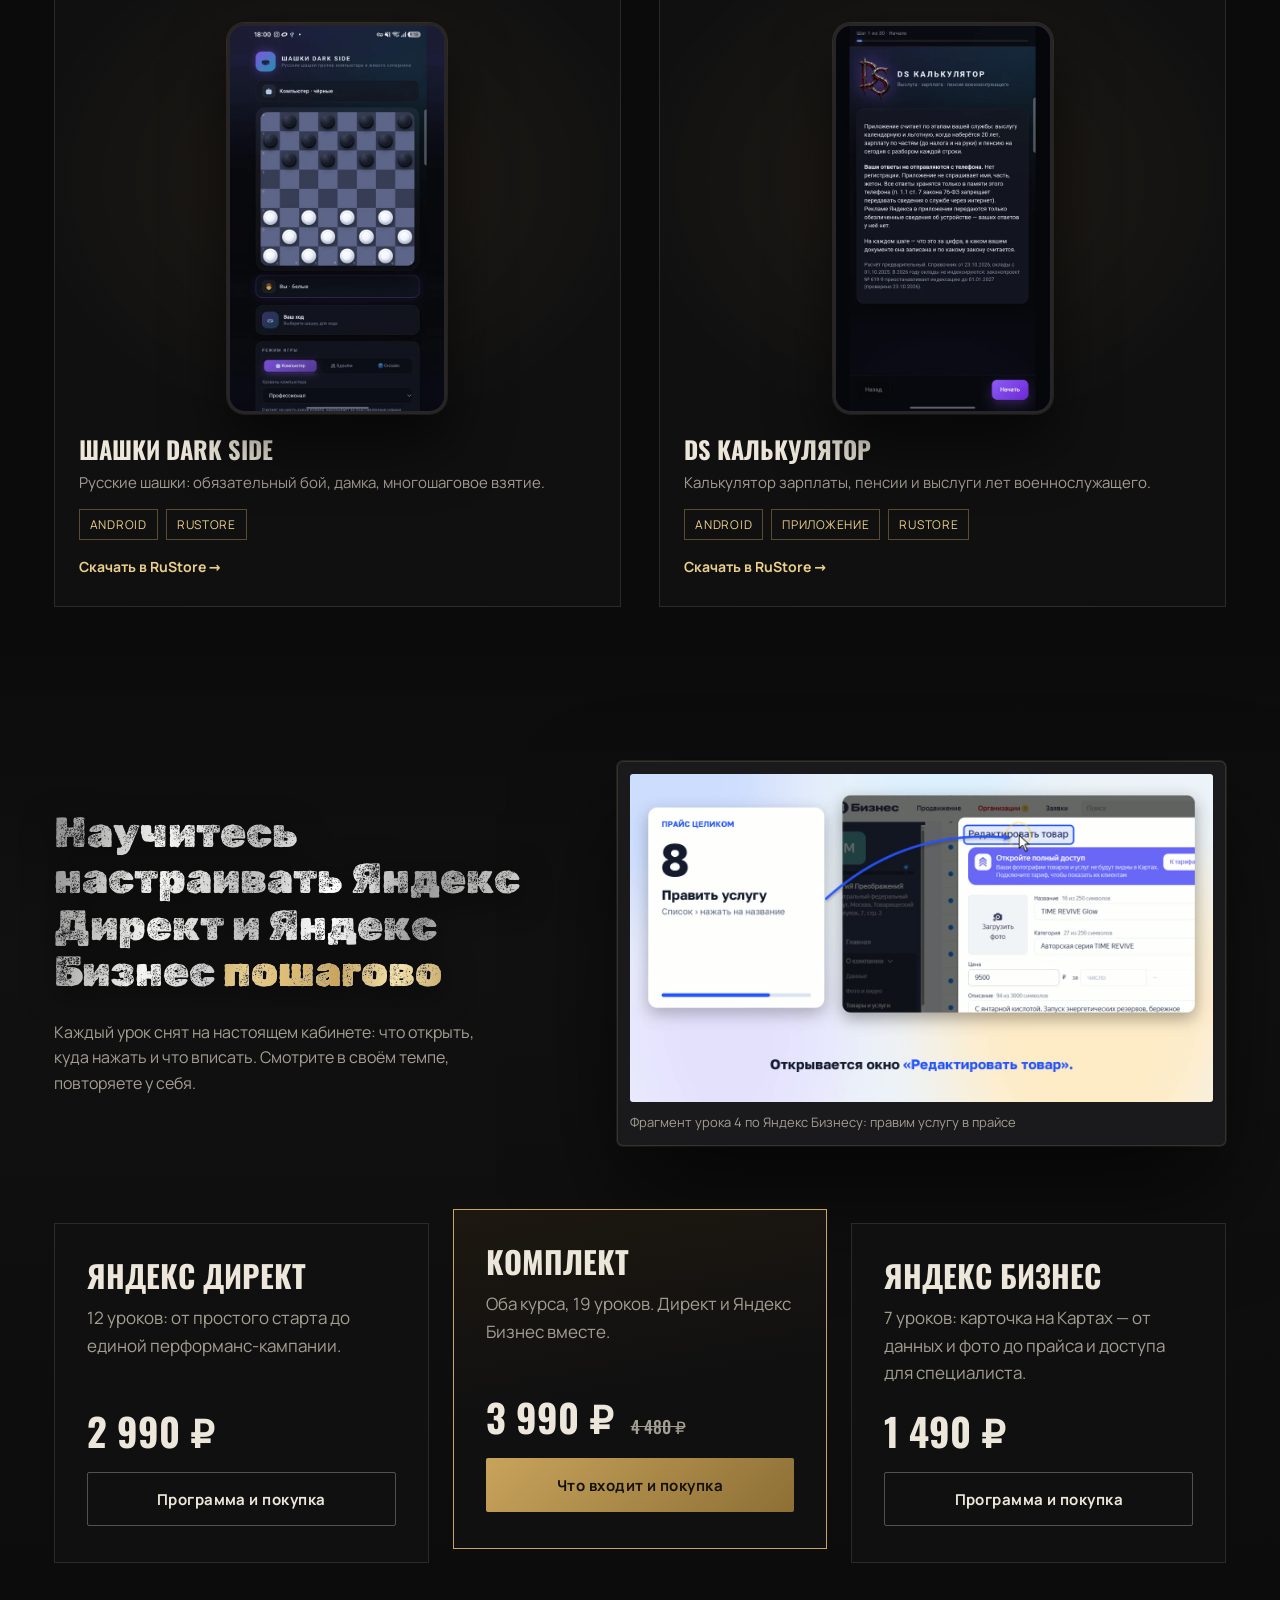
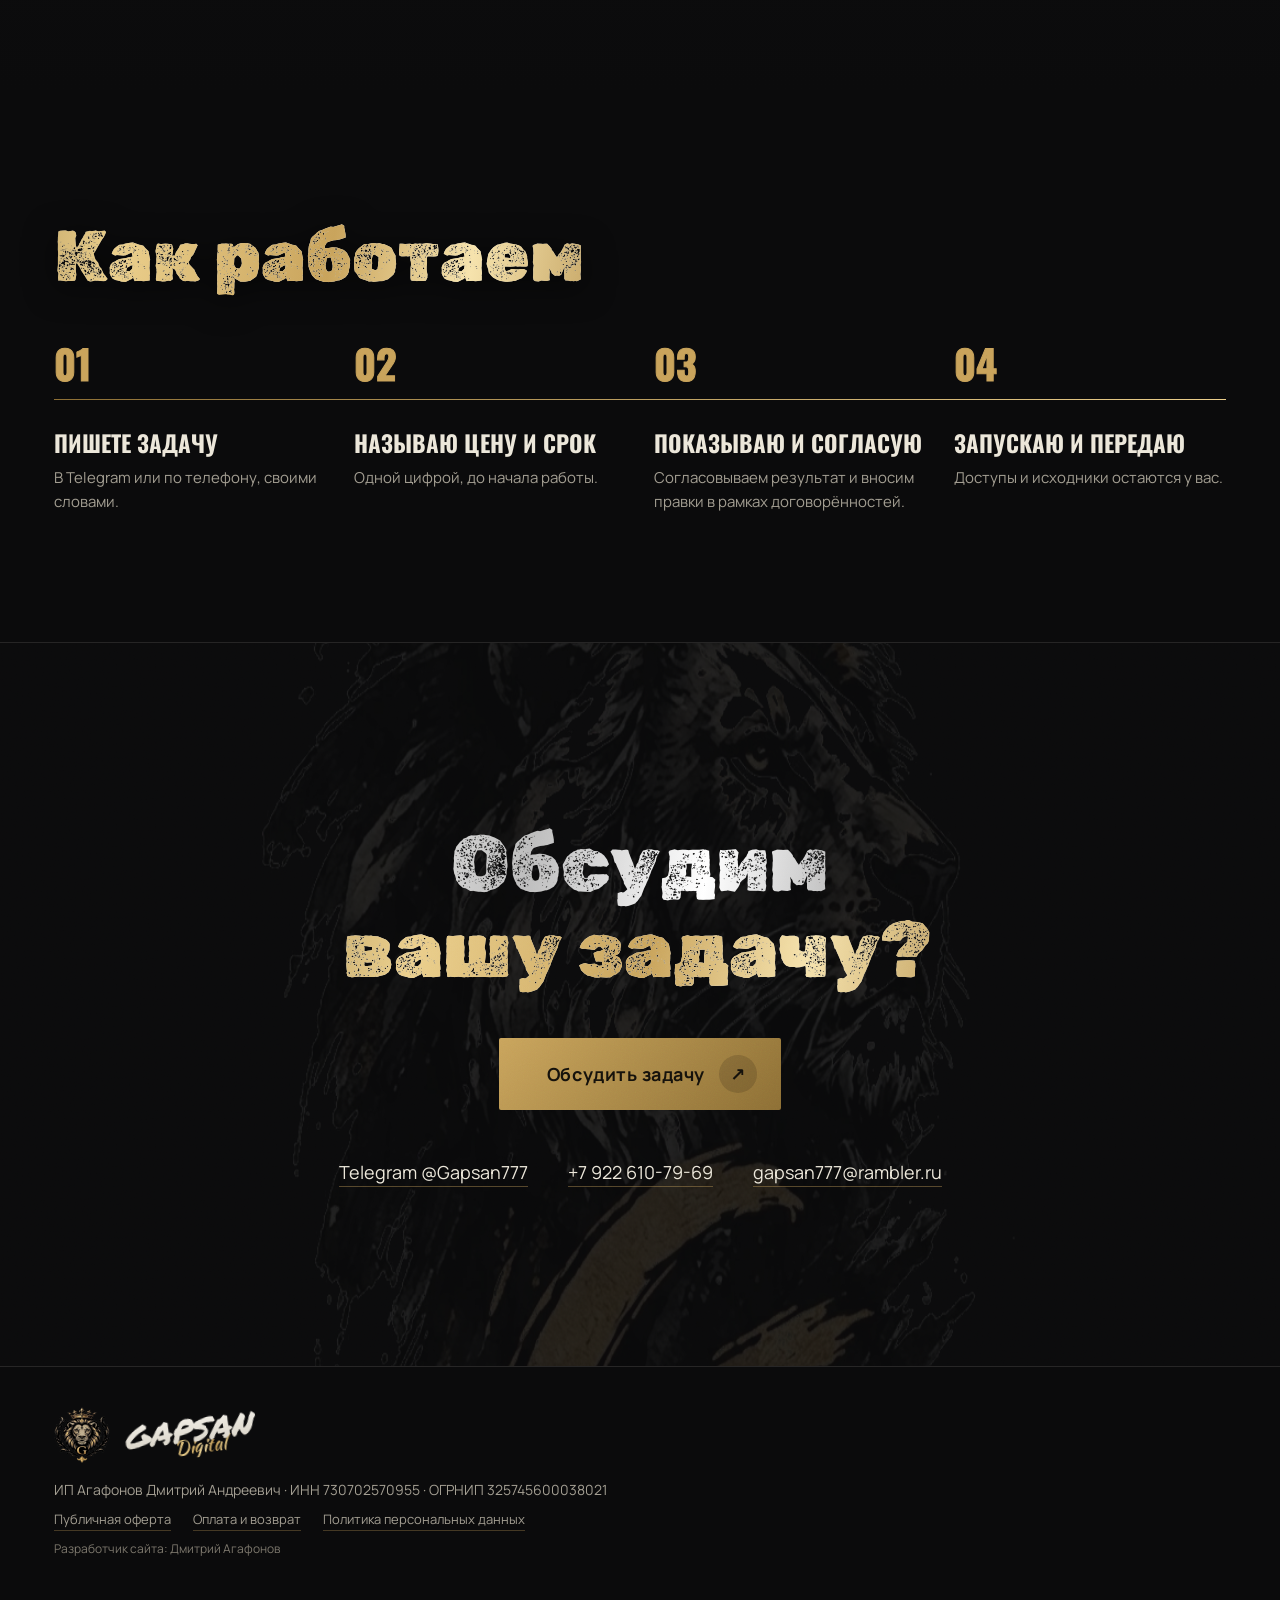
==== commit b946b407: "Проект 00 — Gapsan Digital: SEO-аудит с исправлениями от 10 000 ₽ (было 15 000) Co-Authored-By: Clau" ====
--- a/index.html
+++ b/index.html
@@ -131,7 +131,7 @@
         <li><span>Сайт или лендинг</span><b>от 5 000 ₽</b></li>
         <li><span>Telegram- и MAX-боты</span><b>от 3 500 ₽</b></li>
         <li><span>Приложения и игры для Android</span><b>от 7 000 ₽</b></li>
-        <li><span>SEO-аудит с исправлениями</span><b>от 15 000 ₽</b></li>
+        <li><span>SEO-аудит с исправлениями</span><b>от 10 000 ₽</b></li>
         <li><span>Поддержка сайта</span><b>5 000 ₽ в месяц</b></li>
         <li class="price-note">«От» — цена простого варианта. В поддержку входят домен и хостинг, резервные копии и мелкие правки. Точную цену называю одной цифрой до начала работы.</li>
       </ul>
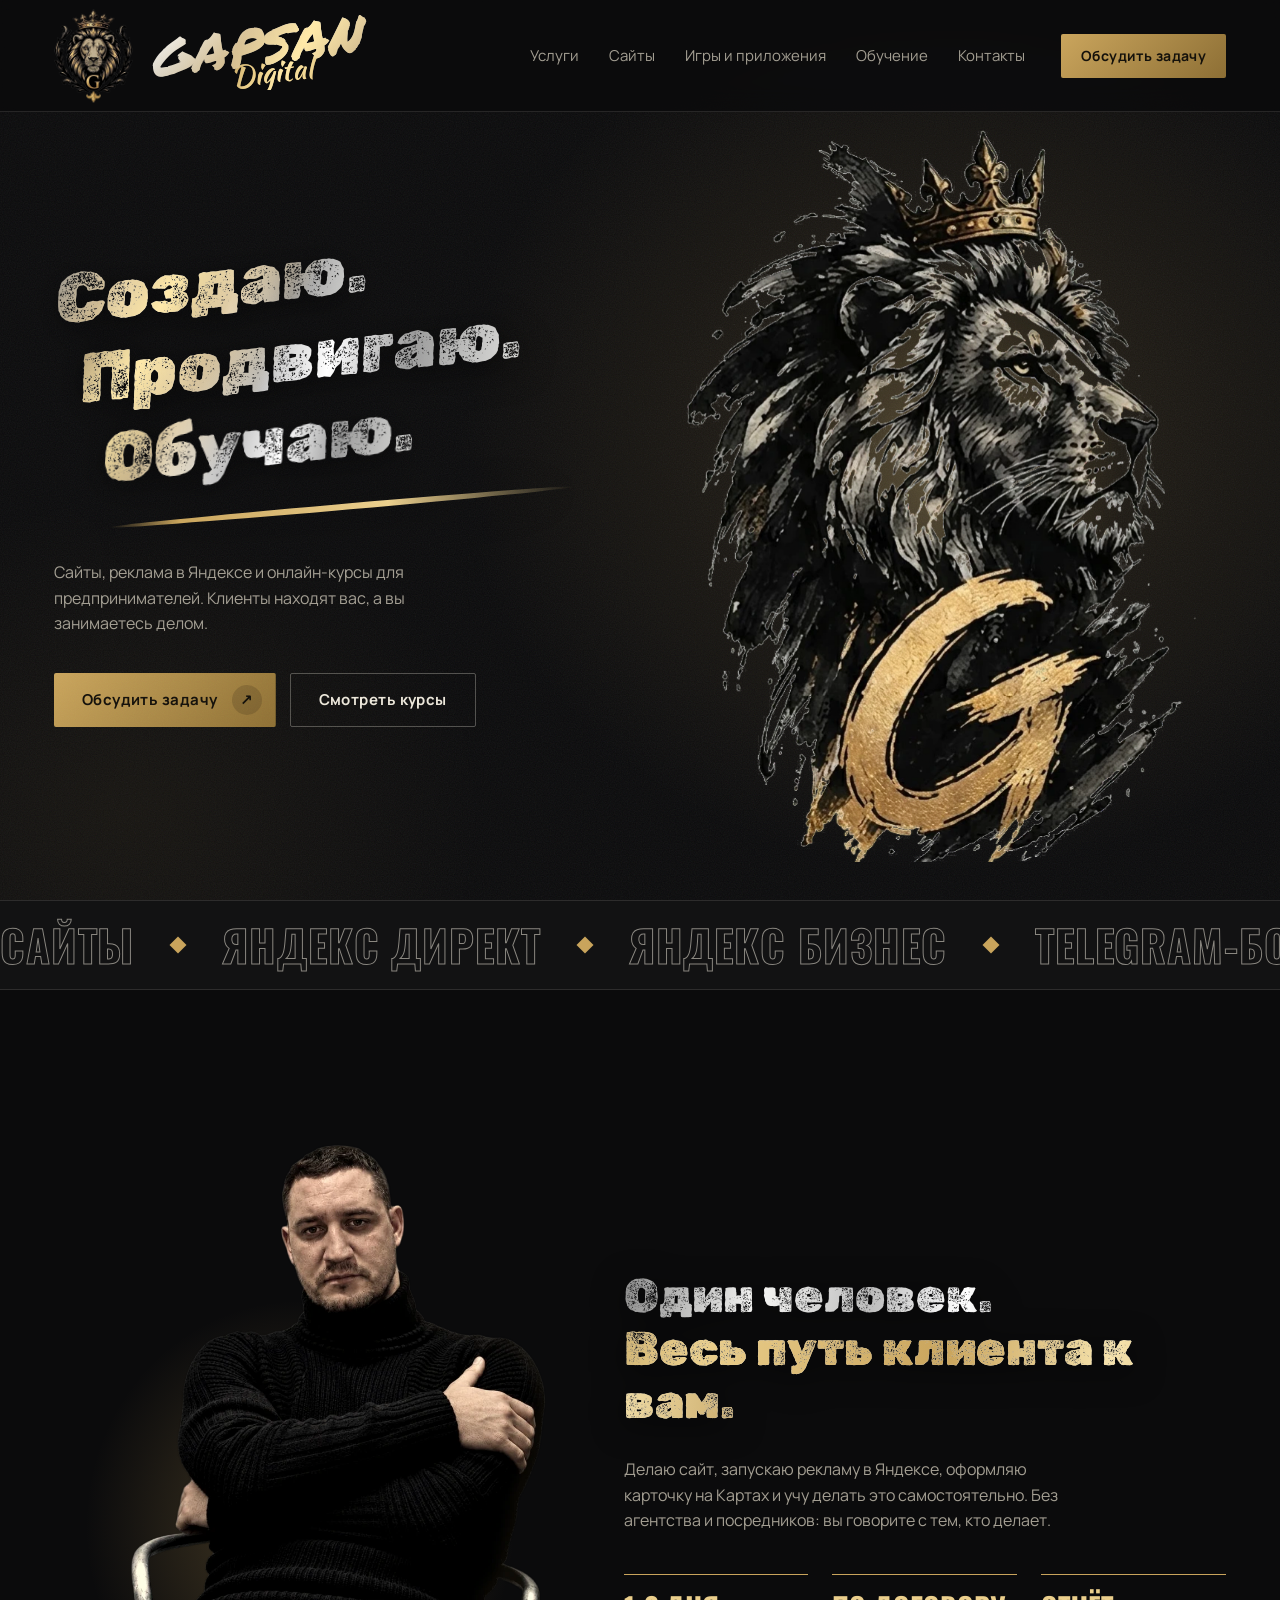
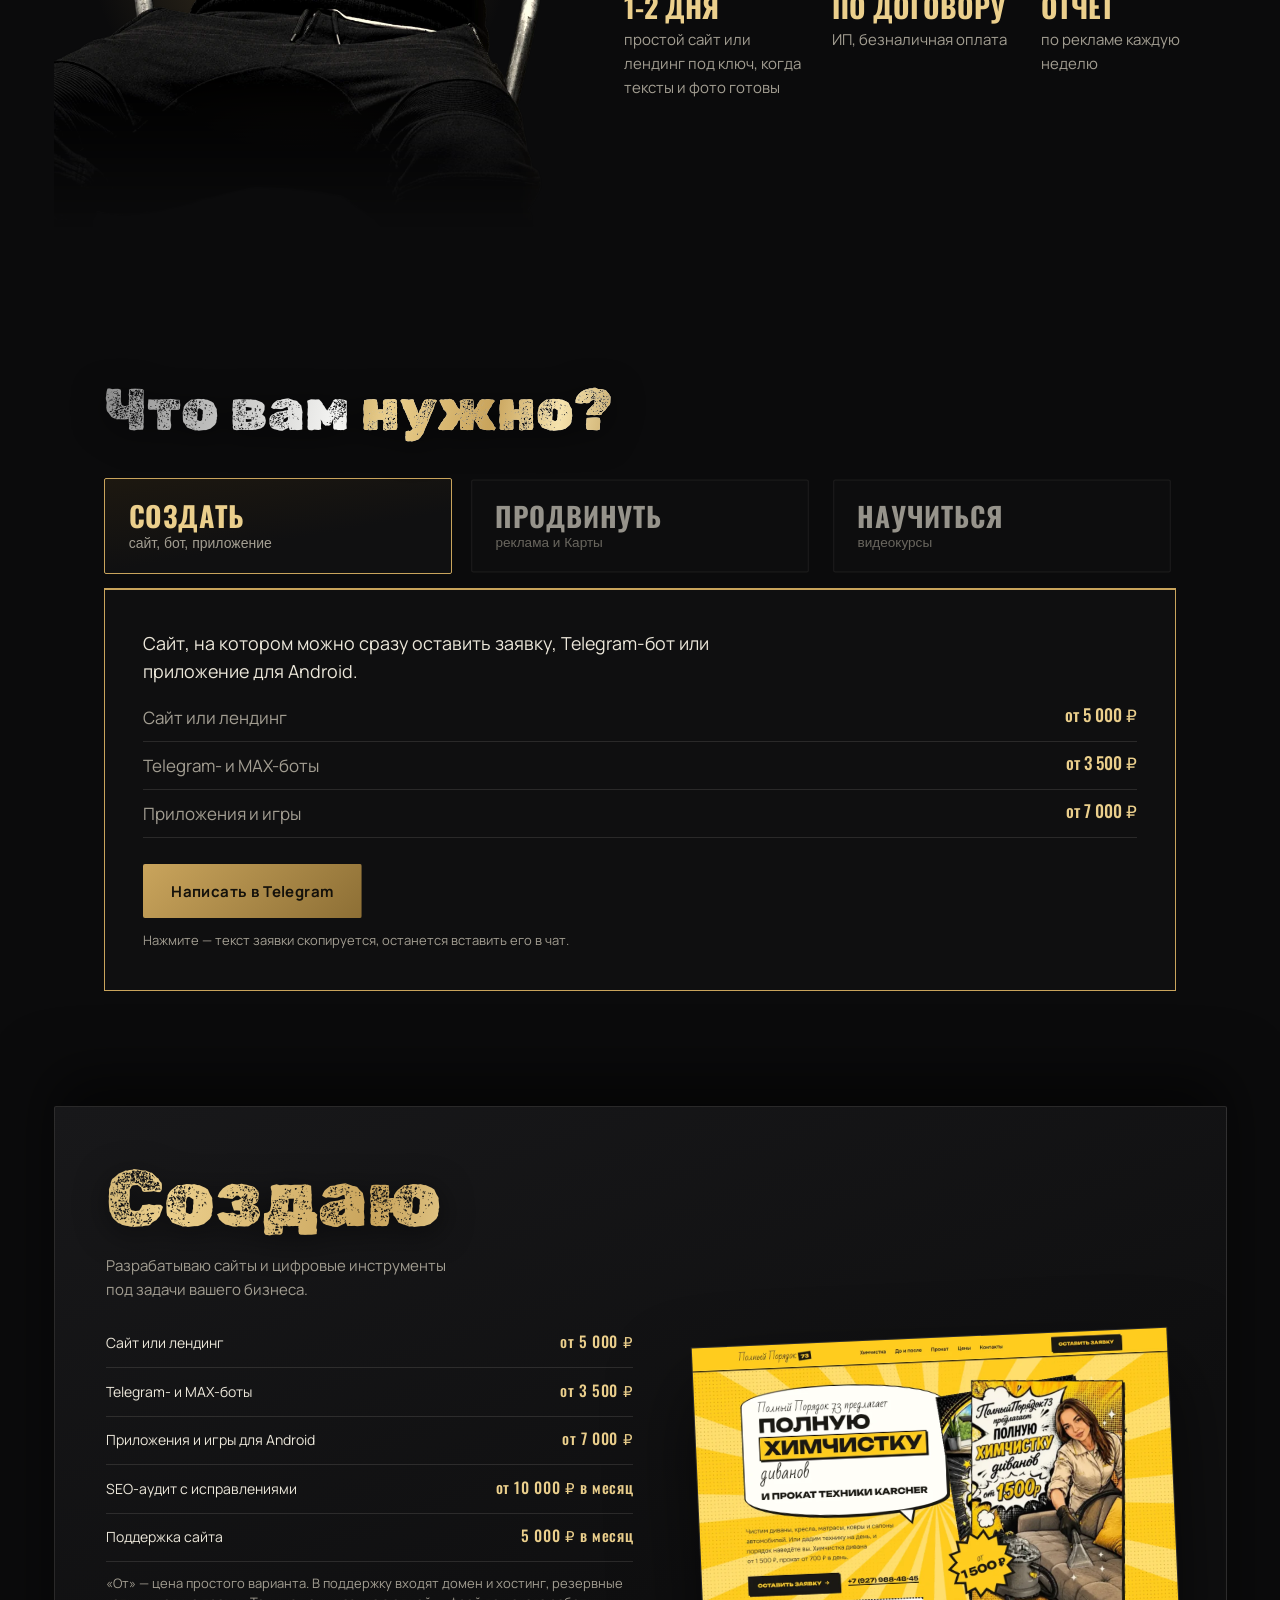
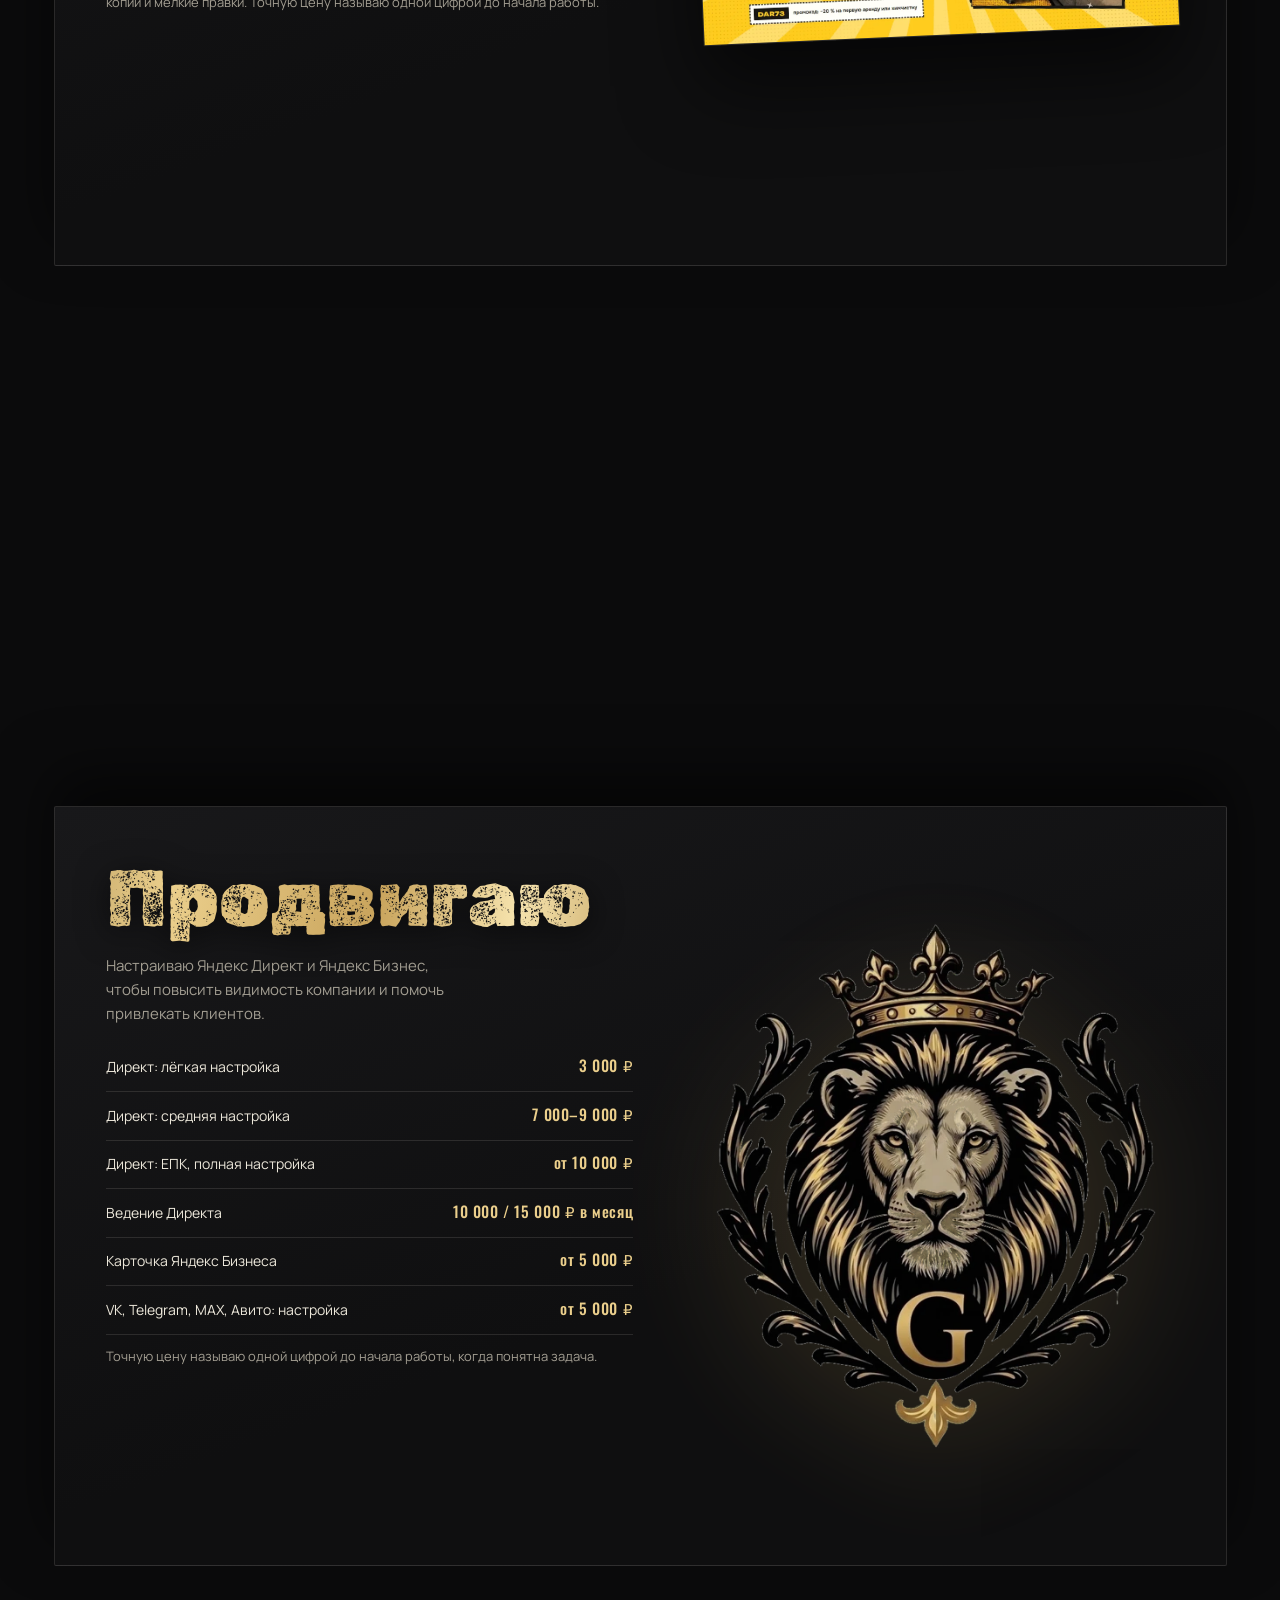
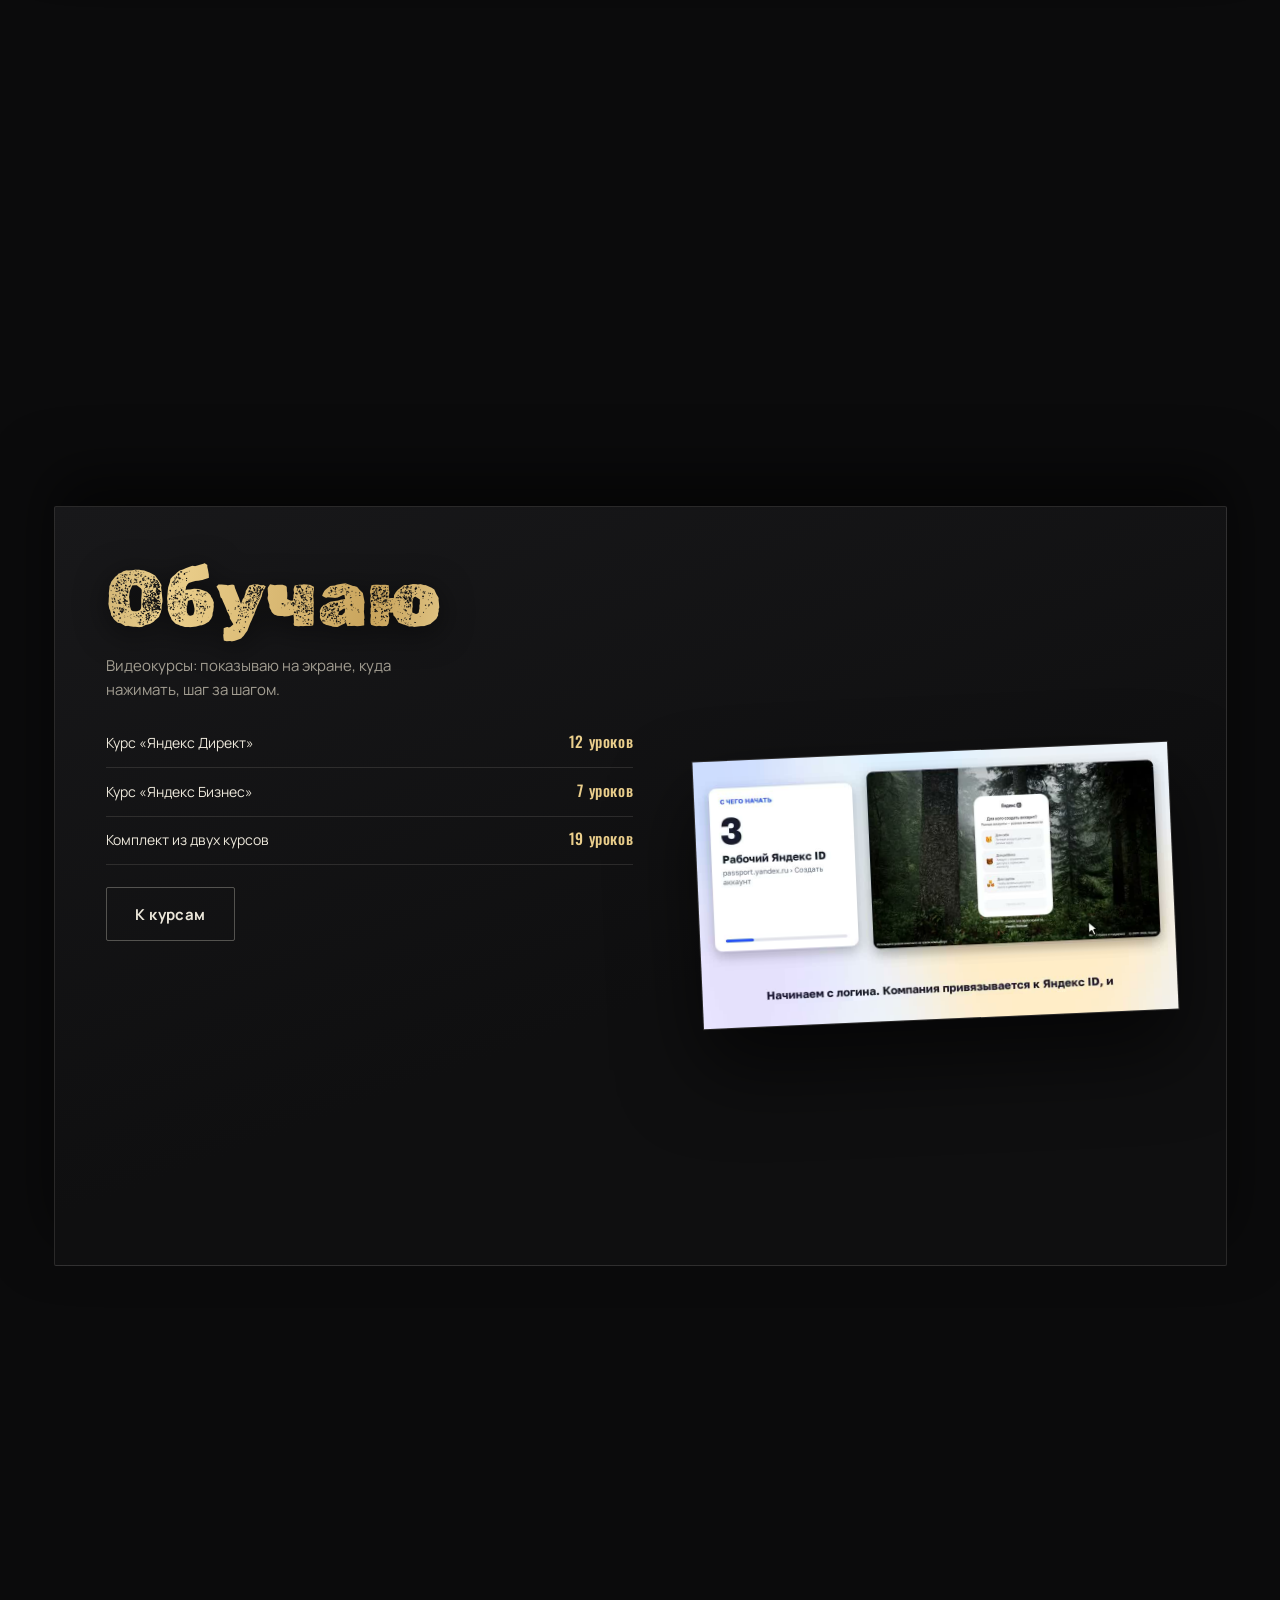
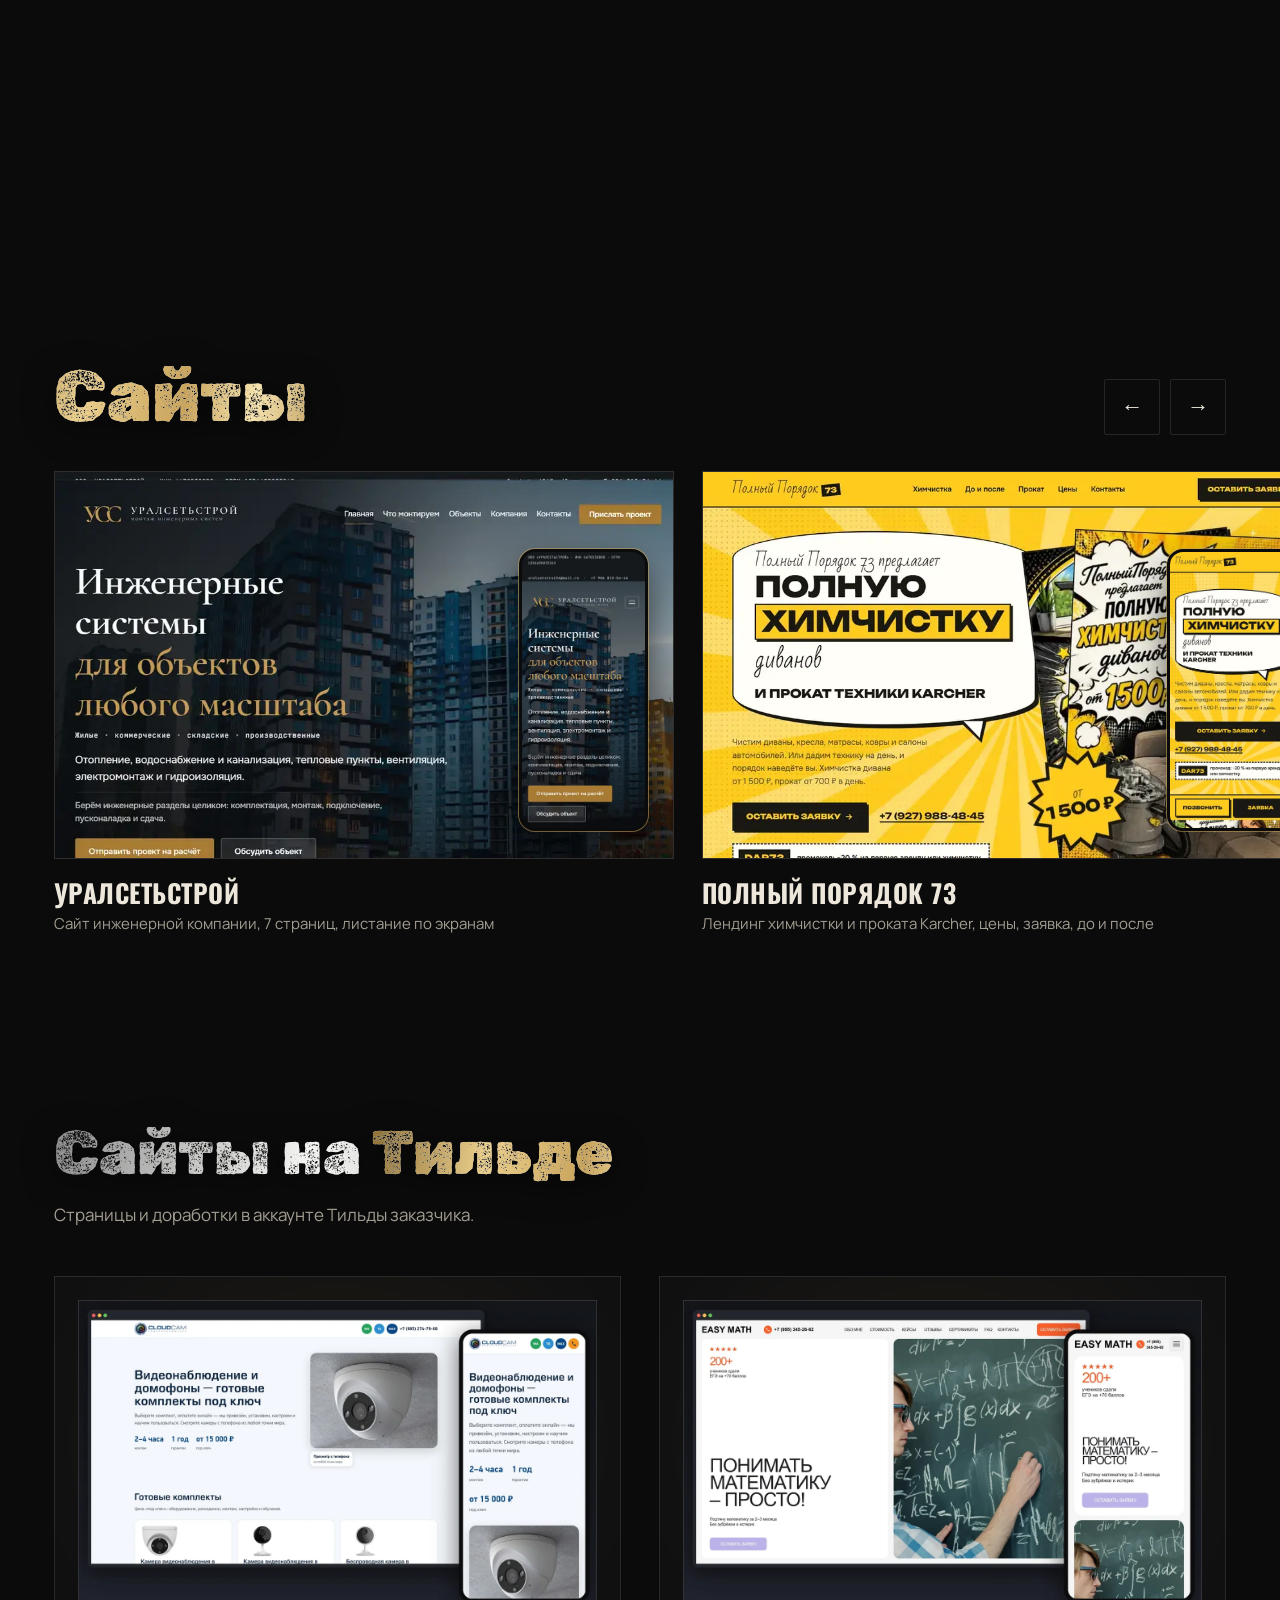
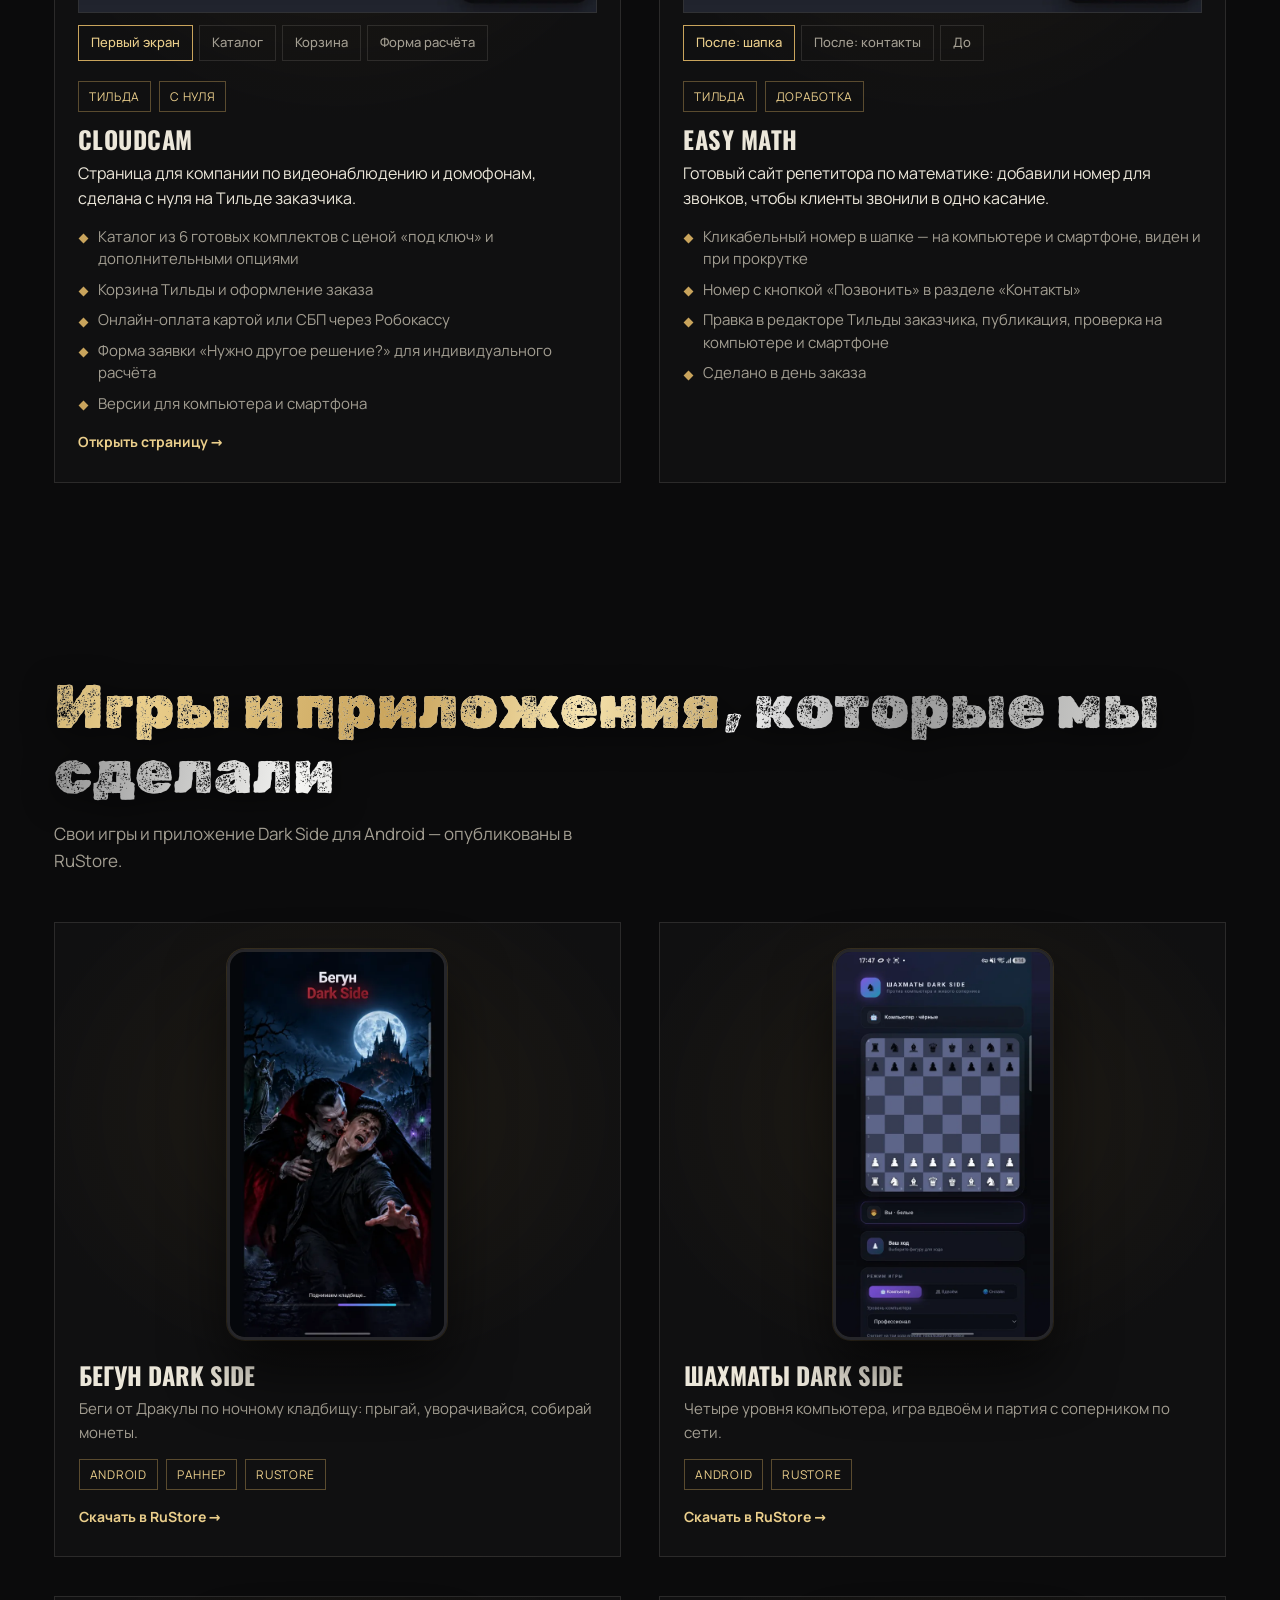
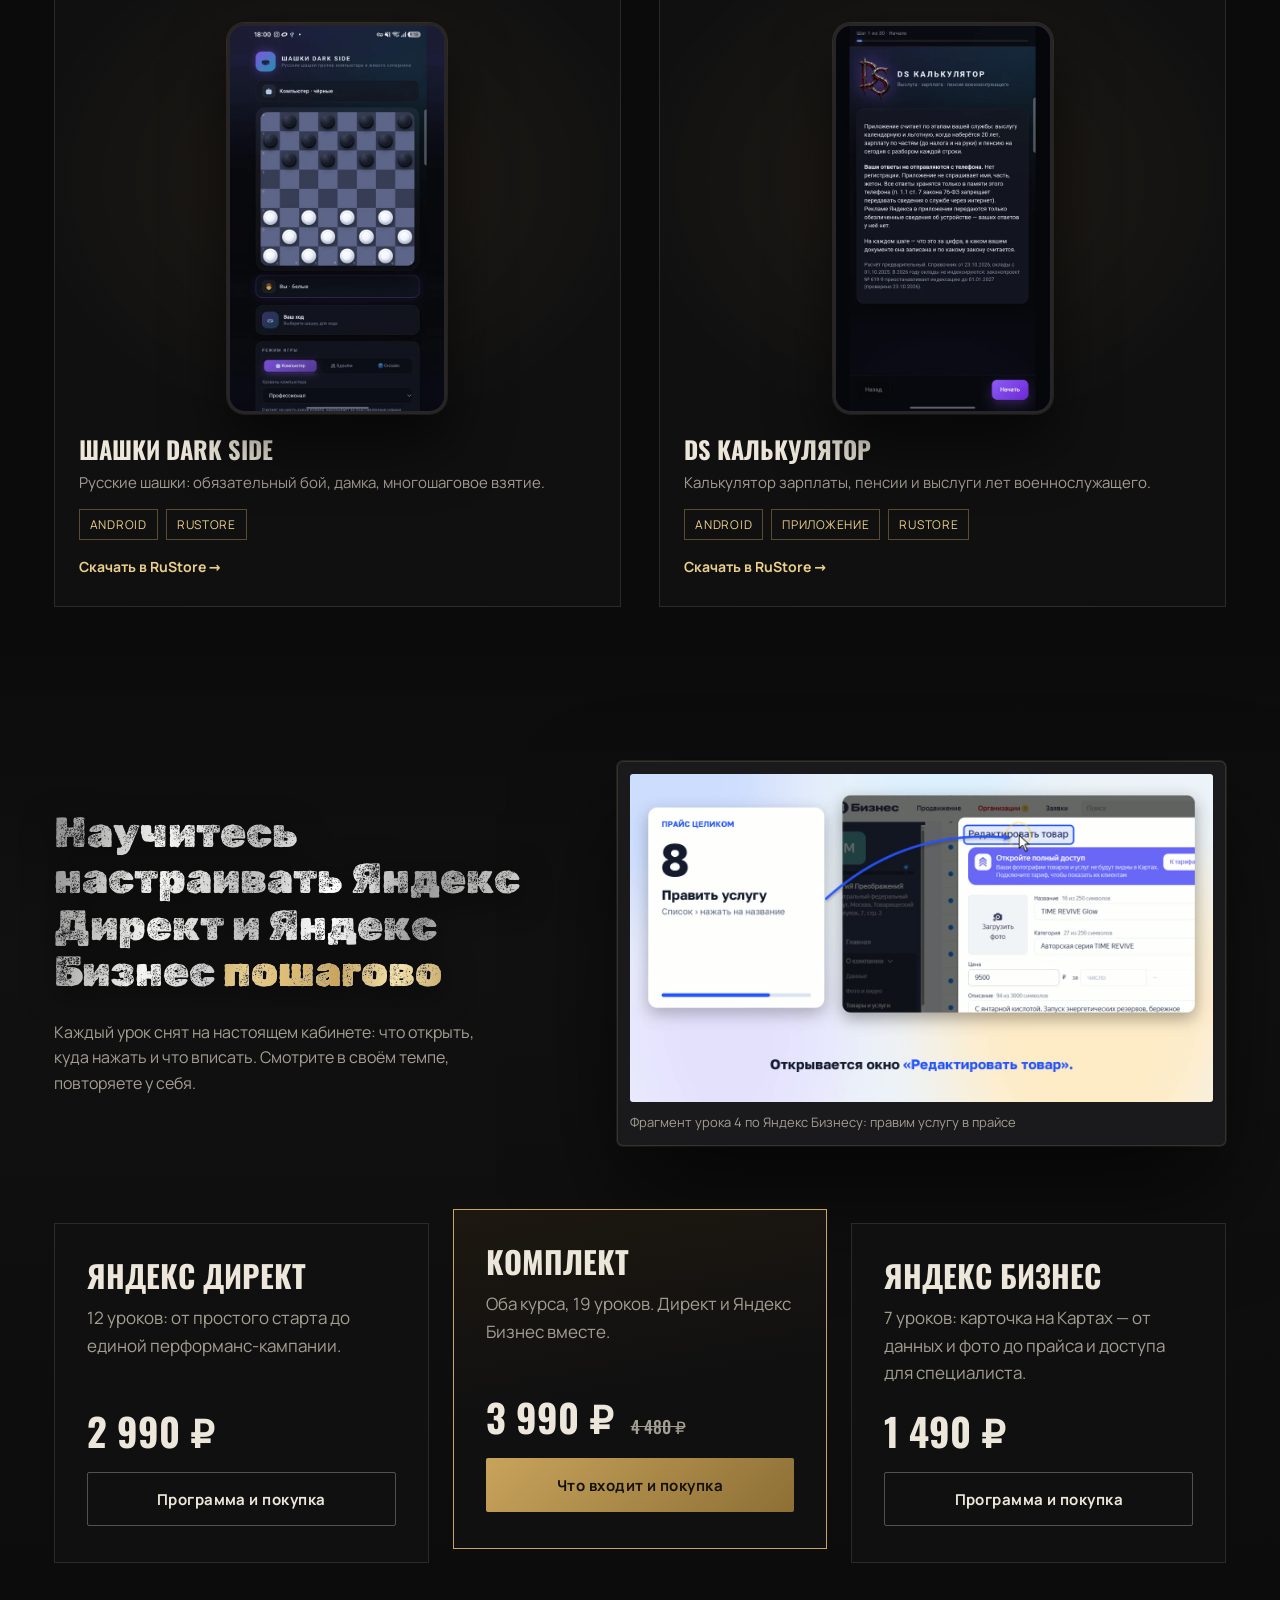
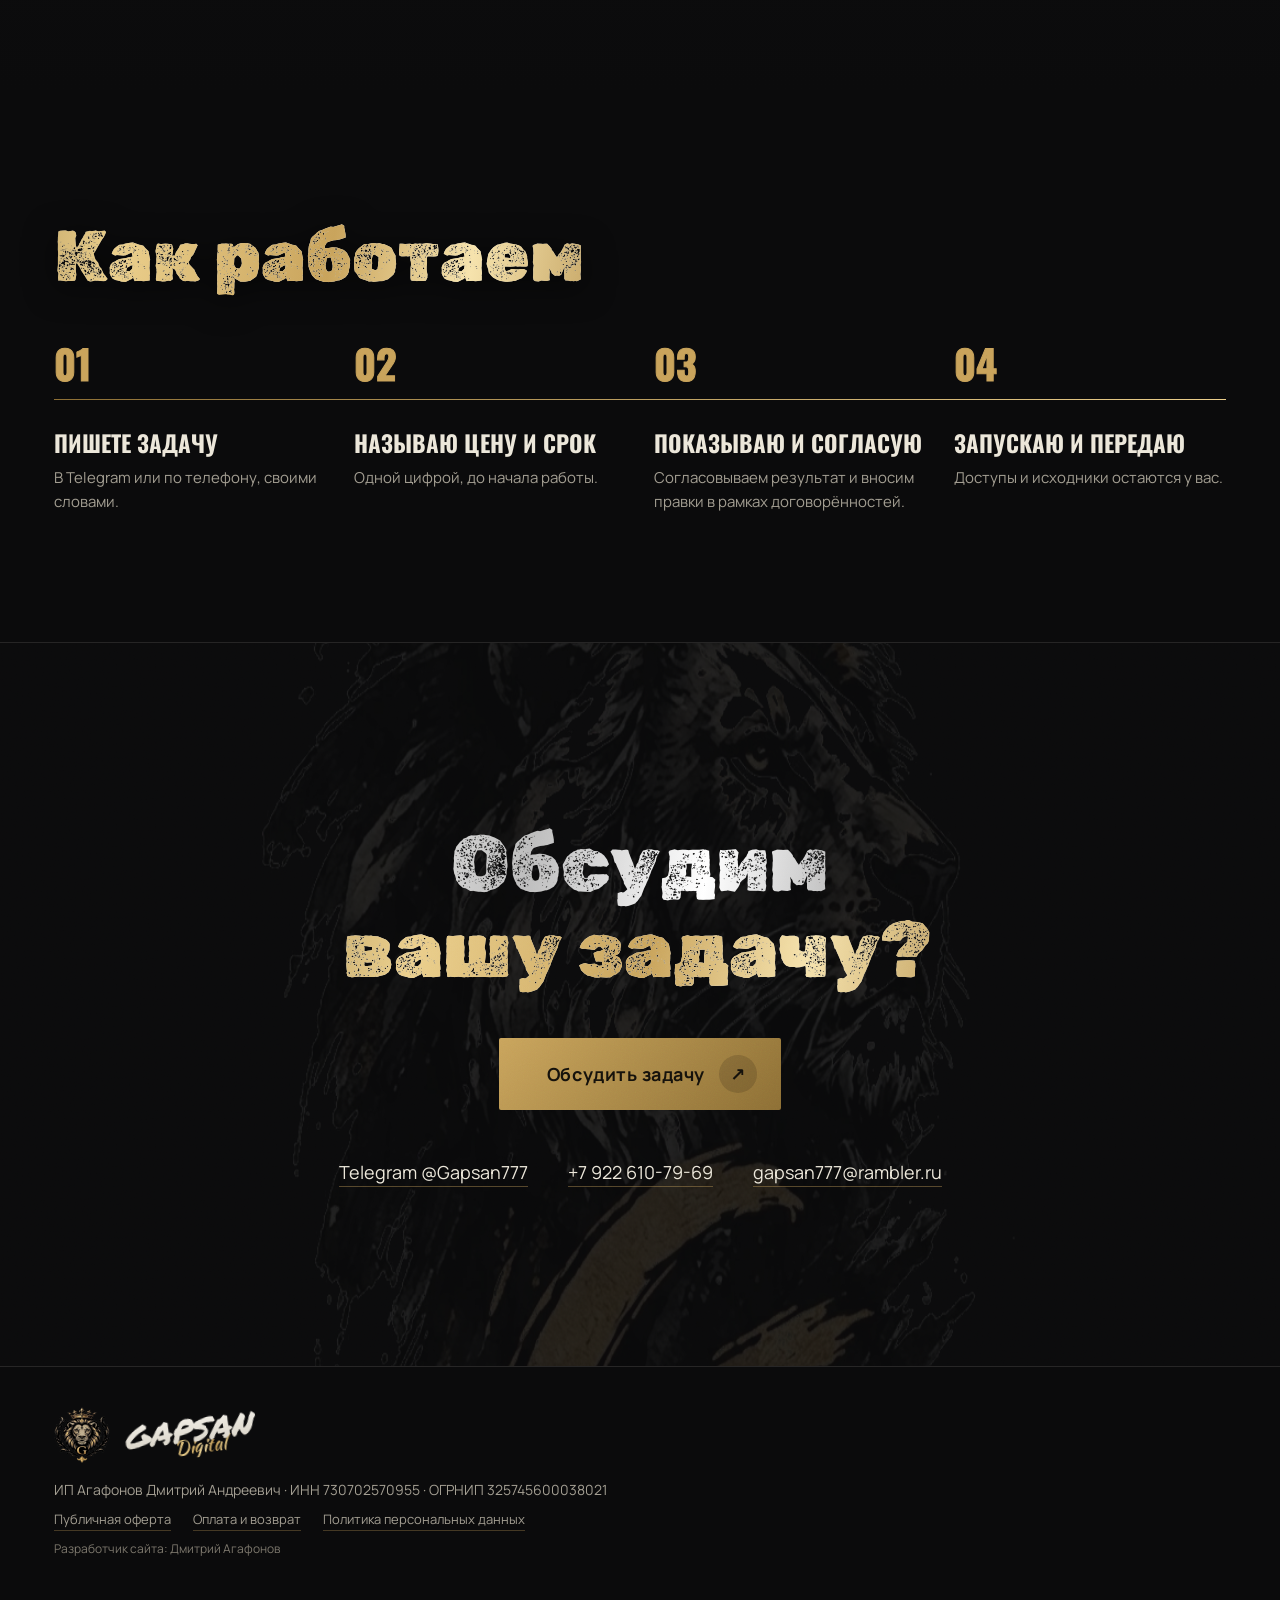
==== commit 15e76865: "Проект 00 — Gapsan Digital: SEO от 10 000 ₽ в месяц Co-Authored-By: Claude Opus 5.5 <noreply@anthrop" ====
--- a/index.html
+++ b/index.html
@@ -131,7 +131,7 @@
         <li><span>Сайт или лендинг</span><b>от 5 000 ₽</b></li>
         <li><span>Telegram- и MAX-боты</span><b>от 3 500 ₽</b></li>
         <li><span>Приложения и игры для Android</span><b>от 7 000 ₽</b></li>
-        <li><span>SEO-аудит с исправлениями</span><b>от 10 000 ₽</b></li>
+        <li><span>SEO-аудит с исправлениями</span><b>от 10 000 ₽ в месяц</b></li>
         <li><span>Поддержка сайта</span><b>5 000 ₽ в месяц</b></li>
         <li class="price-note">«От» — цена простого варианта. В поддержку входят домен и хостинг, резервные копии и мелкие правки. Точную цену называю одной цифрой до начала работы.</li>
       </ul>
